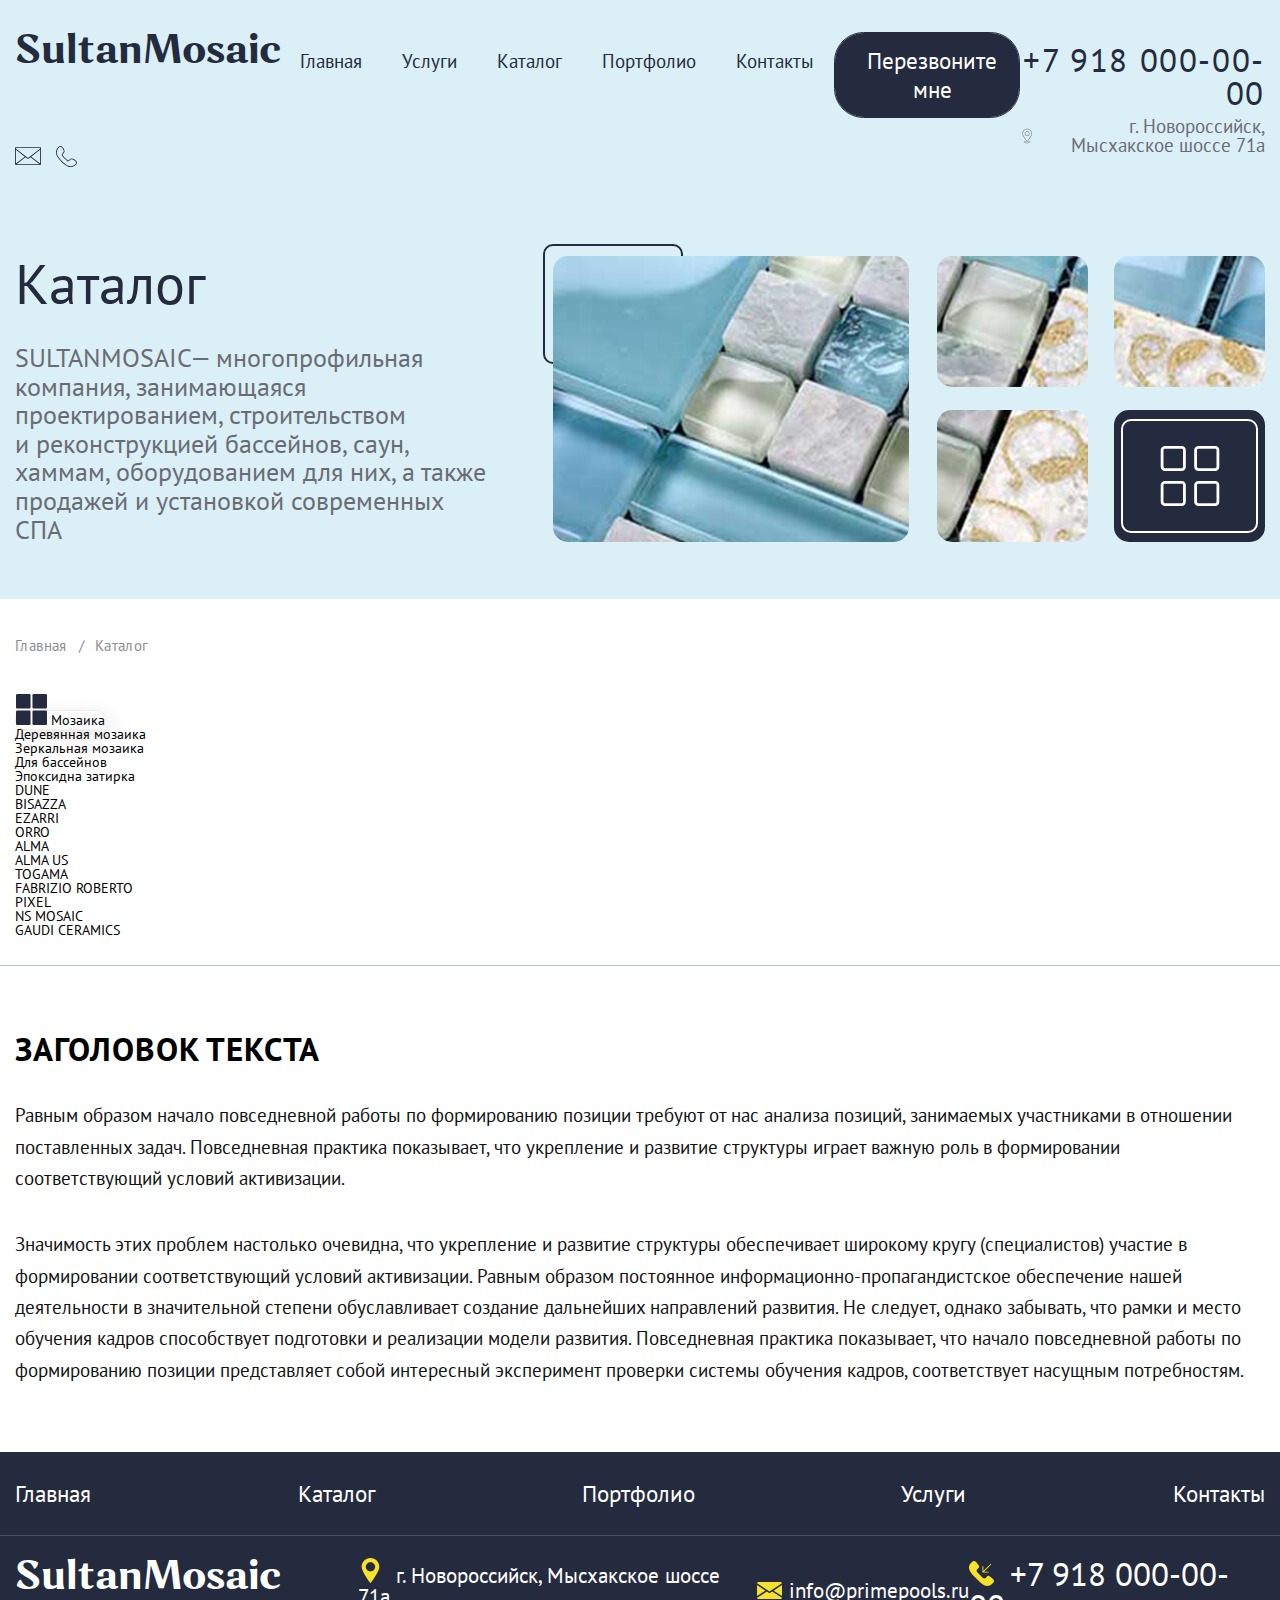
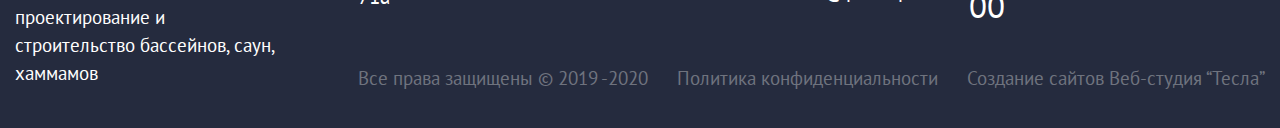
==== catalog.html @ 325cf572 "Add files via upload" ====
<!DOCTYPE html>
<html lang="en">

<head>
    <meta charset="utf-8">
    <meta name="viewport" content="width=device-width, initial-scale=1.0">
    <title>Каталог</title>
    <link rel="stylesheet" href="css/style.css">
    <link rel="stylesheet" href="css/all.min.css">
    <script src="https://ajax.googleapis.com/ajax/libs/jquery/3.3.1/jquery.min.js"></script>
</head>
<body>
<div class="wrapper">
    <main class="page">
        <div class="first-screen">
<header class="header container">
    <div class="header__top">
        <div class="header__logo logo">
            <a href="index.html">SultanMosaic</a>
        </div>
        <nav class="header__nav">
            <ul>
                <li><a href="index.html">Главная</a></li>
                <li><a href="service.html">Услуги</a></li>
                <li><a href="catalog.html">Каталог</a></li>
                <li><a href="portfolio.html">Портфолио</a></li>
                <li><a href="contacts.html">Контакты</a></li>
            </ul>
        </nav>
        <button class="header__callback-btn slide-in">
            <svg version="1.1" xmlns="http://www.w3.org/2000/svg" xmlns:xlink="http://www.w3.org/1999/xlink" x="0px" y="0px" viewBox="0 0 53.942 53.942" style="enable-background:new 0 0 53.942 53.942;" xml:space="preserve">
                <path d="M53.364,40.908c-2.008-3.796-8.981-7.912-9.288-8.092c-0.896-0.51-1.831-0.78-2.706-0.78c-1.301,0-2.366,0.596-3.011,1.68
                    c-1.02,1.22-2.285,2.646-2.592,2.867c-2.376,1.612-4.236,1.429-6.294-0.629L17.987,24.467c-2.045-2.045-2.233-3.928-0.632-6.291
                    c0.224-0.309,1.65-1.575,2.87-2.596c0.778-0.463,1.312-1.151,1.546-1.995c0.311-1.123,0.082-2.444-0.652-3.731
                    c-0.173-0.296-4.291-7.27-8.085-9.277c-0.708-0.375-1.506-0.573-2.306-0.573c-1.318,0-2.558,0.514-3.49,1.445L4.7,3.986
                    c-4.014,4.013-5.467,8.562-4.321,13.52c0.956,4.132,3.742,8.529,8.282,13.068l14.705,14.705c5.746,5.746,11.224,8.66,16.282,8.66
                    c0,0,0,0,0,0c3.721,0,7.188-1.581,10.306-4.698l2.537-2.537C54.033,45.163,54.383,42.833,53.364,40.908z"/>
                <path d="M29.56,24.926c0.122,0.051,0.252,0.077,0.382,0.077h12c0.552,0,1-0.447,1-1s-0.448-1-1-1h-9.586L47.649,7.71
                    c0.391-0.391,0.391-1.023,0-1.414s-1.023-0.391-1.414,0L30.942,21.589v-9.586c0-0.553-0.448-1-1-1s-1,0.447-1,1v12
                    c0,0.13,0.027,0.26,0.077,0.382C29.121,24.63,29.316,24.825,29.56,24.926z"/>
            </svg>
            Перезвоните мне
        </button>
        <div class="header__info">
            <a href="tel:+79180000000" class="header__phone">+7 918 000-00-00</a>
            <p class="header__address">
                <svg version="1.1" xmlns="http://www.w3.org/2000/svg"
                     xmlns:xlink="http://www.w3.org/1999/xlink" x="0px" y="0px" viewBox="0 0 512 512"
                     style="enable-background:new 0 0 512 512;" xml:space="preserve">
                    <path d="M308.25,446.677c-4.608-0.563-8.926,2.765-9.489,7.45c-0.563,4.685,2.773,8.934,7.458,9.498
                        c34.944,4.207,48.461,11.196,51.669,14.276c-6.221,6.545-42.871,17.033-101.888,17.033s-95.667-10.487-101.888-17.033
                        c3.191-3.063,16.623-10.018,51.319-14.234c4.685-0.563,8.021-4.821,7.45-9.498c-0.572-4.676-4.872-7.987-9.498-7.441
                        c-44.356,5.385-66.85,15.863-66.85,31.138C136.533,511.044,243.772,512,256,512c12.228,0,119.467-0.956,119.467-34.133
                        C375.467,462.549,352.853,452.053,308.25,446.677z"/>
                    <path d="M256,85.333c-47.053,0-85.333,38.281-85.333,85.333S208.947,256,256,256s85.333-38.281,85.333-85.333
                        S303.053,85.333,256,85.333z M256,238.933c-37.64,0-68.267-30.626-68.267-68.267c0-37.641,30.626-68.267,68.267-68.267
                        s68.267,30.626,68.267,68.267C324.267,208.307,293.641,238.933,256,238.933z"/>
                    <path d="M256,0C161.894,0,85.333,76.561,85.333,170.667c0,53.171,34.176,104.934,35.576,107.034l127.94,196.292
                        c1.579,2.415,4.267,3.874,7.151,3.874c2.884,0,5.572-1.459,7.151-3.874L390.724,278.4c1.468-2.202,35.942-54.562,35.942-107.733
                        C426.667,76.561,350.106,0,256,0z M376.474,269.005L256,453.709L135.151,268.297c-0.324-0.486-32.751-49.579-32.751-97.63
                        c0-84.693,68.907-153.6,153.6-153.6s153.6,68.907,153.6,153.6C409.6,218.598,376.849,268.442,376.474,269.005z"/>
                </svg>
                г. Новороссийск, Мысхакское шоссе 71а
            </p>
        </div>
    </div>
    <div class="header__bottom">
        <a href="">
            <svg version="1.1" width="26px" xmlns="http://www.w3.org/2000/svg" xmlns:xlink="http://www.w3.org/1999/xlink" x="0px" y="0px" viewBox="0 0 480 480" style="enable-background:new 0 0 480 480;" xml:space="preserve">
                <path d="M456,72H24C10.745,72,0,82.745,0,96v288c-0.015,5.043,1.579,9.959,4.552,14.032C9.058,404.285,16.293,407.993,24,408h432
                    c7.696-0.005,14.922-3.7,19.432-9.936c2.98-4.083,4.581-9.009,4.568-14.064V96C480,82.745,469.255,72,456,72z M16,379.416V124.608
                    L180.92,252L16,379.416z M25.88,392L194,262.112l31.336,24.192c8.639,6.668,20.689,6.668,29.328,0L286,262.112L454.12,392H25.88z
                     M464,379.416L299.08,252L464,124.608V379.416z M464,104.392L244.888,273.64c-2.88,2.223-6.896,2.223-9.776,0L16,104.392V96
                    c0-4.418,3.582-8,8-8h432c4.418,0,8,3.582,8,8V104.392z"/>
            </svg>
        </a>
        <a href="">
            <svg version="1.1" width="21px" xmlns="http://www.w3.org/2000/svg" xmlns:xlink="http://www.w3.org/1999/xlink" x="0px" y="0px" viewBox="0 0 512 512" style="enable-background:new 0 0 512 512;" xml:space="preserve">
                <path d="M511.576,402.975c-3.495-36.288-45.168-65.404-49.7-68.45c-4.483-3.209-44.825-31.284-80.563-31.284
                    c-15.102,0-27.727,4.708-37.921,14.381l-0.974,1.05c-11.765,13.773-35.557,34.151-49.256,34.151c-0.917,0-1.7-0.105-2.411-0.337
                    c-7.754-5.701-46.081-34.235-71.453-59.617c-20.388-20.388-53.266-63.131-59.879-71.792c-3.447-11.116,16.969-37.357,34.11-52.178
                    l0.96-0.945C232.82,127.465,179.63,53.19,177.562,50.354C176.187,48.301,143.409,0,103.931,0C90.352,0,78.091,5.29,68.14,15.126
                    c-4.608,3.782-112.091,94.081-47.169,226.941c3.242,6.666,7.291,13.379,12.734,21.143c15.933,22.756,57.205,79.89,96.286,118.966
                    c37.104,37.109,95.193,79.356,118.446,95.79c7.979,5.646,14.902,9.826,21.797,13.188C298.686,504.991,327.392,512,355.553,512
                    c82.941,0,133.968-59.435,140.959-68.097C507.818,432.205,513.027,418.063,511.576,402.975z M482.202,430.572l-0.678,0.561
                    c-4.975,6.255-50.779,60.901-125.971,60.901h-0.019c-25.162,0-50.984-6.145-76.743-18.674c-5.916-2.874-11.97-6.45-19.061-11.464
                    c-22.842-16.148-79.871-57.549-115.911-93.598c-37.987-37.988-78.458-94-94.095-116.335c-4.846-6.904-8.394-12.763-11.178-18.483
                    C-18.683,116.357,70.217,38.718,81.199,29.653c6.914-6.799,14.348-10.099,22.732-10.099c24.189,0,49.619,30.09,57.592,41.989
                    c12.896,17.743,41.406,69.045,18.827,92.908c-2.13,1.843-52.049,45.436-38.441,75.507l1.127,1.891
                    c4.035,5.3,40.065,52.484,62.434,74.848c27.769,27.77,69.992,58.843,74.719,62.3l1.676,0.983
                    c3.452,1.595,7.257,2.397,11.307,2.397c28.758,0,62.687-39.334,64.052-40.938c6.054-5.739,14.157-8.642,24.089-8.642
                    c30.157,0,67.615,26.509,69.41,27.789c0.387,0.258,38.704,26.423,41.382,54.26C493.026,414.424,489.789,422.837,482.202,430.572z"
                />
            </svg>
        </a>
    </div>
</header>            <div class="first-screen__row container">
                <div class="first-screen__left">
                    <h1 class="first-screen__title">Каталог</h1>
                    <p class="first-screen__content">SULTANMOSAIC&mdash; многопрофильная компания, занимающаяся
                        проектированием, строительством и&nbsp;реконструкцией бассейнов, саун, хаммам, оборудованием для
                        них, а&nbsp;также продажей и&nbsp;установкой современных СПА</p>
                </div>
                <div class="first-screen__right">
                    <div class="first-screen__column">
                        <div class="first-screen__block first-screen__block_big">
                            <img src="img/Каталог/photo_4.jpg" alt="" class="first-screen__bg">
                        </div>
                    </div>
                    <div class="first-screen__column">
                        <div class="first-screen__subrow">
                            <div class="first-screen__block">
                                <img src="img/Каталог/photo_4.jpg" alt="" class="first-screen__bg">
                            </div>
                            <div class="first-screen__block">
                                <img src="img/Каталог/photo_4.jpg" alt="" class="first-screen__bg">
                            </div>
                        </div>
                        <div class="first-screen__subrow">
                            <div class="first-screen__block">
                                <img src="img/Каталог/photo_4.jpg" alt="" class="first-screen__bg">
                            </div>
                            <div class="first-screen__block first-screen__block_last">
                                <div class="first-screen__icon">
                                    <svg version="1.1" xmlns="http://www.w3.org/2000/svg" xmlns:xlink="http://www.w3.org/1999/xlink" x="0px" y="0px" viewBox="0 0 512 512" style="enable-background:new 0 0 512 512;" xml:space="preserve">
                                        <path d="M185.86,0H42.837C23.18,0,5.953,15.183,5.953,34.846v143.023c0,19.663,17.227,36.456,36.884,36.456H185.86
                                            c19.657,0,34.419-16.794,34.419-36.456V34.846C220.279,15.183,205.517,0,185.86,0z M196.465,177.869
                                            c0,6.523-4.076,12.643-10.605,12.643H42.837c-6.529,0-13.07-6.119-13.07-12.643V34.846c0-6.524,6.541-11.032,13.07-11.032H185.86
                                            c6.529,0,10.605,4.509,10.605,11.032V177.869z"/>
                                        <path d="M185.86,297.674H42.837c-19.657,0-36.884,15.183-36.884,34.846v143.023C5.953,495.206,23.18,512,42.837,512H185.86
                                            c19.657,0,34.419-16.794,34.419-36.456V332.521C220.279,312.858,205.517,297.674,185.86,297.674z M196.465,475.544
                                            c0,6.523-4.076,12.643-10.605,12.643H42.837c-6.529,0-13.07-6.119-13.07-12.643V332.521c0-6.524,6.541-11.032,13.07-11.032H185.86
                                            c6.529,0,10.605,4.509,10.605,11.032V475.544z"/>
                                        <path d="M471.628,0H328.605c-19.657,0-36.884,15.183-36.884,34.846v143.023c0,19.663,17.227,36.456,36.884,36.456h143.023
                                            c19.657,0,34.419-16.794,34.419-36.456V34.846C506.047,15.183,491.285,0,471.628,0z M482.233,177.869
                                            c0,6.523-4.075,12.643-10.605,12.643H328.605c-6.529,0-13.07-6.119-13.07-12.643V34.846c0-6.524,6.541-11.032,13.07-11.032
                                            h143.023c6.529,0,10.605,4.509,10.605,11.032V177.869z"/>
                                        <path d="M471.628,297.674H328.605c-19.657,0-36.884,15.183-36.884,34.846v143.023c0,19.663,17.227,36.456,36.884,36.456h143.023
                                            c19.657,0,34.419-16.794,34.419-36.456V332.521C506.047,312.858,491.285,297.674,471.628,297.674z M482.233,475.544
                                            c0,6.523-4.075,12.643-10.605,12.643H328.605c-6.529,0-13.07-6.119-13.07-12.643V332.521c0-6.524,6.541-11.032,13.07-11.032
                                            h143.023c6.529,0,10.605,4.509,10.605,11.032V475.544z"/>
                                    </svg>
                                </div>
                            </div>
                        </div>
                    </div>
                </div>
            </div>
        </div>
        <div class="content">
            <div class="breadcrumbs container">
                <div class="breadcrumbs__block">
                    <a href="index.html" class="breadcrumbs__link">Главная</a>
                </div>
                <div class="breadcrumbs__block">
                    <a href="catalog.html" class="breadcrumbs__link">Каталог</a>
                </div>
            </div>
            <div class="catalog container">
                <div class="catalog__left">
                    <div class="catalog__nav-block">
                        <input id="menu1" type="radio" name="catalogNav">
                        <label for="menu1" class="flying-block">
                            <svg enable-background="new 0 0 24 24" viewBox="0 0 24 24" xmlns="http://www.w3.org/2000/svg">
                                <path d="m0 13.75v9.25c0 .552.448 1 1 1h9.25c.552 0 1-.448 1-1v-9.25c0-.552-.448-1-1-1h-9.25c-.552 0-1 .448-1 1z"/>
                                <path d="m10.25 0h-9.25c-.552 0-1 .448-1 1v9.25c0 .552.448 1 1 1h9.25c.552 0 1-.448 1-1v-9.25c0-.552-.448-1-1-1z"/>
                                <path d="m13.75 24h9.25c.552 0 1-.448 1-1v-9.25c0-.552-.448-1-1-1h-9.25c-.552 0-1 .448-1 1v9.25c0 .552.448 1 1 1z"/>
                                <path d="m23 0h-9.25c-.552 0-1 .448-1 1v9.25c0 .552.448 1 1 1h9.25c.552 0 1-.448 1-1v-9.25c0-.552-.448-1-1-1z"/>
                            </svg>
                            <span>Мозаика</span>
                        </label>
                        <nav class="catalog__menu">
                            <ul class="catalog__list">
                                <li><a href="#">Деревянная мозаика</a></li>
                                <li><a href="#">Зеркальная мозаика</a></li>
                                <li><a href="#">Для бассейнов</a></li>
                                <li><a href="#">Эпоксидна затирка</a></li>
                                <li><a href="#">DUNE</a></li>
                                <li><a href="#">BISAZZA</a></li>
                                <li><a href="#">EZARRI</a></li>
                                <li><a href="#">ORRO</a></li>
                                <li><a href="#">ALMA</a></li>
                                <li><a href="#">ALMA US</a></li>
                                <li><a href="#">TOGAMA</a></li>
                                <li><a href="#">FABRIZIO ROBERTO</a></li>
                                <li><a href="#">PIXEL</a></li>
                                <li><a href="#">NS MOSAIC</a></li>
                                <li><a href="#">GAUDI CERAMICS</a></li>
                            </ul>
                        </nav>
                    </div>
                    <div class="catalog__questions">

                    </div>
                </div>
                <div class="catalog__right">

                </div>
            </div>
            <div class="seo container">
                <h2>Заголовок текста</h2>
                <p>Равным образом начало повседневной работы по формированию позиции требуют от нас анализа позиций, занимаемых участниками в отношении поставленных задач. Повседневная практика показывает, что укрепление и развитие структуры играет важную роль в формировании соответствующий условий активизации.</p>
                <p>Значимость этих проблем настолько очевидна, что укрепление и развитие структуры обеспечивает широкому кругу (специалистов) участие в формировании соответствующий условий активизации. Равным образом постоянное информационно-пропагандистское обеспечение нашей деятельности в значительной степени обуславливает создание дальнейших направлений развития. Не следует, однако забывать, что рамки и место обучения кадров способствует подготовки и реализации модели развития. Повседневная практика показывает, что начало повседневной работы по формированию позиции представляет собой интересный эксперимент проверки системы обучения кадров, соответствует насущным потребностям.</p>
            </div>
        </div>
<footer class="footer">
    <div class="footer__row">
        <div class="container-small">
            <ul class="footer__menu">
                <li><a href="index.html">Главная</a></li>
                <li><a href="catalog.html">Каталог</a></li>
                <li><a href="portfolio.html">Портфолио</a></li>
                <li><a href="service.html">Услуги</a></li>
                <li><a href="contacts.html">Контакты</a></li>
            </ul>
        </div>
    </div>
    <div class="footer__row">
        <div class="container-small">
            <div class="footer__left">
                <div class="footer__logo logo">
                    <a href="index.html">SultanMosaic</a>
                </div>
                <p class="footer__content">проектирование и строительство бассейнов, саун, хаммамов</p>
            </div>
            <div class="footer__right">
                <div class="footer__subrow">
                    <span class="footer__info">
                        <svg version="1.1" xmlns="http://www.w3.org/2000/svg" xmlns:xlink="http://www.w3.org/1999/xlink"
                             x="0px" y="0px" viewBox="0 0 512 512" style="enable-background:new 0 0 512 512;"
                             xml:space="preserve">
                            <path d="M256,0C156.011,0,74.667,81.344,74.667,181.333c0,96.725,165.781,317.099,172.843,326.443
                                c1.984,2.667,5.163,4.224,8.491,4.224c3.328,0,6.507-1.557,8.491-4.224c7.061-9.344,172.843-229.717,172.843-326.443
                                C437.333,81.344,355.989,0,256,0z M256,277.333c-52.928,0-96-43.072-96-96c0-52.928,43.072-96,96-96s96,43.072,96,96
                                C352,234.261,308.928,277.333,256,277.333z"/>
                        </svg> <span>г. Новороссийск, Мысхакское шоссе 71а</span>
                    </span>
                    <a href="mailto:info@primepools.ru" class="footer__info">
                        <svg version="1.1" id="Capa_1" xmlns="http://www.w3.org/2000/svg"
                             xmlns:xlink="http://www.w3.org/1999/xlink" x="0px" y="0px" viewBox="0 0 512 512"
                             style="enable-background:new 0 0 512 512;" xml:space="preserve">
                            <polygon points="339.392,258.624 512,367.744 512,144.896 		"/>
                            <polygon points="0,144.896 0,367.744 172.608,258.624 		"/>
                            <path d="M480,80H32C16.032,80,3.36,91.904,0.96,107.232L256,275.264l255.04-168.032C508.64,91.904,495.968,80,480,80z"/>
                            <path d="M310.08,277.952l-45.28,29.824c-2.688,1.76-5.728,2.624-8.8,2.624c-3.072,0-6.112-0.864-8.8-2.624l-45.28-29.856
                                L1.024,404.992C3.488,420.192,16.096,432,32,432h448c15.904,0,28.512-11.808,30.976-27.008L310.08,277.952z"/>
                        </svg>
                        <span>info@primepools.ru</span>
                    </a>
                    <a href="tel:+79180000000" class="footer__info">
                        <svg version="1.1" xmlns="http://www.w3.org/2000/svg" xmlns:xlink="http://www.w3.org/1999/xlink"
                             x="0px" y="0px" viewBox="0 0 53.942 53.942"
                             style="enable-background:new 0 0 53.942 53.942;" xml:space="preserve">
                            <path d="M53.364,40.908c-2.008-3.796-8.981-7.912-9.288-8.092c-0.896-0.51-1.831-0.78-2.706-0.78c-1.301,0-2.366,0.596-3.011,1.68
                                c-1.02,1.22-2.285,2.646-2.592,2.867c-2.376,1.612-4.236,1.429-6.294-0.629L17.987,24.467c-2.045-2.045-2.233-3.928-0.632-6.291
                                c0.224-0.309,1.65-1.575,2.87-2.596c0.778-0.463,1.312-1.151,1.546-1.995c0.311-1.123,0.082-2.444-0.652-3.731
                                c-0.173-0.296-4.291-7.27-8.085-9.277c-0.708-0.375-1.506-0.573-2.306-0.573c-1.318,0-2.558,0.514-3.49,1.445L4.7,3.986
                                c-4.014,4.013-5.467,8.562-4.321,13.52c0.956,4.132,3.742,8.529,8.282,13.068l14.705,14.705c5.746,5.746,11.224,8.66,16.282,8.66
                                c0,0,0,0,0,0c3.721,0,7.188-1.581,10.306-4.698l2.537-2.537C54.033,45.163,54.383,42.833,53.364,40.908z"/>
                            <path d="M29.56,24.926c0.122,0.051,0.252,0.077,0.382,0.077h12c0.552,0,1-0.447,1-1s-0.448-1-1-1h-9.586L47.649,7.71
                                c0.391-0.391,0.391-1.023,0-1.414s-1.023-0.391-1.414,0L30.942,21.589v-9.586c0-0.553-0.448-1-1-1s-1,0.447-1,1v12
                                c0,0.13,0.027,0.26,0.077,0.382C29.121,24.63,29.316,24.825,29.56,24.926z"/>
                        </svg>
                        <span>+7 918 000-00-00</span>
                    </a>
                </div>
                <div class="footer__subrow">
                    <span class="footer__bottom-text">Все права защищены © 2019 -2020</span>
                    <a href="#" class="footer__bottom-text">Политика конфиденциальности</a>
                    <a href="https://agtesla.ru" class="footer__bottom-text">Создание сайтов Веб-студия “Тесла”</a>
                </div>
            </div>
        </div>
    </div>
</footer>    </main>
</div>
<script src="js/main.js"></script></body>
</html>
---- css/style.css ----
@charset "UTF-8";
@font-face {
  font-family: "logo";
  src: url(../fonts/OrchideaPro/OrchideaPro-Bold.ttf);
}
@font-face {
  font-family: "PT sans";
  src: url(../fonts/PT_Sans/PTS55F.ttf);
}
@font-face {
  font-family: "PT sans tall";
  src: url(../fonts/PT_Sans/PTN57F.ttf);
}
@font-face {
  font-family: "PT sans bold";
  src: url(../fonts/PT_Sans/PTS75F.ttf);
}
@font-face {
  font-family: "PT sans bold tall";
  src: url(../fonts/PT_Sans/PTN77F.ttf);
}
@font-face {
  font-family: "PT sans cursive";
  src: url(../fonts/PT_Sans/PTS76F.ttf);
}
@font-face {
  font-family: "PT sans cursive tall";
  src: url(../fonts/PT_Sans/PTS56F.ttf);
}
.container {
  max-width: 1570px;
  padding: 0 15px;
  margin: 0 auto;
}

.container-small {
  max-width: 1380px;
  padding: 0 15px;
  margin: 0 auto;
}

.logo {
  font-family: "logo" !important;
  font-size: 4.15rem;
  font-weight: 700;
  cursor: pointer;
  white-space: nowrap;
  -webkit-user-select: none;
          user-select: none;
}

.yellow-button {
  background-color: #f7e12a;
  transition: all 0.35s ease;
  overflow: hidden;
  position: relative;
  line-height: 100%;
}
.yellow-button:before {
  content: attr(data-text);
  color: inherit;
  position: absolute;
  top: -80%;
  left: 0;
  display: flex;
  justify-content: center;
  align-items: center;
  height: 100%;
  width: 100%;
  transition: top 0.2s linear;
}
.yellow-button span {
  transition: margin-top 0.2s linear;
}
.yellow-button:hover {
  background-color: #f7c92a;
}
.yellow-button:hover span {
  margin-top: 43%;
}
.yellow-button:hover:before {
  top: 0;
}

.flying-block {
  position: relative;
  border-radius: 15px;
  border: 1px solid #eeeeee;
  background-color: #ffffff;
  box-shadow: none;
  transform-style: flat;
  transition: all 0.25s ease-out;
}
.flying-block:before {
  content: "";
  position: absolute;
  z-index: -2;
  border-radius: 15px;
  transition: all 0.25s ease-out;
  top: 0;
  left: 0;
  width: 100%;
  height: 100%;
  box-shadow: 4px 5.7px 21px 0 rgba(0, 0, 0, 0.13);
}
.flying-block:hover {
  border-color: #dedede;
}
.flying-block:hover:before {
  box-shadow: 0 1px 4px rgba(0, 0, 0, 0.3), 0 0 40px rgba(128, 128, 128, 0.1) inset;
}

.slide-in {
  position: relative;
  z-index: 1;
  transition: color 0.4s ease-in-out;
  transition-delay: 0.1s !important;
  overflow: hidden;
}
.slide-in:after {
  transition: width 0.5s ease-in-out;
  content: "";
  background-color: #252b3e;
  display: block;
  position: absolute;
  z-index: -1;
  top: 0;
  right: 0;
  bottom: 0;
  left: 0;
  width: 100%;
}
.slide-in:hover {
  color: #252b3e;
}
.slide-in:hover path {
  fill: #252b3e;
}
.slide-in:hover:after {
  width: 0;
}

.link-with-arrow {
  text-align: center;
  display: inline-block;
  position: relative;
  text-decoration: none;
  padding: 20px 0;
  overflow: hidden;
  transition: all 0.2s linear 0s;
}
.link-with-arrow > span {
  font-family: "PT sans bold";
  font-size: 15px;
  position: absolute;
  display: flex;
  align-items: center;
  justify-content: center;
  top: 0;
  opacity: 1;
  height: 100%;
  width: 40px;
  transition: all 0.2s linear 0s;
}
.link-with-arrow > span > svg {
  height: 100%;
  width: 30px;
}
.link-with-arrow:hover {
  text-indent: 0;
}
.link-with-arrow:hover > span {
  opacity: 0;
}

* {
  padding: 0;
  margin: 0;
  border: 0;
}

*, *:before, *:after {
  box-sizing: border-box;
}

*:focus, *:active {
  outline: none;
}

aside, nav, footer, header, section {
  display: block;
}

html, body {
  height: 100%;
  min-width: 320px;
}

html {
  font-size: 10px;
}

body {
  line-height: 1;
  font-size: 1.4rem;
  font-family: "PT sans";
  -ms-text-size-adjust: 100%;
  -moz-text-size-adjust: 100%;
  -webkit-text-size-adjust: 100%;
  overflow: hidden auto;
  max-width: 100%;
}

input, button, textarea {
  font-size: 1.4rem;
  font-family: "PT sans";
}

input::-ms-clear {
  display: none;
}

button {
  cursor: pointer;
}

button::-moz-focus-inner {
  padding: 0;
  border: 0;
}

a, a:visited {
  color: inherit;
  text-decoration: none;
}

a:hover {
  text-decoration: none;
}

ul li {
  list-style: none;
}

img {
  vertical-align: top;
}

h1, h2, h3, h4, h5, h6 {
  font-weight: inherit;
  font-size: inherit;
}

.header {
  padding-top: 32px;
  padding-bottom: 32px;
}
.header__top {
  display: flex;
  justify-content: space-between;
  align-items: flex-start;
}
.header__logo {
  color: #252b3e;
}
.header__nav > ul {
  display: flex;
  align-items: center;
}
.header__nav > ul > li {
  color: #252b3e;
  font-size: 1.85rem;
  cursor: pointer;
}
.header__nav > ul > li > a {
  display: block;
  padding: 20px;
}
.header__callback-btn {
  color: #ffffff;
  font-size: 2.3rem;
  padding: 13px 24px 13px 19px;
  border-radius: 29.5px;
  border: 1px solid #252b3e;
  display: flex;
  align-items: center;
  background-color: transparent;
}
.header__callback-btn > svg {
  margin-right: 13px;
  width: 25px;
}
.header__callback-btn > svg > path {
  transition: fill 0.4s linear;
  fill: #ffffff;
}
.header__info {
  display: flex;
  flex-direction: column;
  align-items: flex-end;
}
.header__phone {
  margin-top: 12px;
  font-size: 3.25rem;
  letter-spacing: 0.163rem;
  text-align: right;
  color: #252b3e;
}
.header__address {
  font-size: 1.85rem;
  text-align: right;
  color: #6a6c74;
  display: flex;
  align-items: center;
  margin-top: 8px;
}
.header__address > svg {
  margin-right: 13px;
  width: 22px;
  height: 22px;
}
.header__address > svg > path {
  fill: #6a6c74;
}
.header__bottom {
  display: flex;
  align-items: center;
  margin-top: -11px;
}
.header__bottom > a {
  margin-right: 15px;
}
.header__bottom path {
  fill: #252b3e;
}

.footer {
  background-color: #252b3e;
  color: #ffffff;
  padding-bottom: 18px;
}
.footer svg {
  width: 25px;
  max-height: 25px;
  margin-right: 7px;
}
.footer path, .footer polygon {
  fill: #f7e12a;
}
.footer__row {
  border-top: 1px solid #4b4f5c;
}
.footer__row:first-of-type {
  border-top: none;
}
.footer__row > div {
  padding-top: 22px;
  padding-bottom: 22px;
  display: flex;
  justify-content: space-between;
  align-items: stretch;
}
.footer__menu {
  display: flex;
  justify-content: space-between;
  align-items: center;
  flex-grow: 1;
}
.footer__menu > li > a {
  display: inline-block;
  padding-top: 8px;
  padding-bottom: 8px;
  font-size: 2.3rem;
}
.footer__left {
  margin-right: 73px;
}
.footer__logo {
  color: #ffffff;
  margin-bottom: 5px;
}
.footer__content {
  white-space: normal;
  font-size: 1.85rem;
  max-width: 270px;
  line-height: 150%;
}
.footer__right {
  flex-grow: 1;
  display: flex;
  flex-direction: column;
  justify-content: space-between;
}
.footer__subrow {
  display: flex;
  justify-content: space-between;
}
.footer__info {
  font-size: 2.1rem;
}
.footer__info:nth-child(2) {
  display: flex;
  align-items: center;
}
.footer__info:nth-child(3) {
  font-size: 3.25rem;
}
.footer__bottom-text {
  font-size: 19px;
  color: #6f737e !important;
}

.first-screen {
  background-color: #dbf0f6;
  padding-bottom: 55px;
}
.first-screen__row {
  margin-top: 50px;
  display: flex;
  justify-content: space-between;
  align-items: center;
  width: 100%;
}
.first-screen__left {
  flex-grow: 1;
}
.first-screen__title {
  font-size: 5.55rem;
  line-height: 110%;
  color: #252b3e;
  font-weight: 400;
  max-width: 380px;
}
.first-screen__content {
  color: #6a6c74;
  font-size: 2.6rem;
  line-height: 110%;
  margin-top: 30px;
}
.first-screen__right {
  position: relative;
  z-index: 2;
  width: 712px;
  height: 286px;
  margin-left: 60px;
  display: flex;
  border-radius: 15px;
}
.first-screen__right::before {
  position: absolute;
  content: "";
  top: -12px;
  left: -10px;
  z-index: 0;
  background-color: transparent;
  border: 2px solid #252b3e;
  border-radius: 10px;
  width: 19.67%;
  height: 42%;
}
.first-screen__column {
  width: 50%;
  display: flex;
}
.first-screen__column:last-of-type {
  width: 46%;
  margin-left: 4%;
  flex-direction: column;
  justify-content: space-between;
}
.first-screen__subrow {
  display: flex;
  justify-content: space-between;
  height: 46%;
}
.first-screen__subrow .first-screen__block:first-of-type img {
  margin-left: -385px;
}
.first-screen__subrow .first-screen__block:last-of-type img {
  margin-left: -561px;
}
.first-screen__subrow:last-of-type .first-screen__block:first-of-type img {
  margin-top: -153px;
}
.first-screen__block {
  border-radius: 15px;
  z-index: 1;
  width: 46%;
  height: 100%;
  overflow: hidden;
}
.first-screen__block_big {
  width: 100%;
}
.first-screen__block_last {
  background-color: #252b3e;
  display: flex;
}
.first-screen__icon {
  flex-grow: 1;
  margin: 9px 7px;
  border: 2px solid #ffffff;
  border-radius: 10px;
  display: flex;
  justify-content: center;
  align-items: center;
}
.first-screen__icon svg {
  height: 60px;
}
.first-screen__icon svg * {
  fill: #ffffff;
}

.first-screen-main {
  position: relative;
  background-image: url("../img/Главная/bg_first screen.jpg");
  background-position: top center;
  background-size: cover;
  background-repeat: no-repeat;
  min-height: 100vh;
  min-width: 100%;
  overflow: hidden;
}
.first-screen-main__center {
  margin-top: 5.67vw;
}
.first-screen-main__title {
  color: #252b3e;
  font-size: 3.95rem;
  line-height: 120%;
  max-width: 400px;
}
.first-screen-main__content {
  font-size: 1.85rem;
  line-height: 165%;
  color: #6a6c74;
  margin-top: 28px;
  margin-bottom: 51px;
  max-width: 450px;
}
.first-screen-main__button {
  display: flex;
  justify-content: center;
  align-items: center;
  color: #252b3e;
  font-size: 2.3rem;
  border-radius: 40px;
  width: 280px;
  height: 80px;
}
.first-screen-main__bottom {
  display: flex;
  justify-content: space-between;
  align-items: baseline;
  margin-top: 3.85vw;
}
.first-screen-main__column {
  display: flex;
  justify-content: space-between;
  max-width: 39%;
  min-width: 500px;
}
.first-screen-main__block {
  max-width: 43.3333%;
  display: flex;
}
.first-screen-main__block-left {
  margin-right: 18px;
}
.first-screen-main__block-left svg {
  width: 50px;
  max-height: 53px;
}
.first-screen-main__block-left svg path {
  fill: #6c848b;
}
.first-screen-main__block-right h4 {
  text-transform: uppercase;
  font-size: 2.3rem;
  letter-spacing: 0.058rem;
  color: #252b3e;
}
.first-screen-main__block-right p {
  font-size: 1.6rem;
  line-height: 150%;
  margin-top: 12px;
  color: #6a6c74;
}
.first-screen-main__button-switcher {
  position: absolute;
  bottom: 0;
  left: 50%;
  transform: translateX(-50%);
  border-radius: 110px 110px 0 0;
}
.first-screen-main__mouse {
  z-index: 1;
  position: absolute;
  height: 70px;
  left: 50%;
  bottom: 20px;
  transform: translateX(-50%);
  animation: 3s ease-in-out 1s infinite normal move_mouse;
}
.first-screen-main__mouse-bg {
  position: absolute;
  bottom: -2px;
  left: 50%;
  -webkit-user-select: none;
          user-select: none;
  transform: translateX(-50%);
  width: 280px;
  height: 110px;
}

@keyframes move_mouse {
  0% {
    bottom: 20px;
  }
  13% {
    bottom: 5px;
  }
  16.5% {
    bottom: 8px;
  }
  20% {
    bottom: 5px;
  }
  33% {
    bottom: 20px;
  }
  100% {
    bottom: 20px;
  }
}
.description {
  display: flex;
  justify-content: space-between;
  margin-bottom: 146px;
}
.description__left {
  padding-right: 40px;
  border-right: 1px solid #b7c3c6;
  flex-grow: 1;
}
.description__title-content {
  font-size: 2.4rem;
  line-height: 125%;
  letter-spacing: 0.6px;
  color: #5d5f64;
  margin-bottom: 45px;
}
.description__title-content span {
  letter-spacing: 0.7px;
  font-size: 2.8rem;
  font-family: "PT sans bold";
}
.description__content {
  font-size: 1.85rem;
  line-height: 115%;
  color: #6a6c74;
  margin-bottom: 48px;
}
.description__bottom {
  display: flex;
  justify-content: space-between;
  align-items: flex-start;
  margin-top: 10px;
}
.description__bottom > li {
  font-size: 2.1rem;
  font-family: "PT sans bold";
  line-height: 120%;
  letter-spacing: 0.53px;
  color: #252b3e;
  position: relative;
  text-transform: uppercase;
  max-width: -webkit-min-content;
  max-width: min-content;
}
.description__bottom > li:before {
  content: "";
  position: absolute;
  left: -10px;
  top: -6px;
  width: 20px;
  height: 20px;
  z-index: -2;
  border-radius: 50%;
  background-color: #f7e12a;
}
.description__right {
  min-width: 500px;
  margin-left: 66px;
}
.description__title {
  font-size: 2.1rem;
  font-family: "PT sans bold";
  letter-spacing: 0.53px;
  color: #24262c;
  margin-bottom: 30px;
  text-transform: uppercase;
  margin-top: 12px;
}
.description__partners {
  display: flex;
  flex-wrap: wrap;
  justify-content: space-between;
}
.description__partner {
  border-radius: 10px;
  border: solid 1px #b7c3c6;
  background-color: #b7c3c6;
  margin-bottom: 20px;
}
.description__partner img {
  border-radius: 10px;
}

.advantages {
  position: relative;
  max-width: 100%;
}
.advantages__image {
  -webkit-user-select: none;
          user-select: none;
  max-width: 100%;
  min-width: 100%;
}
.advantages__image-bottom-right {
  position: absolute;
  bottom: -401px;
  right: 0;
}
.advantages__blocks {
  position: absolute;
  width: 100%;
  height: 100%;
  top: 0;
  left: 0;
  right: 0;
  bottom: 0;
  z-index: 1;
}
.advantages__block {
  position: absolute;
  background-color: #f7e12a;
  display: flex;
  align-items: center;
  padding-top: 10px;
  padding-bottom: 10px;
  border-radius: 37.9px;
  transition: all 0.5s ease;
  cursor: pointer;
}
.advantages__block:hover {
  background-color: #ffffff;
}
.advantages__block:hover .advantages__icon {
  background-color: #252b3e;
}
.advantages__block:hover .advantages__icon path {
  fill: #ffffff;
}
.advantages__block:hover .advantages__crooked-edge path {
  fill: #ffffff;
}
.advantages__block:hover .advantages__hint {
  max-height: 300px;
  padding-top: 30px;
  padding-bottom: 30px;
}
.advantages__block:nth-of-type(2n-1) {
  padding-right: 10px;
}
.advantages__block:nth-of-type(2n-1) .advantages__icon {
  margin-left: 16px;
  order: 1;
}
.advantages__block:nth-of-type(2n-1) .advantages__crooked-edge {
  left: -59px;
  transform: scale(-1, 1);
}
.advantages__block:nth-of-type(2n-1) .advantages__hint {
  right: 26px;
}
.advantages__block:nth-of-type(2n) {
  padding-left: 10px;
}
.advantages__block:nth-of-type(2n) .advantages__icon {
  margin-right: 16px;
}
.advantages__block:nth-of-type(2n) .advantages__crooked-edge {
  right: -59px;
}
.advantages__block:nth-of-type(2n) .advantages__hint {
  left: 26px;
}
.advantages__block:nth-of-type(1) {
  top: 130px;
  right: 475px;
}
.advantages__block:nth-of-type(2) {
  top: 160px;
  left: 358px;
}
.advantages__block:nth-of-type(3) {
  top: 401px;
  right: 246px;
}
.advantages__block:nth-of-type(4) {
  top: 512px;
  left: 612px;
}
.advantages__icon {
  display: flex;
  justify-content: center;
  align-items: center;
  width: 54px;
  height: 54px;
  border-radius: 50%;
  transition: all 0.5s ease;
}
.advantages__icon svg {
  width: 24px;
  max-height: 24px;
}
.advantages__icon path {
  fill: #3d3c3c;
  transition: all 0.5s ease;
}
.advantages__content {
  font-size: 2.1rem;
  font-family: "PT sans bold";
  color: #3d3c3c;
  text-transform: uppercase;
}
.advantages__crooked-edge {
  width: 100px;
  max-height: 100px;
  position: absolute;
  right: -59px;
  top: 0;
  z-index: -2;
}
.advantages__crooked-edge path {
  fill: #f7e12a;
  transition: all 0.5s ease;
}
.advantages__hint {
  position: absolute;
  bottom: 112%;
  transition: all 0.4s ease 0.1s;
  padding: 0 30px;
  background-color: #252b3e;
  opacity: 0.8;
  border-radius: 10px;
  width: 400px;
  overflow: hidden;
  max-height: 0;
}
.advantages__hint h3 {
  white-space: nowrap;
  font-size: 2.55rem;
  font-family: "PT sans bold";
  text-transform: uppercase;
  letter-spacing: 0.64px;
  color: #ffffff;
}
.advantages__hint p {
  font-size: 1.7rem;
  letter-spacing: 0.43px;
  color: #ffffff;
  margin-top: 26px;
}

.portfolio {
  display: flex;
  justify-content: space-between;
  flex-wrap: wrap;
  margin-top: 70px;
  margin-bottom: 20px;
}
.portfolio-item {
  width: 32.47%;
  border-radius: 15px;
  position: relative;
  margin-bottom: 111px;
  display: flex;
  background-color: #dbf0f6;
}
.portfolio-item__image {
  width: 100%;
  border-radius: 15px;
  -webkit-user-select: none;
          user-select: none;
}
.portfolio-item__block {
  position: absolute;
  top: 70%;
  left: 50%;
  transform: translateX(-50%);
  padding: 32px 17px 17px;
  min-height: 150px;
  width: 71.8%;
  min-width: 300px;
  border-radius: 15px;
  box-shadow: 4px 5.7px 21px 0 rgba(0, 0, 0, 0.13);
  background-color: #ffffff;
}
.portfolio-item__block:hover {
  background-color: #252b3e;
}
.portfolio-item__block:hover .portfolio-item__title {
  color: #f7e12a;
}
.portfolio-item__block:hover .portfolio-item__content {
  color: #ffffff;
}
.portfolio-item__block:hover .portfolio-item__link-in-block {
  color: #f7e12a;
}
.portfolio-item__block:hover .portfolio-item__link-in-block polygon {
  fill: #f7e12a;
}
.portfolio-item__link {
  display: block;
  margin: 14% auto 0;
  text-transform: uppercase;
  font-size: 3rem;
  font-family: "PT sans bold";
  line-height: 115%;
  letter-spacing: 0.75px;
  color: #252b3e;
  max-width: 70%;
  min-width: 215px;
}
.portfolio-item__link-block {
  margin: auto;
  width: 90%;
  height: 85%;
  border-radius: 15px;
  border: solid 2px #252b3e;
  background-color: transparent;
  text-align: center;
}
.portfolio-item__title {
  font-size: 2.1rem;
  font-family: "PT sans bold";
  letter-spacing: 0.53px;
  min-height: 40px;
  margin-bottom: 10px;
  text-align: center;
  color: #24262c;
  text-transform: uppercase;
  display: block;
}
.portfolio-item__content {
  font-size: 1.6rem;
  line-height: 120%;
  text-align: center;
  color: #6a6c74;
}
.portfolio-item__link-in-block {
  font-size: 2.1rem;
  font-family: "PT sans bold";
  color: #252b3e;
  text-transform: uppercase;
  display: block;
  max-width: 150px;
  margin-left: auto;
  text-indent: 20px;
}
.portfolio-item__link-in-block > span {
  left: 0;
}
.portfolio-item__link-in-block svg * {
  fill: #252b3e;
}

.full-portfolio {
  position: relative;
  overflow: hidden;
}
.full-portfolio__row {
  display: flex;
}
.full-portfolio__row:hover ~ .full-portfolio__row .full-portfolio__slide {
  transform: translateY(-100%);
}
.full-portfolio__row:hover .full-portfolio__slide {
  transform: translateX(100%);
}
.full-portfolio__row:hover .full-portfolio__item:hover ~ .full-portfolio__item .full-portfolio__slide {
  transform: translateX(-100%);
}
.full-portfolio__row:hover .full-portfolio__item:hover .full-portfolio__slide {
  transform: none;
  visibility: visible;
  transition-delay: 0s;
}
.full-portfolio__item {
  width: 25%;
  cursor: pointer;
  overflow: hidden;
  flex: 1 1 auto;
  position: relative;
}
.full-portfolio__image {
  width: 100%;
  transform-origin: bottom right;
}
.full-portfolio__slide {
  background-color: rgba(37, 43, 62, 0.8);
  position: absolute;
  top: 0;
  right: 0;
  bottom: 0;
  left: 0;
  transition: all 0.275s ease-in-out, visibility 0s 0.275s;
  visibility: hidden;
  will-change: transform;
  transform: translateY(100%);
  padding: 60px 60px 30px;
  color: #ffffff;
}
.full-portfolio__name {
  font-size: 3.15rem;
  font-family: "PT sans bold";
  line-height: 110%;
  letter-spacing: 0.79px;
}
.full-portfolio__line {
  height: 3px;
  width: 36.666%;
  background-color: #f7e12a;
  margin-top: 34px;
}
.full-portfolio__info-block {
  margin-top: 36px;
  display: flex;
}
.full-portfolio__info-block svg {
  min-width: 20px;
  margin-right: 16px;
}
.full-portfolio__info-block svg > * {
  fill: #f7e12a;
}
.full-portfolio__info-block p {
  font-size: 2.4rem;
  line-height: 110%;
}
.full-portfolio__last-item {
  width: 25%;
  flex: 1 1 auto;
  padding: 60px;
  display: flex;
  flex-direction: column;
  justify-content: space-between;
  background-color: #252b3e;
  color: #ffffff;
}
.full-portfolio__title {
  font-size: 3.95rem;
  font-family: "PT sans bold";
  line-height: 110%;
  text-transform: uppercase;
  text-align: center;
}
.full-portfolio__content {
  text-align: center;
  font-size: 2.05rem;
  line-height: 110%;
}
.full-portfolio__link {
  color: #f7e12a;
  border: 2px solid #f7e12a;
  border-radius: 33.5px;
  background-color: transparent;
  display: block;
  width: 205px;
  margin-left: auto;
  text-transform: uppercase;
  font-size: 2.1rem;
  font-family: "PT sans bold";
  letter-spacing: 0.53px;
  text-indent: 35px;
}
.full-portfolio__link > span {
  left: 25px;
}
.full-portfolio__link svg * {
  fill: #f7e12a;
}
.full-portfolio__arrow {
  position: absolute;
  z-index: 5;
  top: 50%;
  transform: translateY(-50%);
  cursor: pointer;
}
.full-portfolio__arrow img {
  position: relative;
  z-index: 5;
}
.full-portfolio__arrow:hover::after {
  opacity: 1;
}
.full-portfolio__arrow::after {
  content: "";
  transition: opacity 0.15s linear;
  position: absolute;
  top: 50%;
  transform: translateY(-50%);
  display: block;
  width: 125px;
  height: 125px;
  background-color: #ffffff;
  opacity: 0.55;
  z-index: 4;
  border-radius: 50%;
}
.full-portfolio__arrow-left {
  left: 7px;
}
.full-portfolio__arrow-left::after {
  left: -62px;
}
.full-portfolio__arrow-right {
  right: 7px;
}
.full-portfolio__arrow-right::after {
  right: -62px;
}

.questions {
  padding-top: 70px;
  padding-bottom: 57px;
  background-color: #dbf0f6;
}
.questions-contacts {
  padding-top: 70px;
  padding-bottom: 57px;
  display: flex;
  flex-direction: column;
  align-items: center;
  border-radius: 15px;
  box-shadow: 4px 5.7px 21px 0 rgba(0, 0, 0, 0.13);
  background-color: #ffffff;
  margin-bottom: 70px;
}
.questions > div {
  display: flex;
  flex-direction: column;
  align-items: center;
}
.questions__title {
  font-size: 4.6rem;
  font-family: "PT sans bold";
  color: #24262c;
}
.questions__subtitle {
  font-size: 3rem;
  color: #484b52;
  margin-top: 26px;
}
.questions__form {
  display: flex;
  align-items: flex-start;
  margin-top: 39px;
  margin-bottom: 39px;
}
.questions__form input {
  margin-right: 25px;
  border-radius: 34.9px;
  box-shadow: 4px 5.7px 21px 0 rgba(0, 0, 0, 0.13);
  background-color: #ffffff;
  padding: 20px 28px 21px 28px;
  min-width: 448px;
  font-size: 2.2rem;
}
.questions__form input::placeholder {
  color: #717070;
}
.questions__form button {
  font-size: 2.4rem;
  color: #252b3e;
  display: flex;
  justify-content: center;
  align-items: center;
  width: 288px;
  height: 70px;
  background-color: #f7e12a;
  border-radius: 34.9px;
  box-shadow: 4px 5.7px 21px 0 rgba(0, 0, 0, 0.13);
}
.questions__agreement {
  color: #484b52;
  font-size: 2.1rem;
}
.questions__bottom {
  margin-top: 47px;
  display: flex;
  justify-content: space-between;
  align-items: center;
  width: 100%;
}
.questions__content {
  font-size: 30px;
  color: #484b52;
}
.questions__content span {
  font-family: "PT sans bold";
  color: #252b3e;
}
.questions__phone {
  font-size: 3.6rem;
  font-family: "PT sans bold";
  color: #24262c;
  display: flex;
  align-items: center;
}
.questions__phone span {
  display: flex;
  justify-content: center;
  align-items: center;
  width: 44px;
  height: 44px;
  border-radius: 50%;
  padding: 9px;
  background-color: #f7e12a;
  margin-right: 15px;
}
.questions__phone svg {
  width: 25px;
}
.questions__phone path {
  fill: #24262c;
}

.questions-with-back {
  background: url("../img/Главная/bg_zahvat.png") no-repeat center bottom, #dbf0f6;
}
.questions-with-back > div {
  display: flex;
  padding: 70px 0;
}
.questions-with-back__left {
  max-width: 450px;
}
.questions-with-back__title {
  font-size: 3.6rem;
  font-family: "PT sans bold";
  text-align: center;
  color: #24262c;
}
.questions-with-back__subtitle {
  font-size: 2.2rem;
  color: #484b52;
  margin-top: 24px;
  text-align: center;
  line-height: 110%;
  padding: 0 10px;
}
.questions-with-back__form {
  display: flex;
  flex-direction: column;
  align-items: center;
  margin-top: 26px;
  margin-bottom: 26px;
}
.questions-with-back__form input {
  border-radius: 30px;
  background-color: #ffffff;
  padding: 16px 19px 17px 19px;
  min-width: 448px;
  font-size: 2rem;
  margin-bottom: 18px;
}
.questions-with-back__form input::placeholder {
  color: #717070;
}
.questions-with-back__form button {
  font-size: 2.4rem;
  color: #252b3e;
  display: flex;
  justify-content: center;
  align-items: center;
  width: 288px;
  height: 65px;
  background-color: #f7e12a;
  border-radius: 34.9px;
  box-shadow: 4px 5.7px 21px 0 rgba(0, 0, 0, 0.13);
}
.questions-with-back__agreement {
  font-size: 1.6rem;
  text-align: center;
  color: #302e2e;
  letter-spacing: 0.8px;
  line-height: 125%;
}
.questions-with-back__right {
  margin-left: 70px;
  max-width: 450px;
}
.questions-with-back__content {
  margin-bottom: 47px;
  font-size: 2.2rem;
  line-height: 115%;
  color: #484b52;
}
.questions-with-back__phone {
  font-size: 3.4rem;
  font-family: "PT sans bold";
  color: #24262c;
  display: flex;
  align-items: center;
}
.questions-with-back__phone span {
  display: flex;
  justify-content: center;
  align-items: center;
  width: 44px;
  height: 44px;
  border-radius: 50%;
  padding: 9px;
  background-color: #f7e12a;
  margin-right: 15px;
}
.questions-with-back__phone svg {
  width: 25px;
}
.questions-with-back__phone path {
  fill: #24262c;
}

.scheme {
  position: relative;
  height: 1034px;
  padding-bottom: 70px;
}
.scheme-main {
  background: url("../img/Главная/bg_shema_raboty.png") bottom left no-repeat;
}
.scheme-service {
  background: url("../img/Услуга/bg_zahvat.png") bottom right no-repeat;
}
.scheme > div {
  background: url("../img/Главная/dashed.png") center no-repeat;
  height: 100%;
}
.scheme__title {
  font-size: 6rem;
  line-height: 110%;
  font-family: "PT sans bold";
  color: #24262c;
  text-transform: uppercase;
  padding-top: 24%;
  padding-left: 14%;
}
.scheme__title span {
  display: block;
}
.scheme__block {
  position: absolute;
  display: flex;
  flex-direction: column;
  align-items: center;
  max-width: 255px;
}
.scheme__block span {
  display: block;
  font-family: "PT sans bold";
  font-size: 2.3rem;
  color: #484b52;
  margin-top: 10px;
  margin-bottom: 5px;
}
.scheme__block p {
  font-size: 1.8rem;
  line-height: 110%;
  color: #484b52;
  text-align: center;
}
.scheme__block:nth-of-type(1) {
  top: 8%;
  left: 40%;
}
.scheme__block:nth-of-type(1) .scheme__icon {
  padding: 24px 25px 45px 32px;
}
.scheme__block:nth-of-type(2) {
  top: 21%;
  left: 57%;
}
.scheme__block:nth-of-type(2) .scheme__icon {
  padding: 30px 37px 44px 36px;
}
.scheme__block:nth-of-type(3) {
  top: 54%;
  left: 61%;
}
.scheme__block:nth-of-type(3) .scheme__icon {
  padding: 30px 27px 38px 38px;
}
.scheme__block:nth-of-type(4) {
  top: 70%;
  left: 44%;
}
.scheme__block:nth-of-type(4) .scheme__icon {
  padding: 21px 34px 47px 37px;
}
.scheme__block:nth-of-type(5) {
  top: 52%;
  left: 27%;
}
.scheme__block:nth-of-type(5) .scheme__icon {
  padding: 27px 22px 41px 41px;
}
.scheme__icon {
  background: url("../img/Главная/bg-scheme-icon.png") center no-repeat;
  background-size: contain;
  display: inline-block;
}
.scheme__icon svg {
  height: 76px;
}
.scheme__icon svg > * {
  fill: #000000;
}
.scheme__estimate-btn {
  width: 218px;
  height: 218px;
  position: absolute;
  bottom: 8%;
  right: 14%;
  border-radius: 50%;
  background-color: #f7e12a;
  color: #24262c;
  font-size: 3.1rem;
  text-align: center;
  line-height: 100%;
  box-shadow: 0 0 0 4px #f7e12a;
  transition: color 0.3s;
}
.scheme__estimate-btn span {
  color: #24262c;
  font-family: "PT sans bold";
  letter-spacing: 1.55px;
  display: block;
  text-transform: uppercase;
}
.scheme__estimate-btn:after {
  pointer-events: none;
  position: absolute;
  width: 100%;
  height: 100%;
  border-radius: 50%;
  content: "";
  box-sizing: content-box;
  top: -2px;
  left: -2px;
  padding: 2px;
  z-index: -1;
  background: #f7e12a;
  transition: transform 0.2s, opacity 0.3s;
}
.scheme__estimate-btn:hover:after {
  transform: scale(1.3);
  opacity: 0;
}

.seo {
  padding-top: 66px;
  padding-bottom: 66px;
}
.seo h2 {
  font-size: 3.3rem;
  font-family: "PT sans bold";
  letter-spacing: 0.083rem;
  text-transform: uppercase;
}
.seo p {
  margin-top: 35px;
  font-size: 1.9rem;
  line-height: 165%;
  color: #121212;
}

.map-block {
  margin-top: 70px;
  margin-bottom: 70px;
}
.map-block__title {
  text-transform: uppercase;
  font-size: 4.6rem;
  font-family: "PT sans bold";
  letter-spacing: 1.15px;
  text-align: center;
  color: #24262c;
  margin-bottom: 16px;
}
.map-block__subtitle {
  font-size: 3rem;
  text-align: center;
  color: #484b52;
}
.map-block__links {
  color: #6a6c74;
  display: flex;
  justify-content: space-between;
}
.map-block__link {
  font-size: 2.75rem;
  display: flex;
  align-items: center;
}
.map-block__link svg {
  height: 35px;
  width: 35px;
  margin-right: 15px;
}
.map-block__link svg * {
  fill: #f7e12a;
}
.map-block__map {
  margin-top: 44px;
}

.map {
  width: 100%;
  height: 720px;
  min-height: 220px;
  overflow: hidden;
}
@media (max-width: 1600px) {
  .map {
    height: 46.7vw;
  }
}

.catalog {
  padding-bottom: 28px;
  border-bottom: 1px solid #b7c3c6;
  display: flex;
}
.catalog__left {
  min-width: 370px;
}
.catalog__nav-block input {
  display: none;
}
.catalog__nav-block label svg {
  width: 31px;
  height: 31px;
}
.catalog__nav-block label svg * {
  fill: #252b3e;
}
.catalog__right {
  flex: 1 1 auto;
}

.carousel-slider {
  display: flex;
  flex-direction: column;
  margin-top: 62px;
}
@media (max-width: 450px) {
  .carousel-slider {
    margin-top: 20px;
  }
}
.carousel-slider__top {
  display: flex;
  justify-content: space-between;
  align-items: center;
  margin-bottom: 22px;
}
.carousel-slider__title {
  color: #24262c;
  font-size: 34px;
  text-transform: uppercase;
}
@media (max-width: 450px) {
  .carousel-slider__title {
    font-size: 18px;
  }
}
.carousel-slider__arrow {
  padding: 9px 12px;
  box-shadow: 4px 5.7px 21px 0 rgba(0, 0, 0, 0.13);
  background-color: #ffffff;
  margin-left: 6px;
}
.carousel-slider__arrow:hover {
  background-color: #f8f8f8;
}
@media (max-width: 450px) {
  .carousel-slider__arrow {
    padding: 3px 10px;
    margin-left: 0;
  }
}
.carousel-slider__arrow-left {
  border-radius: 10px 0 0 10px;
}
.carousel-slider__arrow-right {
  border-radius: 0 10px 10px 0;
}
.carousel-slider__slides {
  display: flex;
  overflow: hidden;
}
.carousel-slider__slides .portfolio-item {
  width: 100%;
  margin-bottom: 90px;
}

.products {
  margin-bottom: 50px;
}
.products__list {
  display: flex;
  justify-content: space-between;
  align-items: flex-start;
}
.products__item {
  margin-right: 34px;
}
.products__item:nth-of-type(3n) {
  margin-right: 0;
}
.products__more {
  color: #ffffff;
  font-size: 2.35rem;
  line-height: 100%;
  padding: 13px 36px 13px 36px;
  border-radius: 29.5px;
  border: 1px solid #252b3e;
  display: flex;
  align-items: center;
  background-color: transparent;
  margin: 50px auto 0;
}

.item__title {
  display: inline-block;
  margin-bottom: 25px;
  font-size: 2.4rem;
  color: #24262c;
}
.item__block {
  position: relative;
  border-radius: 15px;
  margin-bottom: 18px;
}
.item__image {
  border-radius: 15px;
  width: 100%;
}
.item__info {
  padding: 0;
  height: 0;
  width: 0;
  position: absolute;
  top: 0;
  left: 0;
  border-radius: 15px;
  background-color: #ffffff;
  text-align: center;
  font-size: 2rem;
  opacity: 0;
  line-height: 125%;
  overflow: hidden;
  color: #24262c;
  transition: all 0.25s ease-out;
}
.item__info-check {
  display: none;
}
.item__info-check:checked + label {
  background-color: #252b3e;
}
.item__info-check:checked + label svg * {
  fill: #ffffff;
}
.item__info-check:checked ~ .item__info {
  display: block;
  border-radius: 15px;
  opacity: 0.8;
  height: 100%;
  width: 100%;
  padding: 46px 50px 0 67px;
}
.item__info-btn {
  -webkit-user-select: none;
          user-select: none;
  z-index: 5;
  font-family: "PT sans cursive tall";
  color: #4e4f55;
  position: absolute;
  top: 32px;
  left: 0;
  background-color: #ffffff;
  border-radius: 0 15px 15px 0;
  padding: 10px 16px 10px 10px;
  cursor: pointer;
  transition: all 0.25s ease;
}
.item__info-btn svg {
  width: 11px;
}
.item__info-btn svg * {
  transition: all 0.25s ease;
  fill: #4e4f55;
}
.item__info-btn:hover {
  background-color: #252b3e;
}
.item__info-btn:hover svg * {
  fill: #ffffff;
}
.item__order {
  position: absolute;
  right: -14px;
  bottom: -18px;
  color: #252b3e;
  padding: 15px 32px 11px 32px;
  display: flex;
  align-items: flex-end;
  flex-direction: column;
  text-align: right;
}
.item__order:hover {
  color: #ffffff;
  background-color: #252b3e;
}
.item__order:hover .item__price {
  color: #ffffff;
}
.item__price {
  font-size: 2.7rem;
  color: #4a4a4b;
  line-height: 100%;
  transition: all 0.25s ease-out;
}
.item__arrow {
  color: #252b3e;
  width: 21px;
  height: 21px;
  border-radius: 50%;
  display: flex;
  justify-content: center;
  align-items: center;
  font-size: 1.3rem;
  margin-right: 12px;
  background-color: #f7e12a;
}
.item__order-bottom {
  margin-top: 5px;
  display: flex;
  align-items: center;
  font-size: 2.05rem;
}

.breadcrumbs {
  display: flex;
  flex-wrap: wrap;
  align-items: baseline;
  margin-top: 39px;
  margin-bottom: 41px;
  color: #8e8f93;
}
.breadcrumbs__block:after {
  right: 0;
  content: "/";
  color: #8e8f93;
  padding-left: 8px;
  padding-right: 11px;
  font-size: 1.5rem;
}
.breadcrumbs__block:last-of-type:after {
  content: "";
  padding-left: 0;
  padding-right: 0;
}
.breadcrumbs__link {
  white-space: nowrap;
  font-size: 1.5rem;
  letter-spacing: 0.39px;
}
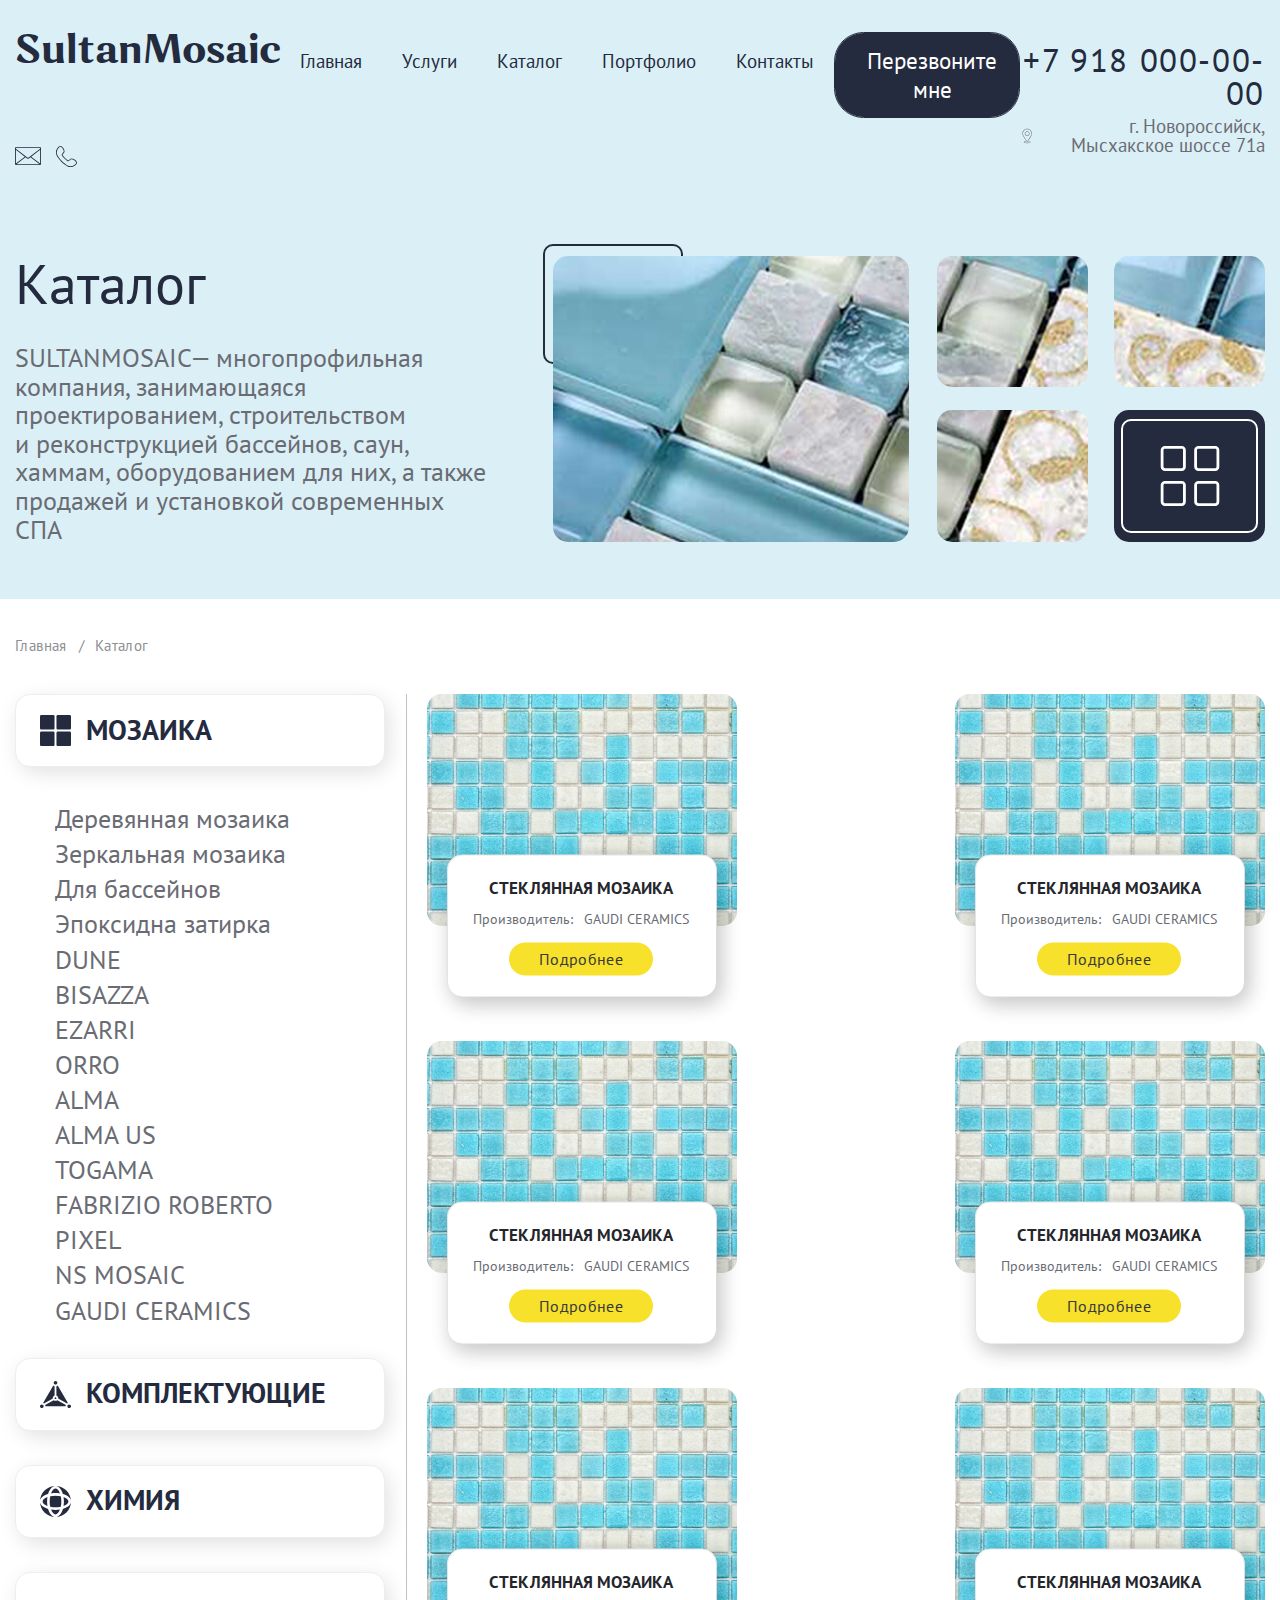
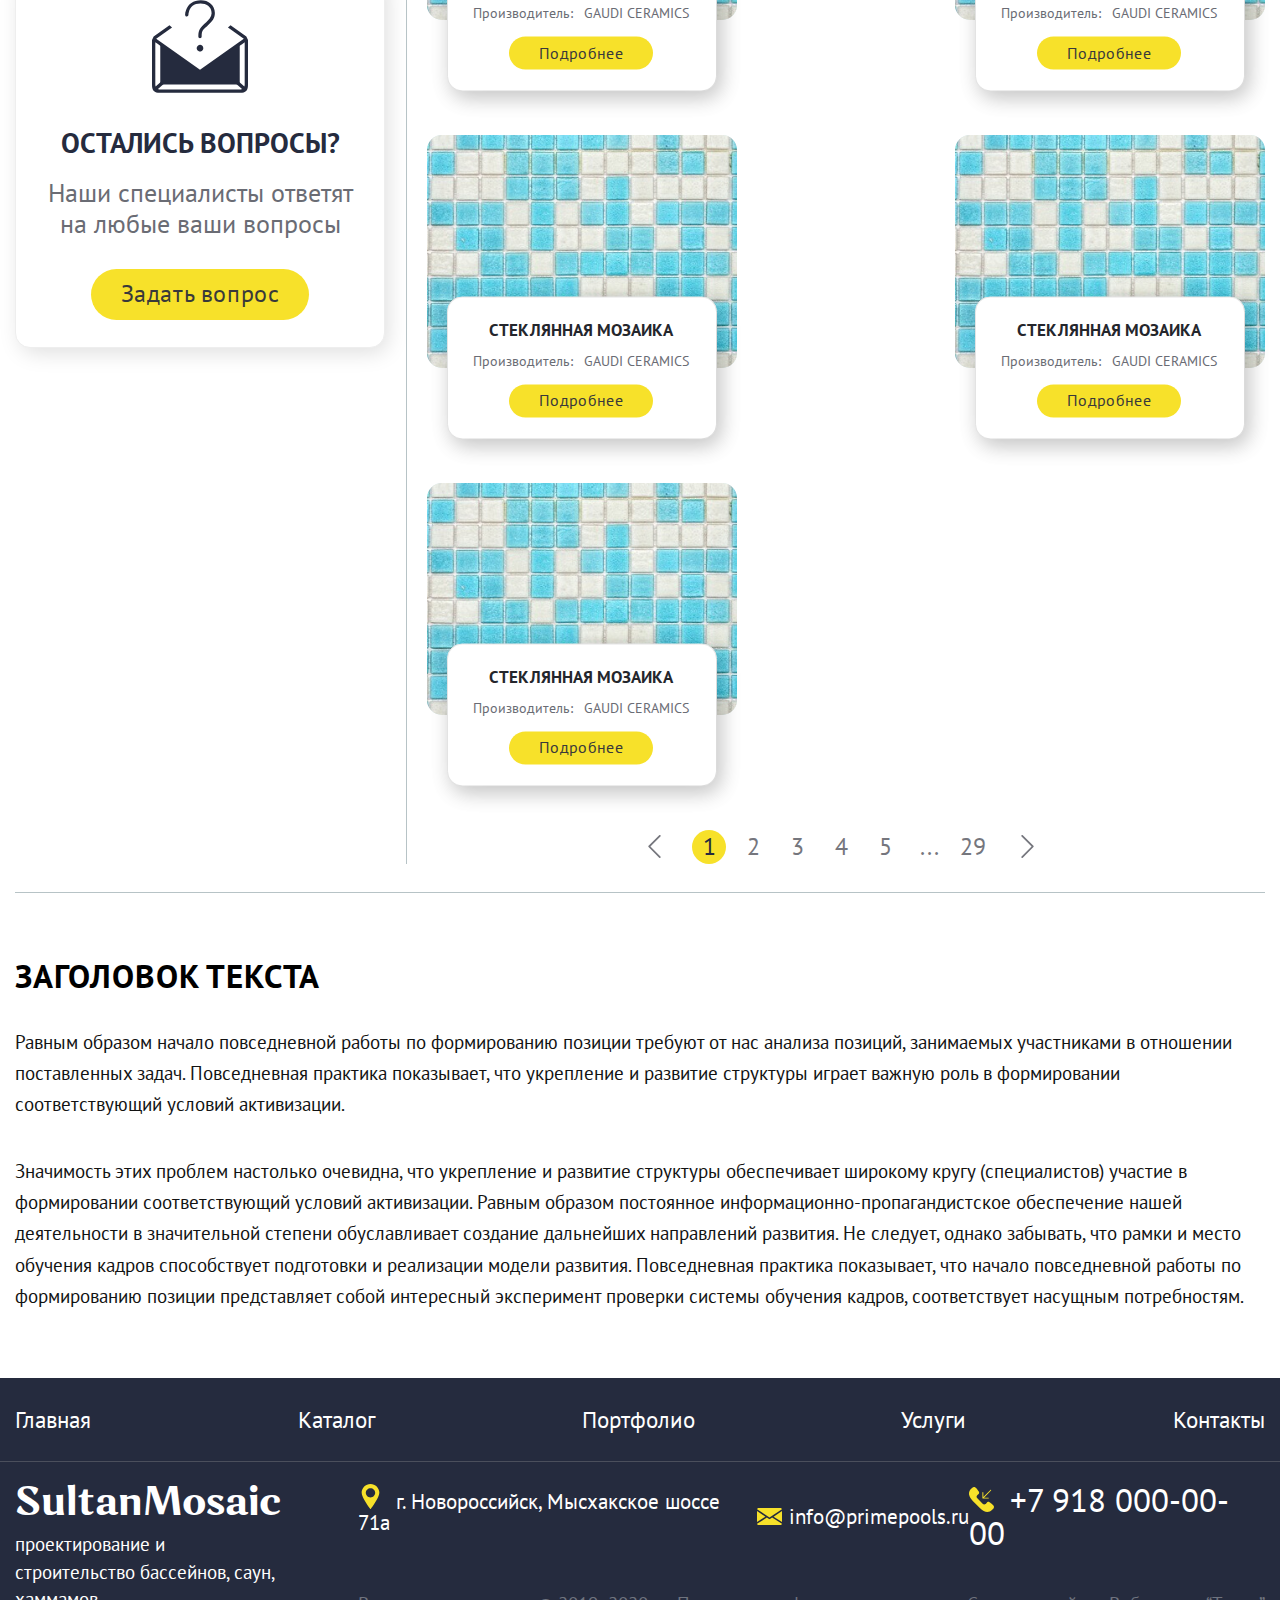
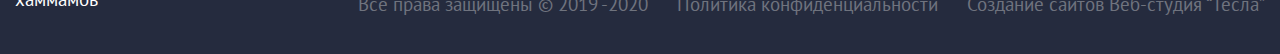
==== commit c94d6341: "Add files via upload" ====
--- a/catalog.html
+++ b/catalog.html
@@ -7,11 +7,148 @@
     <title>Каталог</title>
     <link rel="stylesheet" href="css/style.css">
     <link rel="stylesheet" href="css/all.min.css">
+    <link rel="stylesheet" href="owlcarousel/owl.carousel.min.css">
+    <link rel="stylesheet" href="owlcarousel/owl.theme.default.min.css">
     <script src="https://ajax.googleapis.com/ajax/libs/jquery/3.3.1/jquery.min.js"></script>
+    <script src="owlcarousel/owl.carousel.min.js"></script>
 </head>
 <body>
 <div class="wrapper">
     <main class="page">
+<div class="popup-callback-bg">
+    <div class="popup-callback">
+        <button class="popup-callback__close">+</button>
+        <p class="popup-callback__title">Заполните форму ниже</p>
+        <p class="popup-callback__subtitle">и&nbsp;мы свяжемся с&nbsp;Вами в&nbsp;ближайшее время</p>
+        <form action="#" class="popup-callback__form" id="popupCallbackForm">
+            <div class="popup-callback__block">
+                <label for="popupCallbackName">Ваше имя:
+                    <input id="popupCallbackName" type="text" placeholder="Анастасия" class="_req">
+                    <span class="input-error">Имя должно быть от 3 до 32 символов!</span>
+                </label></div>
+            <div class="popup-callback__block">
+                <label for="popupCallbackPhone">Телефон:
+                    <input id="popupCallbackPhone" type="tel" placeholder="+7 (926) 000-00-00"
+                           class="_req _phone masked">
+                    <span class="input-error">Номер введен неверно!</span>
+                </label></div>
+            <button class="popup-callback__button yellow-button" type="submit" data-text="Оставить заявку"><span>Оставить заявку</span></button>
+            <p class="popup-callback__small-content">* Нажимая кнопку действия, вы соглашаетесь с&nbsp;<a href="#">пользовательским соглашением</a>.</p>
+        </form>
+    </div>
+</div>
+<div class="popup-callback-bg-estimate">
+    <div class="popup-callback">
+        <button class="popup-callback__close">+</button>
+        <p class="popup-callback__title">Заполните форму ниже</p>
+        <p class="popup-callback__subtitle">и&nbsp;мы свяжемся с&nbsp;Вами для&nbsp;уточнения всех деталей</p>
+        <form action="#" class="popup-callback__form" id="popupEstimateForm">
+            <div class="popup-callback__block">
+                <label for="popupEstimateName">Ваше имя:
+                    <input id="popupEstimateName" type="text" placeholder="Анастасия" class="_req">
+                    <span class="input-error">Имя должно быть от 3 до 32 символов!</span>
+                </label></div>
+            <div class="popup-callback__block">
+                <label for="popupEstimatePhone">Телефон:
+                    <input id="popupEstimatePhone" type="tel" placeholder="+7 (926) 000-00-00"
+                           class="_req _phone masked">
+                    <span class="input-error">Номер введен неверно!</span>
+                </label></div>
+            <button class="popup-callback__button yellow-button" type="submit" data-text="Оставить заявку"><span>Оставить заявку</span></button>
+            <p class="popup-callback__small-content">* Нажимая кнопку действия, вы соглашаетесь с&nbsp;<a href="#">пользовательским соглашением</a>.</p>
+        </form>
+    </div>
+</div>        <div class="popup-project-bg">
+            <div class="popup-project">
+                <button class="popup-project__close">+</button>
+                <div class="popup-project__left">
+                    <button class="popup-project-carousel-slider__arrow popup-project-carousel-slider__arrow-left"><img src="img/Услуга/arrow-left.png" alt="left"></button>
+                    <button class="popup-project-carousel-slider__arrow popup-project-carousel-slider__arrow-right"><img src="img/Услуга/arrow-right.png" alt="right"></button>
+                    <div class="owl-carousel">
+                        <div class="popup-project__image">
+                            <img src="img/Портфолио/photo_2.jpg" alt="">
+                        </div>
+                        <div class="popup-project__image">
+                            <img src="img/Портфолио/photo_3.jpg" alt="">
+                        </div>
+                        <div class="popup-project__image">
+                            <img src="img/Портфолио/photo_4.jpg" alt="">
+                        </div>
+                        <div class="popup-project__image">
+                            <img src="img/Портфолио/photo_5.jpg" alt="">
+                        </div>
+                        <div class="popup-project__image">
+                            <img src="img/Портфолио/photo_2.jpg" alt="">
+                        </div>
+                        <div class="popup-project__image">
+                            <img src="img/Портфолио/photo_3.jpg" alt="">
+                        </div>
+                        <div class="popup-project__image">
+                            <img src="img/Портфолио/photo_4.jpg" alt="">
+                        </div>
+                        <div class="popup-project__image">
+                            <img src="img/Портфолио/photo_5.jpg" alt="">
+                        </div>
+                    </div>
+                </div>
+                <div class="popup-project__right">
+                    <h3 class="popup-project__title"><span>стеклянная мозаика</span></h3>
+                    <div class="popup-project__subtitle">
+                        <p>Производитель: <span>gaudi ceramics</span></p>
+                    </div>
+                    <div class="popup-project__art">
+                        <p>Арт: <span>2589754</span></p>
+                    </div>
+                    <p class="popup-project__table-name">Характеристики:</p>
+                    <table class="popup-project__table">
+                        <tr>
+                            <td>Материал</td>
+                            <td>Стеклянная</td>
+                        </tr>
+                        <tr>
+                            <td>Размер сетки</td>
+                            <td>327*327 мм</td>
+                        </tr>
+                        <tr>
+                            <td>Размер чипа</td>
+                            <td>20*20 мм</td>
+                        </tr>
+                        <tr>
+                            <td>Толщина чипа</td>
+                            <td>4 мм</td>
+                        </tr>
+                        <tr>
+                            <td>Поверхность</td>
+                            <td>Матовая</td>
+                        </tr>
+                        <tr>
+                            <td>Страна производства</td>
+                            <td>Китай</td>
+                        </tr>
+                        <tr>
+                            <td>Цвет</td>
+                            <td>Голубая</td>
+                        </tr>
+                    </table>
+                </div>
+                <form class="popup-project__form" id="popupProjectForm">
+                    <div class="popup-project__block">
+                        <label for="popupProjectName">
+                            <input id="popupProjectName" type="text" placeholder="Ваше Имя" class="_req">
+                            <span class="input-error">Имя должно быть от 3 до 32 символов!</span>
+                        </label>
+                    </div>
+                    <div class="popup-project__block">
+                        <label for="popupProjectPhone">
+                            <input id="popupProjectPhone" type="tel" placeholder="Ваш Телефон"
+                                   class="_req _phone masked">
+                            <span class="input-error">Номер введен неверно!</span>
+                        </label>
+                    </div>
+                    <button class="popup-project__button yellow-button" type="submit" data-text="Жду звонок"><span>Жду звонок</span></button>
+                </form>
+            </div>
+        </div>
         <div class="first-screen">
 <header class="header container">
     <div class="header__top">
@@ -27,7 +164,7 @@
                 <li><a href="contacts.html">Контакты</a></li>
             </ul>
         </nav>
-        <button class="header__callback-btn slide-in">
+        <button class="header__callback-btn slide-in popup-callback-open-btn">
             <svg version="1.1" xmlns="http://www.w3.org/2000/svg" xmlns:xlink="http://www.w3.org/1999/xlink" x="0px" y="0px" viewBox="0 0 53.942 53.942" style="enable-background:new 0 0 53.942 53.942;" xml:space="preserve">
                 <path d="M53.364,40.908c-2.008-3.796-8.981-7.912-9.288-8.092c-0.896-0.51-1.831-0.78-2.706-0.78c-1.301,0-2.366,0.596-3.011,1.68
                     c-1.02,1.22-2.285,2.646-2.592,2.867c-2.376,1.612-4.236,1.429-6.294-0.629L17.987,24.467c-2.045-2.045-2.233-3.928-0.632-6.291
@@ -122,7 +259,10 @@
                             </div>
                             <div class="first-screen__block first-screen__block_last">
                                 <div class="first-screen__icon">
-                                    <svg version="1.1" xmlns="http://www.w3.org/2000/svg" xmlns:xlink="http://www.w3.org/1999/xlink" x="0px" y="0px" viewBox="0 0 512 512" style="enable-background:new 0 0 512 512;" xml:space="preserve">
+                                    <svg version="1.1" xmlns="http://www.w3.org/2000/svg"
+                                         xmlns:xlink="http://www.w3.org/1999/xlink" x="0px" y="0px"
+                                         viewBox="0 0 512 512" style="enable-background:new 0 0 512 512;"
+                                         xml:space="preserve">
                                         <path d="M185.86,0H42.837C23.18,0,5.953,15.183,5.953,34.846v143.023c0,19.663,17.227,36.456,36.884,36.456H185.86
                                             c19.657,0,34.419-16.794,34.419-36.456V34.846C220.279,15.183,205.517,0,185.86,0z M196.465,177.869
                                             c0,6.523-4.076,12.643-10.605,12.643H42.837c-6.529,0-13.07-6.119-13.07-12.643V34.846c0-6.524,6.541-11.032,13.07-11.032H185.86
@@ -156,51 +296,264 @@
                     <a href="catalog.html" class="breadcrumbs__link">Каталог</a>
                 </div>
             </div>
-            <div class="catalog container">
-                <div class="catalog__left">
-                    <div class="catalog__nav-block">
-                        <input id="menu1" type="radio" name="catalogNav">
-                        <label for="menu1" class="flying-block">
-                            <svg enable-background="new 0 0 24 24" viewBox="0 0 24 24" xmlns="http://www.w3.org/2000/svg">
-                                <path d="m0 13.75v9.25c0 .552.448 1 1 1h9.25c.552 0 1-.448 1-1v-9.25c0-.552-.448-1-1-1h-9.25c-.552 0-1 .448-1 1z"/>
-                                <path d="m10.25 0h-9.25c-.552 0-1 .448-1 1v9.25c0 .552.448 1 1 1h9.25c.552 0 1-.448 1-1v-9.25c0-.552-.448-1-1-1z"/>
-                                <path d="m13.75 24h9.25c.552 0 1-.448 1-1v-9.25c0-.552-.448-1-1-1h-9.25c-.552 0-1 .448-1 1v9.25c0 .552.448 1 1 1z"/>
-                                <path d="m23 0h-9.25c-.552 0-1 .448-1 1v9.25c0 .552.448 1 1 1h9.25c.552 0 1-.448 1-1v-9.25c0-.552-.448-1-1-1z"/>
+            <div class="container">
+                <div class="catalog">
+                    <div class="catalog__left">
+                        <div class="catalog__nav-block">
+                            <input id="menu1" type="radio" name="catalogNav" checked>
+                            <label for="menu1" class="flying-block">
+                                <svg enable-background="new 0 0 24 24" viewBox="0 0 24 24"
+                                     xmlns="http://www.w3.org/2000/svg">
+                                    <path d="m0 13.75v9.25c0 .552.448 1 1 1h9.25c.552 0 1-.448 1-1v-9.25c0-.552-.448-1-1-1h-9.25c-.552 0-1 .448-1 1z"/>
+                                    <path d="m10.25 0h-9.25c-.552 0-1 .448-1 1v9.25c0 .552.448 1 1 1h9.25c.552 0 1-.448 1-1v-9.25c0-.552-.448-1-1-1z"/>
+                                    <path d="m13.75 24h9.25c.552 0 1-.448 1-1v-9.25c0-.552-.448-1-1-1h-9.25c-.552 0-1 .448-1 1v9.25c0 .552.448 1 1 1z"/>
+                                    <path d="m23 0h-9.25c-.552 0-1 .448-1 1v9.25c0 .552.448 1 1 1h9.25c.552 0 1-.448 1-1v-9.25c0-.552-.448-1-1-1z"/>
+                                </svg>
+                                <span class="catalog__title">Мозаика</span>
+                            </label>
+                            <nav class="catalog__menu">
+                                <ul class="catalog__list">
+                                    <li><a href="#">Деревянная мозаика</a></li>
+                                    <li><a href="#">Зеркальная мозаика</a></li>
+                                    <li><a href="#">Для бассейнов</a></li>
+                                    <li><a href="#">Эпоксидна затирка</a></li>
+                                    <li><a href="#">DUNE</a></li>
+                                    <li><a href="#">BISAZZA</a></li>
+                                    <li><a href="#">EZARRI</a></li>
+                                    <li><a href="#">ORRO</a></li>
+                                    <li><a href="#">ALMA</a></li>
+                                    <li><a href="#">ALMA US</a></li>
+                                    <li><a href="#">TOGAMA</a></li>
+                                    <li><a href="#">FABRIZIO ROBERTO</a></li>
+                                    <li><a href="#">PIXEL</a></li>
+                                    <li><a href="#">NS MOSAIC</a></li>
+                                    <li><a href="#">GAUDI CERAMICS</a></li>
+                                </ul>
+                            </nav>
+                        </div>
+                        <div class="catalog__nav-block">
+                            <input id="menu2" type="radio" name="catalogNav">
+                            <label for="menu2" class="flying-block">
+                                <svg viewBox="0 -31 512 512" xmlns="http://www.w3.org/2000/svg">
+                                    <path d="m286 30c0-16.539062-13.460938-30-30-30s-30 13.460938-30 30 13.460938 30 30 30 30-13.460938 30-30zm0 0"/>
+                                    <path d="m482 390c-16.539062 0-30 13.460938-30 30s13.460938 30 30 30 30-13.460938 30-30-13.460938-30-30-30zm0 0"/>
+                                    <path d="m30 450c16.539062 0 30-13.460938 30-30s-13.460938-30-30-30-30 13.460938-30 30 13.460938 30 30 30zm0 0"/>
+                                    <path d="m241 285c0 8.277344 6.722656 15 15 15s15-6.722656 15-15-6.722656-15-15-15-15 6.722656-15 15zm0 0"/>
+                                    <path d="m460.535156 364.140625-168.234375-286.691406c-6.253906 4.800781-13.5 8.273437-21.300781 10.371093v154.941407c17.421875 6.214843 30 22.707031 30 42.238281 0 2.511719-.34375 4.929688-.742188 7.328125l145.796876 80.027344c4.425781-3.324219 9.230468-6.191407 14.480468-8.214844zm0 0"/>
+                                    <path d="m65.945312 372.355469 145.796876-80.027344c-.398438-2.398437-.742188-4.816406-.742188-7.328125 0-19.53125 12.578125-36.023438 30-42.238281v-154.941407c-7.800781-2.097656-15.046875-5.570312-21.300781-10.371093l-168.234375 286.691406c5.25 2.023437 10.054687 4.890625 14.480468 8.214844zm0 0"/>
+                                    <path d="m422 420c0-8.511719 2.3125-16.296875 5.53125-23.617188l-141.835938-77.835937c-7.945312 7.039063-18.269531 11.453125-29.695312 11.453125s-21.75-4.414062-29.695312-11.453125l-141.835938 77.835937c3.21875 7.320313 5.53125 15.105469 5.53125 23.617188zm0 0"/>
+                                </svg>
+                                <span class="catalog__title">комплектующие</span>
+                            </label>
+                            <nav class="catalog__menu">
+                                <ul class="catalog__list">
+                                    <li><a href="#">Деревянная мозаика</a></li>
+                                    <li><a href="#">Зеркальная мозаика</a></li>
+                                    <li><a href="#">Для бассейнов</a></li>
+                                    <li><a href="#">Эпоксидна затирка</a></li>
+                                    <li><a href="#">DUNE</a></li>
+                                    <li><a href="#">BISAZZA</a></li>
+                                    <li><a href="#">EZARRI</a></li>
+                                    <li><a href="#">ORRO</a></li>
+                                    <li><a href="#">ALMA</a></li>
+                                    <li><a href="#">ALMA US</a></li>
+                                    <li><a href="#">TOGAMA</a></li>
+                                    <li><a href="#">FABRIZIO ROBERTO</a></li>
+                                    <li><a href="#">PIXEL</a></li>
+                                    <li><a href="#">NS MOSAIC</a></li>
+                                    <li><a href="#">GAUDI CERAMICS</a></li>
+                                </ul>
+                            </nav>
+                        </div>
+                        <div class="catalog__nav-block">
+                            <input id="menu3" type="radio" name="catalogNav">
+                            <label for="menu3" class="flying-block">
+                                <svg enable-background="new 0 0 24 24" viewBox="0 0 24 24"
+                                     xmlns="http://www.w3.org/2000/svg">
+                                    <path d="m6.266 17.734c-3.76-1.085-6.266-3.221-6.266-5.734 0 6.617 5.383 12 12 12-2.512 0-4.649-2.505-5.734-6.266z"/>
+                                    <path d="m18.232 15.461c2.352-.888 3.768-2.214 3.768-3.461s-1.416-2.573-3.768-3.461c.173 1.093.268 2.252.268 3.461s-.095 2.368-.268 3.461z"/>
+                                    <path d="m16.087 16.087c.261-1.224.413-2.598.413-4.087s-.152-2.863-.413-4.087c-1.224-.261-2.598-.413-4.087-.413s-2.863.152-4.087.413c-.261 1.224-.413 2.598-.413 4.087s.152 2.863.413 4.087c1.224.261 2.598.413 4.087.413s2.863-.152 4.087-.413z"/>
+                                    <path d="m17.734 6.266c3.76 1.085 6.266 3.221 6.266 5.734 0-6.617-5.383-12-12-12 2.512 0 4.649 2.505 5.734 6.266z"/>
+                                    <path d="m6.266 6.266c1.085-3.761 3.222-6.266 5.734-6.266-6.617 0-12 5.383-12 12 0-2.513 2.506-4.649 6.266-5.734z"/>
+                                    <path d="m17.734 17.734c-1.085 3.761-3.222 6.266-5.734 6.266 6.617 0 12-5.383 12-12 0 2.513-2.506 4.649-6.266 5.734z"/>
+                                    <path d="m12 18.5c-1.209 0-2.368-.095-3.461-.268.888 2.352 2.214 3.768 3.461 3.768s2.573-1.416 3.461-3.768c-1.093.173-2.252.268-3.461.268z"/>
+                                    <path d="m15.461 5.768c-.888-2.352-2.214-3.768-3.461-3.768s-2.573 1.416-3.461 3.768c1.093-.173 2.252-.268 3.461-.268s2.368.095 3.461.268z"/>
+                                    <path d="m5.768 8.539c-2.352.888-3.768 2.214-3.768 3.461s1.416 2.573 3.768 3.461c-.173-1.093-.268-2.252-.268-3.461s.095-2.368.268-3.461z"/>
+                                </svg>
+                                <span class="catalog__title">Химия</span>
+                            </label>
+                            <nav class="catalog__menu">
+                                <ul class="catalog__list">
+                                    <li><a href="#">Деревянная мозаика</a></li>
+                                    <li><a href="#">Зеркальная мозаика</a></li>
+                                    <li><a href="#">Для бассейнов</a></li>
+                                    <li><a href="#">Эпоксидна затирка</a></li>
+                                    <li><a href="#">DUNE</a></li>
+                                    <li><a href="#">BISAZZA</a></li>
+                                    <li><a href="#">EZARRI</a></li>
+                                    <li><a href="#">ORRO</a></li>
+                                    <li><a href="#">ALMA</a></li>
+                                    <li><a href="#">ALMA US</a></li>
+                                    <li><a href="#">TOGAMA</a></li>
+                                    <li><a href="#">FABRIZIO ROBERTO</a></li>
+                                    <li><a href="#">PIXEL</a></li>
+                                    <li><a href="#">NS MOSAIC</a></li>
+                                    <li><a href="#">GAUDI CERAMICS</a></li>
+                                </ul>
+                            </nav>
+                        </div>
+                        <div class="catalog__questions flying-block">
+                            <svg viewBox="0 0 58 56" xmlns="http://www.w3.org/2000/svg">
+                                <path d="M58 23.9998V55.9998H4.77002C1.38002 55.9598 0.01 54.5898 0 51.2498V23.9998L1 21.9998L10.5601 15.1997L12.12 16.4497L2.53003 23.3398L29 42.0598L55.47 23.3398L45.88 16.4497L47.4399 15.1997L57 21.9998L58 23.9998ZM56 25.4097C55.19 25.9897 54.16 26.7398 53 27.5698C46.91 31.9598 36.81 39.1897 32.04 42.4597C31.8174 42.6141 31.6037 42.781 31.4 42.9597C31.088 43.2824 30.7154 43.5403 30.3036 43.7188C29.8918 43.8972 29.4488 43.9927 29 43.9998C28.5539 44.0001 28.1125 43.9089 27.7031 43.7317C27.2937 43.5545 26.9251 43.2952 26.62 42.9697C26.436 42.8111 26.2423 42.6643 26.04 42.5298C21.33 39.2598 11.14 31.9598 5 27.5598C3.84 26.7298 2.8 25.9797 2 25.4097V50.9998C2.00208 51.3762 2.07322 51.7491 2.20996 52.0999C3.00996 51.4199 3.99999 50.5699 5.10999 49.6199C8.30999 46.8699 12.5801 43.2198 16.5601 39.7998L18.3199 41.0398L6.70996 50.9697L3.59998 53.6396C4.03032 53.872 4.51097 53.9957 5 53.9998H53C53.489 53.9957 53.9697 53.872 54.4 53.6396L51.29 50.9697L39.6801 41.0398L41.4399 39.7998C45.4199 43.2198 49.69 46.8699 52.89 49.6199C54 50.5699 54.99 51.4199 55.78 52.0999C55.9248 51.7512 55.9995 51.3773 56 50.9998V25.4097V25.4097ZM53.23 55.9998H58V51.2297C57.99 54.5797 56.63 55.9598 53.23 55.9998ZM31 28.9998C31 29.3953 30.8827 29.7819 30.663 30.1108C30.4432 30.4397 30.1308 30.696 29.7654 30.8474C29.3999 30.9988 28.9978 31.0386 28.6099 30.9614C28.2219 30.8843 27.8655 30.6938 27.5858 30.4141C27.3061 30.1344 27.1156 29.7779 27.0385 29.3899C26.9613 29.0019 27.0008 28.5998 27.1522 28.2344C27.3036 27.8689 27.56 27.5567 27.8889 27.3369C28.2178 27.1172 28.6044 26.9998 29 26.9998C29.5299 27.0013 30.0377 27.2127 30.4125 27.5874C30.7872 27.9621 30.9984 28.4698 31 28.9998ZM34.28 14.6897C30.77 18.1997 30.09 17.7898 30 21.9998C30 22.265 29.8947 22.5193 29.7072 22.7068C29.5196 22.8943 29.2652 22.9998 29 22.9998C28.7348 22.9998 28.4804 22.8943 28.2928 22.7068C28.1053 22.5193 28 22.265 28 21.9998C28.01 17.5898 29.2 16.5398 32.76 13.3198C34.3 11.8598 35.99 10.0399 36.01 7.86987C36.04 3.70987 32.59 1.96971 29.37 1.94971C25.3 1.91971 23.09 3.79985 22.3 7.09985C22.0987 7.71297 21.9973 8.35442 22 8.99976V8.99976C21.9792 9.24701 21.8673 9.47766 21.6859 9.64697C21.5045 9.81629 21.2666 9.91228 21.0186 9.91602C20.7705 9.91976 20.5299 9.83101 20.3435 9.66724C20.1571 9.50347 20.0382 9.2763 20.01 9.02979H19.99C19.9743 7.98455 20.1823 6.94801 20.6 5.98975C21.84 2.31975 24.94 0.00976562 29.49 0.00976562C34.14 0.00976562 37.99 2.89975 37.99 7.73975C37.99 10.8797 36.42 12.6797 34.28 14.6897Z"
+                                      fill="black"/>
+                                <path d="M5 27L28.9399 43L53 27V51H5V27Z" fill="black"/>
                             </svg>
-                            <span>Мозаика</span>
-                        </label>
-                        <nav class="catalog__menu">
-                            <ul class="catalog__list">
-                                <li><a href="#">Деревянная мозаика</a></li>
-                                <li><a href="#">Зеркальная мозаика</a></li>
-                                <li><a href="#">Для бассейнов</a></li>
-                                <li><a href="#">Эпоксидна затирка</a></li>
-                                <li><a href="#">DUNE</a></li>
-                                <li><a href="#">BISAZZA</a></li>
-                                <li><a href="#">EZARRI</a></li>
-                                <li><a href="#">ORRO</a></li>
-                                <li><a href="#">ALMA</a></li>
-                                <li><a href="#">ALMA US</a></li>
-                                <li><a href="#">TOGAMA</a></li>
-                                <li><a href="#">FABRIZIO ROBERTO</a></li>
-                                <li><a href="#">PIXEL</a></li>
-                                <li><a href="#">NS MOSAIC</a></li>
-                                <li><a href="#">GAUDI CERAMICS</a></li>
-                            </ul>
-                        </nav>
-                    </div>
-                    <div class="catalog__questions">
-
-                    </div>
-                </div>
-                <div class="catalog__right">
-
+                            <p class="catalog__title">остались вопросы?</p>
+                            <p class="catalog__subtitle">Наши специалисты ответят на&nbsp;любые ваши вопросы</p>
+                            <button class="catalog__button catalog__button_big yellow-button" data-text="Задать вопрос">
+                                <span>Задать вопрос</span></button>
+                        </div>
+                    </div>
+                    <div class="catalog__right">
+                        <div class="catalog__items">
+                            <div class="catalog__item catalog-item">
+                                <img src="img/Каталог/photo_1.jpg" alt="" class="catalog-item__image">
+                                <div class="catalog-item__block flying-block">
+                                    <h3 class="catalog-item__name">стеклянная мозаика</h3>
+                                    <div class="catalog-item__info">
+                                        <span>Производитель:</span>
+                                        <span class="catalog-item__maker">gaudi ceramics</span>
+                                    </div>
+                                    <button class="catalog__button yellow-button popup-project-open-btn" data-text="Подробнее">
+                                        <span>Подробнее</span></button>
+                                </div>
+                            </div>
+                            <div class="catalog__item catalog-item">
+                                <img src="img/Каталог/photo_1.jpg" alt="" class="catalog-item__image">
+                                <div class="catalog-item__block flying-block">
+                                    <h3 class="catalog-item__name">стеклянная мозаика</h3>
+                                    <div class="catalog-item__info">
+                                        <span>Производитель:</span>
+                                        <span class="catalog-item__maker">gaudi ceramics</span>
+                                    </div>
+                                    <button class="catalog__button yellow-button popup-project-open-btn" data-text="Подробнее">
+                                        <span>Подробнее</span></button>
+                                </div>
+                            </div>
+                            <div class="catalog__item catalog-item">
+                                <img src="img/Каталог/photo_1.jpg" alt="" class="catalog-item__image">
+                                <div class="catalog-item__block flying-block">
+                                    <h3 class="catalog-item__name">стеклянная мозаика</h3>
+                                    <div class="catalog-item__info">
+                                        <span>Производитель:</span>
+                                        <span class="catalog-item__maker">gaudi ceramics</span>
+                                    </div>
+                                    <button class="catalog__button yellow-button popup-project-open-btn" data-text="Подробнее">
+                                        <span>Подробнее</span></button>
+                                </div>
+                            </div>
+                            <div class="catalog__item catalog-item">
+                                <img src="img/Каталог/photo_1.jpg" alt="" class="catalog-item__image">
+                                <div class="catalog-item__block flying-block">
+                                    <h3 class="catalog-item__name">стеклянная мозаика</h3>
+                                    <div class="catalog-item__info">
+                                        <span>Производитель:</span>
+                                        <span class="catalog-item__maker">gaudi ceramics</span>
+                                    </div>
+                                    <button class="catalog__button yellow-button popup-project-open-btn" data-text="Подробнее">
+                                        <span>Подробнее</span></button>
+                                </div>
+                            </div>
+                            <div class="catalog__item catalog-item">
+                                <img src="img/Каталог/photo_1.jpg" alt="" class="catalog-item__image">
+                                <div class="catalog-item__block flying-block">
+                                    <h3 class="catalog-item__name">стеклянная мозаика</h3>
+                                    <div class="catalog-item__info">
+                                        <span>Производитель:</span>
+                                        <span class="catalog-item__maker">gaudi ceramics</span>
+                                    </div>
+                                    <button class="catalog__button yellow-button popup-project-open-btn" data-text="Подробнее">
+                                        <span>Подробнее</span></button>
+                                </div>
+                            </div>
+                            <div class="catalog__item catalog-item">
+                                <img src="img/Каталог/photo_1.jpg" alt="" class="catalog-item__image">
+                                <div class="catalog-item__block flying-block">
+                                    <h3 class="catalog-item__name">стеклянная мозаика</h3>
+                                    <div class="catalog-item__info">
+                                        <span>Производитель:</span>
+                                        <span class="catalog-item__maker">gaudi ceramics</span>
+                                    </div>
+                                    <button class="catalog__button yellow-button popup-project-open-btn" data-text="Подробнее">
+                                        <span>Подробнее</span></button>
+                                </div>
+                            </div>
+                            <div class="catalog__item catalog-item">
+                                <img src="img/Каталог/photo_1.jpg" alt="" class="catalog-item__image">
+                                <div class="catalog-item__block flying-block">
+                                    <h3 class="catalog-item__name">стеклянная мозаика</h3>
+                                    <div class="catalog-item__info">
+                                        <span>Производитель:</span>
+                                        <span class="catalog-item__maker">gaudi ceramics</span>
+                                    </div>
+                                    <button class="catalog__button yellow-button popup-project-open-btn" data-text="Подробнее">
+                                        <span>Подробнее</span></button>
+                                </div>
+                            </div>
+                            <div class="catalog__item catalog-item">
+                                <img src="img/Каталог/photo_1.jpg" alt="" class="catalog-item__image">
+                                <div class="catalog-item__block flying-block">
+                                    <h3 class="catalog-item__name">стеклянная мозаика</h3>
+                                    <div class="catalog-item__info">
+                                        <span>Производитель:</span>
+                                        <span class="catalog-item__maker">gaudi ceramics</span>
+                                    </div>
+                                    <button class="catalog__button yellow-button popup-project-open-btn" data-text="Подробнее">
+                                        <span>Подробнее</span></button>
+                                </div>
+                            </div>
+                            <div class="catalog__item catalog-item">
+                                <img src="img/Каталог/photo_1.jpg" alt="" class="catalog-item__image">
+                                <div class="catalog-item__block flying-block">
+                                    <h3 class="catalog-item__name">стеклянная мозаика</h3>
+                                    <div class="catalog-item__info">
+                                        <span>Производитель:</span>
+                                        <span class="catalog-item__maker">gaudi ceramics</span>
+                                    </div>
+                                    <button class="catalog__button yellow-button popup-project-open-btn" data-text="Подробнее">
+                                        <span>Подробнее</span></button>
+                                </div>
+                            </div>
+                        </div>
+                        <ul class="catalog__pagination">
+                          <li><a href="#" class="reversed">
+                            <svg version="1.1" xmlns="http://www.w3.org/2000/svg" xmlns:xlink="http://www.w3.org/1999/xlink" x="0px" y="0px" viewBox="0 0 443.52 443.52" style="enable-background:new 0 0 443.52 443.52;" xml:space="preserve"><path d="M336.226,209.591l-204.8-204.8c-6.78-6.548-17.584-6.36-24.132,0.42c-6.388,6.614-6.388,17.099,0,23.712l192.734,192.734 L107.294,414.391c-6.663,6.664-6.663,17.468,0,24.132c6.665,6.663,17.468,6.663,24.132,0l204.8-204.8 C342.889,227.058,342.889,216.255,336.226,209.591z"/></svg></a></li>
+                          <li><a href="#" class="catalog__active-link">1</a></li>
+                          <li><a href="#">2</a></li>
+                          <li><a href="#">3</a></li>
+                          <li><a href="#">4</a></li>
+                          <li><a href="#">5</a></li>
+                          <li>...</li>
+                          <li><a href="#">29</a></li>
+                          <li><a href="#">
+                            <svg version="1.1" xmlns="http://www.w3.org/2000/svg" xmlns:xlink="http://www.w3.org/1999/xlink" x="0px" y="0px" viewBox="0 0 443.52 443.52" style="enable-background:new 0 0 443.52 443.52;" xml:space="preserve"><path d="M336.226,209.591l-204.8-204.8c-6.78-6.548-17.584-6.36-24.132,0.42c-6.388,6.614-6.388,17.099,0,23.712l192.734,192.734 L107.294,414.391c-6.663,6.664-6.663,17.468,0,24.132c6.665,6.663,17.468,6.663,24.132,0l204.8-204.8 C342.889,227.058,342.889,216.255,336.226,209.591z"/></svg></a></li>
+                        </div>
+                    </div>
                 </div>
             </div>
             <div class="seo container">
                 <h2>Заголовок текста</h2>
-                <p>Равным образом начало повседневной работы по формированию позиции требуют от нас анализа позиций, занимаемых участниками в отношении поставленных задач. Повседневная практика показывает, что укрепление и развитие структуры играет важную роль в формировании соответствующий условий активизации.</p>
-                <p>Значимость этих проблем настолько очевидна, что укрепление и развитие структуры обеспечивает широкому кругу (специалистов) участие в формировании соответствующий условий активизации. Равным образом постоянное информационно-пропагандистское обеспечение нашей деятельности в значительной степени обуславливает создание дальнейших направлений развития. Не следует, однако забывать, что рамки и место обучения кадров способствует подготовки и реализации модели развития. Повседневная практика показывает, что начало повседневной работы по формированию позиции представляет собой интересный эксперимент проверки системы обучения кадров, соответствует насущным потребностям.</p>
+                <p>Равным образом начало повседневной работы по формированию позиции требуют от нас анализа позиций,
+                    занимаемых участниками в отношении поставленных задач. Повседневная практика показывает, что
+                    укрепление и развитие структуры играет важную роль в формировании соответствующий условий
+                    активизации.</p>
+                <p>Значимость этих проблем настолько очевидна, что укрепление и развитие структуры обеспечивает широкому
+                    кругу (специалистов) участие в формировании соответствующий условий активизации. Равным образом
+                    постоянное информационно-пропагандистское обеспечение нашей деятельности в значительной степени
+                    обуславливает создание дальнейших направлений развития. Не следует, однако забывать, что рамки и
+                    место обучения кадров способствует подготовки и реализации модели развития. Повседневная практика
+                    показывает, что начало повседневной работы по формированию позиции представляет собой интересный
+                    эксперимент проверки системы обучения кадров, соответствует насущным потребностям.</p>
             </div>
         </div>
 <footer class="footer">
--- a/css/style.css
+++ b/css/style.css
@@ -27,6 +27,32 @@
   font-family: "PT sans cursive tall";
   src: url(../fonts/PT_Sans/PTS56F.ttf);
 }
+.reversed {
+  transform: scale(-1, 1);
+}
+
+img {
+  -webkit-user-select: none;
+          user-select: none;
+}
+
+.input-error {
+  padding-left: 20px;
+  margin-top: 10px;
+  margin-bottom: 5px;
+  font-size: 12px;
+  display: block;
+  visibility: hidden;
+  color: red;
+}
+
+._error {
+  border: 1px solid #ff0f0f !important;
+}
+._error + span {
+  visibility: visible !important;
+}
+
 .container {
   max-width: 1570px;
   padding: 0 15px;
@@ -55,6 +81,9 @@
   overflow: hidden;
   position: relative;
   line-height: 100%;
+  display: flex;
+  justify-content: center;
+  align-items: center;
 }
 .yellow-button:before {
   content: attr(data-text);
@@ -76,7 +105,7 @@
   background-color: #f7c92a;
 }
 .yellow-button:hover span {
-  margin-top: 43%;
+  margin-top: 90%;
 }
 .yellow-button:hover:before {
   top: 0;
@@ -251,6 +280,298 @@
   font-size: inherit;
 }
 
+.popup-callback {
+  position: fixed;
+  box-shadow: 7px 9px 21px 1px rgba(0, 0, 0, 0.1);
+  border-radius: 10px;
+  background-color: #ffffff;
+  padding: 34px 30px 40px 30px;
+  z-index: 500;
+  left: 50%;
+  top: 50%;
+  transform: translate(-50%, -50%);
+  max-width: 405px;
+}
+.popup-callback-bg, .popup-callback-bg-estimate {
+  position: fixed;
+  width: 100%;
+  height: 100%;
+  background-color: rgba(255, 255, 255, 0.8);
+  top: 0;
+  left: 0;
+  bottom: 0;
+  right: 0;
+  z-index: 500;
+  display: none;
+}
+.popup-callback-bg-visible, .popup-callback-bg-estimate-visible {
+  display: block;
+}
+.popup-callback__close {
+  position: absolute;
+  -webkit-user-select: none;
+          user-select: none;
+  top: 11px;
+  right: 11px;
+  font-size: 20px;
+  color: #a8a7a7;
+  background-color: transparent;
+  transform: rotate(45deg);
+}
+.popup-callback__close:hover {
+  color: #363636;
+}
+.popup-callback__title {
+  font-size: 3rem;
+  color: #252b3e;
+  line-height: 130%;
+  text-align: center;
+}
+.popup-callback__subtitle {
+  font-size: 2.65rem;
+  color: #6a6c74;
+  letter-spacing: 0.66px;
+  margin-bottom: 28px;
+  line-height: 110%;
+  text-align: center;
+}
+.popup-callback__block > label {
+  display: block;
+  position: relative;
+  color: #6a6c74;
+  font-size: 1.8rem;
+}
+.popup-callback__block > label input {
+  margin-top: 10px;
+  box-shadow: 3px 4px 6px 1px rgba(0, 0, 0, 0.1);
+  border-radius: 10px;
+  border: 1px solid #f8f8f8;
+  background-color: #ffffff;
+  color: #252b3e;
+  font-size: 18px;
+  letter-spacing: 0.45px;
+  padding: 14px 15px;
+  width: 100%;
+  text-transform: capitalize;
+}
+.popup-callback__button {
+  margin-top: 10px;
+  width: 100%;
+  padding: 18px 0;
+  color: #252b3e;
+  font-size: 2.4rem;
+  letter-spacing: 0.61px;
+  background-color: #f7e12a;
+  max-height: 60px;
+  border-radius: 30px;
+}
+.popup-callback__small-content {
+  white-space: normal;
+  color: #727070;
+  font-size: 1.4rem;
+  letter-spacing: 0.43px;
+  line-height: 15px;
+  text-align: center;
+  margin-top: 19px;
+}
+.popup-callback__small-content > a {
+  -webkit-text-decoration: #6a6c74 solid underline;
+          text-decoration: #6a6c74 solid underline;
+}
+
+.popup-project {
+  position: fixed;
+  box-shadow: 7px 9px 21px 1px rgba(0, 0, 0, 0.1);
+  border-radius: 15px;
+  background-color: #ffffff;
+  padding: 43px 40px 10px 30px;
+  z-index: 500;
+  left: 50%;
+  top: 50%;
+  transform: translate(-50%, -50%);
+  width: 1060px;
+}
+.popup-project-bg {
+  position: fixed;
+  width: 100%;
+  height: 100%;
+  background-color: rgba(255, 255, 255, 0.8);
+  top: 0;
+  left: 0;
+  bottom: 0;
+  right: 0;
+  z-index: -500;
+  visibility: hidden;
+  opacity: 0;
+  transition: opacity 0s linear;
+}
+.popup-project-bg-visible {
+  transition: opacity 0.2s linear;
+  opacity: 1;
+  visibility: visible;
+  z-index: 500;
+}
+.popup-project__close {
+  position: absolute;
+  -webkit-user-select: none;
+          user-select: none;
+  top: 19px;
+  right: 19px;
+  font-size: 25px;
+  color: #a8a7a7;
+  background-color: transparent;
+  transform: rotate(45deg);
+}
+.popup-project__close:hover {
+  color: #363636;
+}
+.popup-project__left {
+  position: relative;
+  float: left;
+  max-width: 57%;
+  margin-right: 36px;
+  margin-bottom: 20px;
+}
+.popup-project__left .owl-carousel {
+  border-radius: 15px;
+  overflow: hidden;
+}
+.popup-project__right {
+  float: right;
+  width: 36%;
+}
+.popup-project-carousel-slider__arrow {
+  position: absolute;
+  top: 50%;
+  transform: translate(-50%);
+  opacity: 0.8;
+  box-shadow: 4px 5.7px 21px 0 rgba(0, 0, 0, 0.13);
+  background-color: #ffffff;
+  transition: opacity 0.2s linear;
+  display: flex;
+  justify-content: center;
+  align-items: center;
+  width: 36px;
+  height: 36px;
+  z-index: 5;
+  border-radius: 50%;
+}
+.popup-project-carousel-slider__arrow img {
+  width: 9px;
+}
+.popup-project-carousel-slider__arrow:hover {
+  opacity: 1;
+}
+.popup-project-carousel-slider__arrow-left {
+  left: 0;
+  transform: translate(-50%);
+}
+.popup-project-carousel-slider__arrow-right {
+  right: 0;
+  transform: translate(50%, -50%);
+}
+.popup-project__image {
+  width: 100%;
+  border-radius: 15px;
+}
+.popup-project__image img {
+  border-radius: 15px;
+}
+.popup-project__info svg {
+  min-width: 20px;
+  max-width: 20px;
+  margin-right: 15px;
+}
+.popup-project__info svg * {
+  fill: #f7e12a;
+}
+.popup-project__title {
+  font-size: 2.95rem;
+  color: #24262c;
+  font-family: "PT sans bold";
+  margin-bottom: 10px;
+}
+.popup-project__title span {
+  text-transform: uppercase;
+}
+.popup-project__subtitle {
+  font-size: 2.15rem;
+  color: #6a6c74;
+  display: flex;
+  align-items: center;
+  line-height: 110%;
+  margin-bottom: 16px;
+}
+.popup-project__subtitle span {
+  text-transform: uppercase;
+}
+.popup-project__name, .popup-project__art {
+  font-size: 2.15rem;
+  color: #252b3e;
+  display: flex;
+  align-items: center;
+  line-height: 110%;
+  margin-bottom: 48px;
+}
+.popup-project__description {
+  color: #6a6c74;
+  font-size: 1.7rem;
+  line-height: 120%;
+}
+.popup-project__table-name {
+  font-family: "PT sans bold";
+  font-size: 2.25rem;
+  color: #24262c;
+  letter-spacing: 0.56px;
+  margin-bottom: 15px;
+}
+.popup-project__table {
+  width: 100%;
+}
+.popup-project__table td {
+  font-size: 1.85rem;
+  color: #6a6c74;
+  line-height: 140%;
+}
+.popup-project__form {
+  clear: both;
+  display: flex;
+}
+.popup-project__block {
+  margin-right: 20px;
+  flex: 1 1 auto;
+}
+.popup-project__block > label {
+  display: block;
+  position: relative;
+}
+.popup-project__block > label input {
+  margin-top: 10px;
+  box-shadow: 3px 4px 6px 1px rgba(0, 0, 0, 0.1);
+  border-radius: 29px;
+  border: 1px solid #f8f8f8;
+  background-color: #ffffff;
+  color: #252b3e;
+  font-size: 18px;
+  letter-spacing: 0.45px;
+  padding: 17px 23px 16px 23px;
+  width: 100%;
+  text-transform: capitalize;
+}
+.popup-project__button {
+  margin-top: 10px;
+  width: 100%;
+  padding: 18px 0;
+  color: #252b3e;
+  font-size: 2rem;
+  letter-spacing: 0.61px;
+  background-color: #f7e12a;
+  max-height: 58px;
+  border-radius: 29px;
+  max-width: 200px;
+  box-shadow: 4px 5.7px 21px 0 rgba(0, 0, 0, 0.13);
+}
+
 .header {
   padding-top: 32px;
   padding-bottom: 32px;
@@ -275,6 +596,9 @@
 .header__nav > ul > li > a {
   display: block;
   padding: 20px;
+}
+.header__nav > ul > li > a:hover {
+  font-family: "PT sans bold";
 }
 .header__callback-btn {
   color: #ffffff;
@@ -371,6 +695,9 @@
   padding-top: 8px;
   padding-bottom: 8px;
   font-size: 2.3rem;
+}
+.footer__menu > li > a:hover {
+  color: #f7e12a;
 }
 .footer__left {
   margin-right: 73px;
@@ -1135,6 +1462,213 @@
   right: -62px;
 }
 
+.projects__slide {
+  display: flex;
+  justify-content: space-between;
+}
+.projects__titles {
+  display: flex;
+}
+.projects__info {
+  display: flex;
+  flex-direction: column;
+  justify-content: space-around;
+  align-items: flex-start;
+}
+.projects__number {
+  margin-right: 20px;
+  border-radius: 50%;
+  background-color: #f7e12a;
+  width: 80px;
+  height: 80px;
+  display: flex;
+  justify-content: center;
+  align-items: center;
+}
+.projects__number > span {
+  font-size: 4.2rem;
+  font-family: "PT sans bold";
+  color: #ffffff;
+  display: flex;
+  border-radius: 50%;
+  justify-content: center;
+  align-items: center;
+  width: 67px;
+  height: 67px;
+  border: 1px solid #ffffff;
+}
+.projects__title {
+  font-size: 3.95rem;
+  color: #24262c;
+  font-family: "PT sans bold";
+  white-space: nowrap;
+}
+.projects__subtitle {
+  font-size: 2.75rem;
+  color: #6a6c74;
+  white-space: nowrap;
+}
+.projects__companies {
+  display: flex;
+  justify-content: space-between;
+  width: 40%;
+  -webkit-user-select: none;
+          user-select: none;
+}
+.projects__companies > img {
+  width: 10vw;
+  max-width: 151px;
+  min-height: 100px;
+}
+.projects__arrows {
+  margin-left: 7%;
+}
+.projects__name {
+  position: absolute;
+  border-radius: 0 15px 15px 0;
+  left: -1px;
+  top: 30px;
+  padding: 24px 36px 20px 24px;
+  background-color: #ffffff;
+  z-index: 3;
+}
+.projects__name > h3 {
+  font-family: "PT sans bold";
+  font-size: 2.75rem;
+  color: #24262c;
+  letter-spacing: 0.69px;
+}
+.projects__name > button {
+  color: #6a6c74;
+  font-size: 1.85rem;
+  background-color: transparent;
+  padding: 0;
+  margin-top: 11px;
+  display: block;
+  width: 200px;
+  text-indent: 45px;
+}
+.projects__name > button > span {
+  left: 0;
+}
+.projects__name > button svg * {
+  fill: #6a6c74;
+}
+
+.projects-item {
+  background-color: transparent;
+  display: flex;
+  border-radius: 15px;
+}
+.projects-item__column {
+  width: 50%;
+  display: flex;
+}
+.projects-item__column:last-of-type {
+  width: 49%;
+  margin-left: 1%;
+  flex-direction: column;
+  justify-content: space-between;
+}
+.projects-item__subrow {
+  display: flex;
+  justify-content: space-between;
+  height: 48%;
+}
+.projects-item__subrow:first-of-type {
+  margin-bottom: 3%;
+}
+.projects-item__block {
+  border-radius: 15px;
+  z-index: 1;
+  width: 49%;
+  height: 100%;
+}
+.projects-item__block > img {
+  border-radius: 15px;
+}
+.projects-item__block_big {
+  position: relative;
+  width: 100%;
+  z-index: 2;
+}
+.projects-item__block_big > img {
+  width: 95% !important;
+  position: relative;
+}
+.projects-item__block_big::before {
+  position: absolute;
+  content: "";
+  bottom: 0;
+  right: 1%;
+  z-index: 0;
+  background-color: transparent;
+  border: 2px solid #252b3e;
+  border-radius: 10px;
+  width: 46%;
+  height: 43%;
+}
+.projects-item__block_last {
+  background-color: #252b3e;
+  display: flex;
+}
+.projects-item__desc-block {
+  flex-grow: 1;
+  display: flex;
+  flex-direction: column;
+  margin: 18px;
+  padding: 20px 14px;
+  border: 2px solid #ffffff;
+  border-radius: 10px;
+  justify-content: space-between;
+}
+.projects-item__desc-block svg {
+  height: 60px;
+}
+.projects-item__desc-block svg * {
+  fill: #ffffff;
+}
+.projects-item__desc-title {
+  color: #ffffff;
+  text-align: center;
+  text-transform: uppercase;
+  font-size: 2.7rem;
+  font-family: "PT sans bold";
+  letter-spacing: 0.68px;
+  margin-top: 15px;
+  margin-bottom: -15px;
+}
+.projects-item__desc-content {
+  color: #ffffff;
+  font-size: 1.8rem;
+  line-height: 110%;
+  text-align: center;
+}
+.projects-item__desc-open-btn {
+  color: #252b3e;
+  font-size: 1.25rem;
+  background-color: #f7e12a;
+  padding: 8px 0;
+  margin-top: 11px;
+  display: block;
+  margin-left: auto;
+  text-transform: uppercase;
+  width: 110px;
+  font-family: "PT sans bold";
+  text-indent: 20px;
+  border-radius: 16.5px;
+}
+.projects-item__desc-open-btn > span {
+  left: 0;
+}
+.projects-item__desc-open-btn svg {
+  width: 15px !important;
+  height: 5px;
+}
+.projects-item__desc-open-btn svg * {
+  fill: #252b3e;
+}
+
 .questions {
   padding-top: 70px;
   padding-bottom: 57px;
@@ -1547,20 +2081,198 @@
   display: flex;
 }
 .catalog__left {
-  min-width: 370px;
+  min-width: 392px;
+  max-width: 392px;
+  padding-right: 21px;
+  border-right: 1px solid #b7c3c6;
 }
 .catalog__nav-block input {
   display: none;
+}
+.catalog__nav-block input:checked ~ .catalog__menu {
+  max-height: 600px;
+  margin-bottom: 30px;
+  transition: all 0.4s linear 0.4s;
+}
+.catalog__nav-block label {
+  display: flex;
+  align-items: center;
+  padding: 20px 24px;
+  margin-bottom: 34px;
+  cursor: pointer;
 }
 .catalog__nav-block label svg {
   width: 31px;
   height: 31px;
+  margin-right: 15px;
 }
 .catalog__nav-block label svg * {
   fill: #252b3e;
 }
+.catalog__title {
+  color: #252b3e;
+  font-size: 2.75rem;
+  font-family: "PT sans bold";
+  text-transform: uppercase;
+}
+.catalog__menu {
+  padding-left: 40px;
+  max-height: 0;
+  margin-bottom: 0;
+  overflow: hidden;
+  transition: all 0.4s linear;
+}
+.catalog__list li {
+  font-size: 2.6rem;
+  line-height: 135%;
+  color: #6a6c74;
+}
+.catalog__questions {
+  display: flex;
+  flex-direction: column;
+  align-items: center;
+  padding: 27px;
+}
+.catalog__questions svg {
+  width: 96px;
+  height: 93px;
+  margin-bottom: 37px;
+}
+.catalog__questions svg * {
+  fill: #252b3e;
+}
+.catalog__subtitle {
+  font-size: 2.6rem;
+  color: #6a6c74;
+  line-height: 120%;
+  margin-top: 20px;
+  text-align: center;
+  margin-bottom: 29px;
+}
+.catalog__button {
+  border-radius: 16.8px;
+  background-color: #f7e12a;
+  padding: 9px 30px;
+  font-size: 1.55rem;
+  letter-spacing: 0.39px;
+  color: #39393a;
+  max-height: 33px;
+}
+.catalog__button_big {
+  border-radius: 25.5px;
+  font-size: 2.35rem;
+  letter-spacing: 0.59px;
+  padding: 14px 30px;
+  max-height: 51px;
+}
 .catalog__right {
   flex: 1 1 auto;
+  padding-left: 20px;
+}
+.catalog__items {
+  display: flex;
+  flex-wrap: wrap;
+  justify-content: space-between;
+  align-items: flex-start;
+}
+.catalog__item {
+  width: 32.47%;
+  min-width: 310px;
+}
+.catalog__pagination {
+  display: flex;
+  justify-content: center;
+}
+.catalog__pagination li {
+  display: flex;
+  justify-content: center;
+  align-items: center;
+  width: 34px;
+  height: 34px;
+  color: #75767d;
+  font-size: 2.35rem;
+  margin-right: 10px;
+}
+.catalog__pagination li a {
+  display: flex;
+  justify-content: center;
+  align-items: center;
+  width: 34px;
+  height: 34px;
+  border-radius: 50%;
+}
+.catalog__pagination li:first-of-type {
+  margin-right: 20px;
+}
+.catalog__pagination li:last-of-type {
+  margin-left: 10px;
+}
+.catalog__pagination li svg {
+  height: 23px;
+}
+.catalog__pagination li svg * {
+  fill: #75767d;
+}
+.catalog__pagination a:hover {
+  color: #252b3e;
+}
+.catalog__pagination a:hover svg * {
+  fill: #252b3e;
+}
+.catalog__active-link {
+  background-color: #f7e12a;
+  color: #252b3e !important;
+}
+
+.catalog-item {
+  border-radius: 15px;
+  position: relative;
+  margin-bottom: 115px;
+  display: flex;
+  background-color: #dbf0f6;
+}
+.catalog-item__image {
+  width: 100%;
+  border-radius: 15px;
+  -webkit-user-select: none;
+          user-select: none;
+}
+.catalog-item__block {
+  position: absolute;
+  top: 100%;
+  left: 50%;
+  transform: translate(-50%, -50%);
+  padding: 24px 27px 21px 25px;
+  min-height: 134px;
+  width: 80%;
+  min-width: 270px;
+  border-radius: 15px;
+  box-shadow: 4px 5.7px 21px 0 rgba(0, 0, 0, 0.13);
+  background-color: #ffffff;
+  display: flex;
+  flex-direction: column;
+  align-items: center;
+}
+.catalog-item__name {
+  text-align: center;
+  font-size: 1.7rem;
+  font-family: "PT sans bold";
+  color: #24262c;
+  text-transform: uppercase;
+}
+.catalog-item__info {
+  display: flex;
+  justify-content: space-between;
+  width: 100%;
+  margin-top: 15px;
+  margin-bottom: 17px;
+}
+.catalog-item__info span {
+  font-size: 1.4rem;
+  color: #6a6c74;
+}
+.catalog-item__maker {
+  text-transform: uppercase;
 }
 
 .carousel-slider {
@@ -1588,6 +2300,9 @@
   .carousel-slider__title {
     font-size: 18px;
   }
+}
+.carousel-slider__arrows {
+  min-width: 100px;
 }
 .carousel-slider__arrow {
   padding: 9px 12px;
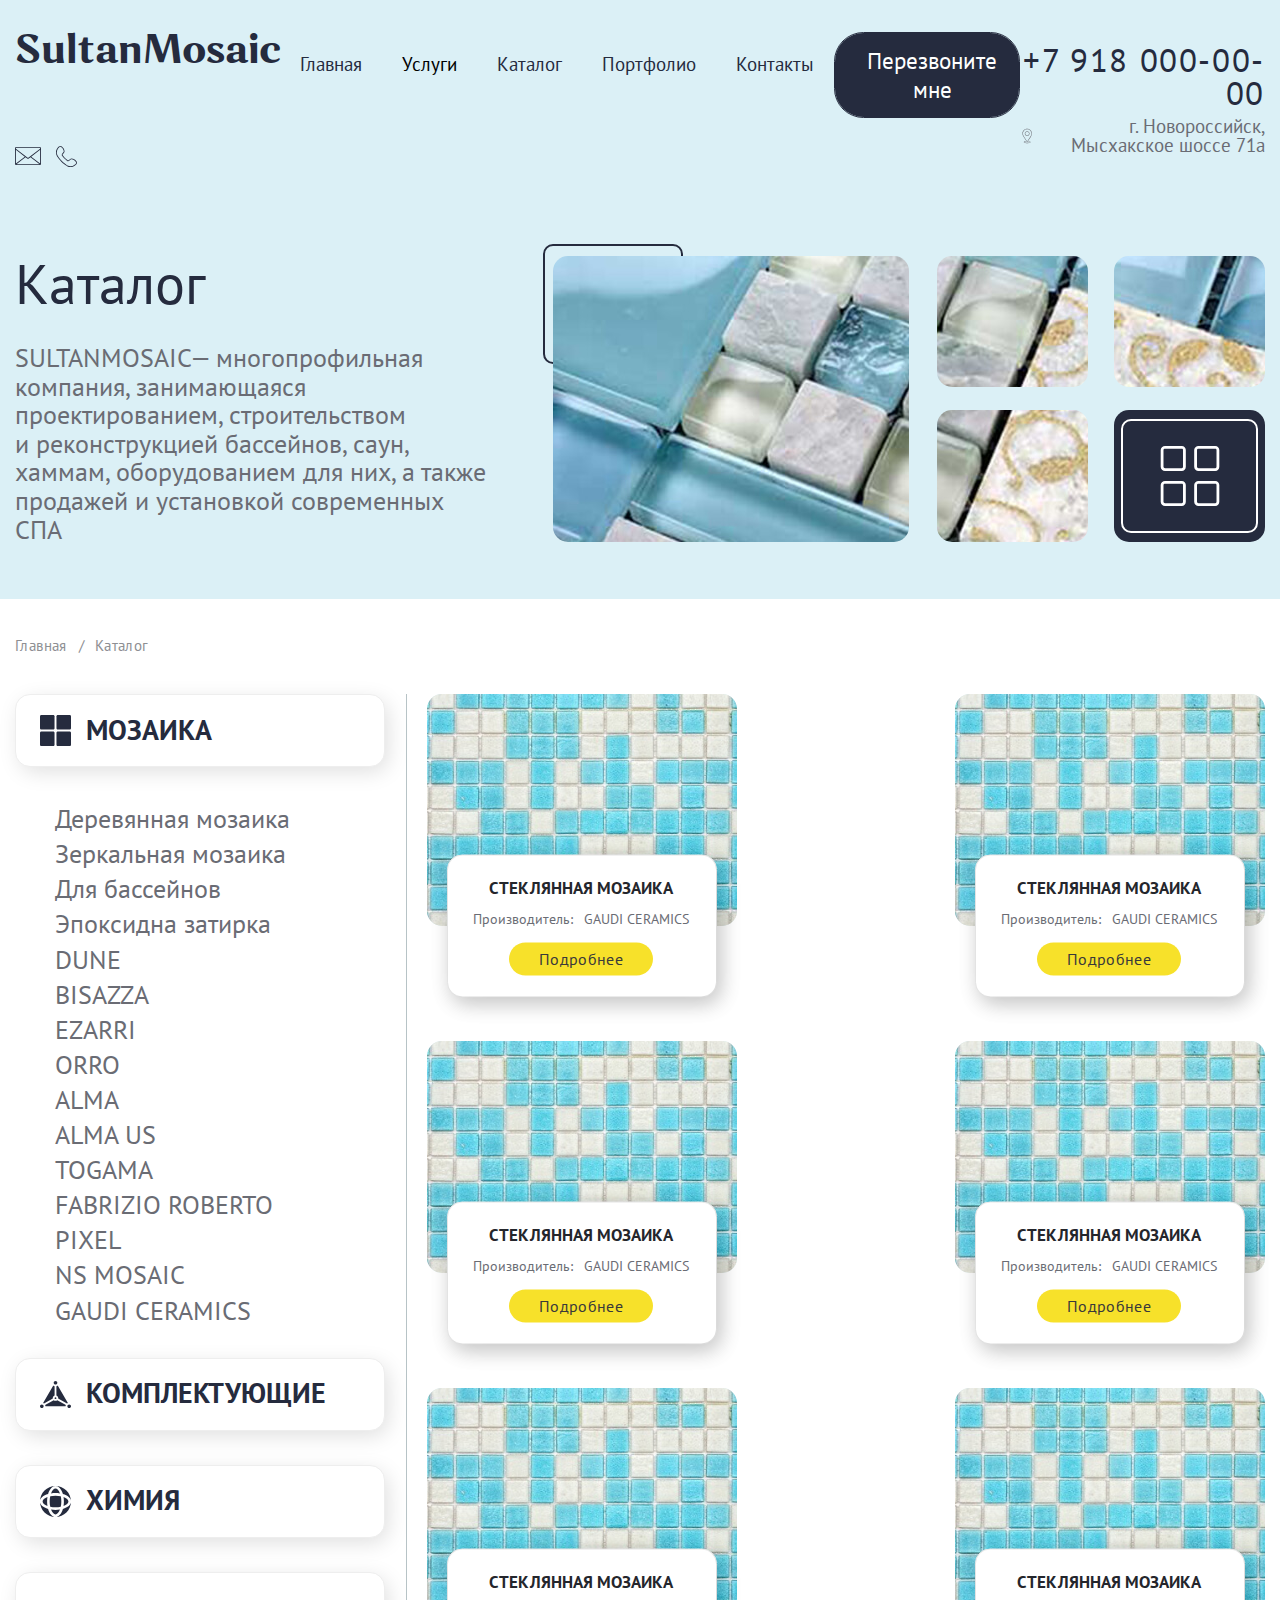
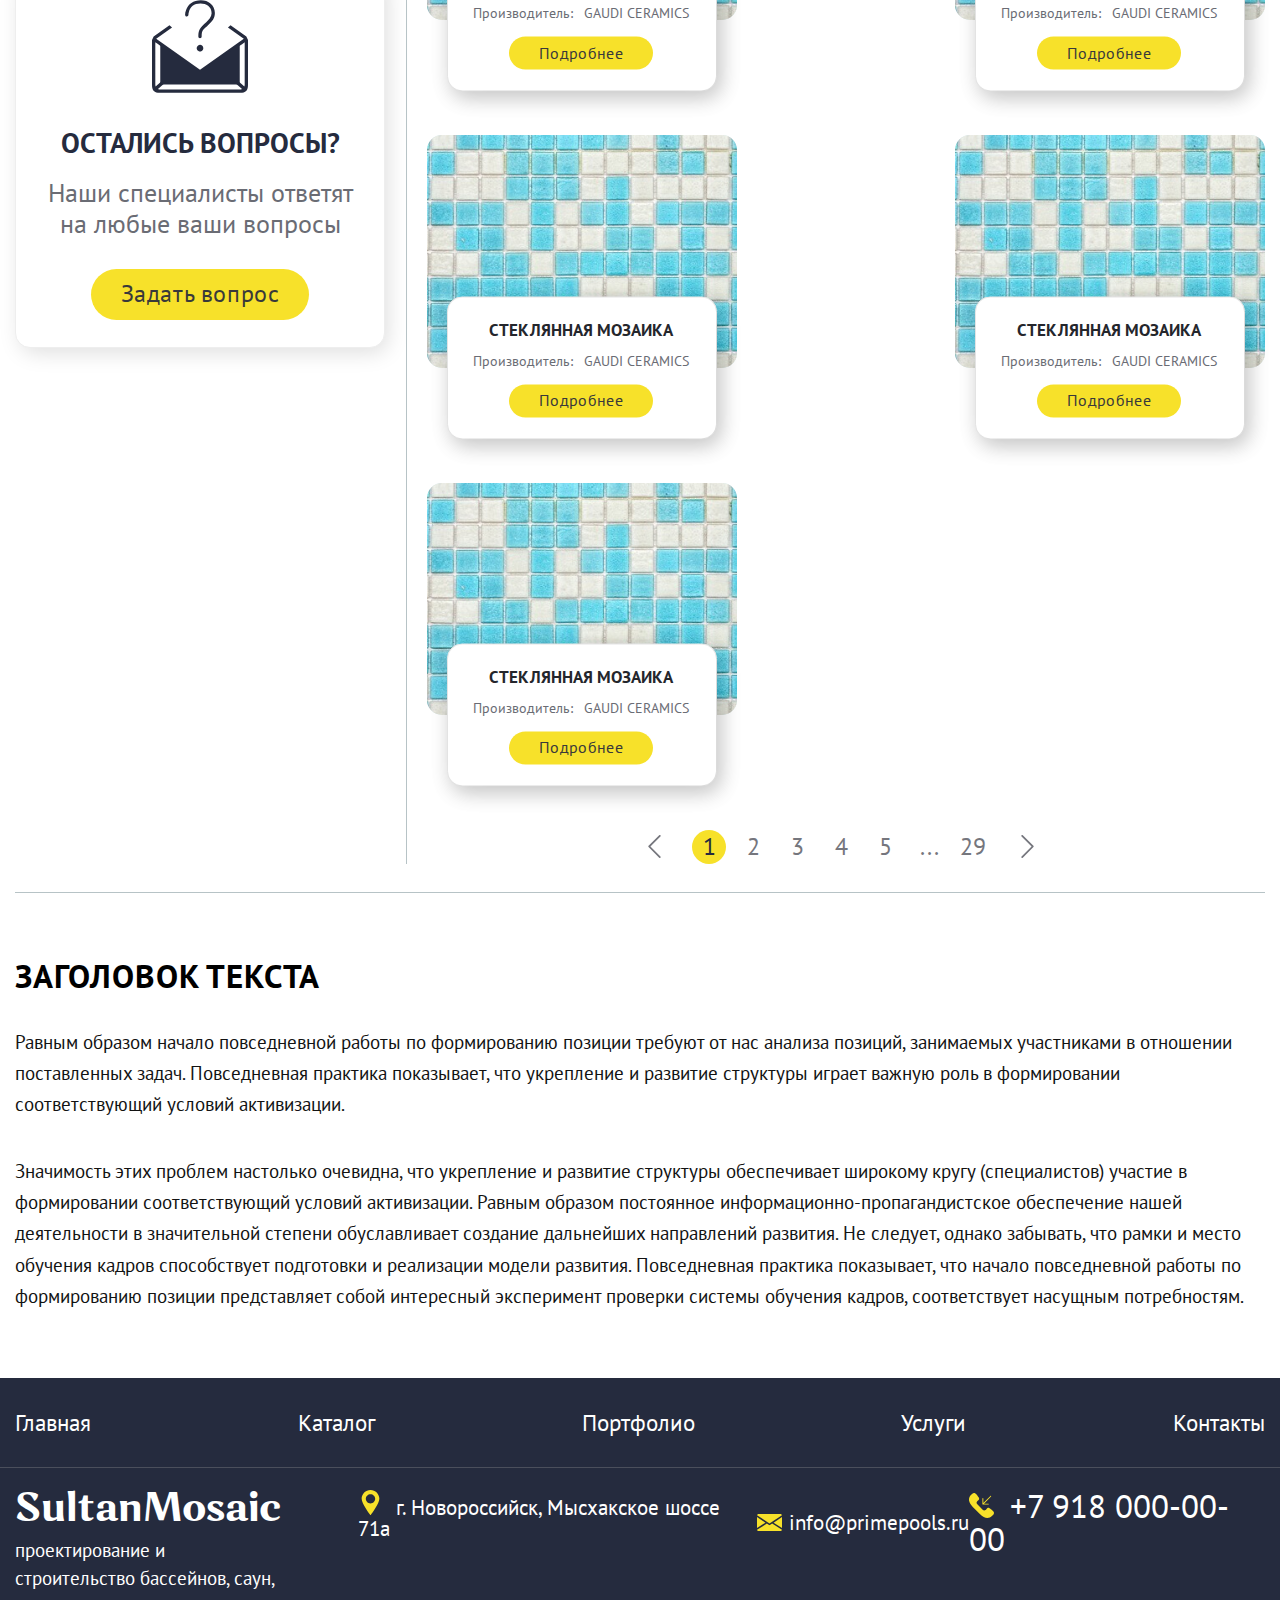
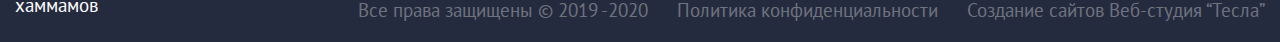
==== commit 2141a117: "Add files via upload" ====
--- a/catalog.html
+++ b/catalog.html
@@ -158,7 +158,18 @@
         <nav class="header__nav">
             <ul>
                 <li><a href="index.html">Главная</a></li>
-                <li><a href="service.html">Услуги</a></li>
+                <li>
+                    <button class="drop">Услуги</button>
+                    <div class="drop-menu">
+                        <ul>
+                            <li><a href="service.html">Строительство хамамов</a></li>
+                            <li><a href="service.html">Строительство бассейнов из бетона</a></li>
+                            <li><a href="service.html">Обслуживание бассейнов</a></li>
+                            <li><a href="service.html">Строительство SPA-бассейнов</a></li>
+                            <li><a href="service.html">Поликарбонатные перекрытия</a></li>
+                        </ul>
+                    </div>
+                </li>
                 <li><a href="catalog.html">Каталог</a></li>
                 <li><a href="portfolio.html">Портфолио</a></li>
                 <li><a href="contacts.html">Контакты</a></li>
@@ -231,7 +242,101 @@
             </svg>
         </a>
     </div>
-</header>            <div class="first-screen__row container">
+</header>
+<div id="headerSticky" class="header-sticky">
+<div class="header container">
+    <div class="header__top">
+        <div class="header__logo logo">
+            <a href="index.html">SultanMosaic</a>
+        </div>
+        <nav class="header__nav">
+            <ul>
+                <li><a href="index.html">Главная</a></li>
+                <li>
+                    <button class="drop">Услуги</button>
+                    <div class="drop-menu-sticky">
+                        <ul>
+                            <li><a href="service.html">Строительство хамамов</a></li>
+                            <li><a href="service.html">Строительство бассейнов из бетона</a></li>
+                            <li><a href="service.html">Обслуживание бассейнов</a></li>
+                            <li><a href="service.html">Строительство SPA-бассейнов</a></li>
+                            <li><a href="service.html">Поликарбонатные перекрытия</a></li>
+                        </ul>
+                    </div>
+                </li>
+                <li><a href="catalog.html">Каталог</a></li>
+                <li><a href="portfolio.html">Портфолио</a></li>
+                <li><a href="contacts.html">Контакты</a></li>
+            </ul>
+        </nav>
+        <button class="header__callback-btn slide-in popup-callback-open-btn">
+            <svg version="1.1" xmlns="http://www.w3.org/2000/svg" xmlns:xlink="http://www.w3.org/1999/xlink" x="0px" y="0px" viewBox="0 0 53.942 53.942" style="enable-background:new 0 0 53.942 53.942;" xml:space="preserve">
+                <path d="M53.364,40.908c-2.008-3.796-8.981-7.912-9.288-8.092c-0.896-0.51-1.831-0.78-2.706-0.78c-1.301,0-2.366,0.596-3.011,1.68
+                    c-1.02,1.22-2.285,2.646-2.592,2.867c-2.376,1.612-4.236,1.429-6.294-0.629L17.987,24.467c-2.045-2.045-2.233-3.928-0.632-6.291
+                    c0.224-0.309,1.65-1.575,2.87-2.596c0.778-0.463,1.312-1.151,1.546-1.995c0.311-1.123,0.082-2.444-0.652-3.731
+                    c-0.173-0.296-4.291-7.27-8.085-9.277c-0.708-0.375-1.506-0.573-2.306-0.573c-1.318,0-2.558,0.514-3.49,1.445L4.7,3.986
+                    c-4.014,4.013-5.467,8.562-4.321,13.52c0.956,4.132,3.742,8.529,8.282,13.068l14.705,14.705c5.746,5.746,11.224,8.66,16.282,8.66
+                    c0,0,0,0,0,0c3.721,0,7.188-1.581,10.306-4.698l2.537-2.537C54.033,45.163,54.383,42.833,53.364,40.908z"/>
+                <path d="M29.56,24.926c0.122,0.051,0.252,0.077,0.382,0.077h12c0.552,0,1-0.447,1-1s-0.448-1-1-1h-9.586L47.649,7.71
+                    c0.391-0.391,0.391-1.023,0-1.414s-1.023-0.391-1.414,0L30.942,21.589v-9.586c0-0.553-0.448-1-1-1s-1,0.447-1,1v12
+                    c0,0.13,0.027,0.26,0.077,0.382C29.121,24.63,29.316,24.825,29.56,24.926z"/>
+            </svg>
+            Перезвоните мне
+        </button>
+        <div class="header__info">
+            <a href="tel:+79180000000" class="header__phone">+7 918 000-00-00</a>
+            <p class="header__address">
+                <svg version="1.1" xmlns="http://www.w3.org/2000/svg"
+                     xmlns:xlink="http://www.w3.org/1999/xlink" x="0px" y="0px" viewBox="0 0 512 512"
+                     style="enable-background:new 0 0 512 512;" xml:space="preserve">
+                    <path d="M308.25,446.677c-4.608-0.563-8.926,2.765-9.489,7.45c-0.563,4.685,2.773,8.934,7.458,9.498
+                        c34.944,4.207,48.461,11.196,51.669,14.276c-6.221,6.545-42.871,17.033-101.888,17.033s-95.667-10.487-101.888-17.033
+                        c3.191-3.063,16.623-10.018,51.319-14.234c4.685-0.563,8.021-4.821,7.45-9.498c-0.572-4.676-4.872-7.987-9.498-7.441
+                        c-44.356,5.385-66.85,15.863-66.85,31.138C136.533,511.044,243.772,512,256,512c12.228,0,119.467-0.956,119.467-34.133
+                        C375.467,462.549,352.853,452.053,308.25,446.677z"/>
+                    <path d="M256,85.333c-47.053,0-85.333,38.281-85.333,85.333S208.947,256,256,256s85.333-38.281,85.333-85.333
+                        S303.053,85.333,256,85.333z M256,238.933c-37.64,0-68.267-30.626-68.267-68.267c0-37.641,30.626-68.267,68.267-68.267
+                        s68.267,30.626,68.267,68.267C324.267,208.307,293.641,238.933,256,238.933z"/>
+                    <path d="M256,0C161.894,0,85.333,76.561,85.333,170.667c0,53.171,34.176,104.934,35.576,107.034l127.94,196.292
+                        c1.579,2.415,4.267,3.874,7.151,3.874c2.884,0,5.572-1.459,7.151-3.874L390.724,278.4c1.468-2.202,35.942-54.562,35.942-107.733
+                        C426.667,76.561,350.106,0,256,0z M376.474,269.005L256,453.709L135.151,268.297c-0.324-0.486-32.751-49.579-32.751-97.63
+                        c0-84.693,68.907-153.6,153.6-153.6s153.6,68.907,153.6,153.6C409.6,218.598,376.849,268.442,376.474,269.005z"/>
+                </svg>
+                г. Новороссийск, Мысхакское шоссе 71а
+            </p>
+        </div>
+    </div>
+    <div class="header__bottom">
+        <a href="">
+            <svg version="1.1" width="26px" xmlns="http://www.w3.org/2000/svg" xmlns:xlink="http://www.w3.org/1999/xlink" x="0px" y="0px" viewBox="0 0 480 480" style="enable-background:new 0 0 480 480;" xml:space="preserve">
+                <path d="M456,72H24C10.745,72,0,82.745,0,96v288c-0.015,5.043,1.579,9.959,4.552,14.032C9.058,404.285,16.293,407.993,24,408h432
+                    c7.696-0.005,14.922-3.7,19.432-9.936c2.98-4.083,4.581-9.009,4.568-14.064V96C480,82.745,469.255,72,456,72z M16,379.416V124.608
+                    L180.92,252L16,379.416z M25.88,392L194,262.112l31.336,24.192c8.639,6.668,20.689,6.668,29.328,0L286,262.112L454.12,392H25.88z
+                     M464,379.416L299.08,252L464,124.608V379.416z M464,104.392L244.888,273.64c-2.88,2.223-6.896,2.223-9.776,0L16,104.392V96
+                    c0-4.418,3.582-8,8-8h432c4.418,0,8,3.582,8,8V104.392z"/>
+            </svg>
+        </a>
+        <a href="">
+            <svg version="1.1" width="21px" xmlns="http://www.w3.org/2000/svg" xmlns:xlink="http://www.w3.org/1999/xlink" x="0px" y="0px" viewBox="0 0 512 512" style="enable-background:new 0 0 512 512;" xml:space="preserve">
+                <path d="M511.576,402.975c-3.495-36.288-45.168-65.404-49.7-68.45c-4.483-3.209-44.825-31.284-80.563-31.284
+                    c-15.102,0-27.727,4.708-37.921,14.381l-0.974,1.05c-11.765,13.773-35.557,34.151-49.256,34.151c-0.917,0-1.7-0.105-2.411-0.337
+                    c-7.754-5.701-46.081-34.235-71.453-59.617c-20.388-20.388-53.266-63.131-59.879-71.792c-3.447-11.116,16.969-37.357,34.11-52.178
+                    l0.96-0.945C232.82,127.465,179.63,53.19,177.562,50.354C176.187,48.301,143.409,0,103.931,0C90.352,0,78.091,5.29,68.14,15.126
+                    c-4.608,3.782-112.091,94.081-47.169,226.941c3.242,6.666,7.291,13.379,12.734,21.143c15.933,22.756,57.205,79.89,96.286,118.966
+                    c37.104,37.109,95.193,79.356,118.446,95.79c7.979,5.646,14.902,9.826,21.797,13.188C298.686,504.991,327.392,512,355.553,512
+                    c82.941,0,133.968-59.435,140.959-68.097C507.818,432.205,513.027,418.063,511.576,402.975z M482.202,430.572l-0.678,0.561
+                    c-4.975,6.255-50.779,60.901-125.971,60.901h-0.019c-25.162,0-50.984-6.145-76.743-18.674c-5.916-2.874-11.97-6.45-19.061-11.464
+                    c-22.842-16.148-79.871-57.549-115.911-93.598c-37.987-37.988-78.458-94-94.095-116.335c-4.846-6.904-8.394-12.763-11.178-18.483
+                    C-18.683,116.357,70.217,38.718,81.199,29.653c6.914-6.799,14.348-10.099,22.732-10.099c24.189,0,49.619,30.09,57.592,41.989
+                    c12.896,17.743,41.406,69.045,18.827,92.908c-2.13,1.843-52.049,45.436-38.441,75.507l1.127,1.891
+                    c4.035,5.3,40.065,52.484,62.434,74.848c27.769,27.77,69.992,58.843,74.719,62.3l1.676,0.983
+                    c3.452,1.595,7.257,2.397,11.307,2.397c28.758,0,62.687-39.334,64.052-40.938c6.054-5.739,14.157-8.642,24.089-8.642
+                    c30.157,0,67.615,26.509,69.41,27.789c0.387,0.258,38.704,26.423,41.382,54.26C493.026,414.424,489.789,422.837,482.202,430.572z"
+                />
+            </svg>
+        </a>
+    </div>
+</div></div>            <div class="first-screen__row container">
                 <div class="first-screen__left">
                     <h1 class="first-screen__title">Каталог</h1>
                     <p class="first-screen__content">SULTANMOSAIC&mdash; многопрофильная компания, занимающаяся
@@ -402,7 +507,7 @@
                                 </ul>
                             </nav>
                         </div>
-                        <div class="catalog__questions flying-block">
+                        <div class="catalog__questions">
                             <svg viewBox="0 0 58 56" xmlns="http://www.w3.org/2000/svg">
                                 <path d="M58 23.9998V55.9998H4.77002C1.38002 55.9598 0.01 54.5898 0 51.2498V23.9998L1 21.9998L10.5601 15.1997L12.12 16.4497L2.53003 23.3398L29 42.0598L55.47 23.3398L45.88 16.4497L47.4399 15.1997L57 21.9998L58 23.9998ZM56 25.4097C55.19 25.9897 54.16 26.7398 53 27.5698C46.91 31.9598 36.81 39.1897 32.04 42.4597C31.8174 42.6141 31.6037 42.781 31.4 42.9597C31.088 43.2824 30.7154 43.5403 30.3036 43.7188C29.8918 43.8972 29.4488 43.9927 29 43.9998C28.5539 44.0001 28.1125 43.9089 27.7031 43.7317C27.2937 43.5545 26.9251 43.2952 26.62 42.9697C26.436 42.8111 26.2423 42.6643 26.04 42.5298C21.33 39.2598 11.14 31.9598 5 27.5598C3.84 26.7298 2.8 25.9797 2 25.4097V50.9998C2.00208 51.3762 2.07322 51.7491 2.20996 52.0999C3.00996 51.4199 3.99999 50.5699 5.10999 49.6199C8.30999 46.8699 12.5801 43.2198 16.5601 39.7998L18.3199 41.0398L6.70996 50.9697L3.59998 53.6396C4.03032 53.872 4.51097 53.9957 5 53.9998H53C53.489 53.9957 53.9697 53.872 54.4 53.6396L51.29 50.9697L39.6801 41.0398L41.4399 39.7998C45.4199 43.2198 49.69 46.8699 52.89 49.6199C54 50.5699 54.99 51.4199 55.78 52.0999C55.9248 51.7512 55.9995 51.3773 56 50.9998V25.4097V25.4097ZM53.23 55.9998H58V51.2297C57.99 54.5797 56.63 55.9598 53.23 55.9998ZM31 28.9998C31 29.3953 30.8827 29.7819 30.663 30.1108C30.4432 30.4397 30.1308 30.696 29.7654 30.8474C29.3999 30.9988 28.9978 31.0386 28.6099 30.9614C28.2219 30.8843 27.8655 30.6938 27.5858 30.4141C27.3061 30.1344 27.1156 29.7779 27.0385 29.3899C26.9613 29.0019 27.0008 28.5998 27.1522 28.2344C27.3036 27.8689 27.56 27.5567 27.8889 27.3369C28.2178 27.1172 28.6044 26.9998 29 26.9998C29.5299 27.0013 30.0377 27.2127 30.4125 27.5874C30.7872 27.9621 30.9984 28.4698 31 28.9998ZM34.28 14.6897C30.77 18.1997 30.09 17.7898 30 21.9998C30 22.265 29.8947 22.5193 29.7072 22.7068C29.5196 22.8943 29.2652 22.9998 29 22.9998C28.7348 22.9998 28.4804 22.8943 28.2928 22.7068C28.1053 22.5193 28 22.265 28 21.9998C28.01 17.5898 29.2 16.5398 32.76 13.3198C34.3 11.8598 35.99 10.0399 36.01 7.86987C36.04 3.70987 32.59 1.96971 29.37 1.94971C25.3 1.91971 23.09 3.79985 22.3 7.09985C22.0987 7.71297 21.9973 8.35442 22 8.99976V8.99976C21.9792 9.24701 21.8673 9.47766 21.6859 9.64697C21.5045 9.81629 21.2666 9.91228 21.0186 9.91602C20.7705 9.91976 20.5299 9.83101 20.3435 9.66724C20.1571 9.50347 20.0382 9.2763 20.01 9.02979H19.99C19.9743 7.98455 20.1823 6.94801 20.6 5.98975C21.84 2.31975 24.94 0.00976562 29.49 0.00976562C34.14 0.00976562 37.99 2.89975 37.99 7.73975C37.99 10.8797 36.42 12.6797 34.28 14.6897Z"
                                       fill="black"/>
@@ -410,7 +515,7 @@
                             </svg>
                             <p class="catalog__title">остались вопросы?</p>
                             <p class="catalog__subtitle">Наши специалисты ответят на&nbsp;любые ваши вопросы</p>
-                            <button class="catalog__button catalog__button_big yellow-button" data-text="Задать вопрос">
+                            <button class="catalog__button catalog__button_big yellow-button popup-callback-open-btn" data-text="Задать вопрос">
                                 <span>Задать вопрос</span></button>
                         </div>
                     </div>
@@ -558,18 +663,29 @@
         </div>
 <footer class="footer">
     <div class="footer__row">
-        <div class="container-small">
+        <div class="container">
             <ul class="footer__menu">
                 <li><a href="index.html">Главная</a></li>
                 <li><a href="catalog.html">Каталог</a></li>
                 <li><a href="portfolio.html">Портфолио</a></li>
-                <li><a href="service.html">Услуги</a></li>
+                <li>
+                    <button class="drop">Услуги</button>
+                    <div class="footer__drop-menu">
+                        <ul>
+                            <li><a href="service.html">Строительство хамамов</a></li>
+                            <li><a href="service.html">Строительство бассейнов из бетона</a></li>
+                            <li><a href="service.html">Обслуживание бассейнов</a></li>
+                            <li><a href="service.html">Строительство SPA-бассейнов</a></li>
+                            <li><a href="service.html">Поликарбонатные перекрытия</a></li>
+                        </ul>
+                    </div>
+                </li>
                 <li><a href="contacts.html">Контакты</a></li>
             </ul>
         </div>
     </div>
     <div class="footer__row">
-        <div class="container-small">
+        <div class="container">
             <div class="footer__left">
                 <div class="footer__logo logo">
                     <a href="index.html">SultanMosaic</a>
--- a/css/style.css
+++ b/css/style.css
@@ -27,6 +27,21 @@
   font-family: "PT sans cursive tall";
   src: url(../fonts/PT_Sans/PTS56F.ttf);
 }
+.page {
+  display: flex;
+  flex-direction: column;
+  min-height: 100vh;
+}
+
+.content {
+  flex-grow: 1;
+  display: flex;
+  flex-direction: column;
+}
+.content > div {
+  width: 100%;
+}
+
 .reversed {
   transform: scale(-1, 1);
 }
@@ -590,15 +605,27 @@
 }
 .header__nav > ul > li {
   color: #252b3e;
+  cursor: pointer;
+  position: relative;
+}
+.header__nav > ul > li > a, .header__nav > ul > li > button {
+  background-color: transparent;
   font-size: 1.85rem;
-  cursor: pointer;
-}
-.header__nav > ul > li > a {
   display: block;
   padding: 20px;
-}
-.header__nav > ul > li > a:hover {
-  font-family: "PT sans bold";
+  z-index: 750;
+}
+.header__nav > ul > li > a:hover, .header__nav > ul > li > button:hover {
+  font-family: "PT sans bold";
+}
+.header__nav > ul > li > a:hover + .drop-menu > ul, .header__nav > ul > li > button:hover + .drop-menu > ul {
+  max-height: 200px;
+}
+.header__nav > ul > li > a:hover + .drop-menu:before, .header__nav > ul > li > button:hover + .drop-menu:before {
+  height: 115%;
+}
+.header__nav > ul > li > a:hover + .drop-menu:after, .header__nav > ul > li > button:hover + .drop-menu:after {
+  width: 10px;
 }
 .header__callback-btn {
   color: #ffffff;
@@ -658,10 +685,143 @@
   fill: #252b3e;
 }
 
+.drop-menu {
+  position: absolute;
+  z-index: 700;
+  left: 0;
+  top: 100%;
+  width: -webkit-max-content;
+  width: max-content;
+}
+.drop-menu > ul {
+  transition: all 0.2s linear;
+  overflow: hidden;
+  max-height: 0;
+}
+.drop-menu::before {
+  content: "";
+  position: absolute;
+  left: 0;
+  top: -35px;
+  height: 0;
+  width: 1px;
+  display: block;
+  transition: all 0.2s linear;
+}
+.drop-menu::after {
+  content: "";
+  position: absolute;
+  left: 0;
+  top: -36px;
+  height: 1px;
+  width: 0;
+  background-color: #252b3e;
+  display: block;
+  transition: all 0.05s linear;
+}
+.drop-menu a {
+  background-color: transparent;
+  font-size: 1.85rem;
+  display: block;
+  padding: 5px 20px;
+  position: relative;
+}
+.drop-menu a:hover {
+  font-family: "PT sans bold";
+}
+.drop-menu a::before {
+  content: "";
+  position: absolute;
+  left: 0;
+  top: 50%;
+  transform: translateY(-50%);
+  height: 1px;
+  width: 10px;
+  background-color: #252b3e;
+  display: block;
+}
+.drop-menu:hover > ul {
+  max-height: 200px;
+}
+.drop-menu:hover:before {
+  height: 115%;
+}
+.drop-menu:hover:after {
+  width: 10px;
+}
+
+.header-sticky {
+  position: fixed;
+  top: -500px;
+  width: 100%;
+  background-color: #ffffff;
+  z-index: 800;
+  transition: top 0.5s linear;
+}
+.header-sticky .drop-menu-sticky {
+  left: -20px;
+  background-color: #ffffff;
+  position: absolute;
+  z-index: 700;
+  top: 100%;
+  width: -webkit-max-content;
+  width: max-content;
+  border-radius: 15px;
+}
+.header-sticky .drop-menu-sticky:hover > ul {
+  padding: 20px;
+  max-height: 200px;
+}
+.header-sticky .drop-menu-sticky:before {
+  content: "";
+  position: absolute;
+  z-index: -2;
+  border-radius: 15px;
+  transition: all 0.25s ease-out;
+  top: 0;
+  left: 0;
+  width: 100%;
+  height: 100%;
+  box-shadow: 4px 5.7px 21px 0 rgba(0, 0, 0, 0.13);
+}
+.header-sticky .drop-menu-sticky > ul {
+  transition: all 0.2s linear;
+  overflow: hidden;
+  max-height: 0;
+  padding: 0 20px;
+}
+.header-sticky .drop-menu-sticky > ul a {
+  background-color: transparent;
+  font-size: 1.85rem;
+  display: block;
+  padding: 5px 20px;
+  position: relative;
+}
+.header-sticky .drop-menu-sticky > ul a:hover {
+  font-family: "PT sans bold";
+}
+.header-sticky .drop-menu-sticky > ul a::before {
+  content: "";
+  position: absolute;
+  left: 0;
+  top: 50%;
+  transform: translateY(-50%);
+  height: 1px;
+  width: 10px;
+  background-color: #252b3e;
+  display: block;
+}
+.header-sticky .header__nav > ul > li > button:hover {
+  font-family: "PT sans bold";
+}
+.header-sticky .header__nav > ul > li > button:hover + .drop-menu-sticky > ul {
+  max-height: 200px;
+  padding: 20px;
+}
+
 .footer {
   background-color: #252b3e;
   color: #ffffff;
-  padding-bottom: 18px;
 }
 .footer svg {
   width: 25px;
@@ -690,14 +850,23 @@
   align-items: center;
   flex-grow: 1;
 }
-.footer__menu > li > a {
+.footer__menu > li {
+  position: relative;
+}
+.footer__menu > li > a, .footer__menu > li > button {
+  color: #ffffff;
   display: inline-block;
+  background-color: transparent;
   padding-top: 8px;
   padding-bottom: 8px;
   font-size: 2.3rem;
 }
-.footer__menu > li > a:hover {
+.footer__menu > li > a:hover, .footer__menu > li > button:hover {
   color: #f7e12a;
+}
+.footer__menu > li > a:hover + .footer__drop-menu > ul, .footer__menu > li > button:hover + .footer__drop-menu > ul {
+  max-height: 200px;
+  padding: 20px;
 }
 .footer__left {
   margin-right: 73px;
@@ -735,6 +904,52 @@
 .footer__bottom-text {
   font-size: 19px;
   color: #6f737e !important;
+}
+
+.footer__drop-menu {
+  position: absolute;
+  z-index: 700;
+  left: 50%;
+  transform: translateX(-50%);
+  bottom: 100%;
+  width: -webkit-max-content;
+  width: max-content;
+  background-color: #ffffff;
+  border-radius: 15px;
+}
+.footer__drop-menu:before {
+  content: "";
+  position: absolute;
+  z-index: -2;
+  border-radius: 15px;
+  transition: all 0.25s ease-out;
+  top: 0;
+  left: 0;
+  width: 100%;
+  height: 100%;
+  box-shadow: 4px 5.7px 21px 0 rgba(0, 0, 0, 0.13);
+}
+.footer__drop-menu > ul {
+  transition: all 0.2s linear;
+  border-radius: 15px;
+  padding: 0 20px;
+  overflow: hidden;
+  max-height: 0;
+  color: #252b3e;
+}
+.footer__drop-menu a {
+  background-color: transparent;
+  font-size: 1.85rem;
+  display: block;
+  padding: 5px 20px;
+  position: relative;
+}
+.footer__drop-menu a:hover {
+  font-family: "PT sans bold";
+}
+.footer__drop-menu:hover > ul {
+  max-height: 200px;
+  padding: 20px;
 }
 
 .first-screen {
@@ -910,9 +1125,10 @@
 }
 .first-screen-main__block-right p {
   font-size: 1.6rem;
-  line-height: 150%;
+  line-height: 130%;
   margin-top: 12px;
   color: #6a6c74;
+  margin-bottom: 12px;
 }
 .first-screen-main__button-switcher {
   position: absolute;
@@ -1329,7 +1545,6 @@
 }
 .full-portfolio__item {
   width: 25%;
-  cursor: pointer;
   overflow: hidden;
   flex: 1 1 auto;
   position: relative;
@@ -1971,7 +2186,7 @@
   bottom: 8%;
   right: 14%;
   border-radius: 50%;
-  background-color: #f7e12a;
+  background-color: transparent;
   color: #24262c;
   font-size: 3.1rem;
   text-align: center;
@@ -2063,6 +2278,24 @@
   margin-top: 44px;
 }
 
+a.map-block__link {
+  background: linear-gradient(to right, #20323f 0%, #fff 10%, #20323f 15%);
+  -webkit-background-clip: text;
+          background-clip: text;
+  -webkit-text-fill-color: transparent;
+  transition: all 1s;
+  background-position: 0px;
+}
+a.map-block__link:nth-of-type(1):hover {
+  background-position: 260px;
+}
+a.map-block__link:nth-of-type(2):hover {
+  background-position: 300px;
+}
+a.map-block__link:nth-of-type(3):hover {
+  background-position: 220px;
+}
+
 .map {
   width: 100%;
   height: 720px;
@@ -2132,6 +2365,24 @@
   flex-direction: column;
   align-items: center;
   padding: 27px;
+  border-radius: 15px;
+  border: 1px solid #eeeeee;
+  background-color: #ffffff;
+  box-shadow: none;
+  transform-style: flat;
+  position: relative;
+}
+.catalog__questions:before {
+  content: "";
+  position: absolute;
+  z-index: -2;
+  border-radius: 15px;
+  transition: all 0.25s ease-out;
+  top: 0;
+  left: 0;
+  width: 100%;
+  height: 100%;
+  box-shadow: 4px 5.7px 21px 0 rgba(0, 0, 0, 0.13);
 }
 .catalog__questions svg {
   width: 96px;
@@ -2252,6 +2503,16 @@
   display: flex;
   flex-direction: column;
   align-items: center;
+  transition: all 0.25s linear;
+}
+.catalog-item__block:hover {
+  background-color: #252b3e;
+}
+.catalog-item__block:hover .catalog-item__name {
+  color: #f7e12a;
+}
+.catalog-item__block:hover .catalog-item__info * {
+  color: #ffffff;
 }
 .catalog-item__name {
   text-align: center;
@@ -2259,6 +2520,7 @@
   font-family: "PT sans bold";
   color: #24262c;
   text-transform: uppercase;
+  transition: all 0.25s linear;
 }
 .catalog-item__info {
   display: flex;
@@ -2270,6 +2532,7 @@
 .catalog-item__info span {
   font-size: 1.4rem;
   color: #6a6c74;
+  transition: all 0.25s linear;
 }
 .catalog-item__maker {
   text-transform: uppercase;
@@ -2506,4 +2769,80 @@
   white-space: nowrap;
   font-size: 1.5rem;
   letter-spacing: 0.39px;
+}
+
+.thanks {
+  background-color: #dbf0f6;
+  display: flex;
+  align-items: center;
+  flex-grow: 1;
+  flex-direction: column;
+}
+.thanks__top {
+  font-size: 14.15rem;
+  color: #373636;
+  text-transform: uppercase;
+  font-family: "PT sans bold";
+  position: relative;
+  margin-top: 25px;
+}
+.thanks__image {
+  position: absolute;
+  right: 100%;
+  bottom: 40px;
+}
+.thanks__center {
+  font-size: 12rem;
+  color: #5c6264;
+  letter-spacing: 3.36px;
+}
+.thanks__bottom {
+  display: flex;
+  align-items: center;
+}
+.thanks__bottom > span {
+  color: #6a6c74;
+  font-size: 5.15rem;
+  margin-right: 30px;
+}
+.thanks__bottom > a {
+  width: 320px;
+  border-radius: 45.5px;
+  height: 91px;
+  max-height: 91px;
+  font-size: 2.65rem;
+  color: #252b3e;
+}
+
+.error {
+  background-color: #dbf0f6;
+  display: flex;
+  align-items: center;
+  flex-grow: 1;
+  flex-direction: column;
+}
+.error__block {
+  display: flex;
+  align-items: center;
+  margin-bottom: 60px;
+}
+.error__left {
+  margin-right: 49px;
+  text-align: right;
+}
+.error__top {
+  font-size: 6.7rem;
+  color: #6a6c74;
+}
+.error__bottom {
+  font-size: 4.25rem;
+  color: #6a6c74;
+}
+.error__button {
+  width: 320px;
+  border-radius: 45.5px;
+  height: 91px;
+  max-height: 91px;
+  font-size: 2.65rem;
+  color: #252b3e;
 }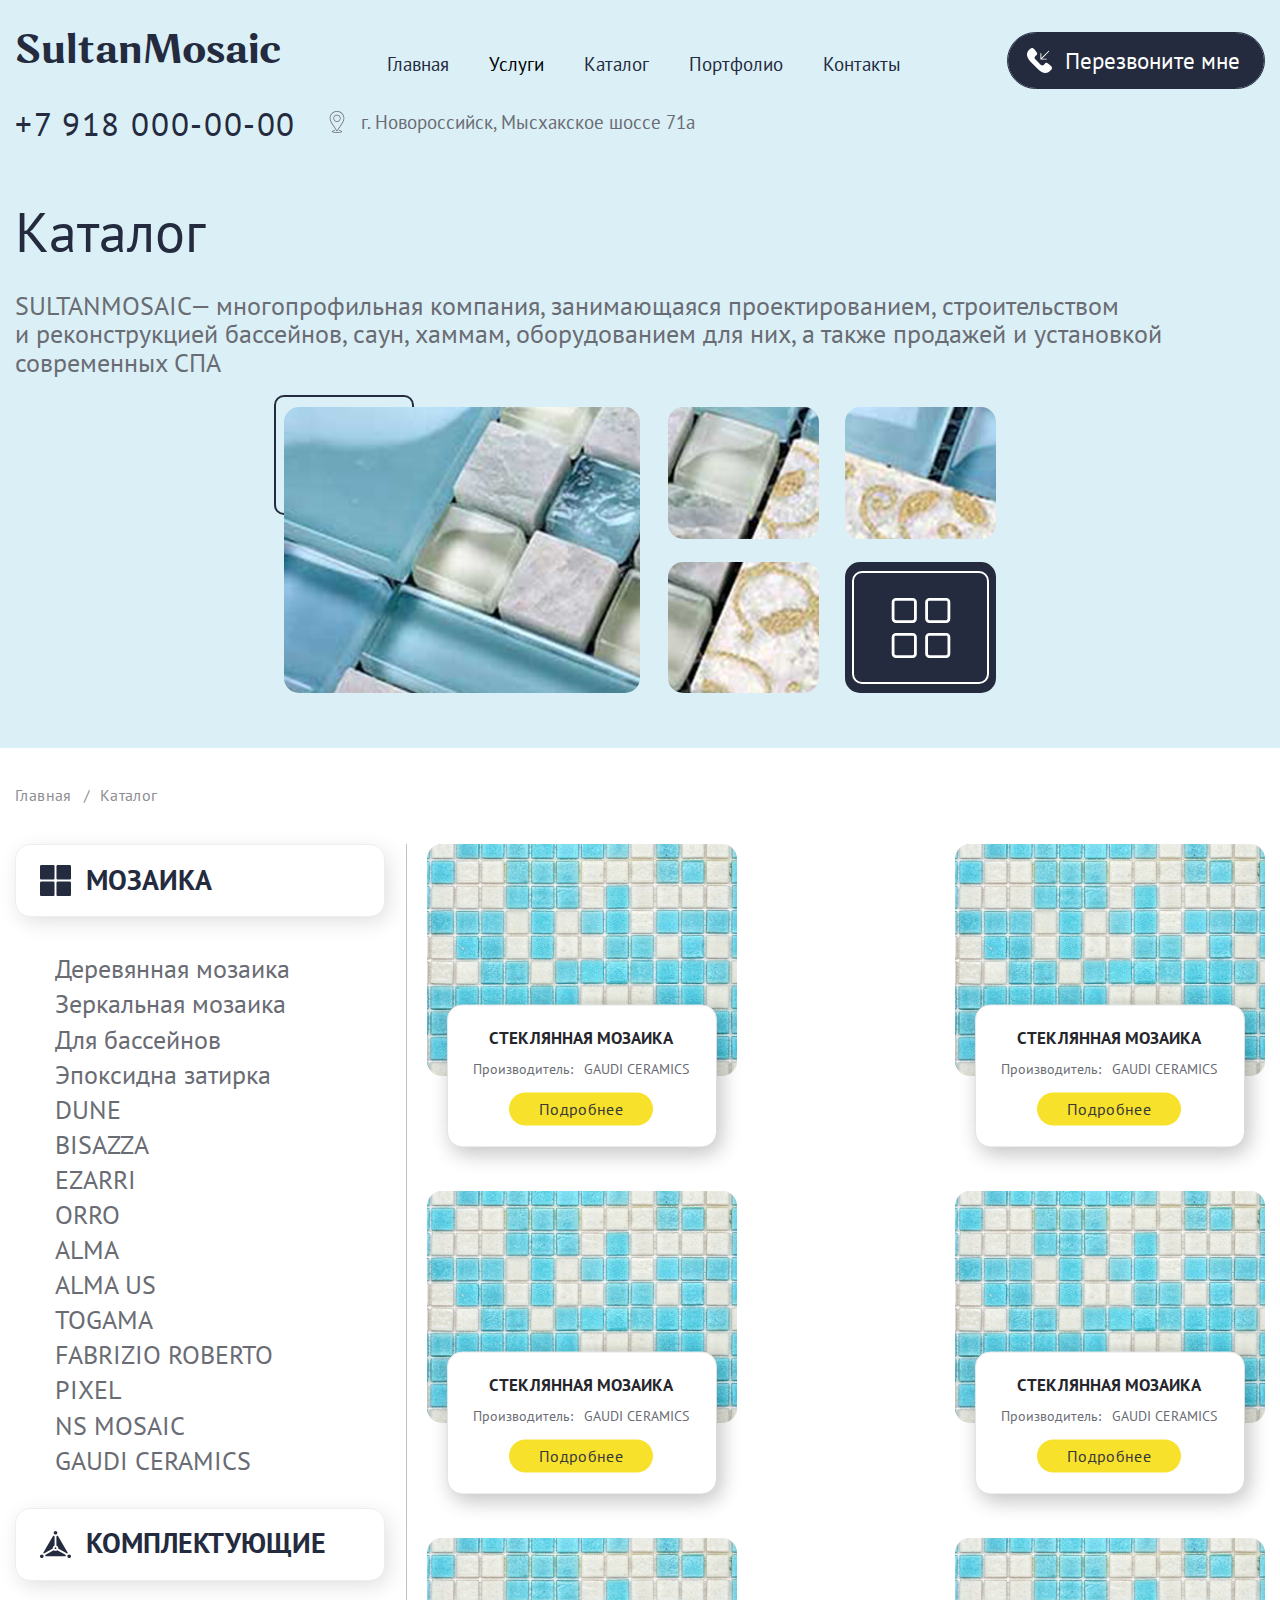
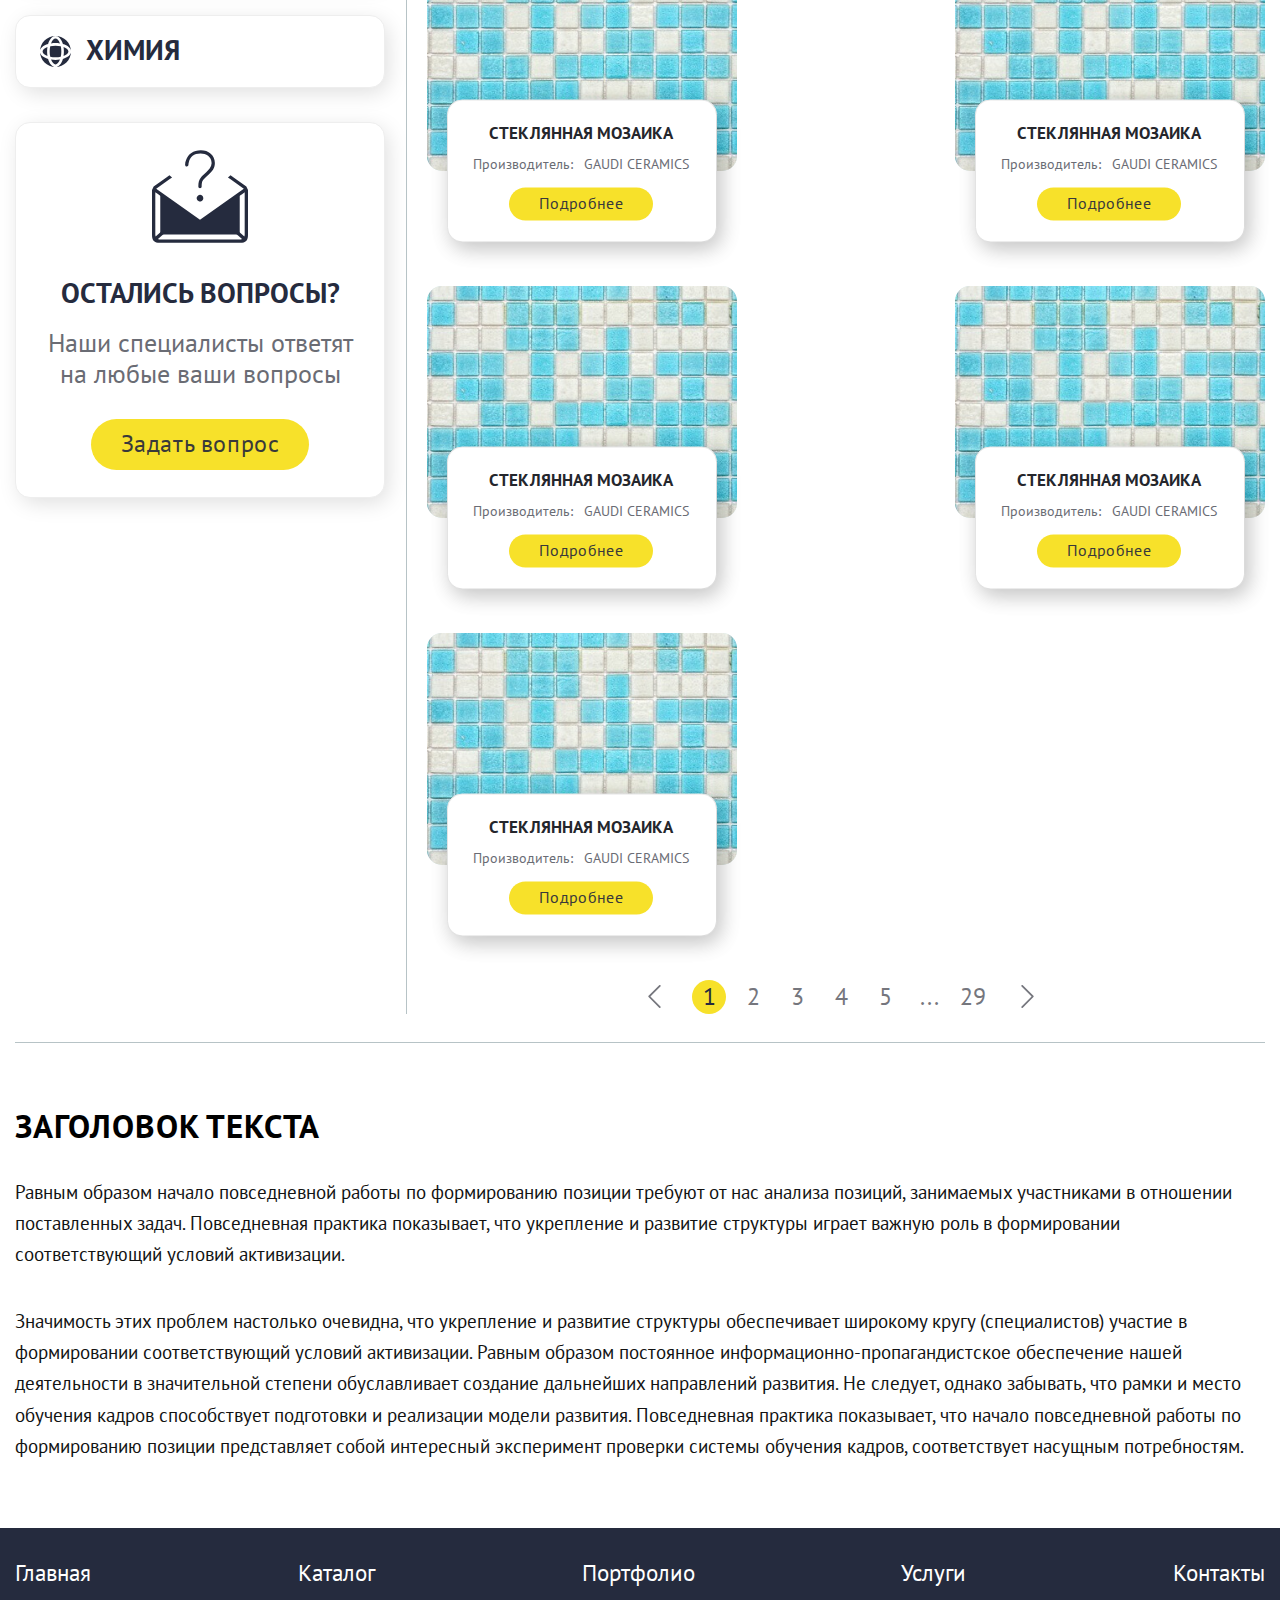
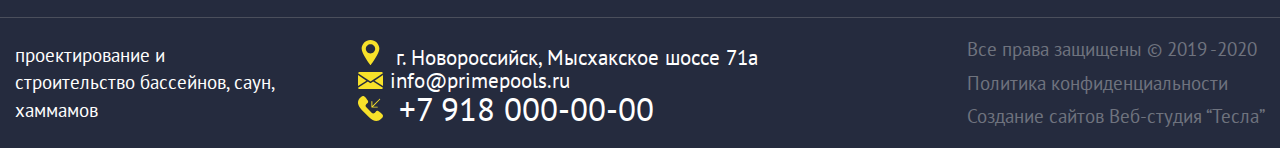
==== commit c6fc2602: "Add files via upload" ====
--- a/catalog.html
+++ b/catalog.html
@@ -211,9 +211,55 @@
                 г. Новороссийск, Мысхакское шоссе 71а
             </p>
         </div>
+        <div class="header__burger">
+            <input id="burger" type="checkbox" class="burger-checkbox-switch">
+            <label for="burger" class="burger-checkbox"><span></span></label>
+            <div class="burger-menu-bg">
+                <label for="burger"></label>
+                <div class="burger-menu">
+                    <div class="header__logo logo burger-menu__logo">
+                        <a href="index.html">SultanMosaic</a>
+                    </div>
+                    <a href="index.html" class="header__link burger-menu__link">Главная</a>
+                    <input type="checkbox" id="mobileMenu" class="burger-menu__open">
+                    <label for="mobileMenu" class="burger-menu__open-list"><span>Услуги</span><i
+                            class="fa fa-chevron-right"></i></label>
+                    <div class="burger-menu__list">
+                        <label for="mobileMenu" class="burger-menu__close-list"><i
+                                class="fa fa-chevron-left"></i><span>Назад</span><span></span></label>
+                        <ul>
+                            <li><a href="service.html">Строительство хамамов</a></li>
+                            <li><a href="service.html">Строительство бассейнов из бетона</a></li>
+                            <li><a href="service.html">Обслуживание бассейнов</a></li>
+                            <li><a href="service.html">Строительство SPA-бассейнов</a></li>
+                            <li><a href="service.html">Поликарбонатные перекрытия</a></li>
+                        </ul>
+                    </div>
+                    <a href="portfolio.html" class="header__link burger-menu__link">Портфолио</a>
+                    <a href="catalog.html" class="header__link burger-menu__link">Каталог</a>
+                    <a href="contacts.html" class="header__link burger-menu__link">Контакты</a>
+                    <button class="header__callback-btn burger-menu__callback-btn slide-in popup-callback-open-btn">
+                        <svg version="1.1" xmlns="http://www.w3.org/2000/svg" xmlns:xlink="http://www.w3.org/1999/xlink" x="0px" y="0px" viewBox="0 0 53.942 53.942" style="enable-background:new 0 0 53.942 53.942;" xml:space="preserve">
+                            <path d="M53.364,40.908c-2.008-3.796-8.981-7.912-9.288-8.092c-0.896-0.51-1.831-0.78-2.706-0.78c-1.301,0-2.366,0.596-3.011,1.68
+                                c-1.02,1.22-2.285,2.646-2.592,2.867c-2.376,1.612-4.236,1.429-6.294-0.629L17.987,24.467c-2.045-2.045-2.233-3.928-0.632-6.291
+                                c0.224-0.309,1.65-1.575,2.87-2.596c0.778-0.463,1.312-1.151,1.546-1.995c0.311-1.123,0.082-2.444-0.652-3.731
+                                c-0.173-0.296-4.291-7.27-8.085-9.277c-0.708-0.375-1.506-0.573-2.306-0.573c-1.318,0-2.558,0.514-3.49,1.445L4.7,3.986
+                                c-4.014,4.013-5.467,8.562-4.321,13.52c0.956,4.132,3.742,8.529,8.282,13.068l14.705,14.705c5.746,5.746,11.224,8.66,16.282,8.66
+                                c0,0,0,0,0,0c3.721,0,7.188-1.581,10.306-4.698l2.537-2.537C54.033,45.163,54.383,42.833,53.364,40.908z"/>
+                            <path d="M29.56,24.926c0.122,0.051,0.252,0.077,0.382,0.077h12c0.552,0,1-0.447,1-1s-0.448-1-1-1h-9.586L47.649,7.71
+                                c0.391-0.391,0.391-1.023,0-1.414s-1.023-0.391-1.414,0L30.942,21.589v-9.586c0-0.553-0.448-1-1-1s-1,0.447-1,1v12
+                                c0,0.13,0.027,0.26,0.077,0.382C29.121,24.63,29.316,24.825,29.56,24.926z"/>
+                        </svg>
+                        Перезвоните мне
+                    </button>
+                    <a href="tel:+79180000000" class="burger-menu__phone">+7 918 000-00-00</a>
+                    <a href="mailto:info@primepools.ru" class="burger-menu__mail">info@primepools.ru</a>
+                </div>
+            </div>
+        </div>
     </div>
     <div class="header__bottom">
-        <a href="">
+        <button class="popup-callback-open-btn">
             <svg version="1.1" width="26px" xmlns="http://www.w3.org/2000/svg" xmlns:xlink="http://www.w3.org/1999/xlink" x="0px" y="0px" viewBox="0 0 480 480" style="enable-background:new 0 0 480 480;" xml:space="preserve">
                 <path d="M456,72H24C10.745,72,0,82.745,0,96v288c-0.015,5.043,1.579,9.959,4.552,14.032C9.058,404.285,16.293,407.993,24,408h432
                     c7.696-0.005,14.922-3.7,19.432-9.936c2.98-4.083,4.581-9.009,4.568-14.064V96C480,82.745,469.255,72,456,72z M16,379.416V124.608
@@ -221,8 +267,8 @@
                      M464,379.416L299.08,252L464,124.608V379.416z M464,104.392L244.888,273.64c-2.88,2.223-6.896,2.223-9.776,0L16,104.392V96
                     c0-4.418,3.582-8,8-8h432c4.418,0,8,3.582,8,8V104.392z"/>
             </svg>
-        </a>
-        <a href="">
+        </button>
+        <button class="popup-callback-open-btn">
             <svg version="1.1" width="21px" xmlns="http://www.w3.org/2000/svg" xmlns:xlink="http://www.w3.org/1999/xlink" x="0px" y="0px" viewBox="0 0 512 512" style="enable-background:new 0 0 512 512;" xml:space="preserve">
                 <path d="M511.576,402.975c-3.495-36.288-45.168-65.404-49.7-68.45c-4.483-3.209-44.825-31.284-80.563-31.284
                     c-15.102,0-27.727,4.708-37.921,14.381l-0.974,1.05c-11.765,13.773-35.557,34.151-49.256,34.151c-0.917,0-1.7-0.105-2.411-0.337
@@ -240,103 +286,150 @@
                     c30.157,0,67.615,26.509,69.41,27.789c0.387,0.258,38.704,26.423,41.382,54.26C493.026,414.424,489.789,422.837,482.202,430.572z"
                 />
             </svg>
-        </a>
+        </button>
     </div>
 </header>
 <div id="headerSticky" class="header-sticky">
-<div class="header container">
-    <div class="header__top">
-        <div class="header__logo logo">
-            <a href="index.html">SultanMosaic</a>
-        </div>
-        <nav class="header__nav">
-            <ul>
-                <li><a href="index.html">Главная</a></li>
-                <li>
-                    <button class="drop">Услуги</button>
-                    <div class="drop-menu-sticky">
-                        <ul>
-                            <li><a href="service.html">Строительство хамамов</a></li>
-                            <li><a href="service.html">Строительство бассейнов из бетона</a></li>
-                            <li><a href="service.html">Обслуживание бассейнов</a></li>
-                            <li><a href="service.html">Строительство SPA-бассейнов</a></li>
-                            <li><a href="service.html">Поликарбонатные перекрытия</a></li>
-                        </ul>
-                    </div>
-                </li>
-                <li><a href="catalog.html">Каталог</a></li>
-                <li><a href="portfolio.html">Портфолио</a></li>
-                <li><a href="contacts.html">Контакты</a></li>
-            </ul>
-        </nav>
-        <button class="header__callback-btn slide-in popup-callback-open-btn">
-            <svg version="1.1" xmlns="http://www.w3.org/2000/svg" xmlns:xlink="http://www.w3.org/1999/xlink" x="0px" y="0px" viewBox="0 0 53.942 53.942" style="enable-background:new 0 0 53.942 53.942;" xml:space="preserve">
-                <path d="M53.364,40.908c-2.008-3.796-8.981-7.912-9.288-8.092c-0.896-0.51-1.831-0.78-2.706-0.78c-1.301,0-2.366,0.596-3.011,1.68
-                    c-1.02,1.22-2.285,2.646-2.592,2.867c-2.376,1.612-4.236,1.429-6.294-0.629L17.987,24.467c-2.045-2.045-2.233-3.928-0.632-6.291
-                    c0.224-0.309,1.65-1.575,2.87-2.596c0.778-0.463,1.312-1.151,1.546-1.995c0.311-1.123,0.082-2.444-0.652-3.731
-                    c-0.173-0.296-4.291-7.27-8.085-9.277c-0.708-0.375-1.506-0.573-2.306-0.573c-1.318,0-2.558,0.514-3.49,1.445L4.7,3.986
-                    c-4.014,4.013-5.467,8.562-4.321,13.52c0.956,4.132,3.742,8.529,8.282,13.068l14.705,14.705c5.746,5.746,11.224,8.66,16.282,8.66
-                    c0,0,0,0,0,0c3.721,0,7.188-1.581,10.306-4.698l2.537-2.537C54.033,45.163,54.383,42.833,53.364,40.908z"/>
-                <path d="M29.56,24.926c0.122,0.051,0.252,0.077,0.382,0.077h12c0.552,0,1-0.447,1-1s-0.448-1-1-1h-9.586L47.649,7.71
-                    c0.391-0.391,0.391-1.023,0-1.414s-1.023-0.391-1.414,0L30.942,21.589v-9.586c0-0.553-0.448-1-1-1s-1,0.447-1,1v12
-                    c0,0.13,0.027,0.26,0.077,0.382C29.121,24.63,29.316,24.825,29.56,24.926z"/>
-            </svg>
-            Перезвоните мне
-        </button>
-        <div class="header__info">
-            <a href="tel:+79180000000" class="header__phone">+7 918 000-00-00</a>
-            <p class="header__address">
-                <svg version="1.1" xmlns="http://www.w3.org/2000/svg"
-                     xmlns:xlink="http://www.w3.org/1999/xlink" x="0px" y="0px" viewBox="0 0 512 512"
-                     style="enable-background:new 0 0 512 512;" xml:space="preserve">
-                    <path d="M308.25,446.677c-4.608-0.563-8.926,2.765-9.489,7.45c-0.563,4.685,2.773,8.934,7.458,9.498
-                        c34.944,4.207,48.461,11.196,51.669,14.276c-6.221,6.545-42.871,17.033-101.888,17.033s-95.667-10.487-101.888-17.033
-                        c3.191-3.063,16.623-10.018,51.319-14.234c4.685-0.563,8.021-4.821,7.45-9.498c-0.572-4.676-4.872-7.987-9.498-7.441
-                        c-44.356,5.385-66.85,15.863-66.85,31.138C136.533,511.044,243.772,512,256,512c12.228,0,119.467-0.956,119.467-34.133
-                        C375.467,462.549,352.853,452.053,308.25,446.677z"/>
-                    <path d="M256,85.333c-47.053,0-85.333,38.281-85.333,85.333S208.947,256,256,256s85.333-38.281,85.333-85.333
-                        S303.053,85.333,256,85.333z M256,238.933c-37.64,0-68.267-30.626-68.267-68.267c0-37.641,30.626-68.267,68.267-68.267
-                        s68.267,30.626,68.267,68.267C324.267,208.307,293.641,238.933,256,238.933z"/>
-                    <path d="M256,0C161.894,0,85.333,76.561,85.333,170.667c0,53.171,34.176,104.934,35.576,107.034l127.94,196.292
-                        c1.579,2.415,4.267,3.874,7.151,3.874c2.884,0,5.572-1.459,7.151-3.874L390.724,278.4c1.468-2.202,35.942-54.562,35.942-107.733
-                        C426.667,76.561,350.106,0,256,0z M376.474,269.005L256,453.709L135.151,268.297c-0.324-0.486-32.751-49.579-32.751-97.63
-                        c0-84.693,68.907-153.6,153.6-153.6s153.6,68.907,153.6,153.6C409.6,218.598,376.849,268.442,376.474,269.005z"/>
+    <div class="header container">
+        <div class="header__top">
+            <div class="header__logo logo">
+                <a href="index.html">SultanMosaic</a>
+            </div>
+            <nav class="header__nav">
+                <ul>
+                    <li><a href="index.html">Главная</a></li>
+                    <li>
+                        <button class="drop">Услуги</button>
+                        <div class="drop-menu-sticky">
+                            <ul>
+                                <li><a href="service.html">Строительство хамамов</a></li>
+                                <li><a href="service.html">Строительство бассейнов из бетона</a></li>
+                                <li><a href="service.html">Обслуживание бассейнов</a></li>
+                                <li><a href="service.html">Строительство SPA-бассейнов</a></li>
+                                <li><a href="service.html">Поликарбонатные перекрытия</a></li>
+                            </ul>
+                        </div>
+                    </li>
+                    <li><a href="catalog.html">Каталог</a></li>
+                    <li><a href="portfolio.html">Портфолио</a></li>
+                    <li><a href="contacts.html">Контакты</a></li>
+                </ul>
+            </nav>
+            <button class="header__callback-btn slide-in popup-callback-open-btn">
+                <svg version="1.1" xmlns="http://www.w3.org/2000/svg" xmlns:xlink="http://www.w3.org/1999/xlink" x="0px" y="0px" viewBox="0 0 53.942 53.942" style="enable-background:new 0 0 53.942 53.942;" xml:space="preserve">
+                    <path d="M53.364,40.908c-2.008-3.796-8.981-7.912-9.288-8.092c-0.896-0.51-1.831-0.78-2.706-0.78c-1.301,0-2.366,0.596-3.011,1.68
+                        c-1.02,1.22-2.285,2.646-2.592,2.867c-2.376,1.612-4.236,1.429-6.294-0.629L17.987,24.467c-2.045-2.045-2.233-3.928-0.632-6.291
+                        c0.224-0.309,1.65-1.575,2.87-2.596c0.778-0.463,1.312-1.151,1.546-1.995c0.311-1.123,0.082-2.444-0.652-3.731
+                        c-0.173-0.296-4.291-7.27-8.085-9.277c-0.708-0.375-1.506-0.573-2.306-0.573c-1.318,0-2.558,0.514-3.49,1.445L4.7,3.986
+                        c-4.014,4.013-5.467,8.562-4.321,13.52c0.956,4.132,3.742,8.529,8.282,13.068l14.705,14.705c5.746,5.746,11.224,8.66,16.282,8.66
+                        c0,0,0,0,0,0c3.721,0,7.188-1.581,10.306-4.698l2.537-2.537C54.033,45.163,54.383,42.833,53.364,40.908z"/>
+                    <path d="M29.56,24.926c0.122,0.051,0.252,0.077,0.382,0.077h12c0.552,0,1-0.447,1-1s-0.448-1-1-1h-9.586L47.649,7.71
+                        c0.391-0.391,0.391-1.023,0-1.414s-1.023-0.391-1.414,0L30.942,21.589v-9.586c0-0.553-0.448-1-1-1s-1,0.447-1,1v12
+                        c0,0.13,0.027,0.26,0.077,0.382C29.121,24.63,29.316,24.825,29.56,24.926z"/>
                 </svg>
-                г. Новороссийск, Мысхакское шоссе 71а
-            </p>
+                Перезвоните мне
+            </button>
+            <div class="header__info">
+                <a href="tel:+79180000000" class="header__phone">+7 918 000-00-00</a>
+                <p class="header__address">
+                    <svg version="1.1" xmlns="http://www.w3.org/2000/svg"
+                         xmlns:xlink="http://www.w3.org/1999/xlink" x="0px" y="0px" viewBox="0 0 512 512"
+                         style="enable-background:new 0 0 512 512;" xml:space="preserve">
+                        <path d="M308.25,446.677c-4.608-0.563-8.926,2.765-9.489,7.45c-0.563,4.685,2.773,8.934,7.458,9.498
+                            c34.944,4.207,48.461,11.196,51.669,14.276c-6.221,6.545-42.871,17.033-101.888,17.033s-95.667-10.487-101.888-17.033
+                            c3.191-3.063,16.623-10.018,51.319-14.234c4.685-0.563,8.021-4.821,7.45-9.498c-0.572-4.676-4.872-7.987-9.498-7.441
+                            c-44.356,5.385-66.85,15.863-66.85,31.138C136.533,511.044,243.772,512,256,512c12.228,0,119.467-0.956,119.467-34.133
+                            C375.467,462.549,352.853,452.053,308.25,446.677z"/>
+                        <path d="M256,85.333c-47.053,0-85.333,38.281-85.333,85.333S208.947,256,256,256s85.333-38.281,85.333-85.333
+                            S303.053,85.333,256,85.333z M256,238.933c-37.64,0-68.267-30.626-68.267-68.267c0-37.641,30.626-68.267,68.267-68.267
+                            s68.267,30.626,68.267,68.267C324.267,208.307,293.641,238.933,256,238.933z"/>
+                        <path d="M256,0C161.894,0,85.333,76.561,85.333,170.667c0,53.171,34.176,104.934,35.576,107.034l127.94,196.292
+                            c1.579,2.415,4.267,3.874,7.151,3.874c2.884,0,5.572-1.459,7.151-3.874L390.724,278.4c1.468-2.202,35.942-54.562,35.942-107.733
+                            C426.667,76.561,350.106,0,256,0z M376.474,269.005L256,453.709L135.151,268.297c-0.324-0.486-32.751-49.579-32.751-97.63
+                            c0-84.693,68.907-153.6,153.6-153.6s153.6,68.907,153.6,153.6C409.6,218.598,376.849,268.442,376.474,269.005z"/>
+                    </svg>
+                    г. Новороссийск, Мысхакское шоссе 71а
+                </p>
+            </div>
+            <div class="header__burger">
+                <input id="burger" type="checkbox" class="burger-checkbox-switch">
+                <label for="burger" class="burger-checkbox"><span></span></label>
+                <div class="burger-menu-bg">
+                    <label for="burger"></label>
+                    <div class="burger-menu">
+                        <div class="header__logo logo burger-menu__logo">
+                            <a href="index.html">SultanMosaic</a>
+                        </div>
+                        <a href="index.html" class="header__link burger-menu__link">Главная</a>
+                        <input type="checkbox" id="mobileMenu" class="burger-menu__open">
+                        <label for="mobileMenu" class="burger-menu__open-list"><span>Услуги</span><i
+                                class="fa fa-chevron-right"></i></label>
+                        <div class="burger-menu__list">
+                            <label for="mobileMenu" class="burger-menu__close-list"><i
+                                    class="fa fa-chevron-left"></i><span>Назад</span><span></span></label>
+                            <ul>
+                                <li><a href="service.html">Строительство хамамов</a></li>
+                                <li><a href="service.html">Строительство бассейнов из бетона</a></li>
+                                <li><a href="service.html">Обслуживание бассейнов</a></li>
+                                <li><a href="service.html">Строительство SPA-бассейнов</a></li>
+                                <li><a href="service.html">Поликарбонатные перекрытия</a></li>
+                            </ul>
+                        </div>
+                        <a href="portfolio.html" class="header__link burger-menu__link">Портфолио</a>
+                        <a href="catalog.html" class="header__link burger-menu__link">Каталог</a>
+                        <a href="contacts.html" class="header__link burger-menu__link">Контакты</a>
+                        <button class="header__callback-btn burger-menu__callback-btn slide-in popup-callback-open-btn">
+                            <svg version="1.1" xmlns="http://www.w3.org/2000/svg" xmlns:xlink="http://www.w3.org/1999/xlink" x="0px" y="0px" viewBox="0 0 53.942 53.942" style="enable-background:new 0 0 53.942 53.942;" xml:space="preserve">
+                                <path d="M53.364,40.908c-2.008-3.796-8.981-7.912-9.288-8.092c-0.896-0.51-1.831-0.78-2.706-0.78c-1.301,0-2.366,0.596-3.011,1.68
+                                    c-1.02,1.22-2.285,2.646-2.592,2.867c-2.376,1.612-4.236,1.429-6.294-0.629L17.987,24.467c-2.045-2.045-2.233-3.928-0.632-6.291
+                                    c0.224-0.309,1.65-1.575,2.87-2.596c0.778-0.463,1.312-1.151,1.546-1.995c0.311-1.123,0.082-2.444-0.652-3.731
+                                    c-0.173-0.296-4.291-7.27-8.085-9.277c-0.708-0.375-1.506-0.573-2.306-0.573c-1.318,0-2.558,0.514-3.49,1.445L4.7,3.986
+                                    c-4.014,4.013-5.467,8.562-4.321,13.52c0.956,4.132,3.742,8.529,8.282,13.068l14.705,14.705c5.746,5.746,11.224,8.66,16.282,8.66
+                                    c0,0,0,0,0,0c3.721,0,7.188-1.581,10.306-4.698l2.537-2.537C54.033,45.163,54.383,42.833,53.364,40.908z"/>
+                                <path d="M29.56,24.926c0.122,0.051,0.252,0.077,0.382,0.077h12c0.552,0,1-0.447,1-1s-0.448-1-1-1h-9.586L47.649,7.71
+                                    c0.391-0.391,0.391-1.023,0-1.414s-1.023-0.391-1.414,0L30.942,21.589v-9.586c0-0.553-0.448-1-1-1s-1,0.447-1,1v12
+                                    c0,0.13,0.027,0.26,0.077,0.382C29.121,24.63,29.316,24.825,29.56,24.926z"/>
+                            </svg>
+                            Перезвоните мне
+                        </button>
+                        <a href="tel:+79180000000" class="burger-menu__phone">+7 918 000-00-00</a>
+                        <a href="mailto:info@primepools.ru" class="burger-menu__mail">info@primepools.ru</a>
+                    </div>
+                </div>
+            </div>
+        </div>
+        <div class="header__bottom">
+            <button class="popup-callback-open-btn">
+                <svg version="1.1" width="26px" xmlns="http://www.w3.org/2000/svg" xmlns:xlink="http://www.w3.org/1999/xlink" x="0px" y="0px" viewBox="0 0 480 480" style="enable-background:new 0 0 480 480;" xml:space="preserve">
+                    <path d="M456,72H24C10.745,72,0,82.745,0,96v288c-0.015,5.043,1.579,9.959,4.552,14.032C9.058,404.285,16.293,407.993,24,408h432
+                        c7.696-0.005,14.922-3.7,19.432-9.936c2.98-4.083,4.581-9.009,4.568-14.064V96C480,82.745,469.255,72,456,72z M16,379.416V124.608
+                        L180.92,252L16,379.416z M25.88,392L194,262.112l31.336,24.192c8.639,6.668,20.689,6.668,29.328,0L286,262.112L454.12,392H25.88z
+                         M464,379.416L299.08,252L464,124.608V379.416z M464,104.392L244.888,273.64c-2.88,2.223-6.896,2.223-9.776,0L16,104.392V96
+                        c0-4.418,3.582-8,8-8h432c4.418,0,8,3.582,8,8V104.392z"/>
+                </svg>
+            </button>
+            <button class="popup-callback-open-btn">
+                <svg version="1.1" width="21px" xmlns="http://www.w3.org/2000/svg" xmlns:xlink="http://www.w3.org/1999/xlink" x="0px" y="0px" viewBox="0 0 512 512" style="enable-background:new 0 0 512 512;" xml:space="preserve">
+                    <path d="M511.576,402.975c-3.495-36.288-45.168-65.404-49.7-68.45c-4.483-3.209-44.825-31.284-80.563-31.284
+                        c-15.102,0-27.727,4.708-37.921,14.381l-0.974,1.05c-11.765,13.773-35.557,34.151-49.256,34.151c-0.917,0-1.7-0.105-2.411-0.337
+                        c-7.754-5.701-46.081-34.235-71.453-59.617c-20.388-20.388-53.266-63.131-59.879-71.792c-3.447-11.116,16.969-37.357,34.11-52.178
+                        l0.96-0.945C232.82,127.465,179.63,53.19,177.562,50.354C176.187,48.301,143.409,0,103.931,0C90.352,0,78.091,5.29,68.14,15.126
+                        c-4.608,3.782-112.091,94.081-47.169,226.941c3.242,6.666,7.291,13.379,12.734,21.143c15.933,22.756,57.205,79.89,96.286,118.966
+                        c37.104,37.109,95.193,79.356,118.446,95.79c7.979,5.646,14.902,9.826,21.797,13.188C298.686,504.991,327.392,512,355.553,512
+                        c82.941,0,133.968-59.435,140.959-68.097C507.818,432.205,513.027,418.063,511.576,402.975z M482.202,430.572l-0.678,0.561
+                        c-4.975,6.255-50.779,60.901-125.971,60.901h-0.019c-25.162,0-50.984-6.145-76.743-18.674c-5.916-2.874-11.97-6.45-19.061-11.464
+                        c-22.842-16.148-79.871-57.549-115.911-93.598c-37.987-37.988-78.458-94-94.095-116.335c-4.846-6.904-8.394-12.763-11.178-18.483
+                        C-18.683,116.357,70.217,38.718,81.199,29.653c6.914-6.799,14.348-10.099,22.732-10.099c24.189,0,49.619,30.09,57.592,41.989
+                        c12.896,17.743,41.406,69.045,18.827,92.908c-2.13,1.843-52.049,45.436-38.441,75.507l1.127,1.891
+                        c4.035,5.3,40.065,52.484,62.434,74.848c27.769,27.77,69.992,58.843,74.719,62.3l1.676,0.983
+                        c3.452,1.595,7.257,2.397,11.307,2.397c28.758,0,62.687-39.334,64.052-40.938c6.054-5.739,14.157-8.642,24.089-8.642
+                        c30.157,0,67.615,26.509,69.41,27.789c0.387,0.258,38.704,26.423,41.382,54.26C493.026,414.424,489.789,422.837,482.202,430.572z"
+                    />
+                </svg>
+            </button>
         </div>
     </div>
-    <div class="header__bottom">
-        <a href="">
-            <svg version="1.1" width="26px" xmlns="http://www.w3.org/2000/svg" xmlns:xlink="http://www.w3.org/1999/xlink" x="0px" y="0px" viewBox="0 0 480 480" style="enable-background:new 0 0 480 480;" xml:space="preserve">
-                <path d="M456,72H24C10.745,72,0,82.745,0,96v288c-0.015,5.043,1.579,9.959,4.552,14.032C9.058,404.285,16.293,407.993,24,408h432
-                    c7.696-0.005,14.922-3.7,19.432-9.936c2.98-4.083,4.581-9.009,4.568-14.064V96C480,82.745,469.255,72,456,72z M16,379.416V124.608
-                    L180.92,252L16,379.416z M25.88,392L194,262.112l31.336,24.192c8.639,6.668,20.689,6.668,29.328,0L286,262.112L454.12,392H25.88z
-                     M464,379.416L299.08,252L464,124.608V379.416z M464,104.392L244.888,273.64c-2.88,2.223-6.896,2.223-9.776,0L16,104.392V96
-                    c0-4.418,3.582-8,8-8h432c4.418,0,8,3.582,8,8V104.392z"/>
-            </svg>
-        </a>
-        <a href="">
-            <svg version="1.1" width="21px" xmlns="http://www.w3.org/2000/svg" xmlns:xlink="http://www.w3.org/1999/xlink" x="0px" y="0px" viewBox="0 0 512 512" style="enable-background:new 0 0 512 512;" xml:space="preserve">
-                <path d="M511.576,402.975c-3.495-36.288-45.168-65.404-49.7-68.45c-4.483-3.209-44.825-31.284-80.563-31.284
-                    c-15.102,0-27.727,4.708-37.921,14.381l-0.974,1.05c-11.765,13.773-35.557,34.151-49.256,34.151c-0.917,0-1.7-0.105-2.411-0.337
-                    c-7.754-5.701-46.081-34.235-71.453-59.617c-20.388-20.388-53.266-63.131-59.879-71.792c-3.447-11.116,16.969-37.357,34.11-52.178
-                    l0.96-0.945C232.82,127.465,179.63,53.19,177.562,50.354C176.187,48.301,143.409,0,103.931,0C90.352,0,78.091,5.29,68.14,15.126
-                    c-4.608,3.782-112.091,94.081-47.169,226.941c3.242,6.666,7.291,13.379,12.734,21.143c15.933,22.756,57.205,79.89,96.286,118.966
-                    c37.104,37.109,95.193,79.356,118.446,95.79c7.979,5.646,14.902,9.826,21.797,13.188C298.686,504.991,327.392,512,355.553,512
-                    c82.941,0,133.968-59.435,140.959-68.097C507.818,432.205,513.027,418.063,511.576,402.975z M482.202,430.572l-0.678,0.561
-                    c-4.975,6.255-50.779,60.901-125.971,60.901h-0.019c-25.162,0-50.984-6.145-76.743-18.674c-5.916-2.874-11.97-6.45-19.061-11.464
-                    c-22.842-16.148-79.871-57.549-115.911-93.598c-37.987-37.988-78.458-94-94.095-116.335c-4.846-6.904-8.394-12.763-11.178-18.483
-                    C-18.683,116.357,70.217,38.718,81.199,29.653c6.914-6.799,14.348-10.099,22.732-10.099c24.189,0,49.619,30.09,57.592,41.989
-                    c12.896,17.743,41.406,69.045,18.827,92.908c-2.13,1.843-52.049,45.436-38.441,75.507l1.127,1.891
-                    c4.035,5.3,40.065,52.484,62.434,74.848c27.769,27.77,69.992,58.843,74.719,62.3l1.676,0.983
-                    c3.452,1.595,7.257,2.397,11.307,2.397c28.758,0,62.687-39.334,64.052-40.938c6.054-5.739,14.157-8.642,24.089-8.642
-                    c30.157,0,67.615,26.509,69.41,27.789c0.387,0.258,38.704,26.423,41.382,54.26C493.026,414.424,489.789,422.837,482.202,430.572z"
-                />
-            </svg>
-        </a>
-    </div>
-</div></div>            <div class="first-screen__row container">
+</div>            <div class="first-screen__row container">
                 <div class="first-screen__left">
                     <h1 class="first-screen__title">Каталог</h1>
                     <p class="first-screen__content">SULTANMOSAIC&mdash; многопрофильная компания, занимающаяся
@@ -682,14 +775,60 @@
                 </li>
                 <li><a href="contacts.html">Контакты</a></li>
             </ul>
+            <div class="footer__logo logo footer__logo-mobile">
+                <a href="index.html">SultanMosaic</a>
+            </div>
+            <div class="header__burger footer__burger">
+                <input id="burger" type="checkbox" class="burger-checkbox-switch">
+                <label for="burger" class="burger-checkbox"><span></span></label>
+                <div class="burger-menu-bg">
+                    <label for="burger"></label>
+                    <div class="burger-menu">
+                        <div class="header__logo logo burger-menu__logo">
+                            <a href="index.html">SultanMosaic</a>
+                        </div>
+                        <a href="index.html" class="header__link burger-menu__link">Главная</a>
+                        <input type="checkbox" id="mobileMenu" class="burger-menu__open">
+                        <label for="mobileMenu" class="burger-menu__open-list"><span>Услуги</span><i
+                                class="fa fa-chevron-right"></i></label>
+                        <div class="burger-menu__list">
+                            <label for="mobileMenu" class="burger-menu__close-list"><i
+                                    class="fa fa-chevron-left"></i><span>Назад</span><span></span></label>
+                            <ul>
+                                <li><a href="service.html">Строительство хамамов</a></li>
+                                <li><a href="service.html">Строительство бассейнов из бетона</a></li>
+                                <li><a href="service.html">Обслуживание бассейнов</a></li>
+                                <li><a href="service.html">Строительство SPA-бассейнов</a></li>
+                                <li><a href="service.html">Поликарбонатные перекрытия</a></li>
+                            </ul>
+                        </div>
+                        <a href="portfolio.html" class="header__link burger-menu__link">Портфолио</a>
+                        <a href="catalog.html" class="header__link burger-menu__link">Каталог</a>
+                        <a href="contacts.html" class="header__link burger-menu__link">Контакты</a>
+                        <button class="header__callback-btn burger-menu__callback-btn slide-in popup-callback-open-btn">
+                            <svg version="1.1" xmlns="http://www.w3.org/2000/svg" xmlns:xlink="http://www.w3.org/1999/xlink" x="0px" y="0px" viewBox="0 0 53.942 53.942" style="enable-background:new 0 0 53.942 53.942;" xml:space="preserve">
+                                <path d="M53.364,40.908c-2.008-3.796-8.981-7.912-9.288-8.092c-0.896-0.51-1.831-0.78-2.706-0.78c-1.301,0-2.366,0.596-3.011,1.68
+                                    c-1.02,1.22-2.285,2.646-2.592,2.867c-2.376,1.612-4.236,1.429-6.294-0.629L17.987,24.467c-2.045-2.045-2.233-3.928-0.632-6.291
+                                    c0.224-0.309,1.65-1.575,2.87-2.596c0.778-0.463,1.312-1.151,1.546-1.995c0.311-1.123,0.082-2.444-0.652-3.731
+                                    c-0.173-0.296-4.291-7.27-8.085-9.277c-0.708-0.375-1.506-0.573-2.306-0.573c-1.318,0-2.558,0.514-3.49,1.445L4.7,3.986
+                                    c-4.014,4.013-5.467,8.562-4.321,13.52c0.956,4.132,3.742,8.529,8.282,13.068l14.705,14.705c5.746,5.746,11.224,8.66,16.282,8.66
+                                    c0,0,0,0,0,0c3.721,0,7.188-1.581,10.306-4.698l2.537-2.537C54.033,45.163,54.383,42.833,53.364,40.908z"/>
+                                <path d="M29.56,24.926c0.122,0.051,0.252,0.077,0.382,0.077h12c0.552,0,1-0.447,1-1s-0.448-1-1-1h-9.586L47.649,7.71
+                                    c0.391-0.391,0.391-1.023,0-1.414s-1.023-0.391-1.414,0L30.942,21.589v-9.586c0-0.553-0.448-1-1-1s-1,0.447-1,1v12
+                                    c0,0.13,0.027,0.26,0.077,0.382C29.121,24.63,29.316,24.825,29.56,24.926z"/>
+                            </svg>
+                            Перезвоните мне
+                        </button>
+                        <a href="tel:+79180000000" class="burger-menu__phone">+7 918 000-00-00</a>
+                        <a href="mailto:info@primepools.ru" class="burger-menu__mail">info@primepools.ru</a>
+                    </div>
+                </div>
+            </div>
         </div>
     </div>
     <div class="footer__row">
         <div class="container">
             <div class="footer__left">
-                <div class="footer__logo logo">
-                    <a href="index.html">SultanMosaic</a>
-                </div>
                 <p class="footer__content">проектирование и строительство бассейнов, саун, хаммамов</p>
             </div>
             <div class="footer__right">
--- a/css/style.css
+++ b/css/style.css
@@ -82,12 +82,17 @@
 
 .logo {
   font-family: "logo" !important;
-  font-size: 4.15rem;
+  font-size: 41.5px;
   font-weight: 700;
   cursor: pointer;
   white-space: nowrap;
   -webkit-user-select: none;
           user-select: none;
+}
+@media (max-width: 450px) {
+  .logo {
+    font-size: 35px;
+  }
 }
 
 .yellow-button {
@@ -242,6 +247,11 @@
 
 html {
   font-size: 10px;
+}
+@media (max-width: 850px) {
+  html {
+    font-size: 7px;
+  }
 }
 
 body {
@@ -591,10 +601,35 @@
   padding-top: 32px;
   padding-bottom: 32px;
 }
+@media (max-width: 1455px) {
+  .header {
+    padding-bottom: 10px;
+  }
+}
+.header__burger {
+  display: none;
+  position: relative;
+}
+@media (max-width: 850px) {
+  .header__burger {
+    display: block;
+  }
+}
 .header__top {
   display: flex;
   justify-content: space-between;
   align-items: flex-start;
+  flex-wrap: wrap;
+}
+@media (max-width: 1098px) {
+  .header__top {
+    align-items: center;
+  }
+}
+@media (max-width: 850px) {
+  .header__top > .header__nav, .header__top > .header__callback-btn, .header__top > .header__info {
+    display: none;
+  }
 }
 .header__logo {
   color: #252b3e;
@@ -618,14 +653,23 @@
 .header__nav > ul > li > a:hover, .header__nav > ul > li > button:hover {
   font-family: "PT sans bold";
 }
-.header__nav > ul > li > a:hover + .drop-menu > ul, .header__nav > ul > li > button:hover + .drop-menu > ul {
+.header__nav > ul > li > a:focus + .drop-menu > ul, .header__nav > ul > li > button:focus + .drop-menu > ul {
   max-height: 200px;
 }
-.header__nav > ul > li > a:hover + .drop-menu:before, .header__nav > ul > li > button:hover + .drop-menu:before {
+.header__nav > ul > li > a:focus + .drop-menu:before, .header__nav > ul > li > button:focus + .drop-menu:before {
   height: 115%;
 }
-.header__nav > ul > li > a:hover + .drop-menu:after, .header__nav > ul > li > button:hover + .drop-menu:after {
+.header__nav > ul > li > a:focus + .drop-menu:after, .header__nav > ul > li > button:focus + .drop-menu:after {
   width: 10px;
+}
+@media (max-width: 1098px) {
+  .header__nav > ul > li > a:focus + .drop-menu > ul, .header__nav > ul > li > button:focus + .drop-menu > ul {
+    max-height: 200px;
+    padding: 20px;
+  }
+  .header__nav > ul > li > a:focus + .drop-menu:before, .header__nav > ul > li > button:focus + .drop-menu:before {
+    height: 100%;
+  }
 }
 .header__callback-btn {
   color: #ffffff;
@@ -650,6 +694,22 @@
   flex-direction: column;
   align-items: flex-end;
 }
+@media (max-width: 1455px) {
+  .header__info {
+    flex-direction: row;
+    align-items: center;
+  }
+}
+@media (max-width: 1098px) {
+  .header__info {
+    align-items: flex-end;
+  }
+}
+@media (max-width: 972px) {
+  .header__info {
+    flex-direction: column;
+  }
+}
 .header__phone {
   margin-top: 12px;
   font-size: 3.25rem;
@@ -657,6 +717,11 @@
   text-align: right;
   color: #252b3e;
 }
+@media (max-width: 1455px) {
+  .header__phone {
+    margin-right: 30px;
+  }
+}
 .header__address {
   font-size: 1.85rem;
   text-align: right;
@@ -678,7 +743,13 @@
   align-items: center;
   margin-top: -11px;
 }
-.header__bottom > a {
+@media (max-width: 1455px) {
+  .header__bottom {
+    display: none;
+  }
+}
+.header__bottom > button {
+  background-color: transparent;
   margin-right: 15px;
 }
 .header__bottom path {
@@ -693,10 +764,34 @@
   width: -webkit-max-content;
   width: max-content;
 }
+@media (max-width: 1098px) {
+  .drop-menu {
+    left: -20px;
+    background-color: #ffffff;
+    position: absolute;
+    z-index: 700;
+    top: 100%;
+    width: -webkit-max-content;
+    width: max-content;
+    border-radius: 15px;
+  }
+  .drop-menu:hover > ul {
+    padding: 20px;
+    max-height: 200px;
+  }
+}
 .drop-menu > ul {
   transition: all 0.2s linear;
   overflow: hidden;
   max-height: 0;
+}
+@media (max-width: 1098px) {
+  .drop-menu > ul {
+    transition: all 0.2s linear;
+    overflow: hidden;
+    max-height: 0;
+    padding: 0 20px;
+  }
 }
 .drop-menu::before {
   content: "";
@@ -707,6 +802,22 @@
   width: 1px;
   display: block;
   transition: all 0.2s linear;
+  background-color: #252b3e;
+}
+@media (max-width: 1098px) {
+  .drop-menu::before {
+    content: "";
+    position: absolute;
+    z-index: -2;
+    border-radius: 15px;
+    transition: all 0.25s ease-out;
+    top: 0;
+    left: 0;
+    width: 100%;
+    height: 100%;
+    box-shadow: 4px 5.7px 21px 0 rgba(0, 0, 0, 0.13);
+    background-color: #ffffff;
+  }
 }
 .drop-menu::after {
   content: "";
@@ -719,6 +830,11 @@
   display: block;
   transition: all 0.05s linear;
 }
+@media (max-width: 1098px) {
+  .drop-menu::after {
+    content: none;
+  }
+}
 .drop-menu a {
   background-color: transparent;
   font-size: 1.85rem;
@@ -740,6 +856,29 @@
   background-color: #252b3e;
   display: block;
 }
+@media (max-width: 1098px) {
+  .drop-menu a {
+    background-color: transparent;
+    font-size: 1.85rem;
+    display: block;
+    padding: 5px 20px;
+    position: relative;
+  }
+  .drop-menu a:hover {
+    font-family: "PT sans bold";
+  }
+  .drop-menu a::before {
+    content: "";
+    position: absolute;
+    left: 0;
+    top: 50%;
+    transform: translateY(-50%);
+    height: 1px;
+    width: 10px;
+    background-color: #252b3e;
+    display: block;
+  }
+}
 .drop-menu:hover > ul {
   max-height: 200px;
 }
@@ -748,6 +887,15 @@
 }
 .drop-menu:hover:after {
   width: 10px;
+}
+@media (max-width: 1098px) {
+  .drop-menu:hover > ul {
+    max-height: 200px;
+    padding: 20px;
+  }
+  .drop-menu:hover:before {
+    height: 100%;
+  }
 }
 
 .header-sticky {
@@ -757,8 +905,17 @@
   background-color: #ffffff;
   z-index: 800;
   transition: top 0.5s linear;
-}
-.header-sticky .drop-menu-sticky {
+  box-shadow: 4px 5.7px 21px 0 rgba(0, 0, 0, 0.13);
+}
+.header-sticky .header__nav > ul > li > button:hover {
+  font-family: "PT sans bold";
+}
+.header-sticky .header__nav > ul > li > button:hover + .drop-menu-sticky > ul {
+  max-height: 200px;
+  padding: 20px;
+}
+
+.drop-menu-sticky {
   left: -20px;
   background-color: #ffffff;
   position: absolute;
@@ -768,11 +925,11 @@
   width: max-content;
   border-radius: 15px;
 }
-.header-sticky .drop-menu-sticky:hover > ul {
+.drop-menu-sticky:hover > ul {
   padding: 20px;
   max-height: 200px;
 }
-.header-sticky .drop-menu-sticky:before {
+.drop-menu-sticky:before {
   content: "";
   position: absolute;
   z-index: -2;
@@ -782,25 +939,26 @@
   left: 0;
   width: 100%;
   height: 100%;
+  background-color: #ffffff;
   box-shadow: 4px 5.7px 21px 0 rgba(0, 0, 0, 0.13);
 }
-.header-sticky .drop-menu-sticky > ul {
+.drop-menu-sticky > ul {
   transition: all 0.2s linear;
   overflow: hidden;
   max-height: 0;
   padding: 0 20px;
 }
-.header-sticky .drop-menu-sticky > ul a {
+.drop-menu-sticky > ul a {
   background-color: transparent;
   font-size: 1.85rem;
   display: block;
   padding: 5px 20px;
   position: relative;
 }
-.header-sticky .drop-menu-sticky > ul a:hover {
-  font-family: "PT sans bold";
-}
-.header-sticky .drop-menu-sticky > ul a::before {
+.drop-menu-sticky > ul a:hover {
+  font-family: "PT sans bold";
+}
+.drop-menu-sticky > ul a::before {
   content: "";
   position: absolute;
   left: 0;
@@ -811,12 +969,180 @@
   background-color: #252b3e;
   display: block;
 }
-.header-sticky .header__nav > ul > li > button:hover {
-  font-family: "PT sans bold";
-}
-.header-sticky .header__nav > ul > li > button:hover + .drop-menu-sticky > ul {
-  max-height: 200px;
-  padding: 20px;
+
+.burger-checkbox {
+  height: 100%;
+  width: 100%;
+  display: flex;
+  align-items: center;
+}
+.burger-checkbox > span {
+  display: block;
+  margin: 10px;
+  height: 2px;
+  width: 40px;
+  background-color: #252b3e;
+}
+.burger-checkbox > span:before {
+  top: 0;
+}
+.burger-checkbox > span:after {
+  bottom: 0;
+}
+.burger-checkbox > span:before, .burger-checkbox > span:after {
+  content: "";
+  position: absolute;
+  left: 10px;
+  display: block;
+  height: 2px;
+  width: 40px;
+  background-color: #252b3e;
+}
+.burger-checkbox-switch {
+  display: none;
+}
+.burger-checkbox-switch:checked ~ .burger-menu-bg {
+  left: 0;
+  opacity: 1;
+  transition: opacity 0.3s linear;
+}
+.burger-checkbox-switch:checked ~ .burger-menu-bg > .burger-menu {
+  margin-left: 0;
+  transition: margin-left 0.3s linear 0.3s;
+}
+
+.burger-menu {
+  padding: 10px;
+  box-shadow: 3px 4px 6px 1px rgba(0, 0, 0, 0.1);
+  border-radius: 5px;
+  border: 1px solid #f8f8f8;
+  background-color: white;
+  max-width: 60%;
+  min-height: 50%;
+  position: relative;
+  margin-left: -100%;
+  transition: margin-left 0.3s linear;
+}
+@media (max-width: 550px) {
+  .burger-menu {
+    max-width: 100%;
+  }
+}
+.burger-menu-bg {
+  position: fixed;
+  top: 0;
+  left: -150%;
+  bottom: 0;
+  right: 0;
+  width: 100%;
+  height: 100%;
+  z-index: 1000;
+  background-color: rgba(255, 255, 255, 0.8);
+  opacity: 0;
+  transition: opacity 0.3s linear 0.3s, left 0s linear 0.6s;
+}
+.burger-menu-bg > label {
+  position: absolute;
+  width: 100%;
+  height: 100%;
+  display: block;
+  opacity: 0;
+}
+.burger-menu__logo {
+  text-align: center;
+}
+.burger-menu__callback-btn {
+  margin: 15px auto;
+}
+.burger-menu__open-list {
+  padding: 10px;
+  font-size: 2rem;
+  width: 100%;
+  border-bottom: 1px solid #d9d9d9;
+  display: flex;
+  justify-content: space-between;
+  align-items: center;
+  background-color: transparent;
+  color: #252b3e;
+}
+.burger-menu__open-list span {
+  color: black;
+}
+.burger-menu__open-list i {
+  transition: all 0.3s linear;
+}
+.burger-menu__close-list {
+  padding: 10px;
+  font-size: 17px;
+  width: 100%;
+  border-bottom: 1px solid #d9d9d9;
+  display: flex;
+  justify-content: space-between;
+  align-items: center;
+  background-color: transparent;
+}
+.burger-menu__open {
+  display: none;
+}
+.burger-menu__open:checked + label > i {
+  transform: rotate(180deg);
+  color: black;
+}
+.burger-menu__open:checked ~ .burger-menu__list {
+  left: 0;
+}
+.burger-menu__list {
+  position: absolute;
+  top: 0;
+  left: -102%;
+  width: 100%;
+  height: 100%;
+  padding: 10px;
+  box-shadow: 3px 4px 6px 1px rgba(0, 0, 0, 0.1);
+  border-radius: 5px;
+  border: 1px solid #f8f8f8;
+  background-color: #ffffff;
+  transition: all 0.3s linear;
+  color: #252b3e;
+  z-index: 10;
+}
+.burger-menu__list ul {
+  overflow: auto;
+  max-height: 80%;
+}
+.burger-menu__list a {
+  padding: 10px;
+  border-bottom: 1px solid #d9d9d9;
+  display: block;
+  color: #252b3e;
+  font-size: 2rem;
+  font-weight: 400;
+  letter-spacing: 0.42px;
+}
+.burger-menu__link {
+  text-align: left;
+  padding: 10px;
+  border-bottom: 1px solid #d9d9d9;
+  display: block;
+  font-size: 2rem;
+  color: #252b3e !important;
+}
+.burger-menu__phone {
+  font-family: "PT sans bold";
+  color: #252b3e !important;
+  font-size: 2.5rem;
+  letter-spacing: 0.65px;
+  padding: 10px;
+  display: block;
+  text-align: center;
+}
+.burger-menu__mail {
+  font-size: 2rem;
+  color: #252b3e !important;
+  letter-spacing: 0.65px;
+  padding: 10px;
+  display: block;
+  text-align: center;
 }
 
 .footer {
@@ -837,18 +1163,29 @@
 .footer__row:first-of-type {
   border-top: none;
 }
+@media (max-width: 1100px) {
+  .footer__row:last-of-type > div {
+    flex-direction: column;
+  }
+}
 .footer__row > div {
   padding-top: 22px;
   padding-bottom: 22px;
   display: flex;
   justify-content: space-between;
   align-items: stretch;
+  align-items: center;
 }
 .footer__menu {
   display: flex;
   justify-content: space-between;
   align-items: center;
   flex-grow: 1;
+}
+@media (max-width: 850px) {
+  .footer__menu {
+    display: none;
+  }
 }
 .footer__menu > li {
   position: relative;
@@ -864,16 +1201,38 @@
 .footer__menu > li > a:hover, .footer__menu > li > button:hover {
   color: #f7e12a;
 }
-.footer__menu > li > a:hover + .footer__drop-menu > ul, .footer__menu > li > button:hover + .footer__drop-menu > ul {
+.footer__menu > li > a:focus + .footer__drop-menu > ul, .footer__menu > li > button:focus + .footer__drop-menu > ul {
   max-height: 200px;
   padding: 20px;
 }
 .footer__left {
   margin-right: 73px;
+}
+@media (max-width: 1100px) {
+  .footer__left {
+    display: flex;
+    flex-direction: column;
+    align-items: center;
+    margin-right: 0;
+    margin-bottom: 10px;
+  }
+}
+@media (max-width: 850px) {
+  .footer__left {
+    display: none;
+  }
 }
 .footer__logo {
   color: #ffffff;
   margin-bottom: 5px;
+}
+.footer__logo-mobile {
+  display: none;
+}
+@media (max-width: 850px) {
+  .footer__logo-mobile {
+    display: block;
+  }
 }
 .footer__content {
   white-space: normal;
@@ -887,9 +1246,49 @@
   flex-direction: column;
   justify-content: space-between;
 }
+@media (max-width: 1320px) {
+  .footer__right {
+    flex-direction: row;
+  }
+}
+@media (max-width: 1100px) {
+  .footer__right {
+    flex-direction: column;
+  }
+}
+@media (max-width: 1000px) {
+  .footer__right {
+    flex-direction: row;
+  }
+}
+@media (max-width: 850px) {
+  .footer__right {
+    justify-content: center;
+  }
+}
 .footer__subrow {
   display: flex;
   justify-content: space-between;
+}
+@media (max-width: 1320px) {
+  .footer__subrow {
+    flex-direction: column;
+  }
+}
+@media (max-width: 1100px) {
+  .footer__subrow {
+    flex-direction: row;
+  }
+}
+@media (max-width: 1000px) {
+  .footer__subrow {
+    flex-direction: column;
+  }
+}
+@media (max-width: 850px) {
+  .footer__subrow:first-of-type {
+    display: none;
+  }
 }
 .footer__info {
   font-size: 2.1rem;
@@ -901,9 +1300,25 @@
 .footer__info:nth-child(3) {
   font-size: 3.25rem;
 }
+@media (max-width: 1100px) {
+  .footer__info {
+    margin-bottom: 10px;
+  }
+}
 .footer__bottom-text {
-  font-size: 19px;
+  font-size: 1.9rem;
   color: #6f737e !important;
+}
+@media (max-width: 850px) {
+  .footer__bottom-text {
+    margin-bottom: 10px;
+  }
+}
+.footer__burger .burger-checkbox > span {
+  background-color: #ffffff;
+}
+.footer__burger .burger-checkbox > span:before, .footer__burger .burger-checkbox > span:after {
+  background-color: #ffffff;
 }
 
 .footer__drop-menu {
@@ -963,6 +1378,11 @@
   align-items: center;
   width: 100%;
 }
+@media (max-width: 1300px) {
+  .first-screen__row {
+    flex-direction: column;
+  }
+}
 .first-screen__left {
   flex-grow: 1;
 }
@@ -987,6 +1407,30 @@
   margin-left: 60px;
   display: flex;
   border-radius: 15px;
+}
+@media (max-width: 1300px) {
+  .first-screen__right {
+    margin-left: 0;
+    margin-top: 30px;
+  }
+}
+@media (max-width: 750px) {
+  .first-screen__right {
+    width: 356px;
+    height: 143px;
+  }
+  .first-screen__right img {
+    transform: scale(0.5) translate(-50%, -50%);
+  }
+}
+@media (max-width: 450px) {
+  .first-screen__right {
+    width: 237.333333px;
+    height: 95.333333px;
+  }
+  .first-screen__right img {
+    transform: scale(0.333333) translate(-100%, -100%);
+  }
 }
 .first-screen__right::before {
   position: absolute;
@@ -1000,6 +1444,12 @@
   width: 19.67%;
   height: 42%;
 }
+@media (max-width: 750px) {
+  .first-screen__right::before {
+    top: -8px;
+    left: -6px;
+  }
+}
 .first-screen__column {
   width: 50%;
   display: flex;
@@ -1018,11 +1468,41 @@
 .first-screen__subrow .first-screen__block:first-of-type img {
   margin-left: -385px;
 }
+@media (max-width: 750px) {
+  .first-screen__subrow .first-screen__block:first-of-type img {
+    margin-left: -192.5px;
+  }
+}
+@media (max-width: 450px) {
+  .first-screen__subrow .first-screen__block:first-of-type img {
+    margin-left: -128.3333px;
+  }
+}
 .first-screen__subrow .first-screen__block:last-of-type img {
   margin-left: -561px;
 }
+@media (max-width: 750px) {
+  .first-screen__subrow .first-screen__block:last-of-type img {
+    margin-left: -280.5px;
+  }
+}
+@media (max-width: 450px) {
+  .first-screen__subrow .first-screen__block:last-of-type img {
+    margin-left: -187px;
+  }
+}
 .first-screen__subrow:last-of-type .first-screen__block:first-of-type img {
   margin-top: -153px;
+}
+@media (max-width: 750px) {
+  .first-screen__subrow:last-of-type .first-screen__block:first-of-type img {
+    margin-top: -76.5px;
+  }
+}
+@media (max-width: 450px) {
+  .first-screen__subrow:last-of-type .first-screen__block:first-of-type img {
+    margin-top: -51px;
+  }
 }
 .first-screen__block {
   border-radius: 15px;
@@ -1052,6 +1532,15 @@
 }
 .first-screen__icon svg * {
   fill: #ffffff;
+}
+@media (max-width: 750px) {
+  .first-screen__icon {
+    margin: 5px 3px;
+    border: 1px solid #ffffff;
+  }
+  .first-screen__icon svg {
+    height: 50%;
+  }
 }
 
 .first-screen-main {
@@ -1900,6 +2389,14 @@
   background-color: #ffffff;
   margin-bottom: 70px;
 }
+@media (max-width: 550px) {
+  .questions-contacts {
+    padding-top: 30px;
+    padding-bottom: 30px;
+    margin-left: -15px;
+    margin-right: -15px;
+  }
+}
 .questions > div {
   display: flex;
   flex-direction: column;
@@ -1909,11 +2406,21 @@
   font-size: 4.6rem;
   font-family: "PT sans bold";
   color: #24262c;
+  margin-left: 15px;
+  margin-right: 15px;
+  text-align: center;
 }
 .questions__subtitle {
   font-size: 3rem;
   color: #484b52;
   margin-top: 26px;
+  margin-right: 15px;
+  margin-left: 15px;
+}
+@media (max-width: 1320px) {
+  .questions__subtitle {
+    text-align: center;
+  }
 }
 .questions__form {
   display: flex;
@@ -1945,9 +2452,50 @@
   border-radius: 34.9px;
   box-shadow: 4px 5.7px 21px 0 rgba(0, 0, 0, 0.13);
 }
+@media (max-width: 1320px) {
+  .questions__form {
+    align-items: center;
+    flex-direction: column;
+    margin-left: 15px;
+    margin-right: 15px;
+  }
+  .questions__form input {
+    margin-right: 0;
+    margin-bottom: 30px;
+  }
+  .questions__form button {
+    width: 448px;
+  }
+}
+@media (max-width: 1320px) and (max-width: 850px) {
+  .questions__form button {
+    height: 61px;
+  }
+}
+@media (max-width: 550px) {
+  .questions__form {
+    margin-top: 20px;
+    margin-bottom: 20px;
+  }
+  .questions__form input {
+    min-width: 288px;
+    padding: 16px 28px 17px 28px;
+  }
+  .questions__form button {
+    width: 288px;
+    height: 53px;
+  }
+}
 .questions__agreement {
   color: #484b52;
   font-size: 2.1rem;
+  margin-right: 15px;
+  margin-left: 15px;
+}
+@media (max-width: 1320px) {
+  .questions__agreement {
+    text-align: center;
+  }
 }
 .questions__bottom {
   margin-top: 47px;
@@ -2242,6 +2790,12 @@
   margin-top: 70px;
   margin-bottom: 70px;
 }
+@media (max-width: 850px) {
+  .map-block {
+    margin-top: 40px;
+    margin-bottom: 40px;
+  }
+}
 .map-block__title {
   text-transform: uppercase;
   font-size: 4.6rem;
@@ -2260,11 +2814,16 @@
   color: #6a6c74;
   display: flex;
   justify-content: space-between;
+  flex-wrap: wrap;
 }
 .map-block__link {
   font-size: 2.75rem;
   display: flex;
   align-items: center;
+  margin-right: 5px;
+}
+.map-block__link:last-of-type {
+  margin-right: 0;
 }
 .map-block__link svg {
   height: 35px;
@@ -2276,6 +2835,11 @@
 }
 .map-block__map {
   margin-top: 44px;
+}
+@media (max-width: 850px) {
+  .map-block__map {
+    margin-top: 30px;
+  }
 }
 
 a.map-block__link {
@@ -2299,7 +2863,7 @@
 .map {
   width: 100%;
   height: 720px;
-  min-height: 220px;
+  min-height: 350px;
   overflow: hidden;
 }
 @media (max-width: 1600px) {
@@ -2752,6 +3316,12 @@
   margin-bottom: 41px;
   color: #8e8f93;
 }
+@media (max-width: 850px) {
+  .breadcrumbs {
+    margin-top: 25px;
+    margin-bottom: 20px;
+  }
+}
 .breadcrumbs__block:after {
   right: 0;
   content: "/";
@@ -2767,7 +3337,7 @@
 }
 .breadcrumbs__link {
   white-space: nowrap;
-  font-size: 1.5rem;
+  font-size: 16px;
   letter-spacing: 0.39px;
 }
 
@@ -2845,4 +3415,7 @@
   max-height: 91px;
   font-size: 2.65rem;
   color: #252b3e;
+}
+.error img {
+  max-width: 90%;
 }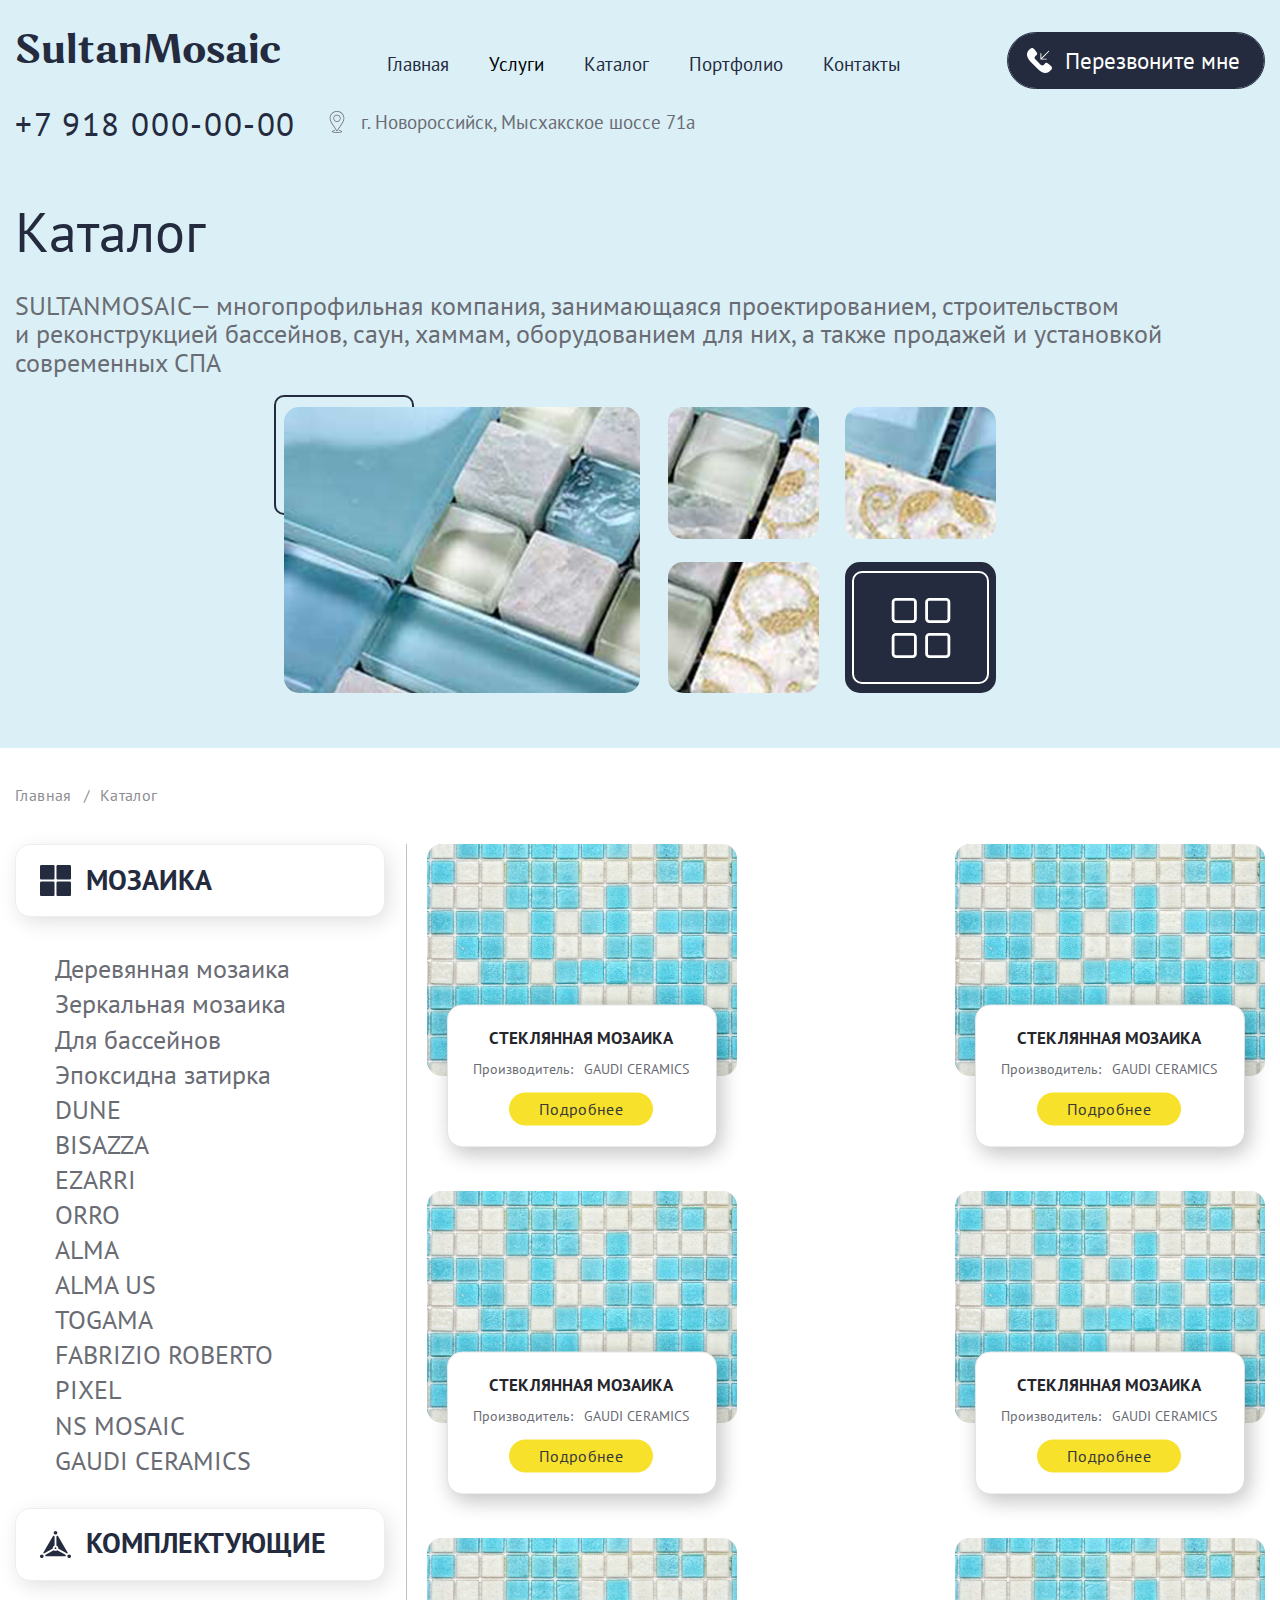
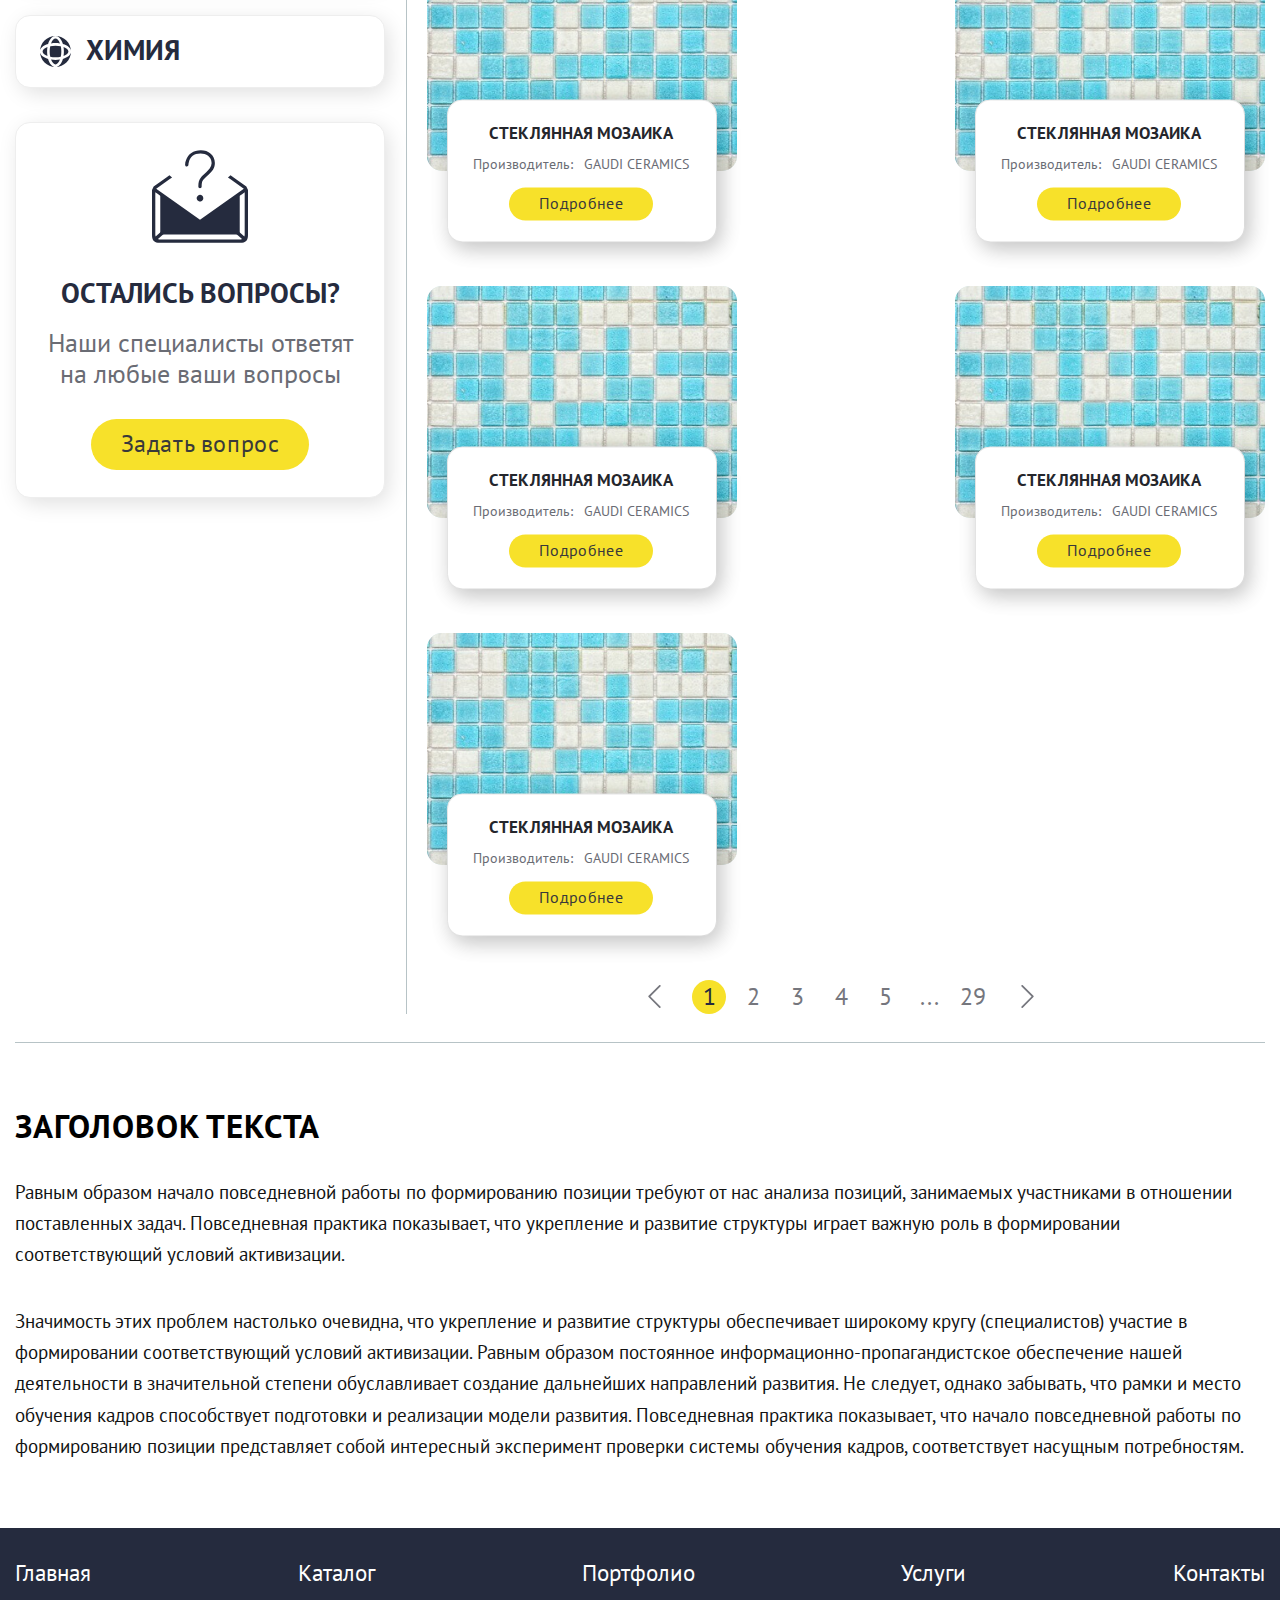
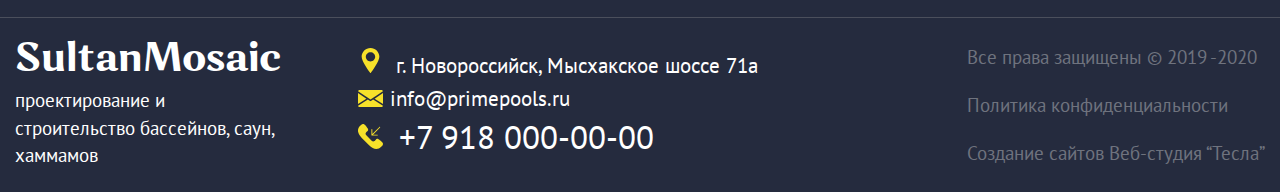
==== commit 5b77506e: "Add files via upload" ====
--- a/catalog.html
+++ b/catalog.html
@@ -829,6 +829,9 @@
     <div class="footer__row">
         <div class="container">
             <div class="footer__left">
+                <div class="footer__logo logo">
+                    <a href="index.html">SultanMosaic</a>
+                </div>
                 <p class="footer__content">проектирование и строительство бассейнов, саун, хаммамов</p>
             </div>
             <div class="footer__right">
@@ -852,8 +855,7 @@
                             <path d="M480,80H32C16.032,80,3.36,91.904,0.96,107.232L256,275.264l255.04-168.032C508.64,91.904,495.968,80,480,80z"/>
                             <path d="M310.08,277.952l-45.28,29.824c-2.688,1.76-5.728,2.624-8.8,2.624c-3.072,0-6.112-0.864-8.8-2.624l-45.28-29.856
                                 L1.024,404.992C3.488,420.192,16.096,432,32,432h448c15.904,0,28.512-11.808,30.976-27.008L310.08,277.952z"/>
-                        </svg>
-                        <span>info@primepools.ru</span>
+                        </svg> <span>info@primepools.ru</span>
                     </a>
                     <a href="tel:+79180000000" class="footer__info">
                         <svg version="1.1" xmlns="http://www.w3.org/2000/svg" xmlns:xlink="http://www.w3.org/1999/xlink"
--- a/css/style.css
+++ b/css/style.css
@@ -1292,6 +1292,7 @@
 }
 .footer__info {
   font-size: 2.1rem;
+  margin-bottom: 10px;
 }
 .footer__info:nth-child(2) {
   display: flex;
@@ -1299,11 +1300,6 @@
 }
 .footer__info:nth-child(3) {
   font-size: 3.25rem;
-}
-@media (max-width: 1100px) {
-  .footer__info {
-    margin-bottom: 10px;
-  }
 }
 .footer__bottom-text {
   font-size: 1.9rem;
@@ -2378,6 +2374,12 @@
   padding-bottom: 57px;
   background-color: #dbf0f6;
 }
+@media (max-width: 550px) {
+  .questions {
+    padding-top: 30px;
+    padding-bottom: 30px;
+  }
+}
 .questions-contacts {
   padding-top: 70px;
   padding-bottom: 57px;
@@ -2504,13 +2506,25 @@
   align-items: center;
   width: 100%;
 }
+@media (max-width: 1320px) {
+  .questions__bottom {
+    flex-direction: column;
+    margin-top: 30px;
+  }
+}
 .questions__content {
-  font-size: 30px;
+  font-size: 3rem;
   color: #484b52;
 }
 .questions__content span {
   font-family: "PT sans bold";
   color: #252b3e;
+}
+@media (max-width: 1320px) {
+  .questions__content {
+    text-align: center;
+    margin-bottom: 10px;
+  }
 }
 .questions__phone {
   font-size: 3.6rem;
@@ -2526,15 +2540,25 @@
   width: 44px;
   height: 44px;
   border-radius: 50%;
-  padding: 9px;
   background-color: #f7e12a;
   margin-right: 15px;
 }
+@media (max-width: 850px) {
+  .questions__phone span {
+    width: 35px;
+    height: 35px;
+  }
+}
 .questions__phone svg {
   width: 25px;
 }
-.questions__phone path {
+.questions__phone svg path {
   fill: #24262c;
+}
+@media (max-width: 850px) {
+  .questions__phone svg {
+    width: 17px;
+  }
 }
 
 .questions-with-back {
@@ -2773,6 +2797,12 @@
   padding-top: 66px;
   padding-bottom: 66px;
 }
+@media (max-width: 550px) {
+  .seo {
+    padding-top: 30px;
+    padding-bottom: 30px;
+  }
+}
 .seo h2 {
   font-size: 3.3rem;
   font-family: "PT sans bold";
@@ -3168,12 +3198,33 @@
   display: flex;
   justify-content: space-between;
   align-items: flex-start;
+  flex-wrap: wrap;
 }
 .products__item {
-  margin-right: 34px;
-}
-.products__item:nth-of-type(3n) {
-  margin-right: 0;
+  margin-right: 4%;
+  margin-bottom: 50px;
+  width: 30%;
+}
+.products__item:nth-of-type(3n), .products__item:last-of-type {
+  margin-right: 2%;
+}
+@media (max-width: 1320px) {
+  .products__item {
+    width: 48%;
+  }
+  .products__item:nth-of-type(3n), .products__item:last-of-type {
+    margin-right: 4%;
+  }
+  .products__item:nth-of-type(2n) {
+    margin-right: 0%;
+  }
+}
+@media (max-width: 550px) {
+  .products__item {
+    width: 97%;
+    margin-right: 0 !important;
+    margin-bottom: 30px;
+  }
 }
 .products__more {
   color: #ffffff;
@@ -3185,14 +3236,25 @@
   display: flex;
   align-items: center;
   background-color: transparent;
-  margin: 50px auto 0;
+  margin: 0 auto;
 }
 
 .item__title {
   display: inline-block;
-  margin-bottom: 25px;
+  margin-bottom: 10px;
   font-size: 2.4rem;
   color: #24262c;
+  min-height: 48px;
+}
+@media (max-width: 850px) {
+  .item__title {
+    min-height: 33px;
+  }
+}
+@media (max-width: 550px) {
+  .item__title {
+    min-height: auto;
+  }
 }
 .item__block {
   position: relative;
@@ -3237,6 +3299,11 @@
   width: 100%;
   padding: 46px 50px 0 67px;
 }
+@media (max-width: 550px) {
+  .item__info-check:checked ~ .item__info {
+    padding: 20px 30px 0 30px;
+  }
+}
 .item__info-btn {
   -webkit-user-select: none;
           user-select: none;
@@ -3252,8 +3319,18 @@
   cursor: pointer;
   transition: all 0.25s ease;
 }
+@media (max-width: 850px) {
+  .item__info-btn {
+    padding: 8px 12px 8px 8px;
+  }
+}
 .item__info-btn svg {
   width: 11px;
+}
+@media (max-width: 850px) {
+  .item__info-btn svg {
+    width: 5px;
+  }
 }
 .item__info-btn svg * {
   transition: all 0.25s ease;
@@ -3282,6 +3359,11 @@
 }
 .item__order:hover .item__price {
   color: #ffffff;
+}
+@media (max-width: 850px) {
+  .item__order {
+    padding: 10px 16px 10px 20px;
+  }
 }
 .item__price {
   font-size: 2.7rem;
@@ -3347,6 +3429,19 @@
   align-items: center;
   flex-grow: 1;
   flex-direction: column;
+  justify-content: center;
+}
+@media (max-width: 1390px) {
+  .thanks {
+    padding-top: 70px;
+    padding-bottom: 70px;
+  }
+}
+@media (max-width: 650px) {
+  .thanks {
+    padding-top: 30px;
+    padding-bottom: 30px;
+  }
 }
 .thanks__top {
   font-size: 14.15rem;
@@ -3355,34 +3450,116 @@
   font-family: "PT sans bold";
   position: relative;
   margin-top: 25px;
+  text-align: center;
+}
+@media (max-width: 1390px) {
+  .thanks__top {
+    font-size: 10rem;
+  }
+}
+@media (max-width: 650px) {
+  .thanks__top {
+    display: flex;
+    flex-direction: column;
+    align-items: center;
+  }
+}
+@media (max-width: 450px) {
+  .thanks__top {
+    font-size: 7rem;
+  }
 }
 .thanks__image {
   position: absolute;
   right: 100%;
   bottom: 40px;
+}
+@media (max-width: 1390px) {
+  .thanks__image {
+    bottom: 10px;
+  }
+}
+@media (max-width: 650px) {
+  .thanks__image {
+    position: static;
+  }
 }
 .thanks__center {
   font-size: 12rem;
   color: #5c6264;
   letter-spacing: 3.36px;
+  text-align: center;
+}
+@media (max-width: 1390px) {
+  .thanks__center {
+    font-size: 8rem;
+  }
+}
+@media (max-width: 650px) {
+  .thanks__center {
+    letter-spacing: normal;
+    font-size: 6rem;
+  }
 }
 .thanks__bottom {
   display: flex;
   align-items: center;
+}
+@media (max-width: 1390px) {
+  .thanks__bottom {
+    margin-top: 10px;
+  }
+}
+@media (max-width: 1390px) and (max-width: 900px) {
+  .thanks__bottom {
+    flex-direction: column;
+  }
 }
 .thanks__bottom > span {
   color: #6a6c74;
   font-size: 5.15rem;
   margin-right: 30px;
 }
+@media (max-width: 1390px) {
+  .thanks__bottom > span {
+    font-size: 4rem;
+  }
+}
+@media (max-width: 900px) {
+  .thanks__bottom > span {
+    margin-right: 0;
+    text-align: center;
+  }
+}
+@media (max-width: 450px) {
+  .thanks__bottom > span {
+    font-size: 4rem;
+  }
+}
 .thanks__bottom > a {
-  width: 320px;
+  min-width: 320px;
   border-radius: 45.5px;
   height: 91px;
   max-height: 91px;
   font-size: 2.65rem;
   color: #252b3e;
 }
+@media (max-width: 1390px) {
+  .thanks__bottom > a {
+    height: 70px;
+  }
+}
+@media (max-width: 1390px) and (max-width: 900px) {
+  .thanks__bottom > a {
+    margin-top: 15px;
+  }
+}
+@media (max-width: 1390px) and (max-width: 850px) {
+  .thanks__bottom > a {
+    height: 55px;
+    min-width: 288px;
+  }
+}
 
 .error {
   background-color: #dbf0f6;
@@ -3390,15 +3567,37 @@
   align-items: center;
   flex-grow: 1;
   flex-direction: column;
+  justify-content: center;
+  padding: 60px 15px;
+}
+@media (max-width: 650px) {
+  .error {
+    padding-top: 30px;
+    padding-bottom: 30px;
+  }
+}
+.error img {
+  max-width: 90%;
 }
 .error__block {
   display: flex;
   align-items: center;
-  margin-bottom: 60px;
+}
+@media (max-width: 1023px) {
+  .error__block {
+    flex-direction: column;
+  }
 }
 .error__left {
   margin-right: 49px;
   text-align: right;
+}
+@media (max-width: 1023px) {
+  .error__left {
+    margin-right: 0;
+    margin-bottom: 30px;
+    text-align: center;
+  }
 }
 .error__top {
   font-size: 6.7rem;
@@ -3416,6 +3615,9 @@
   font-size: 2.65rem;
   color: #252b3e;
 }
-.error img {
-  max-width: 90%;
+@media (max-width: 850px) {
+  .error__button {
+    height: 55px;
+    width: 288px;
+  }
 }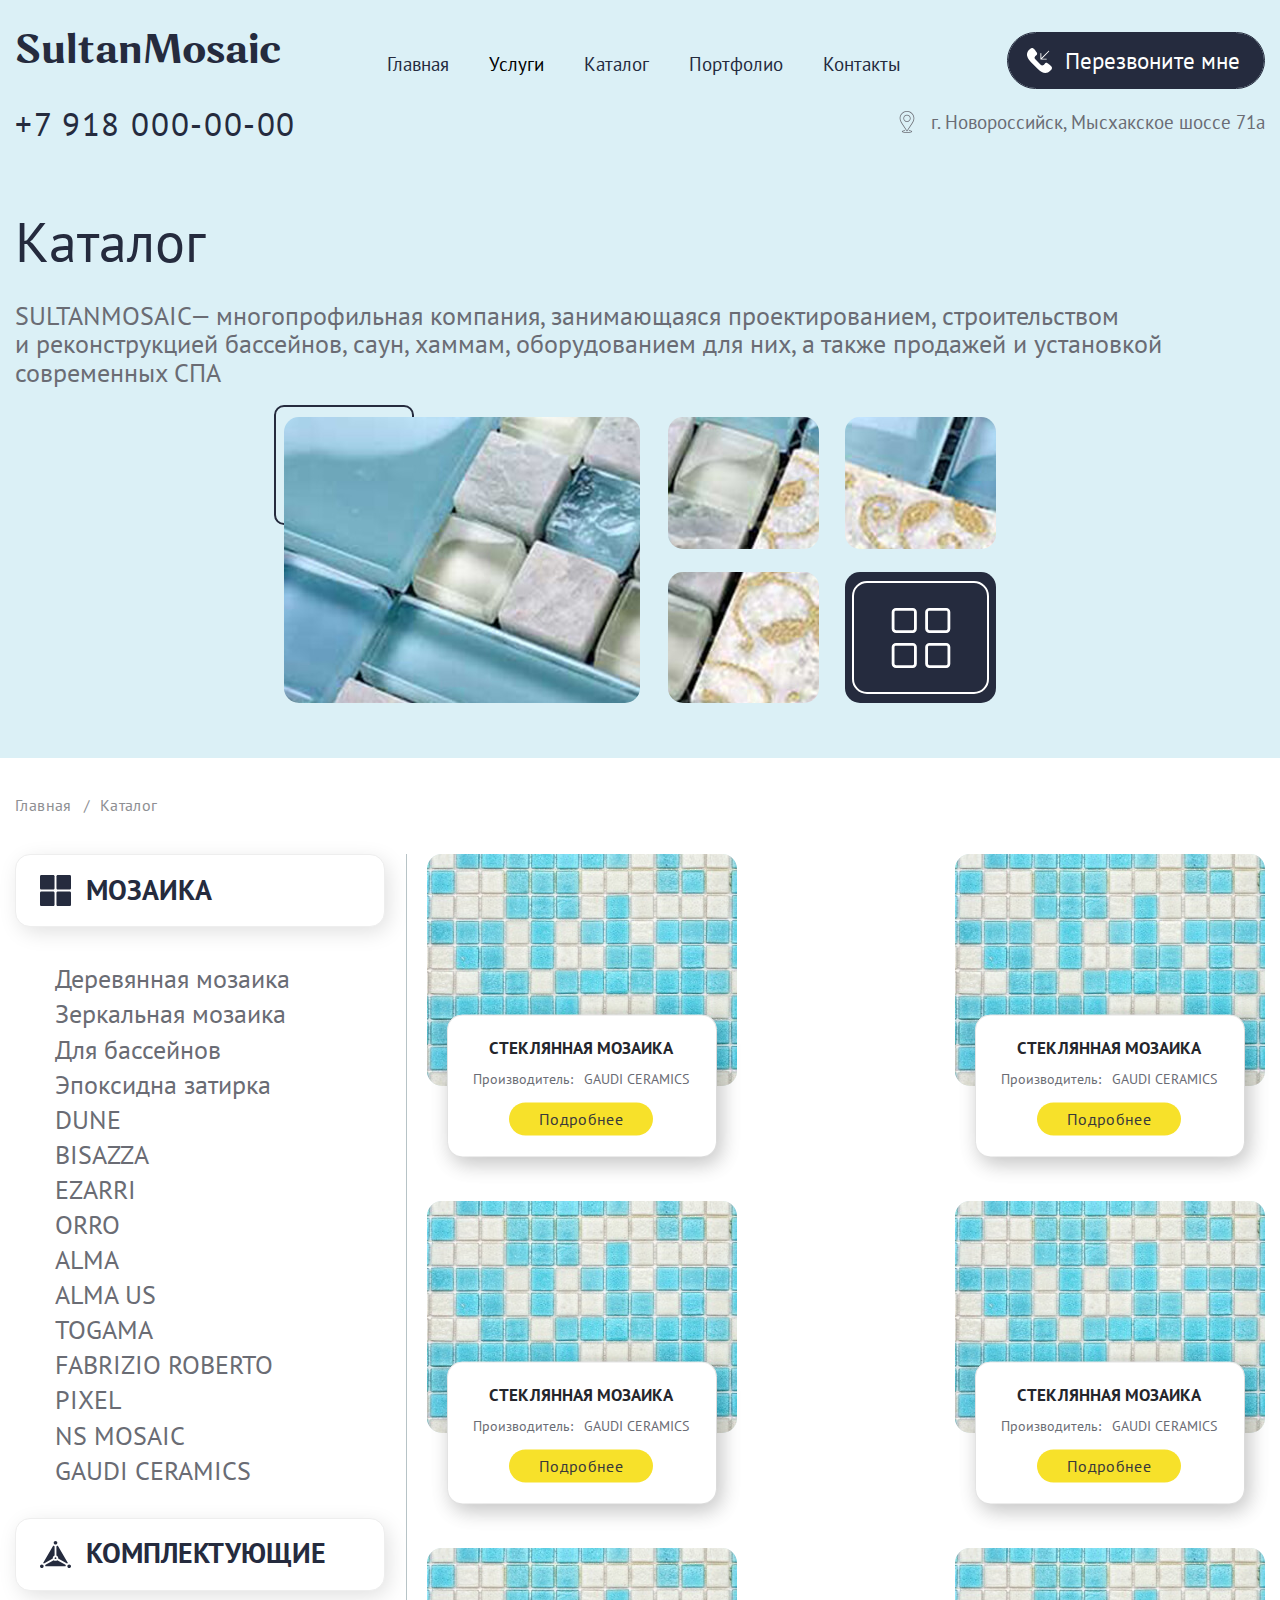
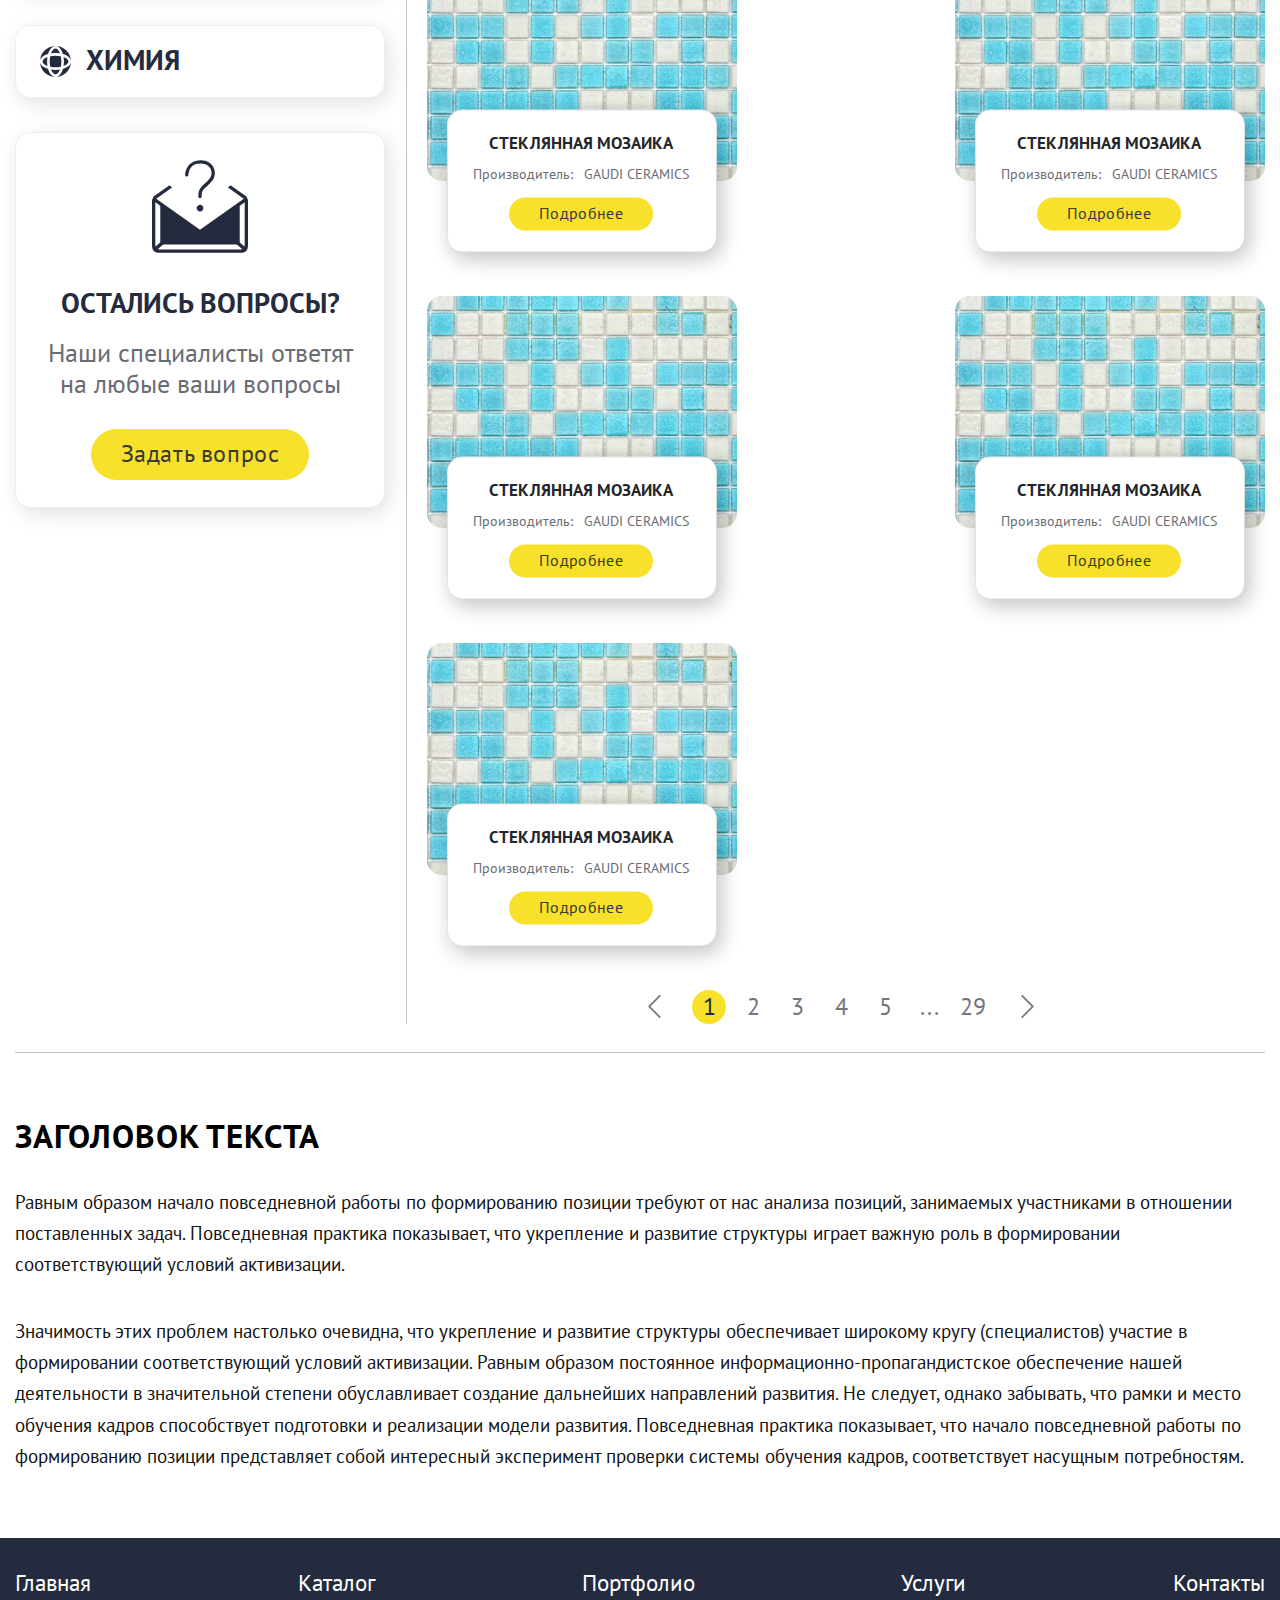
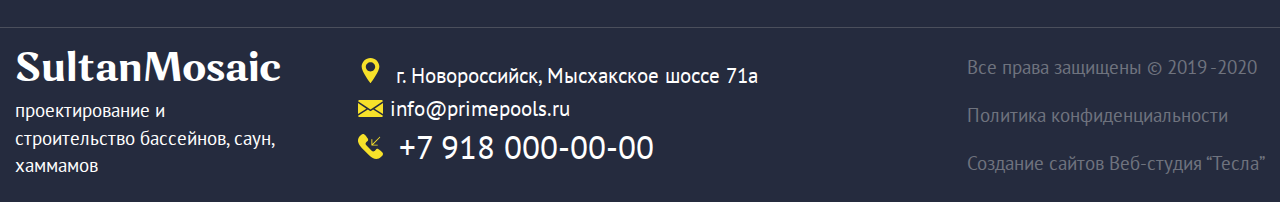
==== commit 538fdf4c: "Add files via upload" ====
--- a/catalog.html
+++ b/catalog.html
@@ -25,13 +25,20 @@
                 <label for="popupCallbackName">Ваше имя:
                     <input id="popupCallbackName" type="text" placeholder="Анастасия" class="_req">
                     <span class="input-error">Имя должно быть от 3 до 32 символов!</span>
-                </label></div>
+                </label>
+            </div>
             <div class="popup-callback__block">
                 <label for="popupCallbackPhone">Телефон:
                     <input id="popupCallbackPhone" type="tel" placeholder="+7 (926) 000-00-00"
                            class="_req _phone masked">
                     <span class="input-error">Номер введен неверно!</span>
-                </label></div>
+                </label>
+            </div>
+            <div class="popup-callback__block">
+                <label for="popupCallbackMessage">Ваше сообщение:
+                    <textarea id="popupCallbackMessage"></textarea>
+                </label>
+            </div>
             <button class="popup-callback__button yellow-button" type="submit" data-text="Оставить заявку"><span>Оставить заявку</span></button>
             <p class="popup-callback__small-content">* Нажимая кнопку действия, вы соглашаетесь с&nbsp;<a href="#">пользовательским соглашением</a>.</p>
         </form>
@@ -62,8 +69,10 @@
             <div class="popup-project">
                 <button class="popup-project__close">+</button>
                 <div class="popup-project__left">
-                    <button class="popup-project-carousel-slider__arrow popup-project-carousel-slider__arrow-left"><img src="img/Услуга/arrow-left.png" alt="left"></button>
-                    <button class="popup-project-carousel-slider__arrow popup-project-carousel-slider__arrow-right"><img src="img/Услуга/arrow-right.png" alt="right"></button>
+                    <button class="popup-project-carousel-slider__arrow popup-project-carousel-slider__arrow-left"><img
+                            src="img/Услуга/arrow-left.png" alt="left"></button>
+                    <button class="popup-project-carousel-slider__arrow popup-project-carousel-slider__arrow-right"><img
+                            src="img/Услуга/arrow-right.png" alt="right"></button>
                     <div class="owl-carousel">
                         <div class="popup-project__image">
                             <img src="img/Портфолио/photo_2.jpg" alt="">
@@ -145,7 +154,8 @@
                             <span class="input-error">Номер введен неверно!</span>
                         </label>
                     </div>
-                    <button class="popup-project__button yellow-button" type="submit" data-text="Жду звонок"><span>Жду звонок</span></button>
+                    <button class="popup-project__button yellow-button" type="submit" data-text="Жду звонок"><span>Жду звонок</span>
+                    </button>
                 </form>
             </div>
         </div>
@@ -221,11 +231,11 @@
                         <a href="index.html">SultanMosaic</a>
                     </div>
                     <a href="index.html" class="header__link burger-menu__link">Главная</a>
-                    <input type="checkbox" id="mobileMenu" class="burger-menu__open">
-                    <label for="mobileMenu" class="burger-menu__open-list"><span>Услуги</span><i
+                    <input type="checkbox" id="service1" class="burger-menu__open">
+                    <label for="service1" class="burger-menu__open-list"><span>Услуги</span><i
                             class="fa fa-chevron-right"></i></label>
                     <div class="burger-menu__list">
-                        <label for="mobileMenu" class="burger-menu__close-list"><i
+                        <label for="service1" class="burger-menu__close-list"><i
                                 class="fa fa-chevron-left"></i><span>Назад</span><span></span></label>
                         <ul>
                             <li><a href="service.html">Строительство хамамов</a></li>
@@ -233,6 +243,91 @@
                             <li><a href="service.html">Обслуживание бассейнов</a></li>
                             <li><a href="service.html">Строительство SPA-бассейнов</a></li>
                             <li><a href="service.html">Поликарбонатные перекрытия</a></li>
+                        </ul>
+                    </div>
+                    <input type="checkbox" id="catalog1" class="burger-menu__open">
+                    <label for="catalog1" class="burger-menu__open-list"><span>Каталог</span><i
+                            class="fa fa-chevron-right"></i></label>
+                    <div class="burger-menu__list">
+                        <label for="catalog1" class="burger-menu__close-list"><i
+                                class="fa fa-chevron-left"></i><span>Назад</span><span></span></label>
+                        <ul>
+                            <li>
+                                <input type="checkbox" id="drop11" class="burger-menu__open">
+                                <label for="drop11" class="burger-menu__open-list"><span>Мозаика</span><i
+                                        class="fa fa-chevron-right"></i></label>
+                                <div class="burger-menu__list">
+                                    <label for="drop11" class="burger-menu__close-list"><i
+                                            class="fa fa-chevron-left"></i><span>Назад</span><span></span></label>
+                                    <ul>
+                                        <li><a href="catalog.html">Деревянная мозаика</a></li>
+                                        <li><a href="catalog.html">Зеркальная мозаика</a></li>
+                                        <li><a href="catalog.html">Для бассейнов</a></li>
+                                        <li><a href="catalog.html">Эпоксидна затирка</a></li>
+                                        <li><a href="catalog.html">DUNE</a></li>
+                                        <li><a href="catalog.html">BISAZZA</a></li>
+                                        <li><a href="catalog.html">EZARRI</a></li>
+                                        <li><a href="catalog.html">ORRO</a></li>
+                                        <li><a href="catalog.html">ALMA</a></li>
+                                        <li><a href="catalog.html">ALMA US</a></li>
+                                        <li><a href="catalog.html">TOGAMA</a></li>
+                                        <li><a href="catalog.html">FABRIZIO ROBERTO</a></li>
+                                        <li><a href="catalog.html">PIXEL</a></li>
+                                        <li><a href="catalog.html">NS MOSAIC</a></li>
+                                        <li><a href="catalog.html">GAUDI CERAMICS</a></li>
+                                    </ul>
+                                </div>
+                            </li>
+                            <li>
+                                <input type="checkbox" id="drop12" class="burger-menu__open">
+                                <label for="drop12" class="burger-menu__open-list"><span>Комплектующие</span><i
+                                        class="fa fa-chevron-right"></i></label>
+                                <div class="burger-menu__list">
+                                    <label for="drop12" class="burger-menu__close-list"><i
+                                            class="fa fa-chevron-left"></i><span>Назад</span><span></span></label>
+                                    <ul>
+                                        <li><a href="catalog.html">Деревянная мозаика</a></li>
+                                        <li><a href="catalog.html">Зеркальная мозаика</a></li>
+                                        <li><a href="catalog.html">Для бассейнов</a></li>
+                                        <li><a href="catalog.html">Эпоксидна затирка</a></li>
+                                        <li><a href="catalog.html">DUNE</a></li>
+                                        <li><a href="catalog.html">BISAZZA</a></li>
+                                        <li><a href="catalog.html">EZARRI</a></li>
+                                        <li><a href="catalog.html">ORRO</a></li>
+                                        <li><a href="catalog.html">ALMA</a></li>
+                                        <li><a href="catalog.html">ALMA US</a></li>
+                                        <li><a href="catalog.html">TOGAMA</a></li>
+                                        <li><a href="catalog.html">FABRIZIO ROBERTO</a></li>
+                                        <li><a href="catalog.html">PIXEL</a></li>
+                                        <li><a href="catalog.html">NS MOSAIC</a></li>
+                                        <li><a href="catalog.html">GAUDI CERAMICS</a></li>
+                                    </ul>
+                                </div></li>
+                            <li>
+                                <input type="checkbox" id="drop13" class="burger-menu__open">
+                                <label for="drop13" class="burger-menu__open-list"><span>Химия</span><i
+                                        class="fa fa-chevron-right"></i></label>
+                                <div class="burger-menu__list">
+                                    <label for="drop13" class="burger-menu__close-list"><i
+                                            class="fa fa-chevron-left"></i><span>Назад</span><span></span></label>
+                                    <ul>
+                                        <li><a href="catalog.html">Деревянная мозаика</a></li>
+                                        <li><a href="catalog.html">Зеркальная мозаика</a></li>
+                                        <li><a href="catalog.html">Для бассейнов</a></li>
+                                        <li><a href="catalog.html">Эпоксидна затирка</a></li>
+                                        <li><a href="catalog.html">DUNE</a></li>
+                                        <li><a href="catalog.html">BISAZZA</a></li>
+                                        <li><a href="catalog.html">EZARRI</a></li>
+                                        <li><a href="catalog.html">ORRO</a></li>
+                                        <li><a href="catalog.html">ALMA</a></li>
+                                        <li><a href="catalog.html">ALMA US</a></li>
+                                        <li><a href="catalog.html">TOGAMA</a></li>
+                                        <li><a href="catalog.html">FABRIZIO ROBERTO</a></li>
+                                        <li><a href="catalog.html">PIXEL</a></li>
+                                        <li><a href="catalog.html">NS MOSAIC</a></li>
+                                        <li><a href="catalog.html">GAUDI CERAMICS</a></li>
+                                    </ul>
+                                </div></li>
                         </ul>
                     </div>
                     <a href="portfolio.html" class="header__link burger-menu__link">Портфолио</a>
@@ -352,20 +447,20 @@
                 </p>
             </div>
             <div class="header__burger">
-                <input id="burger" type="checkbox" class="burger-checkbox-switch">
-                <label for="burger" class="burger-checkbox"><span></span></label>
+                <input id="burger2" type="checkbox" class="burger-checkbox-switch">
+                <label for="burger2" class="burger-checkbox"><span></span></label>
                 <div class="burger-menu-bg">
-                    <label for="burger"></label>
+                    <label for="burger2"></label>
                     <div class="burger-menu">
                         <div class="header__logo logo burger-menu__logo">
                             <a href="index.html">SultanMosaic</a>
                         </div>
                         <a href="index.html" class="header__link burger-menu__link">Главная</a>
-                        <input type="checkbox" id="mobileMenu" class="burger-menu__open">
-                        <label for="mobileMenu" class="burger-menu__open-list"><span>Услуги</span><i
+                        <input type="checkbox" id="service2" class="burger-menu__open">
+                        <label for="service2" class="burger-menu__open-list"><span>Услуги</span><i
                                 class="fa fa-chevron-right"></i></label>
                         <div class="burger-menu__list">
-                            <label for="mobileMenu" class="burger-menu__close-list"><i
+                            <label for="service2" class="burger-menu__close-list"><i
                                     class="fa fa-chevron-left"></i><span>Назад</span><span></span></label>
                             <ul>
                                 <li><a href="service.html">Строительство хамамов</a></li>
@@ -373,6 +468,91 @@
                                 <li><a href="service.html">Обслуживание бассейнов</a></li>
                                 <li><a href="service.html">Строительство SPA-бассейнов</a></li>
                                 <li><a href="service.html">Поликарбонатные перекрытия</a></li>
+                            </ul>
+                        </div>
+                        <input type="checkbox" id="catalog2" class="burger-menu__open">
+                        <label for="catalog2" class="burger-menu__open-list"><span>Каталог</span><i
+                                class="fa fa-chevron-right"></i></label>
+                        <div class="burger-menu__list">
+                            <label for="catalog2" class="burger-menu__close-list"><i
+                                    class="fa fa-chevron-left"></i><span>Назад</span><span></span></label>
+                            <ul>
+                                <li>
+                                    <input type="checkbox" id="drop21" class="burger-menu__open">
+                                    <label for="drop21" class="burger-menu__open-list"><span>Мозаика</span><i
+                                            class="fa fa-chevron-right"></i></label>
+                                    <div class="burger-menu__list">
+                                        <label for="drop21" class="burger-menu__close-list"><i
+                                                class="fa fa-chevron-left"></i><span>Назад</span><span></span></label>
+                                        <ul>
+                                            <li><a href="catalog.html">Деревянная мозаика</a></li>
+                                            <li><a href="catalog.html">Зеркальная мозаика</a></li>
+                                            <li><a href="catalog.html">Для бассейнов</a></li>
+                                            <li><a href="catalog.html">Эпоксидна затирка</a></li>
+                                            <li><a href="catalog.html">DUNE</a></li>
+                                            <li><a href="catalog.html">BISAZZA</a></li>
+                                            <li><a href="catalog.html">EZARRI</a></li>
+                                            <li><a href="catalog.html">ORRO</a></li>
+                                            <li><a href="catalog.html">ALMA</a></li>
+                                            <li><a href="catalog.html">ALMA US</a></li>
+                                            <li><a href="catalog.html">TOGAMA</a></li>
+                                            <li><a href="catalog.html">FABRIZIO ROBERTO</a></li>
+                                            <li><a href="catalog.html">PIXEL</a></li>
+                                            <li><a href="catalog.html">NS MOSAIC</a></li>
+                                            <li><a href="catalog.html">GAUDI CERAMICS</a></li>
+                                        </ul>
+                                    </div>
+                                </li>
+                                <li>
+                                    <input type="checkbox" id="drop22" class="burger-menu__open">
+                                    <label for="drop22" class="burger-menu__open-list"><span>Комплектующие</span><i
+                                            class="fa fa-chevron-right"></i></label>
+                                    <div class="burger-menu__list">
+                                        <label for="drop22" class="burger-menu__close-list"><i
+                                                class="fa fa-chevron-left"></i><span>Назад</span><span></span></label>
+                                        <ul>
+                                            <li><a href="catalog.html">Деревянная мозаика</a></li>
+                                            <li><a href="catalog.html">Зеркальная мозаика</a></li>
+                                            <li><a href="catalog.html">Для бассейнов</a></li>
+                                            <li><a href="catalog.html">Эпоксидна затирка</a></li>
+                                            <li><a href="catalog.html">DUNE</a></li>
+                                            <li><a href="catalog.html">BISAZZA</a></li>
+                                            <li><a href="catalog.html">EZARRI</a></li>
+                                            <li><a href="catalog.html">ORRO</a></li>
+                                            <li><a href="catalog.html">ALMA</a></li>
+                                            <li><a href="catalog.html">ALMA US</a></li>
+                                            <li><a href="catalog.html">TOGAMA</a></li>
+                                            <li><a href="catalog.html">FABRIZIO ROBERTO</a></li>
+                                            <li><a href="catalog.html">PIXEL</a></li>
+                                            <li><a href="catalog.html">NS MOSAIC</a></li>
+                                            <li><a href="catalog.html">GAUDI CERAMICS</a></li>
+                                        </ul>
+                                    </div></li>
+                                <li>
+                                    <input type="checkbox" id="drop23" class="burger-menu__open">
+                                    <label for="drop23" class="burger-menu__open-list"><span>Химия</span><i
+                                            class="fa fa-chevron-right"></i></label>
+                                    <div class="burger-menu__list">
+                                        <label for="drop23" class="burger-menu__close-list"><i
+                                                class="fa fa-chevron-left"></i><span>Назад</span><span></span></label>
+                                        <ul>
+                                            <li><a href="catalog.html">Деревянная мозаика</a></li>
+                                            <li><a href="catalog.html">Зеркальная мозаика</a></li>
+                                            <li><a href="catalog.html">Для бассейнов</a></li>
+                                            <li><a href="catalog.html">Эпоксидна затирка</a></li>
+                                            <li><a href="catalog.html">DUNE</a></li>
+                                            <li><a href="catalog.html">BISAZZA</a></li>
+                                            <li><a href="catalog.html">EZARRI</a></li>
+                                            <li><a href="catalog.html">ORRO</a></li>
+                                            <li><a href="catalog.html">ALMA</a></li>
+                                            <li><a href="catalog.html">ALMA US</a></li>
+                                            <li><a href="catalog.html">TOGAMA</a></li>
+                                            <li><a href="catalog.html">FABRIZIO ROBERTO</a></li>
+                                            <li><a href="catalog.html">PIXEL</a></li>
+                                            <li><a href="catalog.html">NS MOSAIC</a></li>
+                                            <li><a href="catalog.html">GAUDI CERAMICS</a></li>
+                                        </ul>
+                                    </div></li>
                             </ul>
                         </div>
                         <a href="portfolio.html" class="header__link burger-menu__link">Портфолио</a>
@@ -608,7 +788,8 @@
                             </svg>
                             <p class="catalog__title">остались вопросы?</p>
                             <p class="catalog__subtitle">Наши специалисты ответят на&nbsp;любые ваши вопросы</p>
-                            <button class="catalog__button catalog__button_big yellow-button popup-callback-open-btn" data-text="Задать вопрос">
+                            <button class="catalog__button catalog__button_big yellow-button popup-callback-open-btn"
+                                    data-text="Задать вопрос">
                                 <span>Задать вопрос</span></button>
                         </div>
                     </div>
@@ -622,7 +803,8 @@
                                         <span>Производитель:</span>
                                         <span class="catalog-item__maker">gaudi ceramics</span>
                                     </div>
-                                    <button class="catalog__button yellow-button popup-project-open-btn" data-text="Подробнее">
+                                    <button class="catalog__button yellow-button popup-project-open-btn"
+                                            data-text="Подробнее">
                                         <span>Подробнее</span></button>
                                 </div>
                             </div>
@@ -634,7 +816,8 @@
                                         <span>Производитель:</span>
                                         <span class="catalog-item__maker">gaudi ceramics</span>
                                     </div>
-                                    <button class="catalog__button yellow-button popup-project-open-btn" data-text="Подробнее">
+                                    <button class="catalog__button yellow-button popup-project-open-btn"
+                                            data-text="Подробнее">
                                         <span>Подробнее</span></button>
                                 </div>
                             </div>
@@ -646,7 +829,8 @@
                                         <span>Производитель:</span>
                                         <span class="catalog-item__maker">gaudi ceramics</span>
                                     </div>
-                                    <button class="catalog__button yellow-button popup-project-open-btn" data-text="Подробнее">
+                                    <button class="catalog__button yellow-button popup-project-open-btn"
+                                            data-text="Подробнее">
                                         <span>Подробнее</span></button>
                                 </div>
                             </div>
@@ -658,7 +842,8 @@
                                         <span>Производитель:</span>
                                         <span class="catalog-item__maker">gaudi ceramics</span>
                                     </div>
-                                    <button class="catalog__button yellow-button popup-project-open-btn" data-text="Подробнее">
+                                    <button class="catalog__button yellow-button popup-project-open-btn"
+                                            data-text="Подробнее">
                                         <span>Подробнее</span></button>
                                 </div>
                             </div>
@@ -670,7 +855,8 @@
                                         <span>Производитель:</span>
                                         <span class="catalog-item__maker">gaudi ceramics</span>
                                     </div>
-                                    <button class="catalog__button yellow-button popup-project-open-btn" data-text="Подробнее">
+                                    <button class="catalog__button yellow-button popup-project-open-btn"
+                                            data-text="Подробнее">
                                         <span>Подробнее</span></button>
                                 </div>
                             </div>
@@ -682,7 +868,8 @@
                                         <span>Производитель:</span>
                                         <span class="catalog-item__maker">gaudi ceramics</span>
                                     </div>
-                                    <button class="catalog__button yellow-button popup-project-open-btn" data-text="Подробнее">
+                                    <button class="catalog__button yellow-button popup-project-open-btn"
+                                            data-text="Подробнее">
                                         <span>Подробнее</span></button>
                                 </div>
                             </div>
@@ -694,7 +881,8 @@
                                         <span>Производитель:</span>
                                         <span class="catalog-item__maker">gaudi ceramics</span>
                                     </div>
-                                    <button class="catalog__button yellow-button popup-project-open-btn" data-text="Подробнее">
+                                    <button class="catalog__button yellow-button popup-project-open-btn"
+                                            data-text="Подробнее">
                                         <span>Подробнее</span></button>
                                 </div>
                             </div>
@@ -706,7 +894,8 @@
                                         <span>Производитель:</span>
                                         <span class="catalog-item__maker">gaudi ceramics</span>
                                     </div>
-                                    <button class="catalog__button yellow-button popup-project-open-btn" data-text="Подробнее">
+                                    <button class="catalog__button yellow-button popup-project-open-btn"
+                                            data-text="Подробнее">
                                         <span>Подробнее</span></button>
                                 </div>
                             </div>
@@ -718,26 +907,37 @@
                                         <span>Производитель:</span>
                                         <span class="catalog-item__maker">gaudi ceramics</span>
                                     </div>
-                                    <button class="catalog__button yellow-button popup-project-open-btn" data-text="Подробнее">
+                                    <button class="catalog__button yellow-button popup-project-open-btn"
+                                            data-text="Подробнее">
                                         <span>Подробнее</span></button>
                                 </div>
                             </div>
                         </div>
                         <ul class="catalog__pagination">
-                          <li><a href="#" class="reversed">
-                            <svg version="1.1" xmlns="http://www.w3.org/2000/svg" xmlns:xlink="http://www.w3.org/1999/xlink" x="0px" y="0px" viewBox="0 0 443.52 443.52" style="enable-background:new 0 0 443.52 443.52;" xml:space="preserve"><path d="M336.226,209.591l-204.8-204.8c-6.78-6.548-17.584-6.36-24.132,0.42c-6.388,6.614-6.388,17.099,0,23.712l192.734,192.734 L107.294,414.391c-6.663,6.664-6.663,17.468,0,24.132c6.665,6.663,17.468,6.663,24.132,0l204.8-204.8 C342.889,227.058,342.889,216.255,336.226,209.591z"/></svg></a></li>
-                          <li><a href="#" class="catalog__active-link">1</a></li>
-                          <li><a href="#">2</a></li>
-                          <li><a href="#">3</a></li>
-                          <li><a href="#">4</a></li>
-                          <li><a href="#">5</a></li>
-                          <li>...</li>
-                          <li><a href="#">29</a></li>
-                          <li><a href="#">
-                            <svg version="1.1" xmlns="http://www.w3.org/2000/svg" xmlns:xlink="http://www.w3.org/1999/xlink" x="0px" y="0px" viewBox="0 0 443.52 443.52" style="enable-background:new 0 0 443.52 443.52;" xml:space="preserve"><path d="M336.226,209.591l-204.8-204.8c-6.78-6.548-17.584-6.36-24.132,0.42c-6.388,6.614-6.388,17.099,0,23.712l192.734,192.734 L107.294,414.391c-6.663,6.664-6.663,17.468,0,24.132c6.665,6.663,17.468,6.663,24.132,0l204.8-204.8 C342.889,227.058,342.889,216.255,336.226,209.591z"/></svg></a></li>
-                        </div>
-                    </div>
-                </div>
+                            <li><a href="#" class="reversed">
+                                <svg version="1.1" xmlns="http://www.w3.org/2000/svg"
+                                     xmlns:xlink="http://www.w3.org/1999/xlink" x="0px" y="0px"
+                                     viewBox="0 0 443.52 443.52" style="enable-background:new 0 0 443.52 443.52;"
+                                     xml:space="preserve"><path d="M336.226,209.591l-204.8-204.8c-6.78-6.548-17.584-6.36-24.132,0.42c-6.388,6.614-6.388,17.099,0,23.712l192.734,192.734 L107.294,414.391c-6.663,6.664-6.663,17.468,0,24.132c6.665,6.663,17.468,6.663,24.132,0l204.8-204.8 C342.889,227.058,342.889,216.255,336.226,209.591z"/></svg>
+                            </a></li>
+                            <li><a href="#" class="catalog__active-link">1</a></li>
+                            <li><a href="#">2</a></li>
+                            <li><a href="#">3</a></li>
+                            <li><a href="#">4</a></li>
+                            <li><a href="#">5</a></li>
+                            <li>...</li>
+                            <li><a href="#">29</a></li>
+                            <li>
+                                <a href="#">
+                                    <svg version="1.1" xmlns="http://www.w3.org/2000/svg"
+                                         xmlns:xlink="http://www.w3.org/1999/xlink" x="0px" y="0px"
+                                         viewBox="0 0 443.52 443.52" style="enable-background:new 0 0 443.52 443.52;"
+                                         xml:space="preserve"><path d="M336.226,209.591l-204.8-204.8c-6.78-6.548-17.584-6.36-24.132,0.42c-6.388,6.614-6.388,17.099,0,23.712l192.734,192.734 L107.294,414.391c-6.663,6.664-6.663,17.468,0,24.132c6.665,6.663,17.468,6.663,24.132,0l204.8-204.8 C342.889,227.058,342.889,216.255,336.226,209.591z"/></svg>
+                                </a>
+                            </li>
+                        </ul>
+                </div>
+            </div>
             </div>
             <div class="seo container">
                 <h2>Заголовок текста</h2>
@@ -779,20 +979,20 @@
                 <a href="index.html">SultanMosaic</a>
             </div>
             <div class="header__burger footer__burger">
-                <input id="burger" type="checkbox" class="burger-checkbox-switch">
-                <label for="burger" class="burger-checkbox"><span></span></label>
+                <input id="burger3" type="checkbox" class="burger-checkbox-switch">
+                <label for="burger3" class="burger-checkbox"><span></span></label>
                 <div class="burger-menu-bg">
-                    <label for="burger"></label>
+                    <label for="burger3"></label>
                     <div class="burger-menu">
                         <div class="header__logo logo burger-menu__logo">
                             <a href="index.html">SultanMosaic</a>
                         </div>
                         <a href="index.html" class="header__link burger-menu__link">Главная</a>
-                        <input type="checkbox" id="mobileMenu" class="burger-menu__open">
-                        <label for="mobileMenu" class="burger-menu__open-list"><span>Услуги</span><i
+                        <input type="checkbox" id="service3" class="burger-menu__open">
+                        <label for="service3" class="burger-menu__open-list"><span>Услуги</span><i
                                 class="fa fa-chevron-right"></i></label>
                         <div class="burger-menu__list">
-                            <label for="mobileMenu" class="burger-menu__close-list"><i
+                            <label for="service3" class="burger-menu__close-list"><i
                                     class="fa fa-chevron-left"></i><span>Назад</span><span></span></label>
                             <ul>
                                 <li><a href="service.html">Строительство хамамов</a></li>
@@ -800,6 +1000,91 @@
                                 <li><a href="service.html">Обслуживание бассейнов</a></li>
                                 <li><a href="service.html">Строительство SPA-бассейнов</a></li>
                                 <li><a href="service.html">Поликарбонатные перекрытия</a></li>
+                            </ul>
+                        </div>
+                        <input type="checkbox" id="catalog3" class="burger-menu__open">
+                        <label for="catalog3" class="burger-menu__open-list"><span>Каталог</span><i
+                                class="fa fa-chevron-right"></i></label>
+                        <div class="burger-menu__list">
+                            <label for="catalog3" class="burger-menu__close-list"><i
+                                    class="fa fa-chevron-left"></i><span>Назад</span><span></span></label>
+                            <ul>
+                                <li>
+                                    <input type="checkbox" id="drop31" class="burger-menu__open">
+                                    <label for="drop31" class="burger-menu__open-list"><span>Мозаика</span><i
+                                            class="fa fa-chevron-right"></i></label>
+                                    <div class="burger-menu__list">
+                                        <label for="drop31" class="burger-menu__close-list"><i
+                                                class="fa fa-chevron-left"></i><span>Назад</span><span></span></label>
+                                        <ul>
+                                            <li><a href="catalog.html">Деревянная мозаика</a></li>
+                                            <li><a href="catalog.html">Зеркальная мозаика</a></li>
+                                            <li><a href="catalog.html">Для бассейнов</a></li>
+                                            <li><a href="catalog.html">Эпоксидна затирка</a></li>
+                                            <li><a href="catalog.html">DUNE</a></li>
+                                            <li><a href="catalog.html">BISAZZA</a></li>
+                                            <li><a href="catalog.html">EZARRI</a></li>
+                                            <li><a href="catalog.html">ORRO</a></li>
+                                            <li><a href="catalog.html">ALMA</a></li>
+                                            <li><a href="catalog.html">ALMA US</a></li>
+                                            <li><a href="catalog.html">TOGAMA</a></li>
+                                            <li><a href="catalog.html">FABRIZIO ROBERTO</a></li>
+                                            <li><a href="catalog.html">PIXEL</a></li>
+                                            <li><a href="catalog.html">NS MOSAIC</a></li>
+                                            <li><a href="catalog.html">GAUDI CERAMICS</a></li>
+                                        </ul>
+                                    </div>
+                                </li>
+                                <li>
+                                    <input type="checkbox" id="drop32" class="burger-menu__open">
+                                    <label for="drop32" class="burger-menu__open-list"><span>Комплектующие</span><i
+                                            class="fa fa-chevron-right"></i></label>
+                                    <div class="burger-menu__list">
+                                        <label for="drop32" class="burger-menu__close-list"><i
+                                                class="fa fa-chevron-left"></i><span>Назад</span><span></span></label>
+                                        <ul>
+                                            <li><a href="catalog.html">Деревянная мозаика</a></li>
+                                            <li><a href="catalog.html">Зеркальная мозаика</a></li>
+                                            <li><a href="catalog.html">Для бассейнов</a></li>
+                                            <li><a href="catalog.html">Эпоксидна затирка</a></li>
+                                            <li><a href="catalog.html">DUNE</a></li>
+                                            <li><a href="catalog.html">BISAZZA</a></li>
+                                            <li><a href="catalog.html">EZARRI</a></li>
+                                            <li><a href="catalog.html">ORRO</a></li>
+                                            <li><a href="catalog.html">ALMA</a></li>
+                                            <li><a href="catalog.html">ALMA US</a></li>
+                                            <li><a href="catalog.html">TOGAMA</a></li>
+                                            <li><a href="catalog.html">FABRIZIO ROBERTO</a></li>
+                                            <li><a href="catalog.html">PIXEL</a></li>
+                                            <li><a href="catalog.html">NS MOSAIC</a></li>
+                                            <li><a href="catalog.html">GAUDI CERAMICS</a></li>
+                                        </ul>
+                                    </div></li>
+                                <li>
+                                    <input type="checkbox" id="drop33" class="burger-menu__open">
+                                    <label for="drop33" class="burger-menu__open-list"><span>Химия</span><i
+                                            class="fa fa-chevron-right"></i></label>
+                                    <div class="burger-menu__list">
+                                        <label for="drop33" class="burger-menu__close-list"><i
+                                                class="fa fa-chevron-left"></i><span>Назад</span><span></span></label>
+                                        <ul>
+                                            <li><a href="catalog.html">Деревянная мозаика</a></li>
+                                            <li><a href="catalog.html">Зеркальная мозаика</a></li>
+                                            <li><a href="catalog.html">Для бассейнов</a></li>
+                                            <li><a href="catalog.html">Эпоксидна затирка</a></li>
+                                            <li><a href="catalog.html">DUNE</a></li>
+                                            <li><a href="catalog.html">BISAZZA</a></li>
+                                            <li><a href="catalog.html">EZARRI</a></li>
+                                            <li><a href="catalog.html">ORRO</a></li>
+                                            <li><a href="catalog.html">ALMA</a></li>
+                                            <li><a href="catalog.html">ALMA US</a></li>
+                                            <li><a href="catalog.html">TOGAMA</a></li>
+                                            <li><a href="catalog.html">FABRIZIO ROBERTO</a></li>
+                                            <li><a href="catalog.html">PIXEL</a></li>
+                                            <li><a href="catalog.html">NS MOSAIC</a></li>
+                                            <li><a href="catalog.html">GAUDI CERAMICS</a></li>
+                                        </ul>
+                                    </div></li>
                             </ul>
                         </div>
                         <a href="portfolio.html" class="header__link burger-menu__link">Портфолио</a>
--- a/css/style.css
+++ b/css/style.css
@@ -31,12 +31,14 @@
   display: flex;
   flex-direction: column;
   min-height: 100vh;
+  overflow-anchor: none;
 }
 
 .content {
   flex-grow: 1;
   display: flex;
   flex-direction: column;
+  overflow: hidden;
 }
 .content > div {
   width: 100%;
@@ -54,10 +56,12 @@
 .input-error {
   padding-left: 20px;
   margin-top: 10px;
-  margin-bottom: 5px;
-  font-size: 12px;
+  margin-bottom: 10px;
+  font-size: 14px;
   display: block;
   visibility: hidden;
+  -webkit-user-select: none;
+          user-select: none;
   color: red;
 }
 
@@ -198,6 +202,11 @@
   overflow: hidden;
   transition: all 0.2s linear 0s;
 }
+@media (max-width: 850px) {
+  .link-with-arrow {
+    padding: 15px 0;
+  }
+}
 .link-with-arrow > span {
   font-family: "PT sans bold";
   font-size: 15px;
@@ -315,7 +324,14 @@
   left: 50%;
   top: 50%;
   transform: translate(-50%, -50%);
-  max-width: 405px;
+  width: 405px;
+  overflow: auto;
+}
+@media (max-width: 480px) {
+  .popup-callback {
+    width: 300px;
+    padding: 15px;
+  }
 }
 .popup-callback-bg, .popup-callback-bg-estimate {
   position: fixed;
@@ -326,7 +342,7 @@
   left: 0;
   bottom: 0;
   right: 0;
-  z-index: 500;
+  z-index: 1500;
   display: none;
 }
 .popup-callback-bg-visible, .popup-callback-bg-estimate-visible {
@@ -379,6 +395,20 @@
   width: 100%;
   text-transform: capitalize;
 }
+.popup-callback__block > label textarea {
+  margin-top: 10px;
+  box-shadow: 3px 4px 6px 1px rgba(0, 0, 0, 0.1);
+  border-radius: 10px;
+  border: 1px solid #f8f8f8;
+  background-color: #ffffff;
+  color: #252b3e;
+  font-size: 18px;
+  letter-spacing: 0.45px;
+  padding: 14px 15px;
+  width: 100%;
+  resize: vertical;
+  min-height: 100px;
+}
 .popup-callback__button {
   margin-top: 10px;
   width: 100%;
@@ -415,6 +445,15 @@
   top: 50%;
   transform: translate(-50%, -50%);
   width: 1060px;
+  overflow: auto;
+}
+@media (max-width: 1080px) {
+  .popup-project {
+    width: 62%;
+    min-width: 300px;
+    padding: 30px;
+    max-height: 80%;
+  }
 }
 .popup-project-bg {
   position: fixed;
@@ -434,7 +473,7 @@
   transition: opacity 0.2s linear;
   opacity: 1;
   visibility: visible;
-  z-index: 500;
+  z-index: 1500;
 }
 .popup-project__close {
   position: absolute;
@@ -450,6 +489,11 @@
 .popup-project__close:hover {
   color: #363636;
 }
+@media (max-width: 1080px) {
+  .popup-project__close {
+    top: 5px;
+  }
+}
 .popup-project__left {
   position: relative;
   float: left;
@@ -461,9 +505,22 @@
   border-radius: 15px;
   overflow: hidden;
 }
+@media (max-width: 1080px) {
+  .popup-project__left {
+    margin-right: 0;
+    max-width: 100%;
+    float: none;
+  }
+}
 .popup-project__right {
   float: right;
   width: 36%;
+}
+@media (max-width: 1080px) {
+  .popup-project__right {
+    float: none;
+    width: 100%;
+  }
 }
 .popup-project-carousel-slider__arrow {
   position: absolute;
@@ -489,7 +546,7 @@
 }
 .popup-project-carousel-slider__arrow-left {
   left: 0;
-  transform: translate(-50%);
+  transform: translate(-50%, -50%);
 }
 .popup-project-carousel-slider__arrow-right {
   right: 0;
@@ -537,6 +594,11 @@
   align-items: center;
   line-height: 110%;
   margin-bottom: 48px;
+}
+@media (max-width: 1080px) {
+  .popup-project__name, .popup-project__art {
+    margin-bottom: 20px;
+  }
 }
 .popup-project__description {
   color: #6a6c74;
@@ -562,9 +624,21 @@
   clear: both;
   display: flex;
 }
+@media (max-width: 1080px) {
+  .popup-project__form {
+    flex-direction: column;
+    margin-top: 20px;
+    margin-bottom: 20px;
+  }
+}
 .popup-project__block {
   margin-right: 20px;
   flex: 1 1 auto;
+}
+@media (max-width: 1080px) {
+  .popup-project__block {
+    margin-right: 0;
+  }
 }
 .popup-project__block > label {
   display: block;
@@ -596,6 +670,11 @@
   max-width: 200px;
   box-shadow: 4px 5.7px 21px 0 rgba(0, 0, 0, 0.13);
 }
+@media (max-width: 1080px) {
+  .popup-project__button {
+    max-width: 100%;
+  }
+}
 
 .header {
   padding-top: 32px;
@@ -603,7 +682,7 @@
 }
 @media (max-width: 1455px) {
   .header {
-    padding-bottom: 10px;
+    padding-bottom: 20px;
   }
 }
 .header__burger {
@@ -698,11 +777,15 @@
   .header__info {
     flex-direction: row;
     align-items: center;
+    justify-content: space-between;
+    flex-grow: 1;
   }
 }
 @media (max-width: 1098px) {
   .header__info {
     align-items: flex-end;
+    justify-content: initial;
+    flex-grow: 0;
   }
 }
 @media (max-width: 972px) {
@@ -1088,7 +1171,7 @@
   transform: rotate(180deg);
   color: black;
 }
-.burger-menu__open:checked ~ .burger-menu__list {
+.burger-menu__open:checked + label + .burger-menu__list {
   left: 0;
 }
 .burger-menu__list {
@@ -1254,6 +1337,7 @@
 @media (max-width: 1100px) {
   .footer__right {
     flex-direction: column;
+    width: 100%;
   }
 }
 @media (max-width: 1000px) {
@@ -1518,7 +1602,7 @@
   flex-grow: 1;
   margin: 9px 7px;
   border: 2px solid #ffffff;
-  border-radius: 10px;
+  border-radius: 15px;
   display: flex;
   justify-content: center;
   align-items: center;
@@ -1531,7 +1615,7 @@
 }
 @media (max-width: 750px) {
   .first-screen__icon {
-    margin: 5px 3px;
+    margin: 3px 3px;
     border: 1px solid #ffffff;
   }
   .first-screen__icon svg {
@@ -1541,13 +1625,16 @@
 
 .first-screen-main {
   position: relative;
-  background-image: url("../img/Главная/bg_first screen.jpg");
-  background-position: top center;
-  background-size: cover;
-  background-repeat: no-repeat;
+  background: url("../img/Главная/bg_first screen.jpg") top right/contain no-repeat, #dbf0f6;
   min-height: 100vh;
   min-width: 100%;
   overflow: hidden;
+}
+@media (max-width: 1100px) {
+  .first-screen-main {
+    background: url("../img/Главная/bg_first_screen_mobile.png") bottom right/contain no-repeat, #dbf0f6;
+    min-height: auto;
+  }
 }
 .first-screen-main__center {
   margin-top: 5.67vw;
@@ -1557,6 +1644,17 @@
   font-size: 3.95rem;
   line-height: 120%;
   max-width: 400px;
+}
+@media (max-width: 1100px) {
+  .first-screen-main__title {
+    max-width: none;
+    text-align: center;
+  }
+}
+@media (max-width: 850px) {
+  .first-screen-main__title {
+    font-size: 4rem;
+  }
 }
 .first-screen-main__content {
   font-size: 1.85rem;
@@ -1566,6 +1664,24 @@
   margin-bottom: 51px;
   max-width: 450px;
 }
+@media (max-width: 1100px) {
+  .first-screen-main__content {
+    max-width: none;
+    text-align: center;
+  }
+}
+@media (max-width: 850px) {
+  .first-screen-main__content {
+    font-size: 2.5rem;
+    margin-top: 25px;
+    margin-bottom: 25px;
+  }
+}
+@media (max-width: 500px) {
+  .first-screen-main__content {
+    font-size: 2rem;
+  }
+}
 .first-screen-main__button {
   display: flex;
   justify-content: center;
@@ -1576,21 +1692,63 @@
   width: 280px;
   height: 80px;
 }
+@media (max-width: 1100px) {
+  .first-screen-main__button {
+    margin: 0 auto;
+  }
+}
+@media (max-width: 850px) {
+  .first-screen-main__button {
+    width: 180px;
+    height: 50px;
+  }
+}
 .first-screen-main__bottom {
   display: flex;
   justify-content: space-between;
   align-items: baseline;
   margin-top: 3.85vw;
 }
+@media (max-width: 850px) {
+  .first-screen-main__bottom {
+    margin-top: 20px;
+  }
+}
+@media (max-width: 450px) {
+  .first-screen-main__bottom {
+    flex-direction: column;
+  }
+}
 .first-screen-main__column {
   display: flex;
   justify-content: space-between;
-  max-width: 39%;
-  min-width: 500px;
+  width: 600px;
+}
+@media (max-width: 1430px) {
+  .first-screen-main__column {
+    width: auto;
+  }
+}
+@media (max-width: 1250px) {
+  .first-screen-main__column {
+    flex-direction: column;
+    max-width: 48%;
+  }
+}
+@media (max-width: 450px) {
+  .first-screen-main__column {
+    max-width: none;
+  }
 }
 .first-screen-main__block {
-  max-width: 43.3333%;
-  display: flex;
+  max-width: 260px;
+  display: flex;
+}
+@media (max-width: 1250px) {
+  .first-screen-main__block {
+    max-width: 400px;
+    margin-bottom: 30px;
+  }
 }
 .first-screen-main__block-left {
   margin-right: 18px;
@@ -1621,6 +1779,11 @@
   left: 50%;
   transform: translateX(-50%);
   border-radius: 110px 110px 0 0;
+}
+@media (max-width: 1100px) {
+  .first-screen-main__button-switcher {
+    display: none;
+  }
 }
 .first-screen-main__mouse {
   z-index: 1;
@@ -1667,10 +1830,27 @@
   justify-content: space-between;
   margin-bottom: 146px;
 }
+@media (max-width: 1400px) {
+  .description {
+    margin-bottom: 60px;
+    flex-direction: column;
+  }
+}
+@media (max-width: 600px) {
+  .description {
+    margin-bottom: 30px;
+  }
+}
 .description__left {
   padding-right: 40px;
   border-right: 1px solid #b7c3c6;
   flex-grow: 1;
+}
+@media (max-width: 1400px) {
+  .description__left {
+    padding-right: 0;
+    border-right: none;
+  }
 }
 .description__title-content {
   font-size: 2.4rem;
@@ -1679,6 +1859,16 @@
   color: #5d5f64;
   margin-bottom: 45px;
 }
+@media (max-width: 850px) {
+  .description__title-content {
+    font-size: 3rem;
+  }
+}
+@media (max-width: 600px) {
+  .description__title-content {
+    margin-bottom: 25px;
+  }
+}
 .description__title-content span {
   letter-spacing: 0.7px;
   font-size: 2.8rem;
@@ -1690,11 +1880,31 @@
   color: #6a6c74;
   margin-bottom: 48px;
 }
+@media (max-width: 850px) {
+  .description__content {
+    font-size: 2.5rem;
+  }
+}
+@media (max-width: 600px) {
+  .description__content {
+    margin-bottom: 20px;
+  }
+}
 .description__bottom {
   display: flex;
   justify-content: space-between;
   align-items: flex-start;
   margin-top: 10px;
+}
+@media (max-width: 1023px) {
+  .description__bottom {
+    flex-wrap: wrap;
+  }
+}
+@media (max-width: 600px) {
+  .description__bottom {
+    flex-direction: column;
+  }
 }
 .description__bottom > li {
   font-size: 2.1rem;
@@ -1707,6 +1917,18 @@
   max-width: -webkit-min-content;
   max-width: min-content;
 }
+@media (max-width: 1023px) {
+  .description__bottom > li {
+    width: 50%;
+    max-width: none;
+    margin-bottom: 10px;
+  }
+}
+@media (max-width: 600px) {
+  .description__bottom > li {
+    width: auto;
+  }
+}
 .description__bottom > li:before {
   content: "";
   position: absolute;
@@ -1722,6 +1944,18 @@
   min-width: 500px;
   margin-left: 66px;
 }
+@media (max-width: 1400px) {
+  .description__right {
+    margin-left: 0;
+    min-width: auto;
+    margin-top: 20px;
+  }
+}
+@media (max-width: 600px) {
+  .description__right {
+    text-align: center;
+  }
+}
 .description__title {
   font-size: 2.1rem;
   font-family: "PT sans bold";
@@ -1736,11 +1970,32 @@
   flex-wrap: wrap;
   justify-content: space-between;
 }
+@media (max-width: 600px) {
+  .description__partners {
+    align-items: center;
+    flex-direction: column;
+  }
+}
 .description__partner {
   border-radius: 10px;
   border: solid 1px #b7c3c6;
-  background-color: #b7c3c6;
   margin-bottom: 20px;
+}
+@media (max-width: 1023px) {
+  .description__partner {
+    width: 40%;
+    display: flex;
+    justify-content: center;
+    min-width: 270px;
+  }
+  .description__partner:nth-of-type(2n-1) {
+    margin-right: 10px;
+  }
+}
+@media (max-width: 1023px) and (max-width: 600px) {
+  .description__partner:nth-of-type(2n-1) {
+    margin-right: 0;
+  }
 }
 .description__partner img {
   border-radius: 10px;
@@ -1749,6 +2004,7 @@
 .advantages {
   position: relative;
   max-width: 100%;
+  min-height: 650px;
 }
 .advantages__image {
   -webkit-user-select: none;
@@ -1756,10 +2012,32 @@
   max-width: 100%;
   min-width: 100%;
 }
+@media (max-width: 1680px) {
+  .advantages__image {
+    position: absolute;
+    right: 0;
+    top: 0;
+    height: 100%;
+    max-width: none;
+    min-width: auto;
+  }
+}
+@media (max-width: 1240px) {
+  .advantages__image {
+    right: -20%;
+  }
+}
 .advantages__image-bottom-right {
   position: absolute;
-  bottom: -401px;
+  top: 55%;
   right: 0;
+  max-width: 40%;
+  max-height: 100%;
+}
+@media (max-width: 850px) {
+  .advantages__image-bottom-right {
+    display: none;
+  }
 }
 .advantages__blocks {
   position: absolute;
@@ -1771,6 +2049,11 @@
   bottom: 0;
   z-index: 1;
 }
+@media (max-width: 850px) {
+  .advantages__blocks {
+    position: relative;
+  }
+}
 .advantages__block {
   position: absolute;
   background-color: #f7e12a;
@@ -1782,9 +2065,25 @@
   transition: all 0.5s ease;
   cursor: pointer;
 }
+@media (max-width: 850px) {
+  .advantages__block {
+    right: 0 !important;
+    left: 0 !important;
+    top: 0 !important;
+    position: relative;
+    justify-content: center;
+    width: 85%;
+    margin-top: 50px;
+  }
+}
 .advantages__block:hover {
   background-color: #ffffff;
 }
+@media (max-width: 850px) {
+  .advantages__block:hover {
+    background-color: #f7e12a;
+  }
+}
 .advantages__block:hover .advantages__icon {
   background-color: #252b3e;
 }
@@ -1793,6 +2092,11 @@
 }
 .advantages__block:hover .advantages__crooked-edge path {
   fill: #ffffff;
+}
+@media (max-width: 850px) {
+  .advantages__block:hover .advantages__crooked-edge path {
+    fill: #f7e12a;
+  }
 }
 .advantages__block:hover .advantages__hint {
   max-height: 300px;
@@ -1802,6 +2106,11 @@
 .advantages__block:nth-of-type(2n-1) {
   padding-right: 10px;
 }
+@media (max-width: 850px) {
+  .advantages__block:nth-of-type(2n-1) {
+    margin-left: auto;
+  }
+}
 .advantages__block:nth-of-type(2n-1) .advantages__icon {
   margin-left: 16px;
   order: 1;
@@ -1816,6 +2125,11 @@
 .advantages__block:nth-of-type(2n) {
   padding-left: 10px;
 }
+@media (max-width: 850px) {
+  .advantages__block:nth-of-type(2n) {
+    margin-right: auto;
+  }
+}
 .advantages__block:nth-of-type(2n) .advantages__icon {
   margin-right: 16px;
 }
@@ -1827,19 +2141,40 @@
 }
 .advantages__block:nth-of-type(1) {
   top: 130px;
-  right: 475px;
+  right: 25%;
+}
+@media (max-width: 1240px) {
+  .advantages__block:nth-of-type(1) {
+    right: 12.8%;
+  }
 }
 .advantages__block:nth-of-type(2) {
   top: 160px;
-  left: 358px;
+  left: 18.6%;
+}
+@media (max-width: 1240px) {
+  .advantages__block:nth-of-type(2) {
+    top: 250px;
+    left: 12.8%;
+  }
 }
 .advantages__block:nth-of-type(3) {
   top: 401px;
-  right: 246px;
+  right: 12.8%;
+}
+@media (max-width: 1240px) {
+  .advantages__block:nth-of-type(3) {
+    top: 390px;
+  }
 }
 .advantages__block:nth-of-type(4) {
   top: 512px;
-  left: 612px;
+  left: 31.875%;
+}
+@media (max-width: 1240px) {
+  .advantages__block:nth-of-type(4) {
+    left: 12.8%;
+  }
 }
 .advantages__icon {
   display: flex;
@@ -1888,6 +2223,11 @@
   overflow: hidden;
   max-height: 0;
 }
+@media (max-width: 850px) {
+  .advantages__hint {
+    width: 300px;
+  }
+}
 .advantages__hint h3 {
   white-space: nowrap;
   font-size: 2.55rem;
@@ -1910,13 +2250,33 @@
   margin-top: 70px;
   margin-bottom: 20px;
 }
+@media (max-width: 650px) {
+  .portfolio {
+    justify-content: center;
+  }
+}
 .portfolio-item {
   width: 32.47%;
   border-radius: 15px;
   position: relative;
   margin-bottom: 111px;
   display: flex;
-  background-color: #dbf0f6;
+}
+@media (max-width: 850px) {
+  .portfolio-item {
+    flex-direction: column;
+    margin-bottom: 50px;
+  }
+}
+@media (max-width: 1200px) {
+  .portfolio-item {
+    width: 48%;
+  }
+}
+@media (max-width: 650px) {
+  .portfolio-item {
+    width: 95%;
+  }
 }
 .portfolio-item__image {
   width: 100%;
@@ -1952,26 +2312,50 @@
 .portfolio-item__block:hover .portfolio-item__link-in-block polygon {
   fill: #f7e12a;
 }
+@media (max-width: 850px) {
+  .portfolio-item__block {
+    position: static;
+    top: 0;
+    left: 0;
+    transform: none;
+    padding: 20px 17px 17px;
+    min-height: 140px;
+    width: 96%;
+    min-width: auto;
+    margin-left: 2%;
+    margin-top: 10px;
+  }
+  .portfolio-item__block:before {
+    content: none;
+  }
+}
+@media (max-width: 650px) {
+  .portfolio-item__block {
+    min-height: auto;
+  }
+}
 .portfolio-item__link {
   display: block;
-  margin: 14% auto 0;
+  padding: 14% 15%;
+  width: 100%;
+  height: 100%;
   text-transform: uppercase;
   font-size: 3rem;
   font-family: "PT sans bold";
   line-height: 115%;
   letter-spacing: 0.75px;
+  border: solid 2px #252b3e;
+  border-radius: 15px;
   color: #252b3e;
-  max-width: 70%;
   min-width: 215px;
 }
 .portfolio-item__link-block {
-  margin: auto;
-  width: 90%;
-  height: 85%;
+  width: 100%;
+  background-color: #dbf0f6;
+  text-align: center;
   border-radius: 15px;
-  border: solid 2px #252b3e;
-  background-color: transparent;
-  text-align: center;
+  padding: 15px;
+  flex-grow: 1;
 }
 .portfolio-item__title {
   font-size: 2.1rem;
@@ -1984,11 +2368,37 @@
   text-transform: uppercase;
   display: block;
 }
+@media (max-width: 850px) {
+  .portfolio-item__title {
+    letter-spacing: normal;
+    min-height: 30px;
+  }
+}
+@media (max-width: 650px) {
+  .portfolio-item__title {
+    font-size: 3rem;
+  }
+}
 .portfolio-item__content {
   font-size: 1.6rem;
   line-height: 120%;
   text-align: center;
   color: #6a6c74;
+}
+@media (max-width: 850px) {
+  .portfolio-item__content {
+    font-size: 1.8rem;
+  }
+}
+@media (max-width: 650px) {
+  .portfolio-item__content {
+    font-size: 2.5rem;
+  }
+}
+@media (max-width: 450px) {
+  .portfolio-item__content {
+    font-size: 2rem;
+  }
 }
 .portfolio-item__link-in-block {
   font-size: 2.1rem;
@@ -2013,6 +2423,7 @@
 }
 .full-portfolio__row {
   display: flex;
+  flex-wrap: wrap;
 }
 .full-portfolio__row:hover ~ .full-portfolio__row .full-portfolio__slide {
   transform: translateY(-100%);
@@ -2020,8 +2431,18 @@
 .full-portfolio__row:hover .full-portfolio__slide {
   transform: translateX(100%);
 }
+@media (max-width: 550px) {
+  .full-portfolio__row:hover .full-portfolio__slide {
+    transform: translateY(100%);
+  }
+}
 .full-portfolio__row:hover .full-portfolio__item:hover ~ .full-portfolio__item .full-portfolio__slide {
   transform: translateX(-100%);
+}
+@media (max-width: 550px) {
+  .full-portfolio__row:hover .full-portfolio__item:hover ~ .full-portfolio__item .full-portfolio__slide {
+    transform: translateY(-100%);
+  }
 }
 .full-portfolio__row:hover .full-portfolio__item:hover .full-portfolio__slide {
   transform: none;
@@ -2033,6 +2454,27 @@
   overflow: hidden;
   flex: 1 1 auto;
   position: relative;
+}
+@media (max-width: 1540px) {
+  .full-portfolio__item {
+    width: 33.3333333333%;
+  }
+  .full-portfolio__item:first-of-type {
+    display: none;
+  }
+}
+@media (max-width: 1023px) {
+  .full-portfolio__item {
+    width: 50%;
+  }
+  .full-portfolio__item:first-of-type {
+    display: block;
+  }
+}
+@media (max-width: 550px) {
+  .full-portfolio__item {
+    width: 100%;
+  }
 }
 .full-portfolio__image {
   width: 100%;
@@ -2051,6 +2493,14 @@
   transform: translateY(100%);
   padding: 60px 60px 30px;
   color: #ffffff;
+  display: flex;
+  flex-direction: column;
+  justify-content: space-around;
+}
+@media (max-width: 1800px) {
+  .full-portfolio__slide {
+    padding: 30px;
+  }
 }
 .full-portfolio__name {
   font-size: 3.15rem;
@@ -2060,16 +2510,23 @@
 }
 .full-portfolio__line {
   height: 3px;
-  width: 36.666%;
+  width: 30%;
+  position: absolute;
+  top: 45%;
+  left: 0;
   background-color: #f7e12a;
-  margin-top: 34px;
+}
+@media (max-width: 1800px) {
+  .full-portfolio__line {
+    top: 40%;
+  }
 }
 .full-portfolio__info-block {
-  margin-top: 36px;
   display: flex;
 }
 .full-portfolio__info-block svg {
   min-width: 20px;
+  max-width: 20px;
   margin-right: 16px;
 }
 .full-portfolio__info-block svg > * {
@@ -2082,12 +2539,29 @@
 .full-portfolio__last-item {
   width: 25%;
   flex: 1 1 auto;
-  padding: 60px;
+  padding: 30px 60px;
   display: flex;
   flex-direction: column;
-  justify-content: space-between;
+  justify-content: space-around;
   background-color: #252b3e;
   color: #ffffff;
+}
+@media (max-width: 1540px) {
+  .full-portfolio__last-item {
+    width: 33.3333333333%;
+    padding: 15px 20px;
+  }
+}
+@media (max-width: 1023px) {
+  .full-portfolio__last-item {
+    width: 50%;
+  }
+}
+@media (max-width: 550px) {
+  .full-portfolio__last-item {
+    width: 100%;
+    padding: 40px;
+  }
 }
 .full-portfolio__title {
   font-size: 3.95rem;
@@ -2100,6 +2574,11 @@
   text-align: center;
   font-size: 2.05rem;
   line-height: 110%;
+}
+@media (max-width: 550px) {
+  .full-portfolio__content {
+    padding: 30px 0;
+  }
 }
 .full-portfolio__link {
   color: #f7e12a;
@@ -2115,6 +2594,11 @@
   letter-spacing: 0.53px;
   text-indent: 35px;
 }
+@media (max-width: 850px) {
+  .full-portfolio__link {
+    width: 170px;
+  }
+}
 .full-portfolio__link > span {
   left: 25px;
 }
@@ -2128,9 +2612,15 @@
   transform: translateY(-50%);
   cursor: pointer;
 }
+@media (max-width: 550px) {
+  .full-portfolio__arrow {
+    display: none;
+  }
+}
 .full-portfolio__arrow img {
   position: relative;
   z-index: 5;
+  transform: scale(0.85);
 }
 .full-portfolio__arrow:hover::after {
   opacity: 1;
@@ -2142,8 +2632,8 @@
   top: 50%;
   transform: translateY(-50%);
   display: block;
-  width: 125px;
-  height: 125px;
+  width: 110px;
+  height: 110px;
   background-color: #ffffff;
   opacity: 0.55;
   z-index: 4;
@@ -2166,8 +2656,18 @@
   display: flex;
   justify-content: space-between;
 }
+@media (max-width: 1360px) {
+  .projects__slide {
+    flex-direction: column;
+  }
+}
 .projects__titles {
   display: flex;
+}
+@media (max-width: 1360px) {
+  .projects__titles {
+    margin-bottom: 20px;
+  }
 }
 .projects__info {
   display: flex;
@@ -2185,6 +2685,21 @@
   justify-content: center;
   align-items: center;
 }
+@media (max-width: 650px) {
+  .projects__number {
+    width: 60px;
+    height: 60px;
+    min-width: 60px;
+    min-height: 60px;
+    max-width: 60px;
+    max-height: 60px;
+  }
+}
+@media (max-width: 450px) {
+  .projects__number {
+    display: none;
+  }
+}
 .projects__number > span {
   font-size: 4.2rem;
   font-family: "PT sans bold";
@@ -2196,6 +2711,12 @@
   width: 67px;
   height: 67px;
   border: 1px solid #ffffff;
+}
+@media (max-width: 650px) {
+  .projects__number > span {
+    width: 52px;
+    height: 52px;
+  }
 }
 .projects__title {
   font-size: 3.95rem;
@@ -2203,25 +2724,53 @@
   font-family: "PT sans bold";
   white-space: nowrap;
 }
+@media (max-width: 650px) {
+  .projects__title {
+    white-space: normal;
+  }
+}
 .projects__subtitle {
   font-size: 2.75rem;
   color: #6a6c74;
   white-space: nowrap;
 }
+@media (max-width: 650px) {
+  .projects__subtitle {
+    white-space: normal;
+  }
+}
 .projects__companies {
   display: flex;
   justify-content: space-between;
   width: 40%;
+  min-width: 500px;
   -webkit-user-select: none;
           user-select: none;
+}
+@media (max-width: 650px) {
+  .projects__companies {
+    width: auto;
+    min-width: auto;
+  }
 }
 .projects__companies > img {
   width: 10vw;
   max-width: 151px;
   min-height: 100px;
 }
+@media (max-width: 650px) {
+  .projects__companies > img {
+    min-height: auto;
+    max-width: 32%;
+  }
+}
 .projects__arrows {
   margin-left: 7%;
+}
+@media (max-width: 1430px) {
+  .projects__arrows {
+    margin-left: 2%;
+  }
 }
 .projects__name {
   position: absolute;
@@ -2231,6 +2780,29 @@
   padding: 24px 36px 20px 24px;
   background-color: #ffffff;
   z-index: 3;
+}
+@media (max-width: 1120px) {
+  .projects__name {
+    padding: 15px;
+    top: 20px;
+  }
+}
+@media (max-width: 850px) {
+  .projects__name {
+    top: 30px;
+    padding: 24px 36px 20px 24px;
+  }
+}
+@media (max-width: 650px) {
+  .projects__name {
+    padding: 15px;
+    top: 20px;
+  }
+}
+@media (max-width: 450px) {
+  .projects__name {
+    padding: 10px;
+  }
 }
 .projects__name > h3 {
   font-family: "PT sans bold";
@@ -2248,6 +2820,12 @@
   width: 200px;
   text-indent: 45px;
 }
+@media (max-width: 850px) {
+  .projects__name > button {
+    text-indent: 30px;
+    width: 150px;
+  }
+}
 .projects__name > button > span {
   left: 0;
 }
@@ -2258,6 +2836,7 @@
 .projects-item {
   background-color: transparent;
   display: flex;
+  flex-wrap: wrap;
   border-radius: 15px;
 }
 .projects-item__column {
@@ -2270,6 +2849,18 @@
   flex-direction: column;
   justify-content: space-between;
 }
+@media (max-width: 850px) {
+  .projects-item__column {
+    width: 100%;
+  }
+  .projects-item__column:first-of-type {
+    margin-bottom: 20px;
+  }
+  .projects-item__column:last-of-type {
+    width: 100%;
+    margin-left: 0;
+  }
+}
 .projects-item__subrow {
   display: flex;
   justify-content: space-between;
@@ -2295,6 +2886,11 @@
 .projects-item__block_big > img {
   width: 95% !important;
   position: relative;
+}
+@media (max-width: 850px) {
+  .projects-item__block_big > img {
+    width: 100% !important;
+  }
 }
 .projects-item__block_big::before {
   position: absolute;
@@ -2308,6 +2904,11 @@
   width: 46%;
   height: 43%;
 }
+@media (max-width: 850px) {
+  .projects-item__block_big::before {
+    display: none;
+  }
+}
 .projects-item__block_last {
   background-color: #252b3e;
   display: flex;
@@ -2321,6 +2922,18 @@
   border: 2px solid #ffffff;
   border-radius: 10px;
   justify-content: space-between;
+}
+@media (max-width: 1560px) {
+  .projects-item__desc-block {
+    margin: 10px;
+    padding: 14px;
+  }
+}
+@media (max-width: 450px) {
+  .projects-item__desc-block {
+    margin: 5px;
+    padding: 7px;
+  }
 }
 .projects-item__desc-block svg {
   height: 60px;
@@ -2338,11 +2951,27 @@
   margin-top: 15px;
   margin-bottom: -15px;
 }
+@media (max-width: 1560px) {
+  .projects-item__desc-title {
+    margin-top: 0;
+    margin-bottom: 0;
+  }
+}
+@media (max-width: 450px) {
+  .projects-item__desc-title {
+    font-size: 2rem;
+  }
+}
 .projects-item__desc-content {
   color: #ffffff;
   font-size: 1.8rem;
   line-height: 110%;
   text-align: center;
+}
+@media (max-width: 1360px) {
+  .projects-item__desc-content {
+    display: none;
+  }
 }
 .projects-item__desc-open-btn {
   color: #252b3e;
@@ -2358,6 +2987,17 @@
   text-indent: 20px;
   border-radius: 16.5px;
 }
+@media (max-width: 1560px) {
+  .projects-item__desc-open-btn {
+    margin-top: 0;
+  }
+}
+@media (max-width: 450px) {
+  .projects-item__desc-open-btn {
+    margin-right: auto;
+    width: 90px;
+  }
+}
 .projects-item__desc-open-btn > span {
   left: 0;
 }
@@ -2429,6 +3069,7 @@
   align-items: flex-start;
   margin-top: 39px;
   margin-bottom: 39px;
+  position: relative;
 }
 .questions__form input {
   margin-right: 25px;
@@ -2442,6 +3083,13 @@
 .questions__form input::placeholder {
   color: #717070;
 }
+.questions__form > span {
+  position: absolute;
+  top: 100%;
+}
+.questions__form > span:last-of-type {
+  left: 39%;
+}
 .questions__form button {
   font-size: 2.4rem;
   color: #252b3e;
@@ -2463,13 +3111,19 @@
   }
   .questions__form input {
     margin-right: 0;
-    margin-bottom: 30px;
   }
   .questions__form button {
     width: 448px;
   }
-}
-@media (max-width: 1320px) and (max-width: 850px) {
+  .questions__form > span {
+    top: 0;
+    position: static;
+  }
+  .questions__form > span:last-of-type {
+    left: 0;
+  }
+}
+@media (max-width: 850px) {
   .questions__form button {
     height: 61px;
   }
@@ -2564,12 +3218,38 @@
 .questions-with-back {
   background: url("../img/Главная/bg_zahvat.png") no-repeat center bottom, #dbf0f6;
 }
+@media (max-width: 1200px) {
+  .questions-with-back {
+    background: url("../img/Главная/bg_zahvat.png") no-repeat 60% bottom, #dbf0f6;
+  }
+}
+@media (max-width: 1023px) {
+  .questions-with-back {
+    background: #dbf0f6;
+  }
+}
 .questions-with-back > div {
   display: flex;
-  padding: 70px 0;
+  padding: 70px 15px;
+}
+@media (max-width: 1200px) {
+  .questions-with-back > div {
+    flex-direction: column;
+  }
+}
+@media (max-width: 1023px) {
+  .questions-with-back > div {
+    padding: 40px 15px;
+    align-items: center;
+  }
 }
 .questions-with-back__left {
   max-width: 450px;
+}
+@media (max-width: 1023px) {
+  .questions-with-back__left {
+    max-width: none;
+  }
 }
 .questions-with-back__title {
   font-size: 3.6rem;
@@ -2598,10 +3278,14 @@
   padding: 16px 19px 17px 19px;
   min-width: 448px;
   font-size: 2rem;
-  margin-bottom: 18px;
 }
 .questions-with-back__form input::placeholder {
   color: #717070;
+}
+@media (max-width: 650px) {
+  .questions-with-back__form input {
+    min-width: 288px;
+  }
 }
 .questions-with-back__form button {
   font-size: 2.4rem;
@@ -2614,6 +3298,17 @@
   background-color: #f7e12a;
   border-radius: 34.9px;
   box-shadow: 4px 5.7px 21px 0 rgba(0, 0, 0, 0.13);
+  align-self: center;
+}
+@media (max-width: 1023px) {
+  .questions-with-back__form button {
+    min-width: 448px;
+  }
+}
+@media (max-width: 650px) {
+  .questions-with-back__form button {
+    min-width: 288px;
+  }
 }
 .questions-with-back__agreement {
   font-size: 1.6rem;
@@ -2626,18 +3321,40 @@
   margin-left: 70px;
   max-width: 450px;
 }
+@media (max-width: 1200px) {
+  .questions-with-back__right {
+    margin-left: 0;
+    margin-top: 20px;
+    text-align: center;
+  }
+}
+@media (max-width: 1023px) {
+  .questions-with-back__right {
+    max-width: none;
+  }
+}
 .questions-with-back__content {
   margin-bottom: 47px;
   font-size: 2.2rem;
   line-height: 115%;
   color: #484b52;
 }
+@media (max-width: 1023px) {
+  .questions-with-back__content {
+    margin-bottom: 20px;
+  }
+}
 .questions-with-back__phone {
   font-size: 3.4rem;
   font-family: "PT sans bold";
   color: #24262c;
   display: flex;
   align-items: center;
+}
+@media (max-width: 1200px) {
+  .questions-with-back__phone {
+    justify-content: center;
+  }
 }
 .questions-with-back__phone span {
   display: flex;
@@ -2662,15 +3379,40 @@
   height: 1034px;
   padding-bottom: 70px;
 }
+@media (max-width: 1320px) {
+  .scheme {
+    height: 900px;
+  }
+}
+@media (max-width: 767px) {
+  .scheme {
+    height: auto;
+  }
+}
 .scheme-main {
   background: url("../img/Главная/bg_shema_raboty.png") bottom left no-repeat;
 }
+@media (max-width: 1320px) {
+  .scheme-main {
+    background-size: 100%;
+  }
+}
 .scheme-service {
   background: url("../img/Услуга/bg_zahvat.png") bottom right no-repeat;
+}
+@media (max-width: 1320px) {
+  .scheme-service {
+    background-size: 100%;
+  }
 }
 .scheme > div {
   background: url("../img/Главная/dashed.png") center no-repeat;
   height: 100%;
+}
+@media (max-width: 767px) {
+  .scheme > div {
+    background: none;
+  }
 }
 .scheme__title {
   font-size: 6rem;
@@ -2681,15 +3423,85 @@
   padding-top: 24%;
   padding-left: 14%;
 }
+@media (max-width: 1320px) {
+  .scheme__title {
+    padding-top: 21%;
+  }
+}
 .scheme__title span {
   display: block;
 }
+@media (max-width: 1150px) {
+  .scheme__title {
+    padding-left: 5%;
+  }
+}
+@media (max-width: 1023px) {
+  .scheme__title {
+    padding-top: 25%;
+  }
+}
+@media (max-width: 767px) {
+  .scheme__title {
+    padding-left: 0;
+    padding-top: 0;
+    text-align: center;
+    margin-bottom: 30px;
+    font-size: 5rem;
+  }
+  .scheme__title span {
+    display: inline;
+  }
+}
+.scheme__blocks {
+  display: flex;
+  flex-wrap: wrap;
+  justify-content: flex-start;
+}
+@media (max-width: 650px) {
+  .scheme__blocks {
+    justify-content: space-around;
+  }
+}
 .scheme__block {
   position: absolute;
   display: flex;
   flex-direction: column;
   align-items: center;
   max-width: 255px;
+  left: 50%;
+  top: 50%;
+}
+@media (max-width: 850px) {
+  .scheme__block {
+    max-width: 190px;
+  }
+}
+@media (max-width: 767px) {
+  .scheme__block {
+    transform: none !important;
+    position: static;
+    margin-bottom: 20px;
+    left: 0;
+    top: 0;
+    margin-right: 5%;
+    width: 30%;
+    max-width: none;
+  }
+  .scheme__block:nth-of-type(3n) {
+    margin-right: 0;
+  }
+}
+@media (max-width: 650px) {
+  .scheme__block {
+    width: 47.5%;
+  }
+  .scheme__block:nth-of-type(3n) {
+    margin-right: 5%;
+  }
+  .scheme__block:nth-of-type(2n) {
+    margin-right: 0;
+  }
 }
 .scheme__block span {
   display: block;
@@ -2706,36 +3518,56 @@
   text-align: center;
 }
 .scheme__block:nth-of-type(1) {
-  top: 8%;
-  left: 40%;
+  transform: translate(-58%, -170%);
+}
+@media (max-width: 850px) {
+  .scheme__block:nth-of-type(1) {
+    transform: translate(-70%, -264%);
+  }
 }
 .scheme__block:nth-of-type(1) .scheme__icon {
   padding: 24px 25px 45px 32px;
 }
 .scheme__block:nth-of-type(2) {
-  top: 21%;
-  left: 57%;
+  transform: translate(75%, -144%);
+}
+@media (max-width: 850px) {
+  .scheme__block:nth-of-type(2) {
+    transform: translate(145%, -225%);
+  }
 }
 .scheme__block:nth-of-type(2) .scheme__icon {
   padding: 30px 37px 44px 36px;
 }
 .scheme__block:nth-of-type(3) {
-  top: 54%;
-  left: 61%;
+  transform: translate(135%, 20%);
+}
+@media (max-width: 850px) {
+  .scheme__block:nth-of-type(3) {
+    transform: translate(214%, 70%);
+  }
 }
 .scheme__block:nth-of-type(3) .scheme__icon {
   padding: 30px 27px 38px 38px;
 }
 .scheme__block:nth-of-type(4) {
-  top: 70%;
-  left: 44%;
+  transform: translate(-40%, 80%);
+}
+@media (max-width: 850px) {
+  .scheme__block:nth-of-type(4) {
+    transform: translate(-49%, 150%);
+  }
 }
 .scheme__block:nth-of-type(4) .scheme__icon {
   padding: 21px 34px 47px 37px;
 }
 .scheme__block:nth-of-type(5) {
-  top: 52%;
-  left: 27%;
+  transform: translate(-170%, -8%);
+}
+@media (max-width: 850px) {
+  .scheme__block:nth-of-type(5) {
+    transform: translate(-207%, 28%);
+  }
 }
 .scheme__block:nth-of-type(5) .scheme__icon {
   padding: 27px 22px 41px 41px;
@@ -2745,8 +3577,18 @@
   background-size: contain;
   display: inline-block;
 }
+@media (max-width: 850px) {
+  .scheme__icon {
+    padding: 20px 20px 25px 25px !important;
+  }
+}
 .scheme__icon svg {
   height: 76px;
+}
+@media (max-width: 850px) {
+  .scheme__icon svg {
+    height: 40px;
+  }
 }
 .scheme__icon svg > * {
   fill: #000000;
@@ -2766,6 +3608,37 @@
   box-shadow: 0 0 0 4px #f7e12a;
   transition: color 0.3s;
 }
+@media (max-width: 1600px) {
+  .scheme__estimate-btn {
+    right: 40px;
+  }
+}
+@media (max-width: 1320px) {
+  .scheme__estimate-btn {
+    bottom: 50%;
+    right: 50%;
+    transform: translate(50%, 77%);
+    width: 200px;
+    height: 200px;
+  }
+}
+@media (max-width: 850px) {
+  .scheme__estimate-btn {
+    width: 160px;
+    height: 160px;
+    transform: translate(50%, 50%);
+  }
+}
+@media (max-width: 767px) {
+  .scheme__estimate-btn {
+    transform: none;
+    bottom: 0;
+    right: 0;
+    position: relative;
+    margin: 0 auto;
+    display: block;
+  }
+}
 .scheme__estimate-btn span {
   color: #24262c;
   font-family: "PT sans bold";
@@ -2913,6 +3786,11 @@
   padding-right: 21px;
   border-right: 1px solid #b7c3c6;
 }
+@media (max-width: 850px) {
+  .catalog__left {
+    display: none;
+  }
+}
 .catalog__nav-block input {
   display: none;
 }
@@ -2921,17 +3799,35 @@
   margin-bottom: 30px;
   transition: all 0.4s linear 0.4s;
 }
+@media (max-width: 850px) {
+  .catalog__nav-block input:checked ~ .catalog__menu {
+    margin-bottom: 15px;
+  }
+}
 .catalog__nav-block label {
   display: flex;
   align-items: center;
   padding: 20px 24px;
   margin-bottom: 34px;
   cursor: pointer;
+}
+@media (max-width: 850px) {
+  .catalog__nav-block label {
+    padding: 10px 12px;
+    margin-bottom: 17px;
+  }
 }
 .catalog__nav-block label svg {
   width: 31px;
   height: 31px;
   margin-right: 15px;
+}
+@media (max-width: 850px) {
+  .catalog__nav-block label svg {
+    width: 22px;
+    height: 22px;
+    margin-right: 10px;
+  }
 }
 .catalog__nav-block label svg * {
   fill: #252b3e;
@@ -2953,6 +3849,12 @@
   font-size: 2.6rem;
   line-height: 135%;
   color: #6a6c74;
+}
+.catalog__list li a.catalog__link-active {
+  font-family: "PT sans bold";
+}
+.catalog__list li a:hover {
+  font-family: "PT sans bold";
 }
 .catalog__questions {
   display: flex;
@@ -3014,15 +3916,41 @@
   flex: 1 1 auto;
   padding-left: 20px;
 }
+@media (max-width: 650px) {
+  .catalog__right {
+    padding-left: 0;
+  }
+}
 .catalog__items {
   display: flex;
   flex-wrap: wrap;
   justify-content: space-between;
   align-items: flex-start;
 }
+@media (max-width: 650px) {
+  .catalog__items {
+    justify-content: space-around;
+  }
+}
 .catalog__item {
   width: 32.47%;
   min-width: 310px;
+}
+@media (max-width: 650px) {
+  .catalog__item {
+    width: 48%;
+    min-width: auto;
+  }
+}
+@media (max-width: 550px) {
+  .catalog__item {
+    width: 95%;
+  }
+}
+@media (max-width: 400px) {
+  .catalog__item {
+    width: 100%;
+  }
 }
 .catalog__pagination {
   display: flex;
@@ -3046,6 +3974,16 @@
   height: 34px;
   border-radius: 50%;
 }
+@media (max-width: 850px) {
+  .catalog__pagination li {
+    width: 20px;
+    height: 20px;
+  }
+  .catalog__pagination li a {
+    width: 20px;
+    height: 20px;
+  }
+}
 .catalog__pagination li:first-of-type {
   margin-right: 20px;
 }
@@ -3075,6 +4013,11 @@
   margin-bottom: 115px;
   display: flex;
   background-color: #dbf0f6;
+}
+@media (max-width: 850px) {
+  .catalog-item {
+    margin-bottom: 85px;
+  }
 }
 .catalog-item__image {
   width: 100%;
@@ -3099,6 +4042,17 @@
   align-items: center;
   transition: all 0.25s linear;
 }
+@media (max-width: 850px) {
+  .catalog-item__block {
+    padding: 15px;
+    min-height: 110px;
+  }
+}
+@media (max-width: 650px) {
+  .catalog-item__block {
+    min-width: auto;
+  }
+}
 .catalog-item__block:hover {
   background-color: #252b3e;
 }
@@ -3116,6 +4070,11 @@
   text-transform: uppercase;
   transition: all 0.25s linear;
 }
+@media (max-width: 550px) {
+  .catalog-item__name {
+    font-size: 2rem;
+  }
+}
 .catalog-item__info {
   display: flex;
   justify-content: space-between;
@@ -3123,11 +4082,22 @@
   margin-top: 15px;
   margin-bottom: 17px;
 }
+@media (max-width: 550px) {
+  .catalog-item__info {
+    justify-content: space-around;
+    font-size: 1.8rem;
+  }
+}
 .catalog-item__info span {
   font-size: 1.4rem;
   color: #6a6c74;
   transition: all 0.25s linear;
 }
+@media (max-width: 550px) {
+  .catalog-item__info span {
+    font-size: 1.8rem;
+  }
+}
 .catalog-item__maker {
   text-transform: uppercase;
 }
@@ -3150,7 +4120,7 @@
 }
 .carousel-slider__title {
   color: #24262c;
-  font-size: 34px;
+  font-size: 3.4rem;
   text-transform: uppercase;
 }
 @media (max-width: 450px) {
@@ -3160,6 +4130,11 @@
 }
 .carousel-slider__arrows {
   min-width: 100px;
+}
+@media (max-width: 650px) {
+  .carousel-slider__arrows {
+    min-width: 70px;
+  }
 }
 .carousel-slider__arrow {
   padding: 9px 12px;
@@ -3170,10 +4145,12 @@
 .carousel-slider__arrow:hover {
   background-color: #f8f8f8;
 }
-@media (max-width: 450px) {
+@media (max-width: 650px) {
   .carousel-slider__arrow {
-    padding: 3px 10px;
-    margin-left: 0;
+    padding: 7px 7px;
+  }
+  .carousel-slider__arrow img {
+    width: 75%;
   }
 }
 .carousel-slider__arrow-left {
@@ -3189,6 +4166,11 @@
 .carousel-slider__slides .portfolio-item {
   width: 100%;
   margin-bottom: 90px;
+}
+@media (max-width: 850px) {
+  .carousel-slider__slides .portfolio-item {
+    margin-bottom: 20px;
+  }
 }
 
 .products {
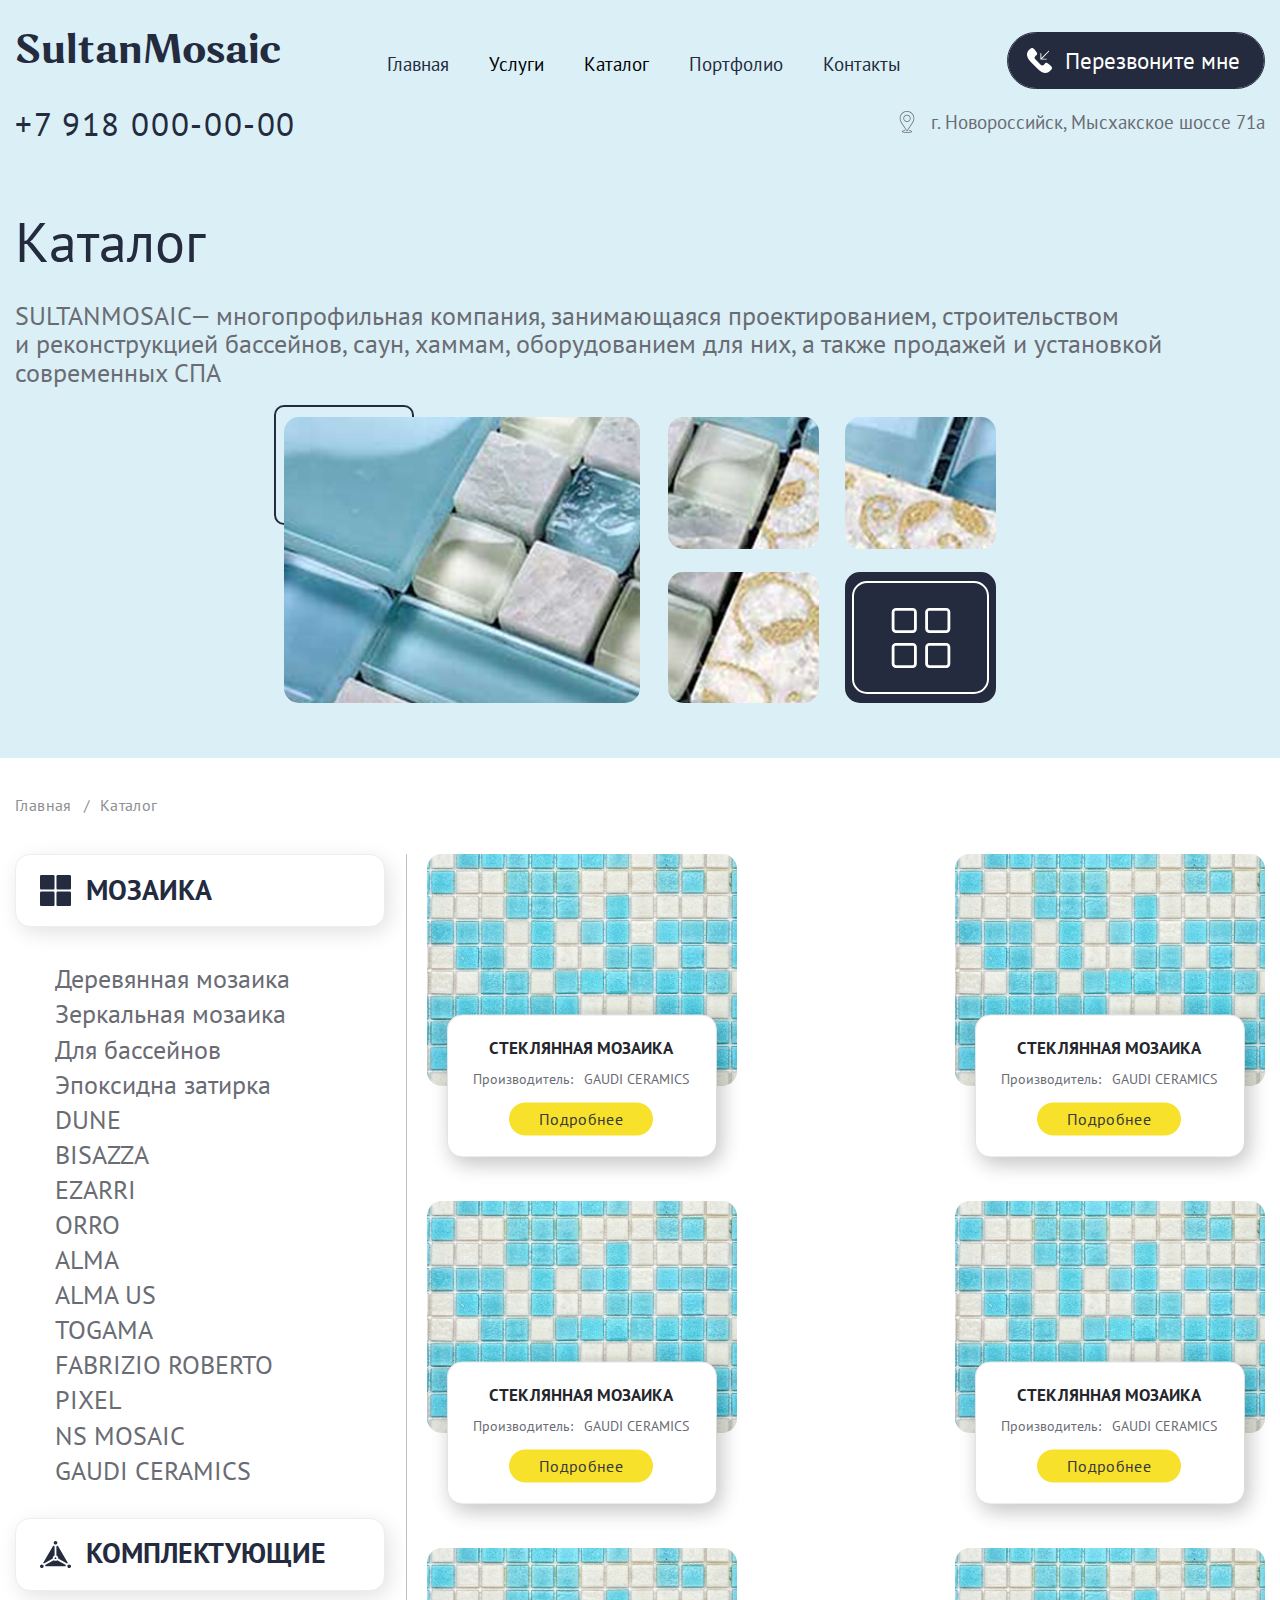
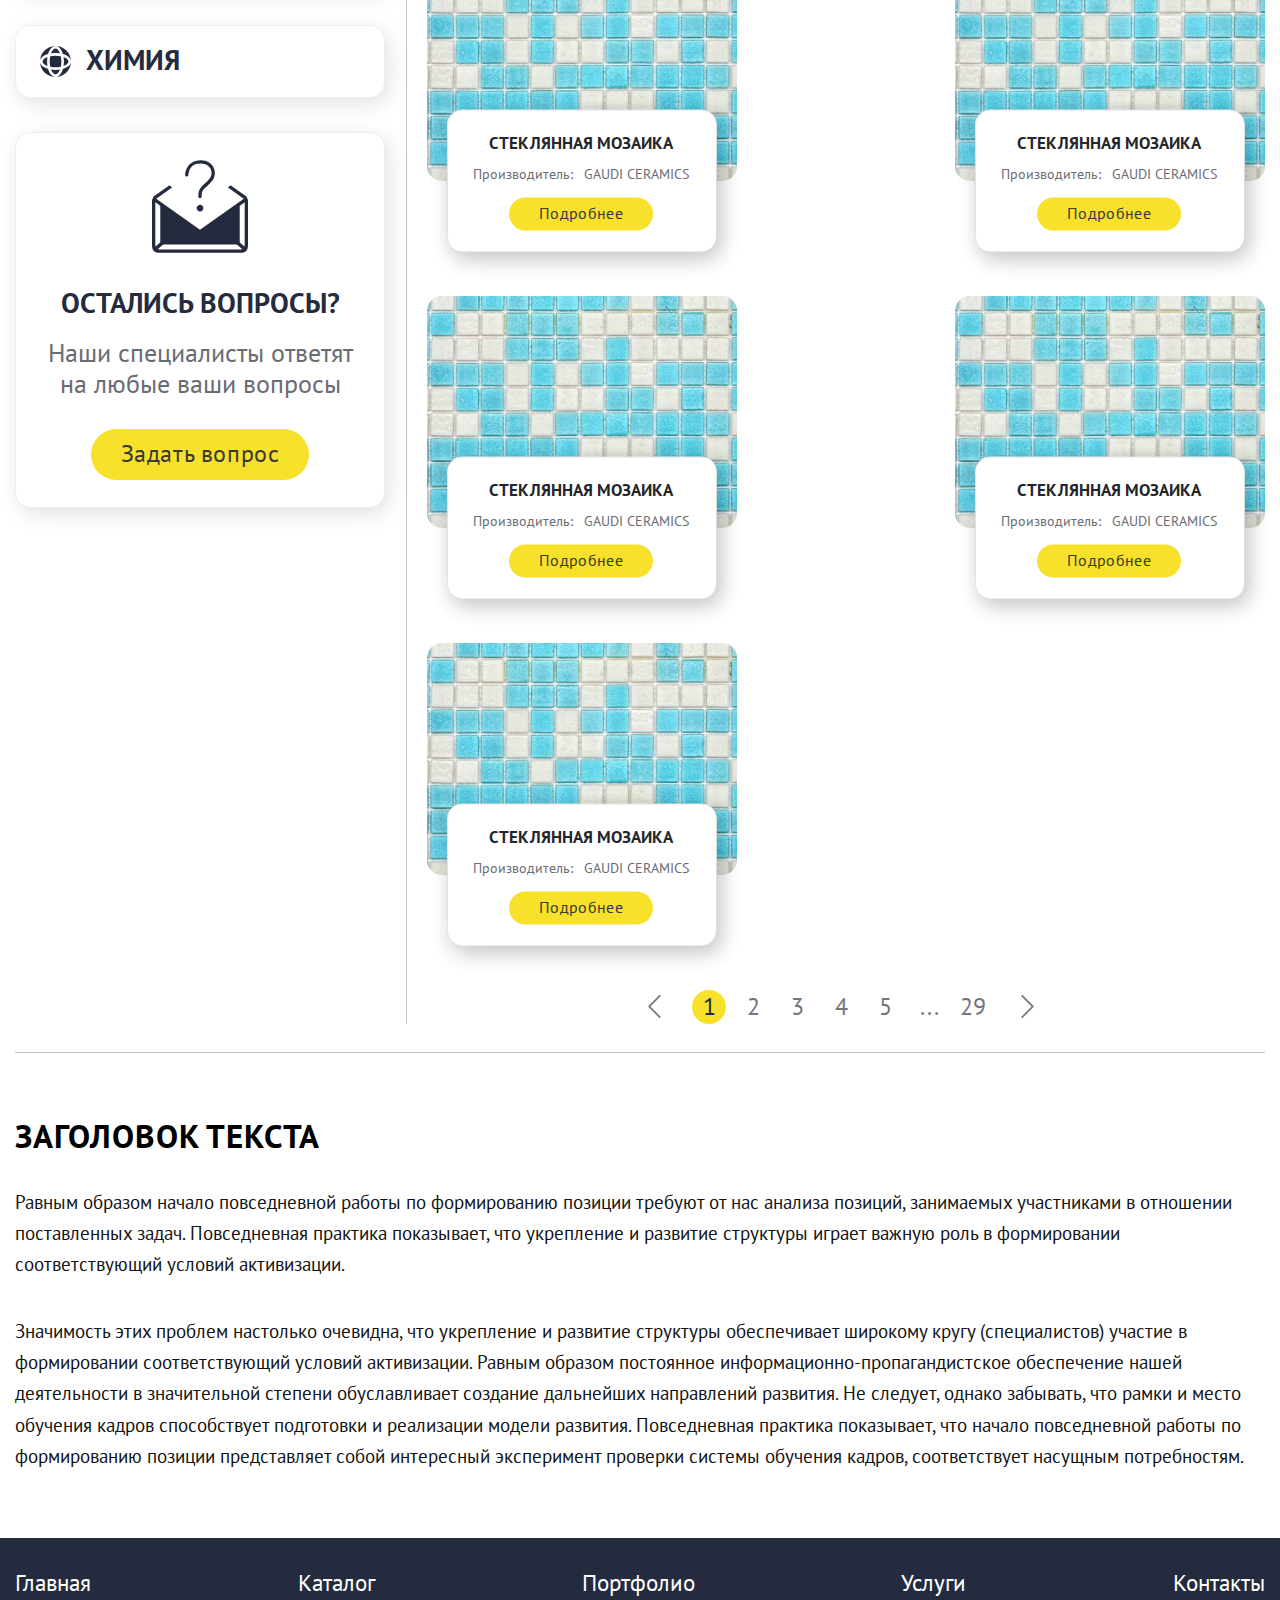
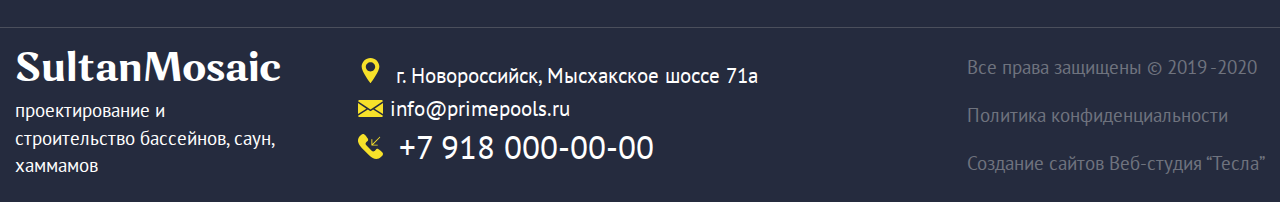
==== commit a4e82c3e: "Add files via upload" ====
--- a/catalog.html
+++ b/catalog.html
@@ -65,101 +65,7 @@
             <p class="popup-callback__small-content">* Нажимая кнопку действия, вы соглашаетесь с&nbsp;<a href="#">пользовательским соглашением</a>.</p>
         </form>
     </div>
-</div>        <div class="popup-project-bg">
-            <div class="popup-project">
-                <button class="popup-project__close">+</button>
-                <div class="popup-project__left">
-                    <button class="popup-project-carousel-slider__arrow popup-project-carousel-slider__arrow-left"><img
-                            src="img/Услуга/arrow-left.png" alt="left"></button>
-                    <button class="popup-project-carousel-slider__arrow popup-project-carousel-slider__arrow-right"><img
-                            src="img/Услуга/arrow-right.png" alt="right"></button>
-                    <div class="owl-carousel">
-                        <div class="popup-project__image">
-                            <img src="img/Портфолио/photo_2.jpg" alt="">
-                        </div>
-                        <div class="popup-project__image">
-                            <img src="img/Портфолио/photo_3.jpg" alt="">
-                        </div>
-                        <div class="popup-project__image">
-                            <img src="img/Портфолио/photo_4.jpg" alt="">
-                        </div>
-                        <div class="popup-project__image">
-                            <img src="img/Портфолио/photo_5.jpg" alt="">
-                        </div>
-                        <div class="popup-project__image">
-                            <img src="img/Портфолио/photo_2.jpg" alt="">
-                        </div>
-                        <div class="popup-project__image">
-                            <img src="img/Портфолио/photo_3.jpg" alt="">
-                        </div>
-                        <div class="popup-project__image">
-                            <img src="img/Портфолио/photo_4.jpg" alt="">
-                        </div>
-                        <div class="popup-project__image">
-                            <img src="img/Портфолио/photo_5.jpg" alt="">
-                        </div>
-                    </div>
-                </div>
-                <div class="popup-project__right">
-                    <h3 class="popup-project__title"><span>стеклянная мозаика</span></h3>
-                    <div class="popup-project__subtitle">
-                        <p>Производитель: <span>gaudi ceramics</span></p>
-                    </div>
-                    <div class="popup-project__art">
-                        <p>Арт: <span>2589754</span></p>
-                    </div>
-                    <p class="popup-project__table-name">Характеристики:</p>
-                    <table class="popup-project__table">
-                        <tr>
-                            <td>Материал</td>
-                            <td>Стеклянная</td>
-                        </tr>
-                        <tr>
-                            <td>Размер сетки</td>
-                            <td>327*327 мм</td>
-                        </tr>
-                        <tr>
-                            <td>Размер чипа</td>
-                            <td>20*20 мм</td>
-                        </tr>
-                        <tr>
-                            <td>Толщина чипа</td>
-                            <td>4 мм</td>
-                        </tr>
-                        <tr>
-                            <td>Поверхность</td>
-                            <td>Матовая</td>
-                        </tr>
-                        <tr>
-                            <td>Страна производства</td>
-                            <td>Китай</td>
-                        </tr>
-                        <tr>
-                            <td>Цвет</td>
-                            <td>Голубая</td>
-                        </tr>
-                    </table>
-                </div>
-                <form class="popup-project__form" id="popupProjectForm">
-                    <div class="popup-project__block">
-                        <label for="popupProjectName">
-                            <input id="popupProjectName" type="text" placeholder="Ваше Имя" class="_req">
-                            <span class="input-error">Имя должно быть от 3 до 32 символов!</span>
-                        </label>
-                    </div>
-                    <div class="popup-project__block">
-                        <label for="popupProjectPhone">
-                            <input id="popupProjectPhone" type="tel" placeholder="Ваш Телефон"
-                                   class="_req _phone masked">
-                            <span class="input-error">Номер введен неверно!</span>
-                        </label>
-                    </div>
-                    <button class="popup-project__button yellow-button" type="submit" data-text="Жду звонок"><span>Жду звонок</span>
-                    </button>
-                </form>
-            </div>
-        </div>
-        <div class="first-screen">
+</div>        <div class="first-screen">
 <header class="header container">
     <div class="header__top">
         <div class="header__logo logo">
@@ -170,7 +76,7 @@
                 <li><a href="index.html">Главная</a></li>
                 <li>
                     <button class="drop">Услуги</button>
-                    <div class="drop-menu">
+                    <div class="drop-menu drop-menu-service">
                         <ul>
                             <li><a href="service.html">Строительство хамамов</a></li>
                             <li><a href="service.html">Строительство бассейнов из бетона</a></li>
@@ -180,7 +86,16 @@
                         </ul>
                     </div>
                 </li>
-                <li><a href="catalog.html">Каталог</a></li>
+                <li>
+                    <button class="drop">Каталог</button>
+                    <div class="drop-menu drop-menu-catalog">
+                        <ul>
+                            <li><a href="catalog.html">Мозаика</a></li>
+                            <li><a href="catalog.html">Комплектующие</a></li>
+                            <li><a href="catalog.html">Химия</a></li>
+                        </ul>
+                    </div>
+                </li>
                 <li><a href="portfolio.html">Портфолио</a></li>
                 <li><a href="contacts.html">Контакты</a></li>
             </ul>
@@ -405,7 +320,16 @@
                             </ul>
                         </div>
                     </li>
-                    <li><a href="catalog.html">Каталог</a></li>
+                    <li>
+                        <button class="drop">Каталог</button>
+                        <div class="drop-menu-sticky">
+                            <ul>
+                                <li><a href="catalog.html">Мозаика</a></li>
+                                <li><a href="catalog.html">Комплектующие</a></li>
+                                <li><a href="catalog.html">Химия</a></li>
+                            </ul>
+                        </div>
+                    </li>
                     <li><a href="portfolio.html">Портфолио</a></li>
                     <li><a href="contacts.html">Контакты</a></li>
                 </ul>
@@ -796,6 +720,100 @@
                     <div class="catalog__right">
                         <div class="catalog__items">
                             <div class="catalog__item catalog-item">
+                                <div class="popup-catalog-bg">
+                                    <div class="popup-project">
+                                        <button class="popup-project__close">+</button>
+                                        <div class="popup-project__left">
+                                            <button class="popup-project-carousel-slider__arrow popup-project-carousel-slider__arrow-left"><img
+                                                    src="img/Услуга/arrow-left.png" alt="left"></button>
+                                            <button class="popup-project-carousel-slider__arrow popup-project-carousel-slider__arrow-right"><img
+                                                    src="img/Услуга/arrow-right.png" alt="right"></button>
+                                            <div class="owl-carousel">
+                                                <div class="popup-project__image">
+                                                    <img src="img/Портфолио/photo_2.jpg" alt="">
+                                                </div>
+                                                <div class="popup-project__image">
+                                                    <img src="img/Портфолио/photo_3.jpg" alt="">
+                                                </div>
+                                                <div class="popup-project__image">
+                                                    <img src="img/Портфолио/photo_4.jpg" alt="">
+                                                </div>
+                                                <div class="popup-project__image">
+                                                    <img src="img/Портфолио/photo_5.jpg" alt="">
+                                                </div>
+                                                <div class="popup-project__image">
+                                                    <img src="img/Портфолио/photo_2.jpg" alt="">
+                                                </div>
+                                                <div class="popup-project__image">
+                                                    <img src="img/Портфолио/photo_3.jpg" alt="">
+                                                </div>
+                                                <div class="popup-project__image">
+                                                    <img src="img/Портфолио/photo_4.jpg" alt="">
+                                                </div>
+                                                <div class="popup-project__image">
+                                                    <img src="img/Портфолио/photo_5.jpg" alt="">
+                                                </div>
+                                            </div>
+                                        </div>
+                                        <div class="popup-project__right">
+                                            <h3 class="popup-project__title"><span>стеклянная мозаика</span></h3>
+                                            <div class="popup-project__subtitle">
+                                                <p>Производитель: <span>gaudi ceramics</span></p>
+                                            </div>
+                                            <div class="popup-project__art">
+                                                <p>Арт: <span>2589754</span></p>
+                                            </div>
+                                            <p class="popup-project__table-name">Характеристики:</p>
+                                            <table class="popup-project__table">
+                                                <tr>
+                                                    <td>Материал</td>
+                                                    <td>Стеклянная</td>
+                                                </tr>
+                                                <tr>
+                                                    <td>Размер сетки</td>
+                                                    <td>327*327 мм</td>
+                                                </tr>
+                                                <tr>
+                                                    <td>Размер чипа</td>
+                                                    <td>20*20 мм</td>
+                                                </tr>
+                                                <tr>
+                                                    <td>Толщина чипа</td>
+                                                    <td>4 мм</td>
+                                                </tr>
+                                                <tr>
+                                                    <td>Поверхность</td>
+                                                    <td>Матовая</td>
+                                                </tr>
+                                                <tr>
+                                                    <td>Страна производства</td>
+                                                    <td>Китай</td>
+                                                </tr>
+                                                <tr>
+                                                    <td>Цвет</td>
+                                                    <td>Голубая</td>
+                                                </tr>
+                                            </table>
+                                        </div>
+                                        <form class="popup-project__form" id="popupProjectForm1">
+                                            <div class="popup-project__block">
+                                                <label for="popupProjectName1">
+                                                    <input id="popupProjectName1" type="text" placeholder="Ваше Имя" class="_req">
+                                                    <span class="input-error">Имя должно быть от 3 до 32 символов!</span>
+                                                </label>
+                                            </div>
+                                            <div class="popup-project__block">
+                                                <label for="popupProjectPhone1">
+                                                    <input id="popupProjectPhone1" type="tel" placeholder="Ваш Телефон"
+                                                           class="_req _phone masked">
+                                                    <span class="input-error">Номер введен неверно!</span>
+                                                </label>
+                                            </div>
+                                            <button class="popup-project__button yellow-button" type="submit" data-text="Жду звонок"><span>Жду звонок</span>
+                                            </button>
+                                        </form>
+                                    </div>
+                                </div>
                                 <img src="img/Каталог/photo_1.jpg" alt="" class="catalog-item__image">
                                 <div class="catalog-item__block flying-block">
                                     <h3 class="catalog-item__name">стеклянная мозаика</h3>
@@ -809,6 +827,100 @@
                                 </div>
                             </div>
                             <div class="catalog__item catalog-item">
+                                <div class="popup-catalog-bg">
+                                    <div class="popup-project">
+                                        <button class="popup-project__close">+</button>
+                                        <div class="popup-project__left">
+                                            <button class="popup-project-carousel-slider__arrow popup-project-carousel-slider__arrow-left"><img
+                                                    src="img/Услуга/arrow-left.png" alt="left"></button>
+                                            <button class="popup-project-carousel-slider__arrow popup-project-carousel-slider__arrow-right"><img
+                                                    src="img/Услуга/arrow-right.png" alt="right"></button>
+                                            <div class="owl-carousel">
+                                                <div class="popup-project__image">
+                                                    <img src="img/Портфолио/photo_2.jpg" alt="">
+                                                </div>
+                                                <div class="popup-project__image">
+                                                    <img src="img/Портфолио/photo_3.jpg" alt="">
+                                                </div>
+                                                <div class="popup-project__image">
+                                                    <img src="img/Портфолио/photo_4.jpg" alt="">
+                                                </div>
+                                                <div class="popup-project__image">
+                                                    <img src="img/Портфолио/photo_5.jpg" alt="">
+                                                </div>
+                                                <div class="popup-project__image">
+                                                    <img src="img/Портфолио/photo_2.jpg" alt="">
+                                                </div>
+                                                <div class="popup-project__image">
+                                                    <img src="img/Портфолио/photo_3.jpg" alt="">
+                                                </div>
+                                                <div class="popup-project__image">
+                                                    <img src="img/Портфолио/photo_4.jpg" alt="">
+                                                </div>
+                                                <div class="popup-project__image">
+                                                    <img src="img/Портфолио/photo_5.jpg" alt="">
+                                                </div>
+                                            </div>
+                                        </div>
+                                        <div class="popup-project__right">
+                                            <h3 class="popup-project__title"><span>стеклянная мозаика</span></h3>
+                                            <div class="popup-project__subtitle">
+                                                <p>Производитель: <span>gaudi ceramics</span></p>
+                                            </div>
+                                            <div class="popup-project__art">
+                                                <p>Арт: <span>2589754</span></p>
+                                            </div>
+                                            <p class="popup-project__table-name">Характеристики:</p>
+                                            <table class="popup-project__table">
+                                                <tr>
+                                                    <td>Материал</td>
+                                                    <td>Стеклянная</td>
+                                                </tr>
+                                                <tr>
+                                                    <td>Размер сетки</td>
+                                                    <td>327*327 мм</td>
+                                                </tr>
+                                                <tr>
+                                                    <td>Размер чипа</td>
+                                                    <td>20*20 мм</td>
+                                                </tr>
+                                                <tr>
+                                                    <td>Толщина чипа</td>
+                                                    <td>4 мм</td>
+                                                </tr>
+                                                <tr>
+                                                    <td>Поверхность</td>
+                                                    <td>Матовая</td>
+                                                </tr>
+                                                <tr>
+                                                    <td>Страна производства</td>
+                                                    <td>Китай</td>
+                                                </tr>
+                                                <tr>
+                                                    <td>Цвет</td>
+                                                    <td>Голубая</td>
+                                                </tr>
+                                            </table>
+                                        </div>
+                                        <form class="popup-project__form" id="popupProjectForm2">
+                                            <div class="popup-project__block">
+                                                <label for="popupProjectName2">
+                                                    <input id="popupProjectName2" type="text" placeholder="Ваше Имя" class="_req">
+                                                    <span class="input-error">Имя должно быть от 3 до 32 символов!</span>
+                                                </label>
+                                            </div>
+                                            <div class="popup-project__block">
+                                                <label for="popupProjectPhone2">
+                                                    <input id="popupProjectPhone2" type="tel" placeholder="Ваш Телефон"
+                                                           class="_req _phone masked">
+                                                    <span class="input-error">Номер введен неверно!</span>
+                                                </label>
+                                            </div>
+                                            <button class="popup-project__button yellow-button" type="submit" data-text="Жду звонок"><span>Жду звонок</span>
+                                            </button>
+                                        </form>
+                                    </div>
+                                </div>
                                 <img src="img/Каталог/photo_1.jpg" alt="" class="catalog-item__image">
                                 <div class="catalog-item__block flying-block">
                                     <h3 class="catalog-item__name">стеклянная мозаика</h3>
@@ -822,6 +934,100 @@
                                 </div>
                             </div>
                             <div class="catalog__item catalog-item">
+                                <div class="popup-catalog-bg">
+                                    <div class="popup-project">
+                                        <button class="popup-project__close">+</button>
+                                        <div class="popup-project__left">
+                                            <button class="popup-project-carousel-slider__arrow popup-project-carousel-slider__arrow-left"><img
+                                                    src="img/Услуга/arrow-left.png" alt="left"></button>
+                                            <button class="popup-project-carousel-slider__arrow popup-project-carousel-slider__arrow-right"><img
+                                                    src="img/Услуга/arrow-right.png" alt="right"></button>
+                                            <div class="owl-carousel">
+                                                <div class="popup-project__image">
+                                                    <img src="img/Портфолио/photo_2.jpg" alt="">
+                                                </div>
+                                                <div class="popup-project__image">
+                                                    <img src="img/Портфолио/photo_3.jpg" alt="">
+                                                </div>
+                                                <div class="popup-project__image">
+                                                    <img src="img/Портфолио/photo_4.jpg" alt="">
+                                                </div>
+                                                <div class="popup-project__image">
+                                                    <img src="img/Портфолио/photo_5.jpg" alt="">
+                                                </div>
+                                                <div class="popup-project__image">
+                                                    <img src="img/Портфолио/photo_2.jpg" alt="">
+                                                </div>
+                                                <div class="popup-project__image">
+                                                    <img src="img/Портфолио/photo_3.jpg" alt="">
+                                                </div>
+                                                <div class="popup-project__image">
+                                                    <img src="img/Портфолио/photo_4.jpg" alt="">
+                                                </div>
+                                                <div class="popup-project__image">
+                                                    <img src="img/Портфолио/photo_5.jpg" alt="">
+                                                </div>
+                                            </div>
+                                        </div>
+                                        <div class="popup-project__right">
+                                            <h3 class="popup-project__title"><span>стеклянная мозаика</span></h3>
+                                            <div class="popup-project__subtitle">
+                                                <p>Производитель: <span>gaudi ceramics</span></p>
+                                            </div>
+                                            <div class="popup-project__art">
+                                                <p>Арт: <span>2589754</span></p>
+                                            </div>
+                                            <p class="popup-project__table-name">Характеристики:</p>
+                                            <table class="popup-project__table">
+                                                <tr>
+                                                    <td>Материал</td>
+                                                    <td>Стеклянная</td>
+                                                </tr>
+                                                <tr>
+                                                    <td>Размер сетки</td>
+                                                    <td>327*327 мм</td>
+                                                </tr>
+                                                <tr>
+                                                    <td>Размер чипа</td>
+                                                    <td>20*20 мм</td>
+                                                </tr>
+                                                <tr>
+                                                    <td>Толщина чипа</td>
+                                                    <td>4 мм</td>
+                                                </tr>
+                                                <tr>
+                                                    <td>Поверхность</td>
+                                                    <td>Матовая</td>
+                                                </tr>
+                                                <tr>
+                                                    <td>Страна производства</td>
+                                                    <td>Китай</td>
+                                                </tr>
+                                                <tr>
+                                                    <td>Цвет</td>
+                                                    <td>Голубая</td>
+                                                </tr>
+                                            </table>
+                                        </div>
+                                        <form class="popup-project__form" id="popupProjectForm3">
+                                            <div class="popup-project__block">
+                                                <label for="popupProjectName3">
+                                                    <input id="popupProjectName3" type="text" placeholder="Ваше Имя" class="_req">
+                                                    <span class="input-error">Имя должно быть от 3 до 32 символов!</span>
+                                                </label>
+                                            </div>
+                                            <div class="popup-project__block">
+                                                <label for="popupProjectPhone3">
+                                                    <input id="popupProjectPhone3" type="tel" placeholder="Ваш Телефон"
+                                                           class="_req _phone masked">
+                                                    <span class="input-error">Номер введен неверно!</span>
+                                                </label>
+                                            </div>
+                                            <button class="popup-project__button yellow-button" type="submit" data-text="Жду звонок"><span>Жду звонок</span>
+                                            </button>
+                                        </form>
+                                    </div>
+                                </div>
                                 <img src="img/Каталог/photo_1.jpg" alt="" class="catalog-item__image">
                                 <div class="catalog-item__block flying-block">
                                     <h3 class="catalog-item__name">стеклянная мозаика</h3>
@@ -835,6 +1041,100 @@
                                 </div>
                             </div>
                             <div class="catalog__item catalog-item">
+                                <div class="popup-catalog-bg">
+                                    <div class="popup-project">
+                                        <button class="popup-project__close">+</button>
+                                        <div class="popup-project__left">
+                                            <button class="popup-project-carousel-slider__arrow popup-project-carousel-slider__arrow-left"><img
+                                                    src="img/Услуга/arrow-left.png" alt="left"></button>
+                                            <button class="popup-project-carousel-slider__arrow popup-project-carousel-slider__arrow-right"><img
+                                                    src="img/Услуга/arrow-right.png" alt="right"></button>
+                                            <div class="owl-carousel">
+                                                <div class="popup-project__image">
+                                                    <img src="img/Портфолио/photo_2.jpg" alt="">
+                                                </div>
+                                                <div class="popup-project__image">
+                                                    <img src="img/Портфолио/photo_3.jpg" alt="">
+                                                </div>
+                                                <div class="popup-project__image">
+                                                    <img src="img/Портфолио/photo_4.jpg" alt="">
+                                                </div>
+                                                <div class="popup-project__image">
+                                                    <img src="img/Портфолио/photo_5.jpg" alt="">
+                                                </div>
+                                                <div class="popup-project__image">
+                                                    <img src="img/Портфолио/photo_2.jpg" alt="">
+                                                </div>
+                                                <div class="popup-project__image">
+                                                    <img src="img/Портфолио/photo_3.jpg" alt="">
+                                                </div>
+                                                <div class="popup-project__image">
+                                                    <img src="img/Портфолио/photo_4.jpg" alt="">
+                                                </div>
+                                                <div class="popup-project__image">
+                                                    <img src="img/Портфолио/photo_5.jpg" alt="">
+                                                </div>
+                                            </div>
+                                        </div>
+                                        <div class="popup-project__right">
+                                            <h3 class="popup-project__title"><span>стеклянная мозаика</span></h3>
+                                            <div class="popup-project__subtitle">
+                                                <p>Производитель: <span>gaudi ceramics</span></p>
+                                            </div>
+                                            <div class="popup-project__art">
+                                                <p>Арт: <span>2589754</span></p>
+                                            </div>
+                                            <p class="popup-project__table-name">Характеристики:</p>
+                                            <table class="popup-project__table">
+                                                <tr>
+                                                    <td>Материал</td>
+                                                    <td>Стеклянная</td>
+                                                </tr>
+                                                <tr>
+                                                    <td>Размер сетки</td>
+                                                    <td>327*327 мм</td>
+                                                </tr>
+                                                <tr>
+                                                    <td>Размер чипа</td>
+                                                    <td>20*20 мм</td>
+                                                </tr>
+                                                <tr>
+                                                    <td>Толщина чипа</td>
+                                                    <td>4 мм</td>
+                                                </tr>
+                                                <tr>
+                                                    <td>Поверхность</td>
+                                                    <td>Матовая</td>
+                                                </tr>
+                                                <tr>
+                                                    <td>Страна производства</td>
+                                                    <td>Китай</td>
+                                                </tr>
+                                                <tr>
+                                                    <td>Цвет</td>
+                                                    <td>Голубая</td>
+                                                </tr>
+                                            </table>
+                                        </div>
+                                        <form class="popup-project__form" id="popupProjectForm4">
+                                            <div class="popup-project__block">
+                                                <label for="popupProjectName4">
+                                                    <input id="popupProjectName4" type="text" placeholder="Ваше Имя" class="_req">
+                                                    <span class="input-error">Имя должно быть от 3 до 32 символов!</span>
+                                                </label>
+                                            </div>
+                                            <div class="popup-project__block">
+                                                <label for="popupProjectPhone4">
+                                                    <input id="popupProjectPhone4" type="tel" placeholder="Ваш Телефон"
+                                                           class="_req _phone masked">
+                                                    <span class="input-error">Номер введен неверно!</span>
+                                                </label>
+                                            </div>
+                                            <button class="popup-project__button yellow-button" type="submit" data-text="Жду звонок"><span>Жду звонок</span>
+                                            </button>
+                                        </form>
+                                    </div>
+                                </div>
                                 <img src="img/Каталог/photo_1.jpg" alt="" class="catalog-item__image">
                                 <div class="catalog-item__block flying-block">
                                     <h3 class="catalog-item__name">стеклянная мозаика</h3>
@@ -848,6 +1148,100 @@
                                 </div>
                             </div>
                             <div class="catalog__item catalog-item">
+                                <div class="popup-catalog-bg">
+                                    <div class="popup-project">
+                                        <button class="popup-project__close">+</button>
+                                        <div class="popup-project__left">
+                                            <button class="popup-project-carousel-slider__arrow popup-project-carousel-slider__arrow-left"><img
+                                                    src="img/Услуга/arrow-left.png" alt="left"></button>
+                                            <button class="popup-project-carousel-slider__arrow popup-project-carousel-slider__arrow-right"><img
+                                                    src="img/Услуга/arrow-right.png" alt="right"></button>
+                                            <div class="owl-carousel">
+                                                <div class="popup-project__image">
+                                                    <img src="img/Портфолио/photo_2.jpg" alt="">
+                                                </div>
+                                                <div class="popup-project__image">
+                                                    <img src="img/Портфолио/photo_3.jpg" alt="">
+                                                </div>
+                                                <div class="popup-project__image">
+                                                    <img src="img/Портфолио/photo_4.jpg" alt="">
+                                                </div>
+                                                <div class="popup-project__image">
+                                                    <img src="img/Портфолио/photo_5.jpg" alt="">
+                                                </div>
+                                                <div class="popup-project__image">
+                                                    <img src="img/Портфолио/photo_2.jpg" alt="">
+                                                </div>
+                                                <div class="popup-project__image">
+                                                    <img src="img/Портфолио/photo_3.jpg" alt="">
+                                                </div>
+                                                <div class="popup-project__image">
+                                                    <img src="img/Портфолио/photo_4.jpg" alt="">
+                                                </div>
+                                                <div class="popup-project__image">
+                                                    <img src="img/Портфолио/photo_5.jpg" alt="">
+                                                </div>
+                                            </div>
+                                        </div>
+                                        <div class="popup-project__right">
+                                            <h3 class="popup-project__title"><span>стеклянная мозаика</span></h3>
+                                            <div class="popup-project__subtitle">
+                                                <p>Производитель: <span>gaudi ceramics</span></p>
+                                            </div>
+                                            <div class="popup-project__art">
+                                                <p>Арт: <span>2589754</span></p>
+                                            </div>
+                                            <p class="popup-project__table-name">Характеристики:</p>
+                                            <table class="popup-project__table">
+                                                <tr>
+                                                    <td>Материал</td>
+                                                    <td>Стеклянная</td>
+                                                </tr>
+                                                <tr>
+                                                    <td>Размер сетки</td>
+                                                    <td>327*327 мм</td>
+                                                </tr>
+                                                <tr>
+                                                    <td>Размер чипа</td>
+                                                    <td>20*20 мм</td>
+                                                </tr>
+                                                <tr>
+                                                    <td>Толщина чипа</td>
+                                                    <td>4 мм</td>
+                                                </tr>
+                                                <tr>
+                                                    <td>Поверхность</td>
+                                                    <td>Матовая</td>
+                                                </tr>
+                                                <tr>
+                                                    <td>Страна производства</td>
+                                                    <td>Китай</td>
+                                                </tr>
+                                                <tr>
+                                                    <td>Цвет</td>
+                                                    <td>Голубая</td>
+                                                </tr>
+                                            </table>
+                                        </div>
+                                        <form class="popup-project__form" id="popupProjectForm5">
+                                            <div class="popup-project__block">
+                                                <label for="popupProjectName5">
+                                                    <input id="popupProjectName5" type="text" placeholder="Ваше Имя" class="_req">
+                                                    <span class="input-error">Имя должно быть от 3 до 32 символов!</span>
+                                                </label>
+                                            </div>
+                                            <div class="popup-project__block">
+                                                <label for="popupProjectPhone5">
+                                                    <input id="popupProjectPhone5" type="tel" placeholder="Ваш Телефон"
+                                                           class="_req _phone masked">
+                                                    <span class="input-error">Номер введен неверно!</span>
+                                                </label>
+                                            </div>
+                                            <button class="popup-project__button yellow-button" type="submit" data-text="Жду звонок"><span>Жду звонок</span>
+                                            </button>
+                                        </form>
+                                    </div>
+                                </div>
                                 <img src="img/Каталог/photo_1.jpg" alt="" class="catalog-item__image">
                                 <div class="catalog-item__block flying-block">
                                     <h3 class="catalog-item__name">стеклянная мозаика</h3>
@@ -861,6 +1255,100 @@
                                 </div>
                             </div>
                             <div class="catalog__item catalog-item">
+                                <div class="popup-catalog-bg">
+                                    <div class="popup-project">
+                                        <button class="popup-project__close">+</button>
+                                        <div class="popup-project__left">
+                                            <button class="popup-project-carousel-slider__arrow popup-project-carousel-slider__arrow-left"><img
+                                                    src="img/Услуга/arrow-left.png" alt="left"></button>
+                                            <button class="popup-project-carousel-slider__arrow popup-project-carousel-slider__arrow-right"><img
+                                                    src="img/Услуга/arrow-right.png" alt="right"></button>
+                                            <div class="owl-carousel">
+                                                <div class="popup-project__image">
+                                                    <img src="img/Портфолио/photo_2.jpg" alt="">
+                                                </div>
+                                                <div class="popup-project__image">
+                                                    <img src="img/Портфолио/photo_3.jpg" alt="">
+                                                </div>
+                                                <div class="popup-project__image">
+                                                    <img src="img/Портфолио/photo_4.jpg" alt="">
+                                                </div>
+                                                <div class="popup-project__image">
+                                                    <img src="img/Портфолио/photo_5.jpg" alt="">
+                                                </div>
+                                                <div class="popup-project__image">
+                                                    <img src="img/Портфолио/photo_2.jpg" alt="">
+                                                </div>
+                                                <div class="popup-project__image">
+                                                    <img src="img/Портфолио/photo_3.jpg" alt="">
+                                                </div>
+                                                <div class="popup-project__image">
+                                                    <img src="img/Портфолио/photo_4.jpg" alt="">
+                                                </div>
+                                                <div class="popup-project__image">
+                                                    <img src="img/Портфолио/photo_5.jpg" alt="">
+                                                </div>
+                                            </div>
+                                        </div>
+                                        <div class="popup-project__right">
+                                            <h3 class="popup-project__title"><span>стеклянная мозаика</span></h3>
+                                            <div class="popup-project__subtitle">
+                                                <p>Производитель: <span>gaudi ceramics</span></p>
+                                            </div>
+                                            <div class="popup-project__art">
+                                                <p>Арт: <span>2589754</span></p>
+                                            </div>
+                                            <p class="popup-project__table-name">Характеристики:</p>
+                                            <table class="popup-project__table">
+                                                <tr>
+                                                    <td>Материал</td>
+                                                    <td>Стеклянная</td>
+                                                </tr>
+                                                <tr>
+                                                    <td>Размер сетки</td>
+                                                    <td>327*327 мм</td>
+                                                </tr>
+                                                <tr>
+                                                    <td>Размер чипа</td>
+                                                    <td>20*20 мм</td>
+                                                </tr>
+                                                <tr>
+                                                    <td>Толщина чипа</td>
+                                                    <td>4 мм</td>
+                                                </tr>
+                                                <tr>
+                                                    <td>Поверхность</td>
+                                                    <td>Матовая</td>
+                                                </tr>
+                                                <tr>
+                                                    <td>Страна производства</td>
+                                                    <td>Китай</td>
+                                                </tr>
+                                                <tr>
+                                                    <td>Цвет</td>
+                                                    <td>Голубая</td>
+                                                </tr>
+                                            </table>
+                                        </div>
+                                        <form class="popup-project__form" id="popupProjectForm6">
+                                            <div class="popup-project__block">
+                                                <label for="popupProjectName6">
+                                                    <input id="popupProjectName6" type="text" placeholder="Ваше Имя" class="_req">
+                                                    <span class="input-error">Имя должно быть от 3 до 32 символов!</span>
+                                                </label>
+                                            </div>
+                                            <div class="popup-project__block">
+                                                <label for="popupProjectPhone6">
+                                                    <input id="popupProjectPhone6" type="tel" placeholder="Ваш Телефон"
+                                                           class="_req _phone masked">
+                                                    <span class="input-error">Номер введен неверно!</span>
+                                                </label>
+                                            </div>
+                                            <button class="popup-project__button yellow-button" type="submit" data-text="Жду звонок"><span>Жду звонок</span>
+                                            </button>
+                                        </form>
+                                    </div>
+                                </div>
                                 <img src="img/Каталог/photo_1.jpg" alt="" class="catalog-item__image">
                                 <div class="catalog-item__block flying-block">
                                     <h3 class="catalog-item__name">стеклянная мозаика</h3>
@@ -874,6 +1362,100 @@
                                 </div>
                             </div>
                             <div class="catalog__item catalog-item">
+                                <div class="popup-catalog-bg">
+                                    <div class="popup-project">
+                                        <button class="popup-project__close">+</button>
+                                        <div class="popup-project__left">
+                                            <button class="popup-project-carousel-slider__arrow popup-project-carousel-slider__arrow-left"><img
+                                                    src="img/Услуга/arrow-left.png" alt="left"></button>
+                                            <button class="popup-project-carousel-slider__arrow popup-project-carousel-slider__arrow-right"><img
+                                                    src="img/Услуга/arrow-right.png" alt="right"></button>
+                                            <div class="owl-carousel">
+                                                <div class="popup-project__image">
+                                                    <img src="img/Портфолио/photo_2.jpg" alt="">
+                                                </div>
+                                                <div class="popup-project__image">
+                                                    <img src="img/Портфолио/photo_3.jpg" alt="">
+                                                </div>
+                                                <div class="popup-project__image">
+                                                    <img src="img/Портфолио/photo_4.jpg" alt="">
+                                                </div>
+                                                <div class="popup-project__image">
+                                                    <img src="img/Портфолио/photo_5.jpg" alt="">
+                                                </div>
+                                                <div class="popup-project__image">
+                                                    <img src="img/Портфолио/photo_2.jpg" alt="">
+                                                </div>
+                                                <div class="popup-project__image">
+                                                    <img src="img/Портфолио/photo_3.jpg" alt="">
+                                                </div>
+                                                <div class="popup-project__image">
+                                                    <img src="img/Портфолио/photo_4.jpg" alt="">
+                                                </div>
+                                                <div class="popup-project__image">
+                                                    <img src="img/Портфолио/photo_5.jpg" alt="">
+                                                </div>
+                                            </div>
+                                        </div>
+                                        <div class="popup-project__right">
+                                            <h3 class="popup-project__title"><span>стеклянная мозаика</span></h3>
+                                            <div class="popup-project__subtitle">
+                                                <p>Производитель: <span>gaudi ceramics</span></p>
+                                            </div>
+                                            <div class="popup-project__art">
+                                                <p>Арт: <span>2589754</span></p>
+                                            </div>
+                                            <p class="popup-project__table-name">Характеристики:</p>
+                                            <table class="popup-project__table">
+                                                <tr>
+                                                    <td>Материал</td>
+                                                    <td>Стеклянная</td>
+                                                </tr>
+                                                <tr>
+                                                    <td>Размер сетки</td>
+                                                    <td>327*327 мм</td>
+                                                </tr>
+                                                <tr>
+                                                    <td>Размер чипа</td>
+                                                    <td>20*20 мм</td>
+                                                </tr>
+                                                <tr>
+                                                    <td>Толщина чипа</td>
+                                                    <td>4 мм</td>
+                                                </tr>
+                                                <tr>
+                                                    <td>Поверхность</td>
+                                                    <td>Матовая</td>
+                                                </tr>
+                                                <tr>
+                                                    <td>Страна производства</td>
+                                                    <td>Китай</td>
+                                                </tr>
+                                                <tr>
+                                                    <td>Цвет</td>
+                                                    <td>Голубая</td>
+                                                </tr>
+                                            </table>
+                                        </div>
+                                        <form class="popup-project__form" id="popupProjectForm7">
+                                            <div class="popup-project__block">
+                                                <label for="popupProjectName7">
+                                                    <input id="popupProjectName7" type="text" placeholder="Ваше Имя" class="_req">
+                                                    <span class="input-error">Имя должно быть от 3 до 32 символов!</span>
+                                                </label>
+                                            </div>
+                                            <div class="popup-project__block">
+                                                <label for="popupProjectPhone7">
+                                                    <input id="popupProjectPhone7" type="tel" placeholder="Ваш Телефон"
+                                                           class="_req _phone masked">
+                                                    <span class="input-error">Номер введен неверно!</span>
+                                                </label>
+                                            </div>
+                                            <button class="popup-project__button yellow-button" type="submit" data-text="Жду звонок"><span>Жду звонок</span>
+                                            </button>
+                                        </form>
+                                    </div>
+                                </div>
                                 <img src="img/Каталог/photo_1.jpg" alt="" class="catalog-item__image">
                                 <div class="catalog-item__block flying-block">
                                     <h3 class="catalog-item__name">стеклянная мозаика</h3>
@@ -887,6 +1469,100 @@
                                 </div>
                             </div>
                             <div class="catalog__item catalog-item">
+                                <div class="popup-catalog-bg">
+                                    <div class="popup-project">
+                                        <button class="popup-project__close">+</button>
+                                        <div class="popup-project__left">
+                                            <button class="popup-project-carousel-slider__arrow popup-project-carousel-slider__arrow-left"><img
+                                                    src="img/Услуга/arrow-left.png" alt="left"></button>
+                                            <button class="popup-project-carousel-slider__arrow popup-project-carousel-slider__arrow-right"><img
+                                                    src="img/Услуга/arrow-right.png" alt="right"></button>
+                                            <div class="owl-carousel">
+                                                <div class="popup-project__image">
+                                                    <img src="img/Портфолио/photo_2.jpg" alt="">
+                                                </div>
+                                                <div class="popup-project__image">
+                                                    <img src="img/Портфолио/photo_3.jpg" alt="">
+                                                </div>
+                                                <div class="popup-project__image">
+                                                    <img src="img/Портфолио/photo_4.jpg" alt="">
+                                                </div>
+                                                <div class="popup-project__image">
+                                                    <img src="img/Портфолио/photo_5.jpg" alt="">
+                                                </div>
+                                                <div class="popup-project__image">
+                                                    <img src="img/Портфолио/photo_2.jpg" alt="">
+                                                </div>
+                                                <div class="popup-project__image">
+                                                    <img src="img/Портфолио/photo_3.jpg" alt="">
+                                                </div>
+                                                <div class="popup-project__image">
+                                                    <img src="img/Портфолио/photo_4.jpg" alt="">
+                                                </div>
+                                                <div class="popup-project__image">
+                                                    <img src="img/Портфолио/photo_5.jpg" alt="">
+                                                </div>
+                                            </div>
+                                        </div>
+                                        <div class="popup-project__right">
+                                            <h3 class="popup-project__title"><span>стеклянная мозаика</span></h3>
+                                            <div class="popup-project__subtitle">
+                                                <p>Производитель: <span>gaudi ceramics</span></p>
+                                            </div>
+                                            <div class="popup-project__art">
+                                                <p>Арт: <span>2589754</span></p>
+                                            </div>
+                                            <p class="popup-project__table-name">Характеристики:</p>
+                                            <table class="popup-project__table">
+                                                <tr>
+                                                    <td>Материал</td>
+                                                    <td>Стеклянная</td>
+                                                </tr>
+                                                <tr>
+                                                    <td>Размер сетки</td>
+                                                    <td>327*327 мм</td>
+                                                </tr>
+                                                <tr>
+                                                    <td>Размер чипа</td>
+                                                    <td>20*20 мм</td>
+                                                </tr>
+                                                <tr>
+                                                    <td>Толщина чипа</td>
+                                                    <td>4 мм</td>
+                                                </tr>
+                                                <tr>
+                                                    <td>Поверхность</td>
+                                                    <td>Матовая</td>
+                                                </tr>
+                                                <tr>
+                                                    <td>Страна производства</td>
+                                                    <td>Китай</td>
+                                                </tr>
+                                                <tr>
+                                                    <td>Цвет</td>
+                                                    <td>Голубая</td>
+                                                </tr>
+                                            </table>
+                                        </div>
+                                        <form class="popup-project__form" id="popupProjectForm8">
+                                            <div class="popup-project__block">
+                                                <label for="popupProjectName8">
+                                                    <input id="popupProjectName8" type="text" placeholder="Ваше Имя" class="_req">
+                                                    <span class="input-error">Имя должно быть от 3 до 32 символов!</span>
+                                                </label>
+                                            </div>
+                                            <div class="popup-project__block">
+                                                <label for="popupProjectPhone8">
+                                                    <input id="popupProjectPhone8" type="tel" placeholder="Ваш Телефон"
+                                                           class="_req _phone masked">
+                                                    <span class="input-error">Номер введен неверно!</span>
+                                                </label>
+                                            </div>
+                                            <button class="popup-project__button yellow-button" type="submit" data-text="Жду звонок"><span>Жду звонок</span>
+                                            </button>
+                                        </form>
+                                    </div>
+                                </div>
                                 <img src="img/Каталог/photo_1.jpg" alt="" class="catalog-item__image">
                                 <div class="catalog-item__block flying-block">
                                     <h3 class="catalog-item__name">стеклянная мозаика</h3>
@@ -900,6 +1576,100 @@
                                 </div>
                             </div>
                             <div class="catalog__item catalog-item">
+                                <div class="popup-catalog-bg">
+                                    <div class="popup-project">
+                                        <button class="popup-project__close">+</button>
+                                        <div class="popup-project__left">
+                                            <button class="popup-project-carousel-slider__arrow popup-project-carousel-slider__arrow-left"><img
+                                                    src="img/Услуга/arrow-left.png" alt="left"></button>
+                                            <button class="popup-project-carousel-slider__arrow popup-project-carousel-slider__arrow-right"><img
+                                                    src="img/Услуга/arrow-right.png" alt="right"></button>
+                                            <div class="owl-carousel">
+                                                <div class="popup-project__image">
+                                                    <img src="img/Портфолио/photo_2.jpg" alt="">
+                                                </div>
+                                                <div class="popup-project__image">
+                                                    <img src="img/Портфолио/photo_3.jpg" alt="">
+                                                </div>
+                                                <div class="popup-project__image">
+                                                    <img src="img/Портфолио/photo_4.jpg" alt="">
+                                                </div>
+                                                <div class="popup-project__image">
+                                                    <img src="img/Портфолио/photo_5.jpg" alt="">
+                                                </div>
+                                                <div class="popup-project__image">
+                                                    <img src="img/Портфолио/photo_2.jpg" alt="">
+                                                </div>
+                                                <div class="popup-project__image">
+                                                    <img src="img/Портфолио/photo_3.jpg" alt="">
+                                                </div>
+                                                <div class="popup-project__image">
+                                                    <img src="img/Портфолио/photo_4.jpg" alt="">
+                                                </div>
+                                                <div class="popup-project__image">
+                                                    <img src="img/Портфолио/photo_5.jpg" alt="">
+                                                </div>
+                                            </div>
+                                        </div>
+                                        <div class="popup-project__right">
+                                            <h3 class="popup-project__title"><span>стеклянная мозаика</span></h3>
+                                            <div class="popup-project__subtitle">
+                                                <p>Производитель: <span>gaudi ceramics</span></p>
+                                            </div>
+                                            <div class="popup-project__art">
+                                                <p>Арт: <span>2589754</span></p>
+                                            </div>
+                                            <p class="popup-project__table-name">Характеристики:</p>
+                                            <table class="popup-project__table">
+                                                <tr>
+                                                    <td>Материал</td>
+                                                    <td>Стеклянная</td>
+                                                </tr>
+                                                <tr>
+                                                    <td>Размер сетки</td>
+                                                    <td>327*327 мм</td>
+                                                </tr>
+                                                <tr>
+                                                    <td>Размер чипа</td>
+                                                    <td>20*20 мм</td>
+                                                </tr>
+                                                <tr>
+                                                    <td>Толщина чипа</td>
+                                                    <td>4 мм</td>
+                                                </tr>
+                                                <tr>
+                                                    <td>Поверхность</td>
+                                                    <td>Матовая</td>
+                                                </tr>
+                                                <tr>
+                                                    <td>Страна производства</td>
+                                                    <td>Китай</td>
+                                                </tr>
+                                                <tr>
+                                                    <td>Цвет</td>
+                                                    <td>Голубая</td>
+                                                </tr>
+                                            </table>
+                                        </div>
+                                        <form class="popup-project__form" id="popupProjectForm9">
+                                            <div class="popup-project__block">
+                                                <label for="popupProjectName9">
+                                                    <input id="popupProjectName9" type="text" placeholder="Ваше Имя" class="_req">
+                                                    <span class="input-error">Имя должно быть от 3 до 32 символов!</span>
+                                                </label>
+                                            </div>
+                                            <div class="popup-project__block">
+                                                <label for="popupProjectPhone9">
+                                                    <input id="popupProjectPhone9" type="tel" placeholder="Ваш Телефон"
+                                                           class="_req _phone masked">
+                                                    <span class="input-error">Номер введен неверно!</span>
+                                                </label>
+                                            </div>
+                                            <button class="popup-project__button yellow-button" type="submit" data-text="Жду звонок"><span>Жду звонок</span>
+                                            </button>
+                                        </form>
+                                    </div>
+                                </div>
                                 <img src="img/Каталог/photo_1.jpg" alt="" class="catalog-item__image">
                                 <div class="catalog-item__block flying-block">
                                     <h3 class="catalog-item__name">стеклянная мозаика</h3>
--- a/css/style.css
+++ b/css/style.css
@@ -434,6 +434,27 @@
           text-decoration: #6a6c74 solid underline;
 }
 
+.popup-project-bg, .popup-catalog-bg {
+  position: fixed;
+  width: 100%;
+  height: 100%;
+  background-color: rgba(255, 255, 255, 0.8);
+  top: 0;
+  left: 0;
+  bottom: 0;
+  right: 0;
+  z-index: -500;
+  visibility: hidden;
+  opacity: 0;
+  transition: opacity 0s linear;
+}
+.popup-project-bg-visible, .popup-catalog-bg-visible {
+  transition: opacity 0.2s linear;
+  opacity: 1;
+  visibility: visible;
+  z-index: 1500;
+}
+
 .popup-project {
   position: fixed;
   box-shadow: 7px 9px 21px 1px rgba(0, 0, 0, 0.1);
@@ -455,26 +476,6 @@
     max-height: 80%;
   }
 }
-.popup-project-bg {
-  position: fixed;
-  width: 100%;
-  height: 100%;
-  background-color: rgba(255, 255, 255, 0.8);
-  top: 0;
-  left: 0;
-  bottom: 0;
-  right: 0;
-  z-index: -500;
-  visibility: hidden;
-  opacity: 0;
-  transition: opacity 0s linear;
-}
-.popup-project-bg-visible {
-  transition: opacity 0.2s linear;
-  opacity: 1;
-  visibility: visible;
-  z-index: 1500;
-}
 .popup-project__close {
   position: absolute;
   -webkit-user-select: none;
@@ -734,9 +735,13 @@
 }
 .header__nav > ul > li > a:focus + .drop-menu > ul, .header__nav > ul > li > button:focus + .drop-menu > ul {
   max-height: 200px;
-}
-.header__nav > ul > li > a:focus + .drop-menu:before, .header__nav > ul > li > button:focus + .drop-menu:before {
+  opacity: 1;
+}
+.header__nav > ul > li > a:focus + .drop-menu-service:before, .header__nav > ul > li > button:focus + .drop-menu-service:before {
   height: 115%;
+}
+.header__nav > ul > li > a:focus + .drop-menu-catalog:before, .header__nav > ul > li > button:focus + .drop-menu-catalog:before {
+  height: 125%;
 }
 .header__nav > ul > li > a:focus + .drop-menu:after, .header__nav > ul > li > button:focus + .drop-menu:after {
   width: 10px;
@@ -745,6 +750,7 @@
   .header__nav > ul > li > a:focus + .drop-menu > ul, .header__nav > ul > li > button:focus + .drop-menu > ul {
     max-height: 200px;
     padding: 20px;
+    opacity: 1;
   }
   .header__nav > ul > li > a:focus + .drop-menu:before, .header__nav > ul > li > button:focus + .drop-menu:before {
     height: 100%;
@@ -861,16 +867,17 @@
   .drop-menu:hover > ul {
     padding: 20px;
     max-height: 200px;
+    opacity: 1;
   }
 }
 .drop-menu > ul {
   transition: all 0.2s linear;
   overflow: hidden;
   max-height: 0;
+  opacity: 0;
 }
 @media (max-width: 1098px) {
   .drop-menu > ul {
-    transition: all 0.2s linear;
     overflow: hidden;
     max-height: 0;
     padding: 0 20px;
@@ -964,9 +971,7 @@
 }
 .drop-menu:hover > ul {
   max-height: 200px;
-}
-.drop-menu:hover:before {
-  height: 115%;
+  opacity: 1;
 }
 .drop-menu:hover:after {
   width: 10px;
@@ -975,8 +980,24 @@
   .drop-menu:hover > ul {
     max-height: 200px;
     padding: 20px;
-  }
-  .drop-menu:hover:before {
+    opacity: 1;
+  }
+}
+
+.drop .drop-menu-service:hover:before, .drop-menu-service:hover:before {
+  height: 115%;
+}
+@media (max-width: 1098px) {
+  .drop .drop-menu-service:hover:before, .drop-menu-service:hover:before {
+    height: 100%;
+  }
+}
+
+.drop .drop-menu-catalog:hover:before, .drop-menu-catalog:hover:before {
+  height: 125%;
+}
+@media (max-width: 1098px) {
+  .drop .drop-menu-catalog:hover:before, .drop-menu-catalog:hover:before {
     height: 100%;
   }
 }
